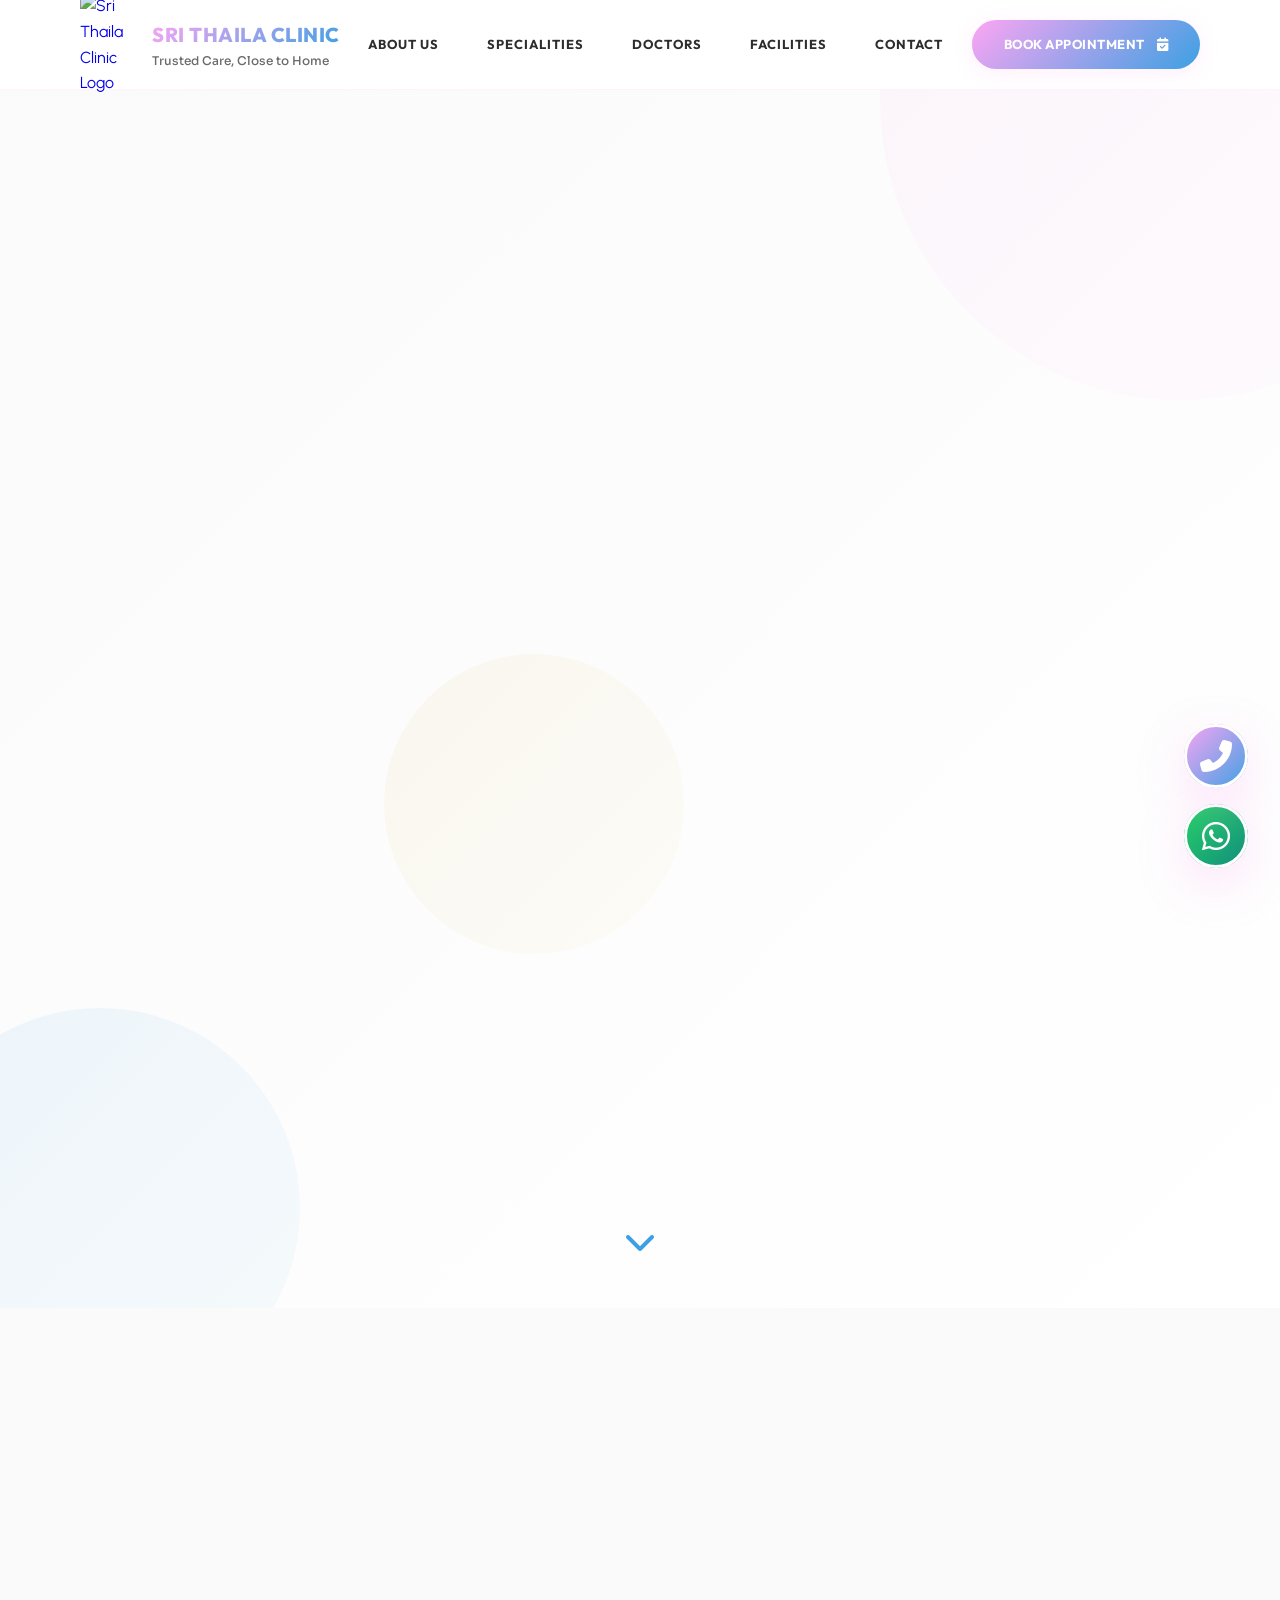
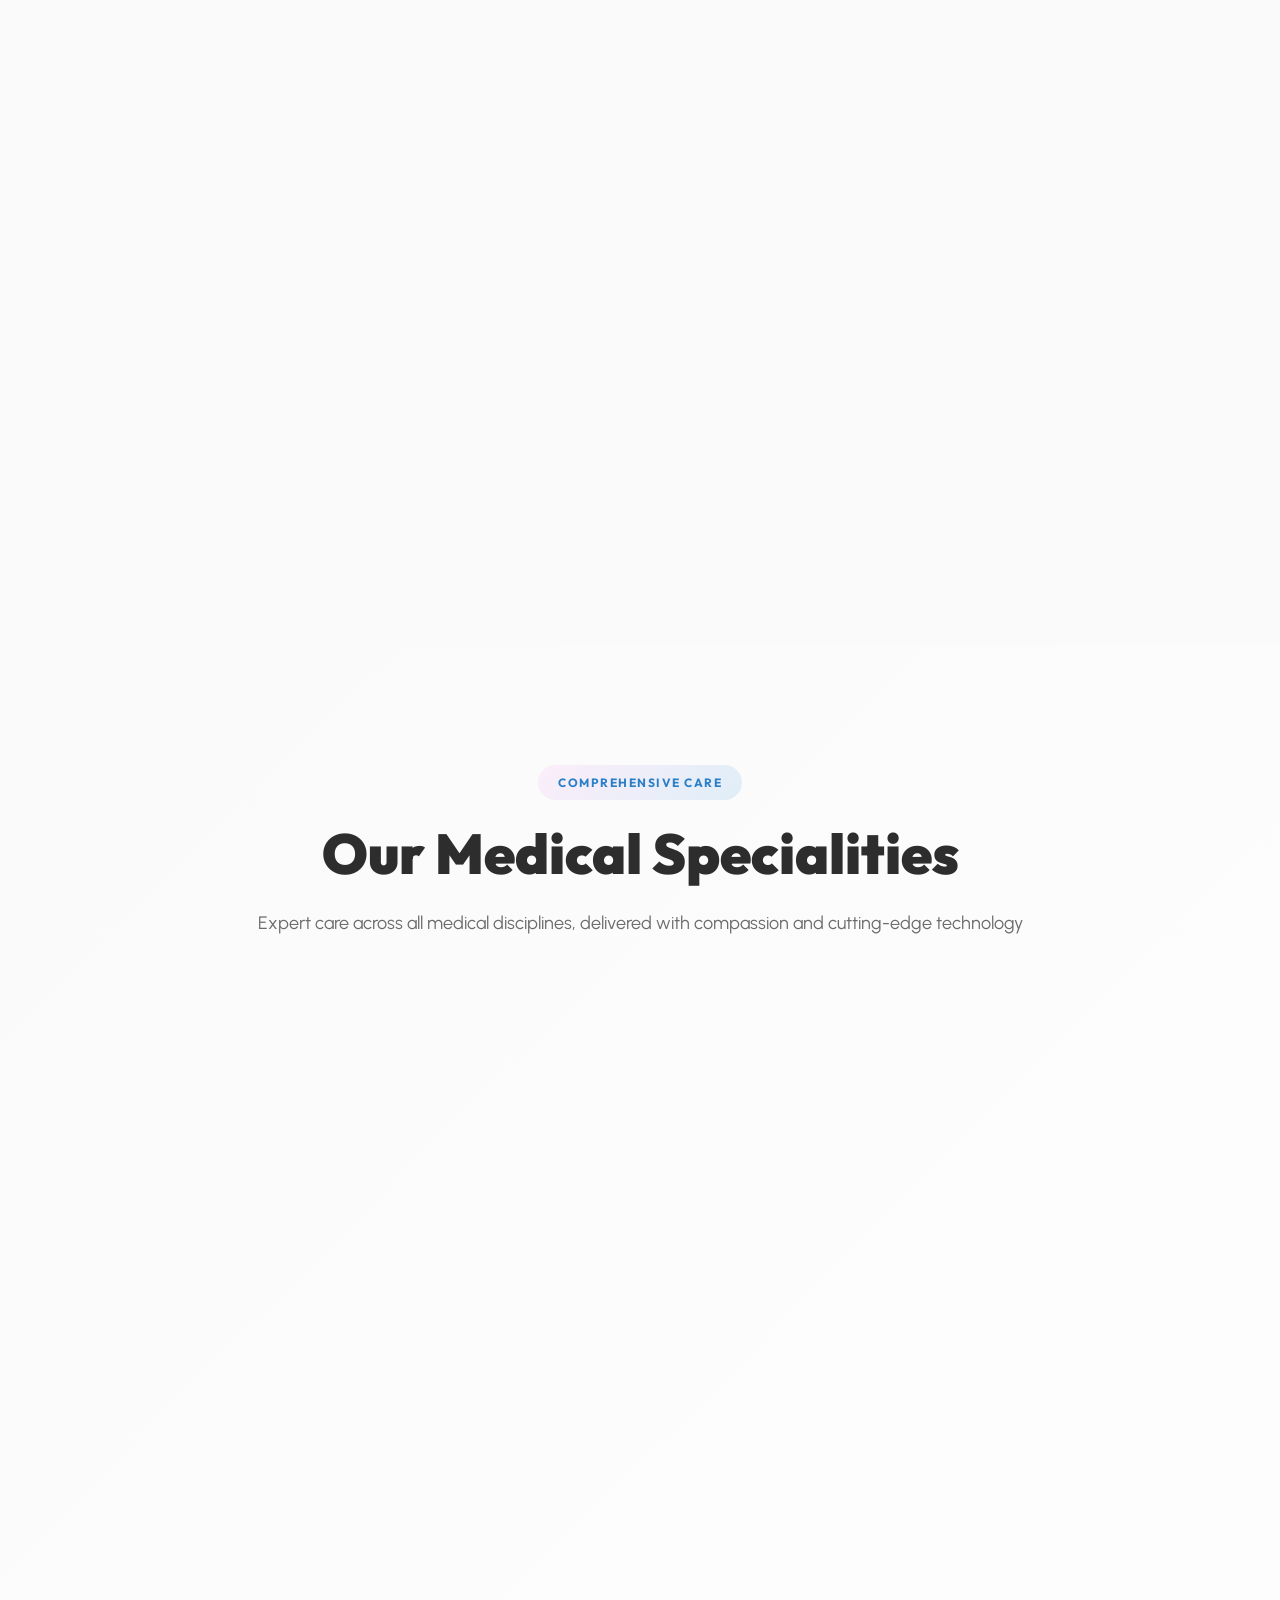
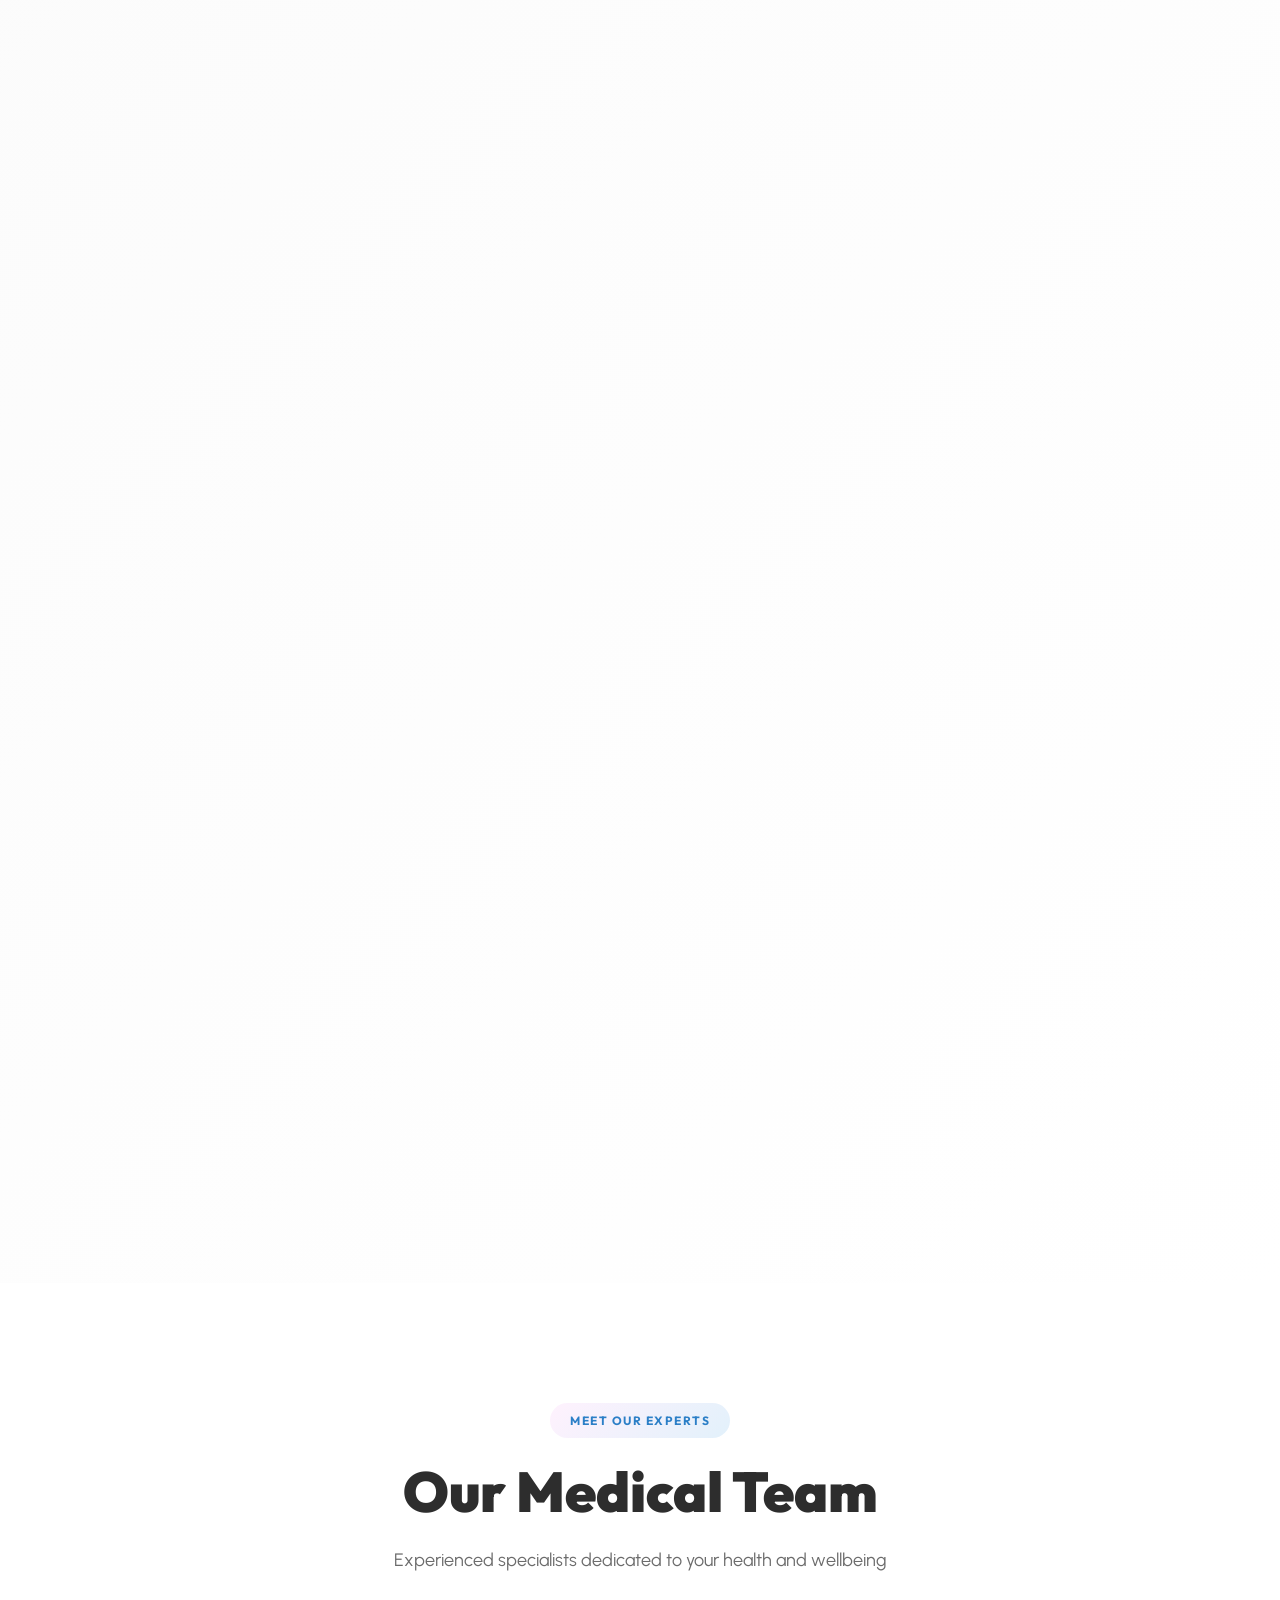
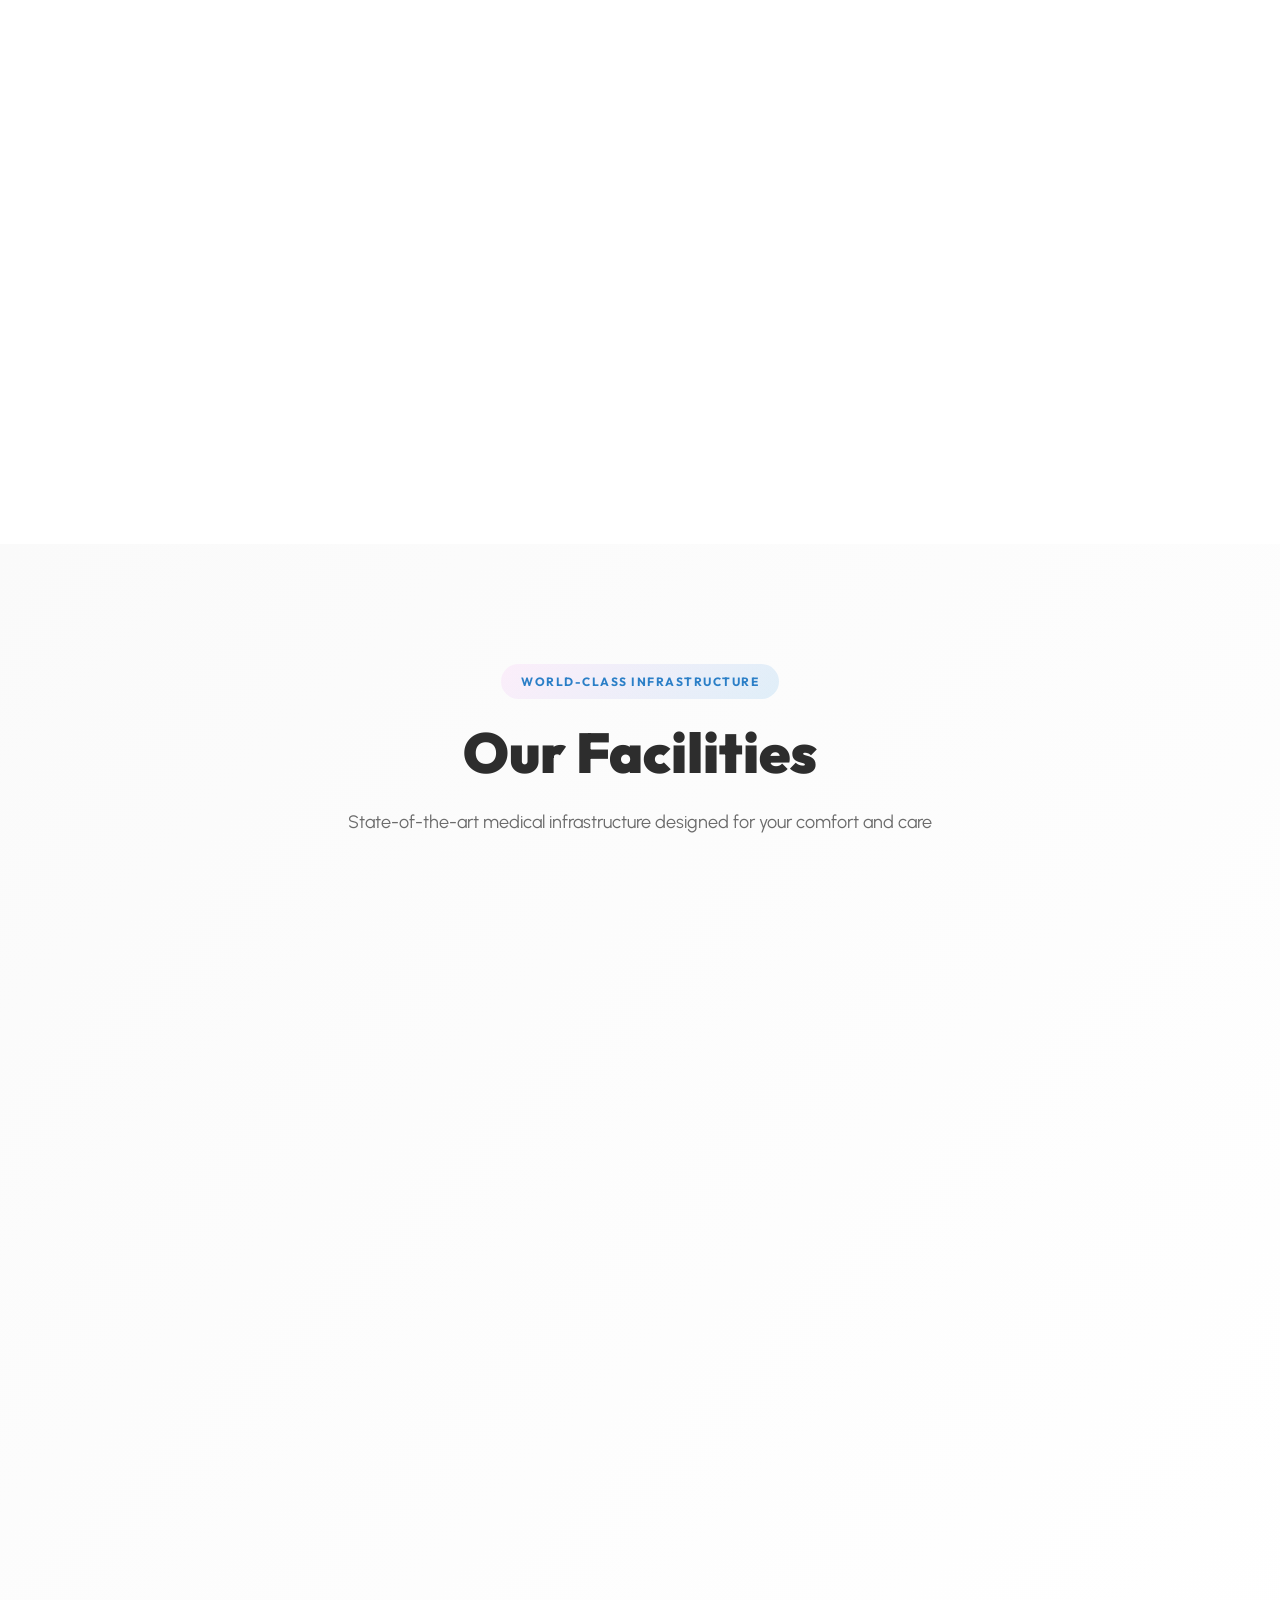
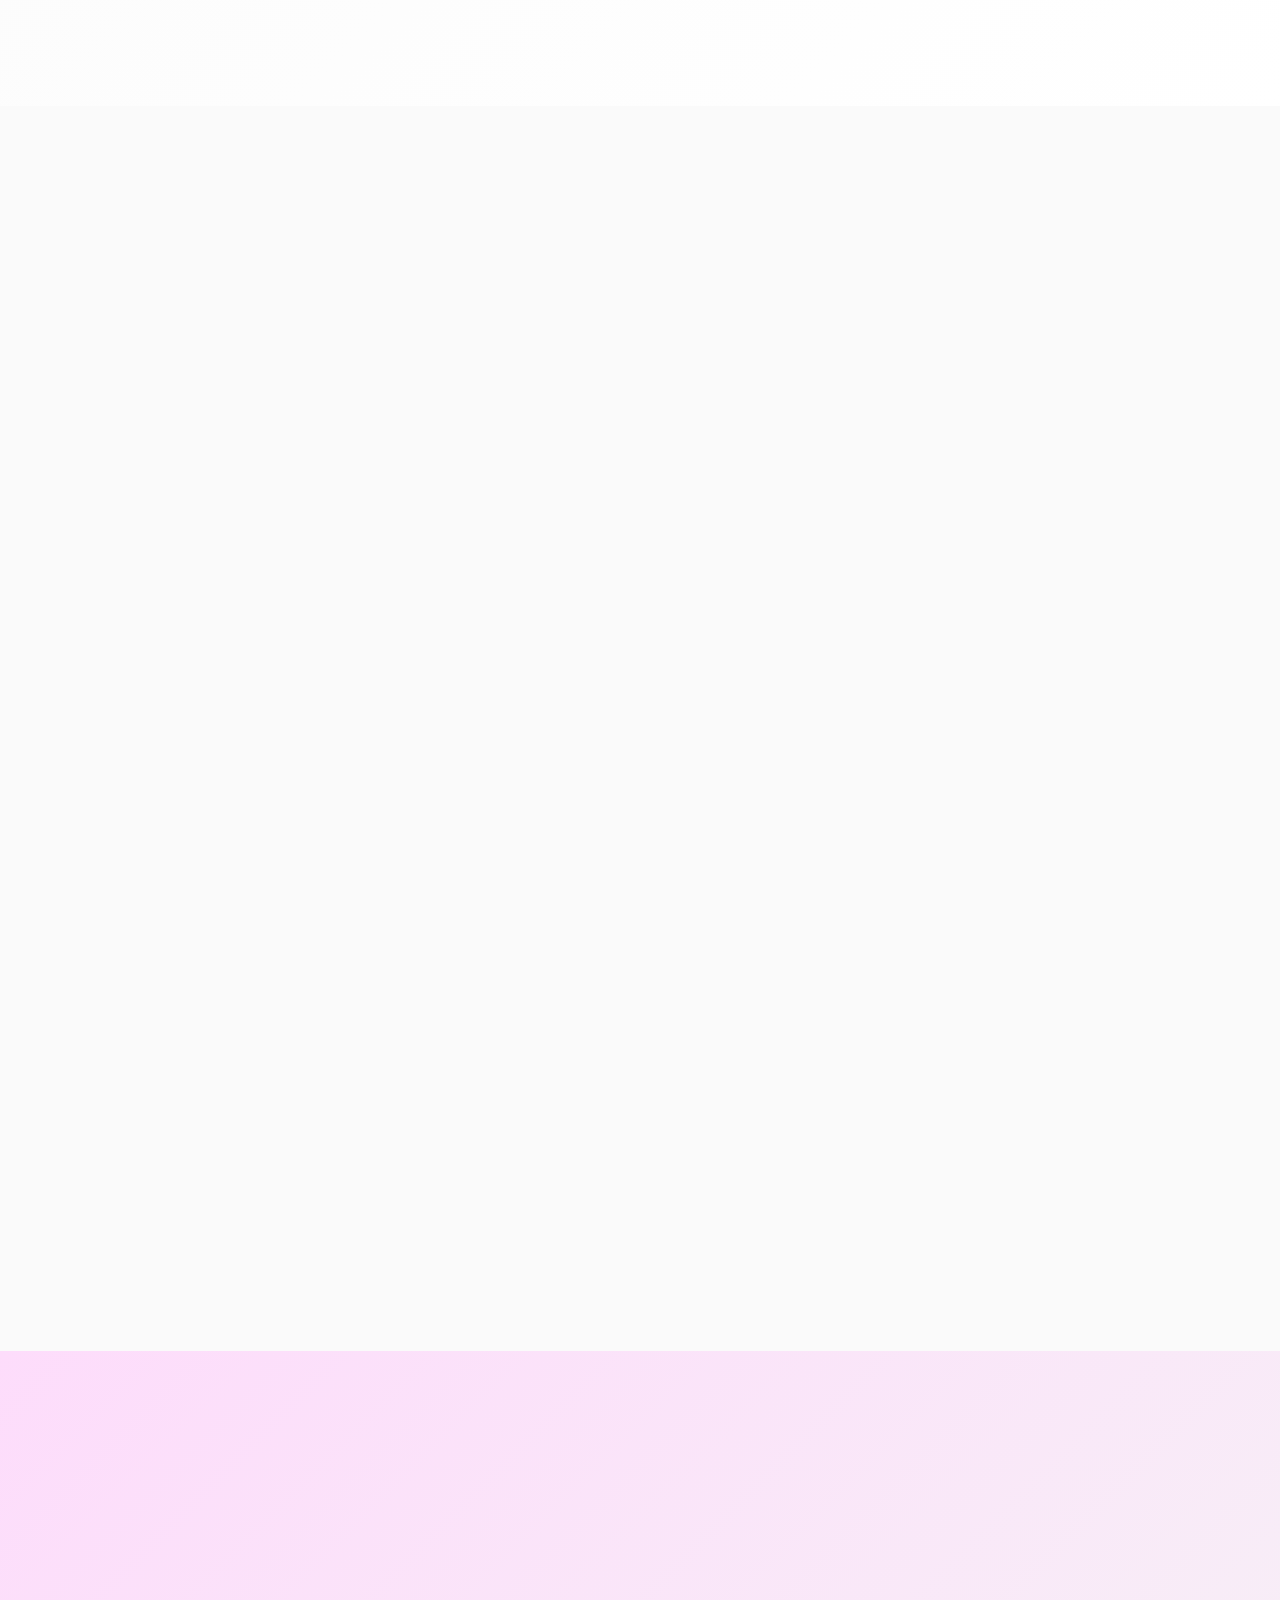
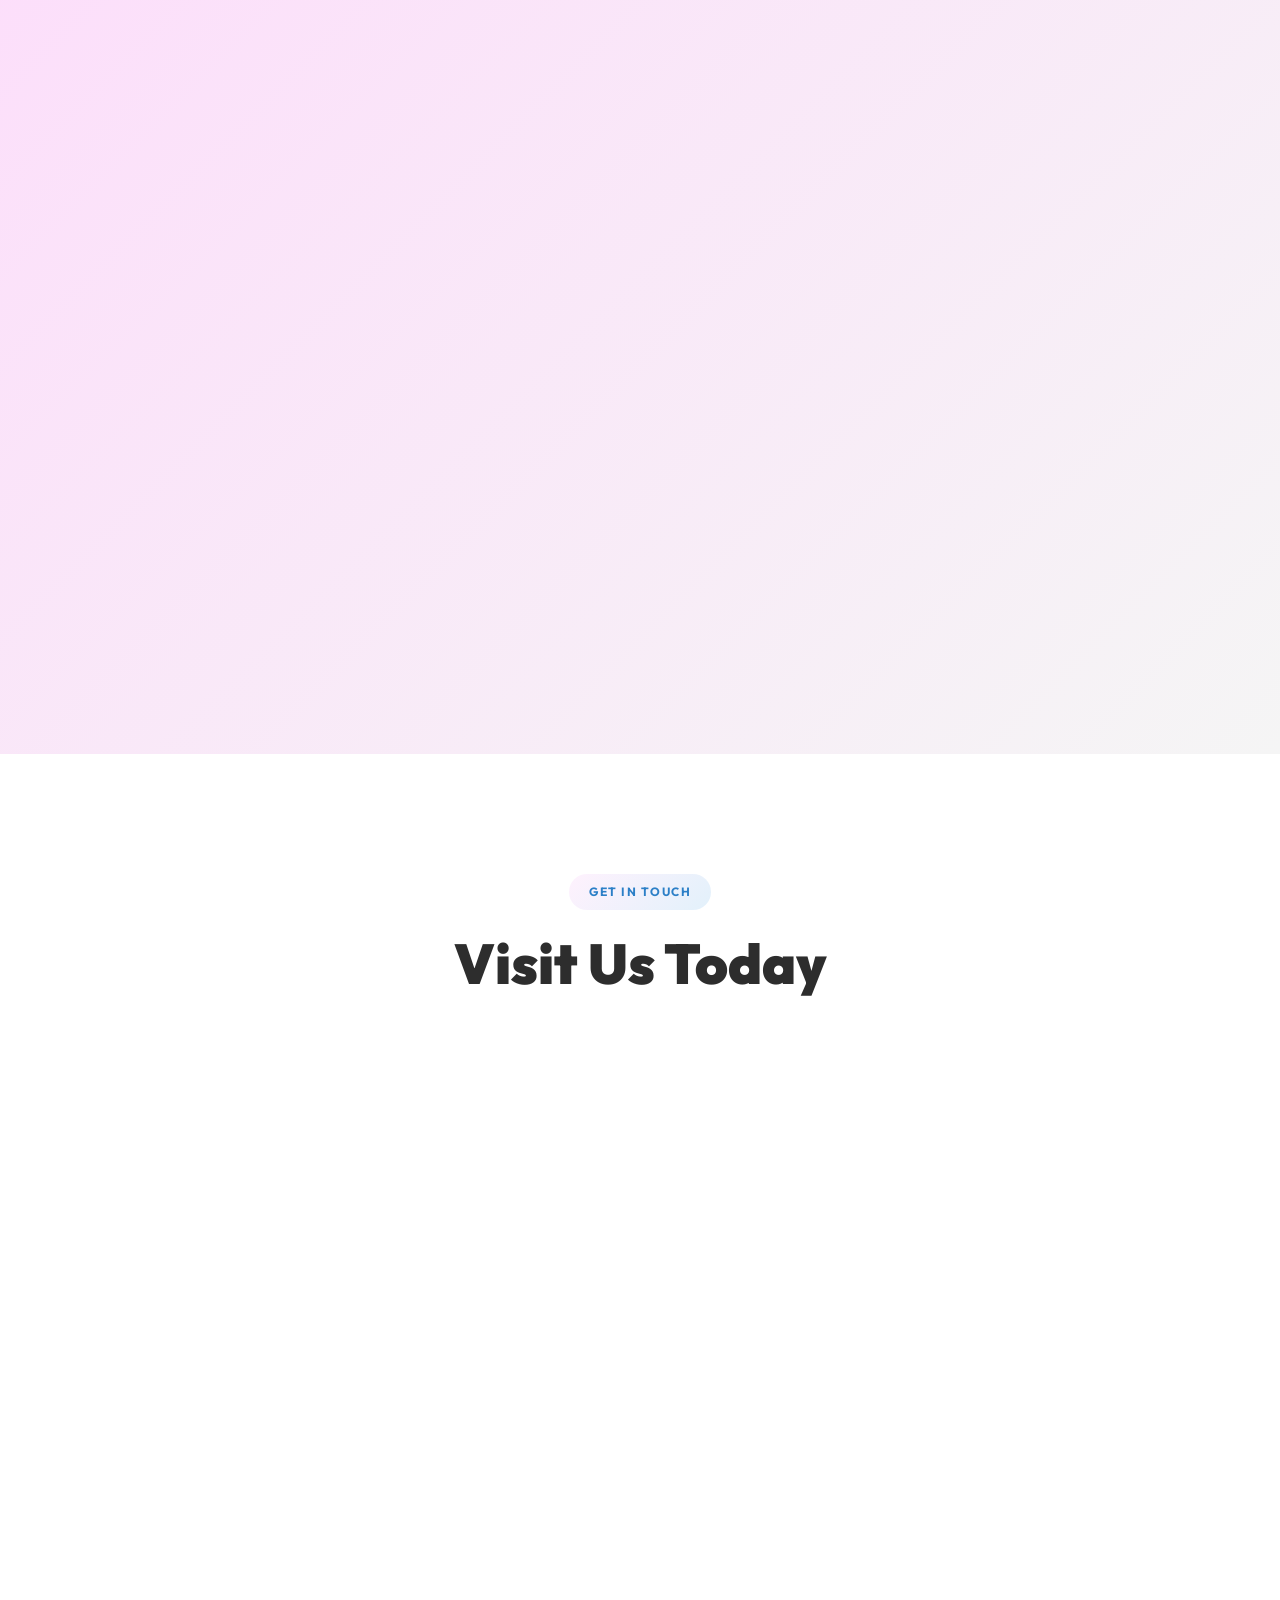
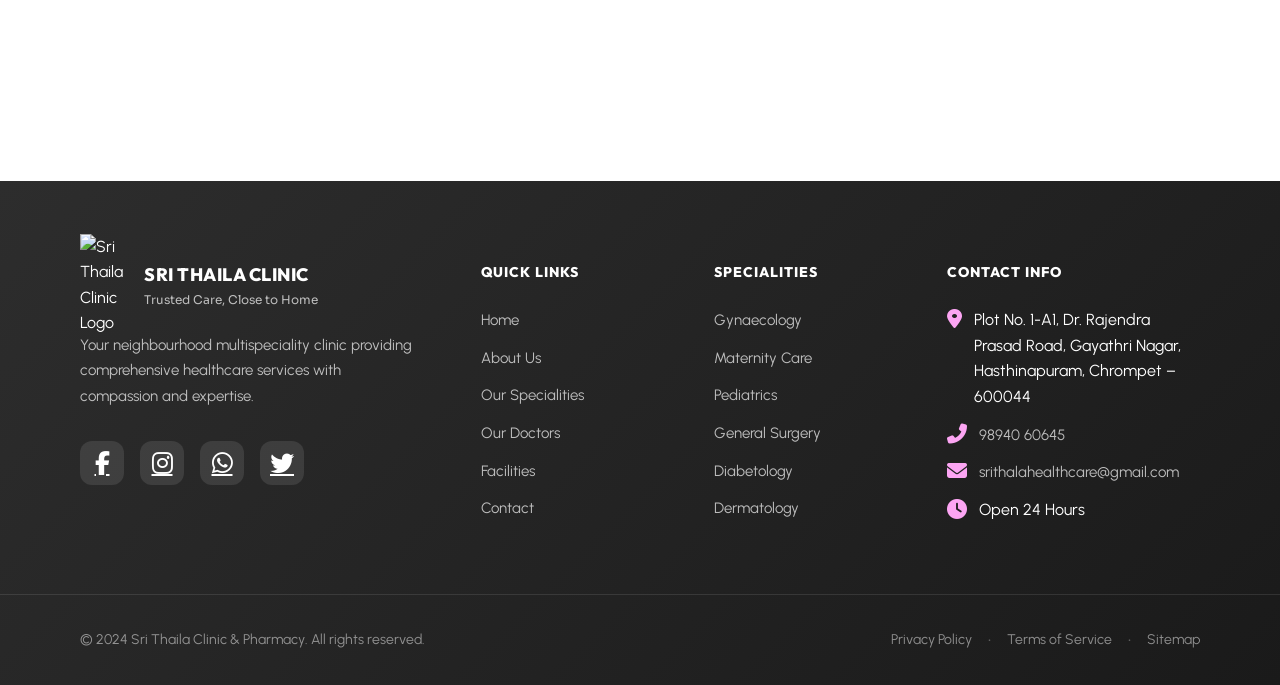
==== index.html @ 1c3a62e2 "add our services" ====
<!DOCTYPE html>
<html lang="en">
<head>
    <meta charset="UTF-8">
    <meta name="viewport" content="width=device-width, initial-scale=1.0">
    <title>Sri Thaila Clinic & Pharmacy - Trusted Care, Close to Home</title>
    
    <!-- Fonts -->
    <link rel="preconnect" href="https://fonts.googleapis.com">
    <link rel="preconnect" href="https://fonts.gstatic.com" crossorigin>
    <link href="https://fonts.googleapis.com/css2?family=Urbanist:wght@300;400;500;600;700;800;900&family=Poppins:wght@300;400;500;600;700;800&family=Sora:wght@300;400;500;600;700;800&family=Outfit:wght@300;400;500;600;700;800;900&display=swap" rel="stylesheet">
    
    <!-- Font Awesome for Professional Icons -->
    <link rel="stylesheet" href="https://cdnjs.cloudflare.com/ajax/libs/font-awesome/6.5.1/css/all.min.css">
    
    <!-- Lottie Player -->
    <script src="https://unpkg.com/@lottiefiles/lottie-player@latest/dist/lottie-player.js"></script>
    
    <link rel="stylesheet" href="styles.css">
</head>
<body>
    <!-- Animated Background Particles -->
    <div id="particles-container"></div>
    
    <!-- Floating Medical Elements -->
    <div class="floating-elements">
        <div class="float-element" style="top: 10%; left: 5%;">
            <i class="fas fa-heartbeat"></i>
        </div>
        <div class="float-element" style="top: 30%; right: 10%;">
            <i class="fas fa-user-nurse"></i>
        </div>
        <div class="float-element" style="top: 60%; left: 8%;">
            <i class="fas fa-hospital-user"></i>
        </div>
        <div class="float-element" style="bottom: 15%; right: 5%;">
            <i class="fas fa-ambulance"></i>
        </div>
    </div>

    <!-- Premium Header -->
    <header class="header" id="header">
        <div class="header-container">
            <a href="#home" style="text-decoration: none;">
                <div class="logo-container">
                    <div class="logo-circle">
                        <img src="assets/thaila logo.png" alt="Sri Thaila Clinic Logo" width="56">
                    </div>
                    <div class="logo-text">
                        <h1>SRI THAILA CLINIC</h1>
                        <p>Trusted Care, Close to Home</p>
                    </div>
                </div>
            </a>
            
            <nav class="nav" id="nav">
                <a href="#aboutus" class="nav-link">ABOUT US</a>
                <a href="#specialities" class="nav-link">SPECIALITIES</a>
                <a href="#doctors" class="nav-link">DOCTORS</a>
                <a href="#facilities" class="nav-link">FACILITIES</a>
                <a href="#contact" class="nav-link">CONTACT</a>
            </nav>
            
            <div class="header-actions">
                <a href="#appointment" class="btn-primary">
                    <span>BOOK APPOINTMENT</span>
                    <i class="fas fa-calendar-check"></i>
                </a>
            </div>
            
            <button class="hamburger" id="hamburger">
                <span></span>
                <span></span>
                <span></span>
            </button>
        </div>
    </header>

    <!-- Hero Section with 3D Elements -->
    <section class="hero" id="home">
        <div class="hero-bg-shapes">
            <div class="shape shape-1"></div>
            <div class="shape shape-2"></div>
            <div class="shape shape-3"></div>
        </div>
        
        <div class="hero-container">
            <div class="hero-content" data-scroll-animation>
                <div class="badge-24hr">
                    <i class="fas fa-clock"></i>
                    <span>OPEN 24 HOURS</span>
                </div>
                <h1 class="hero-main-title">
                    SRI THAILA CLINIC
                </h1>
                <h1 class="hero-title">
                    Your Neighbourhood<br>
                    <span class="gradient-text">Multispeciality Clinic</span>
                </h1>
                
                <p class="hero-subtitle">
                    Expert doctors, exclusive women's health services, 24-hour OPD, pharmacy, 
                    lab and scan facilities — all under one roof
                </p>
                
                <div class="hero-stats">
                    <div class="stat-item">
                        <h3>15+</h3>
                        <p>Specialities</p>
                    </div>
                    <div class="stat-divider"></div>
                    <div class="stat-item">
                        <h3>20+</h3>
                        <p>Expert Doctors</p>
                    </div>
                    <div class="stat-divider"></div>
                    <div class="stat-item">
                        <h3>10,000+</h3>
                        <p>Happy Patients</p>
                    </div>
                </div>
                
                <div class="hero-buttons">
                    <a href="#appointment" class="btn-hero-primary">
                        <span>SCHEDULE CONSULTATION</span>
                        <i class="fas fa-arrow-right"></i>
                    </a>
                    <a href="#specialities" class="btn-hero-secondary">
                        <span>EXPLORE SERVICES</span>
                        <i class="fas fa-arrow-circle-right"></i>
                    </a>
                </div>
                
                <div class="hero-badges">
                    <div class="badge-item">
                        <i class="fas fa-check-circle"></i>
                        <span>NABH Accredited</span>
                    </div>
                    <div class="badge-item">
                        <i class="fas fa-shield-alt"></i>
                        <span>ISO Certified</span>
                    </div>
                    <div class="badge-item">
                        <i class="fas fa-award"></i>
                        <span>Award Winning Care</span>
                    </div>
                </div>
            </div>
            
            <div class="hero-visual" data-scroll-animation>
                <div class="lottie-container">
                    <lottie-player 
                        src="assets/doctors.json"
                        background="transparent"
                        speed="1"
                        style="width: 100%; height: 100%;"
                        loop
                        autoplay>
                    </lottie-player>
                </div>
                
                <div class="floating-cards">
                    <div class="info-card card-1">
                        <i class="fas fa-hospital"></i>
                        <div>
                            <h4>Complete Care</h4>
                            <p>All services available</p>
                        </div>
                    </div>
                    <div class="info-card card-2">
                        <i class="fas fa-user-md"></i>
                        <div>
                            <h4>Expert Team</h4>
                            <p>Experienced specialists</p>
                        </div>
                    </div>
                    <div class="info-card card-3">
                        <i class="fas fa-ambulance"></i>
                        <div>
                            <h4>24/7 Available</h4>
                            <p>Round-the-clock care</p>
                        </div>
                    </div>
                </div>
            </div>
        </div>
        
        <div class="scroll-indicator">
            <i class="fas fa-chevron-down"></i>
        </div>
    </section>

    <!-- Vision & Mission Section -->
    <section class="aboutus" id="aboutus" data-scroll-animation>
        <div class="section-header center">
            <h1 class="section-title">ABOUT US</h1>
            <p class="aboutus-para">
                Our clinic was founded in 2020 by Gynecologist Dr. S. Shwetha with a clear mission—to offer specialised, high-quality healthcare in a setting that is simple, affordable, and patient-friendly.
            </p> 
            <p class="aboutus-para">
                We began with our first centre in Nanganallur and have now expanded to our second branch at Hasthinapuram, Chrompet, serving the community with dedication and trust.
            </p>
            <p class="aboutus-para">
                Over the years, the clinic has grown into a multispeciality centre bringing together experienced doctors, advanced diagnostics, and 24/7 clinical support. Guided by a commitment to ethical practice, transparent care, and accessible specialist services, we continue to grow as a trusted healthcare destination for the community.
            </p>
            <p class="aboutus-para">
                We are a multispeciality clinic dedicated to bridging the gap between patients and speciality doctors. With a team of trusted specialists, we make quality healthcare simple, affordable, and easily accessible for every family.
            </p>
        </div>
    </section>
    <section class="ourservices" id="ourservices" data-scroll-animation>
        <div class="whychooseuscont">
            <h1 class="section-header center">
                Why Choose Us?
            </h1>
            <p class="whychooseus-para">
                Skip the long waits and complexity of large hospital systems—experience fast specialist access, same-day reports, and clear, straightforward care.
            </p>
        </div>
        <div class="rightbox">
            <div>
                <h3 class="keyservices-heading">Key Services</h3>
                <ul class="mission-list" id="key-services-list">
                    <li>
                        <i class="fas fa-check-circle"></i>
                        <p>Your one-stop clinic for expert consultations</p>
                    </li>
                    <li>
                        <i class="fas fa-check-circle"></i>
                        <p>Lab testing, ECG, ultrasound, and round-the-clock OP & IP services</p>
                    </li>
                    <li>
                        <i class="fas fa-check-circle"></i>
                        <p>Convenient, reliable, and accessible</p>
                    </li>
                </ul>
            </div>
            <div>
                <h3 class="womencare-heading">Specialised women health care </h3>
                <p class="womencarepara">
                    Women’s Health Made Priority — Gynaecologist Dr. Shwetha providing expert, personalised care.
                </p>
            </div>
        </div>
    </section>
    <section class="vision-mission" data-scroll-animation>
        <div class="container">
            <div class="section-header center">
                <span class="section-label">OUR COMMITMENT</span>
                <h2 class="section-title">Guided by Purpose, Driven by Care</h2>
            </div>
            
            <div class="vm-grid">
                <div class="vm-card vision-card">
                    <div class="vm-icon">
                        <i class="fas fa-eye"></i>
                    </div>
                    <h3>OUR VISION</h3>
                    <p class="vm-main">
                        We envision a world where healthcare is more than just a service — it’s a caring experience. Accessible, affordable, and delivered with genuine compassion, ensuring every patient, every family, every day receives the attention and care they truly deserve.
                    </p>
                    <div class="vm-tagline">
                        <i class="fas fa-star"></i>
                        <p>Accessible. Affordable. Compassionate Care — Every Day.</p>
                    </div>
                </div>
                
                <div class="vm-card mission-card">
                    <div class="vm-icon">
                        <i class="fas fa-bullseye"></i>
                    </div>
                    <h3>OUR MISSION</h3>
                    <ul class="mission-list">
                        <li>
                            <i class="fas fa-check-circle"></i>
                            <p>Bring trusted specialists from every field under one roof</p>
                        </li>
                        <li>
                            <i class="fas fa-check-circle"></i>
                            <p>Offer advanced services at fair costs, with free care for those in need</p>
                        </li>
                        <li>
                            <i class="fas fa-check-circle"></i>
                            <p>Ensure every patient is cared for with empathy and respect</p>
                        </li>
                        <li>
                            <i class="fas fa-check-circle"></i>
                            <p>Bridge the gap between expert care and community reach</p>
                        </li>
                        <li>
                            <i class="fas fa-check-circle"></i>
                            <p>Empower patients with knowledge for confident health decisions</p>
                        </li>
                    </ul>
                </div>
            </div>
        </div>
    </section>

    <!-- Specialities Section -->
    <section class="specialities" id="specialities">
        <div class="container">
            <div class="section-header center">
                <span class="section-label">COMPREHENSIVE CARE</span>
                <h2 class="section-title">Our Medical Specialities</h2>
                <p class="section-description">Expert care across all medical disciplines, delivered with compassion and cutting-edge technology</p>
            </div>
            
            <div class="specialities-grid">
                <div class="specialty-card" data-scroll-animation>
                    <div class="specialty-icon">
                        <i class="fas fa-baby-carriage"></i>
                    </div>
                    <h3>Maternity & Obstetric Care</h3>
                    <p>Complete pregnancy care from conception to postpartum</p>
                    <div class="card-hover-line"></div>
                </div>
                
                <div class="specialty-card" data-scroll-animation>
                    <div class="specialty-icon">
                        <i class="fas fa-heart"></i>
                    </div>
                    <h3>Fertility & Reproductive Medicine</h3>
                    <p>Advanced fertility treatments and reproductive health services</p>
                    <div class="card-hover-line"></div>
                </div>
                
                <div class="specialty-card" data-scroll-animation>
                    <div class="specialty-icon">
                        <i class="fas fa-user-nurse"></i>
                    </div>
                    <h3>Gynaecology & Women's Health</h3>
                    <p>Comprehensive women's health and wellness services</p>
                    <div class="card-hover-line"></div>
                </div>
                
                <div class="specialty-card" data-scroll-animation>
                    <div class="specialty-icon">
                        <i class="fas fa-venus"></i>
                    </div>
                    <h3>Cosmetic Gynaecology</h3>
                    <p>Advanced aesthetic and reconstructive procedures</p>
                    <div class="card-hover-line"></div>
                </div>
                
                <div class="specialty-card" data-scroll-animation>
                    <div class="specialty-icon">
                        <i class="fas fa-procedures"></i>
                    </div>
                    <h3>General Surgery</h3>
                    <p>Expert surgical care with minimally invasive techniques</p>
                    <div class="card-hover-line"></div>
                </div>
                
                <div class="specialty-card" data-scroll-animation>
                    <div class="specialty-icon">
                        <i class="fas fa-stethoscope"></i>
                    </div>
                    <h3>General Medicine</h3>
                    <p>Comprehensive primary and preventive healthcare</p>
                    <div class="card-hover-line"></div>
                </div>
                
                <div class="specialty-card" data-scroll-animation>
                    <div class="specialty-icon">
                        <i class="fas fa-syringe"></i>
                    </div>
                    <h3>Diabetology Clinic</h3>
                    <p>Specialized diabetes management and prevention</p>
                    <div class="card-hover-line"></div>
                </div>
                
                <div class="specialty-card" data-scroll-animation>
                    <div class="specialty-icon">
                        <i class="fas fa-walking"></i>
                    </div>
                    <h3>Geriatric (Senior Care)</h3>
                    <p>Dedicated care for our senior community members</p>
                    <div class="card-hover-line"></div>
                </div>
                
                <div class="specialty-card" data-scroll-animation>
                    <div class="specialty-icon">
                        <!-- <i class="fas fa-stomach"></i> -->
                         <i class="fa-solid fa-fire-flame-simple"></i>
                    </div>
                    <h3>Surgical Gastroenterology</h3>
                    <p>Advanced digestive system surgical care</p>
                    <div class="card-hover-line"></div>
                </div>
                
                <div class="specialty-card" data-scroll-animation>
                    <div class="specialty-icon">
                        <i class="fas fa-hand-sparkles"></i>
                    </div>
                    <h3>Dermatology & Skin Care</h3>
                    <p>Complete skin, hair, and cosmetic treatments</p>
                    <div class="card-hover-line"></div>
                </div>
                
                <div class="specialty-card" data-scroll-animation>
                    <div class="specialty-icon">
                        <i class="fas fa-child"></i>
                    </div>
                    <h3>Pediatrics & Child Health</h3>
                    <p>Expert care for infants, children, and adolescents</p>
                    <div class="card-hover-line"></div>
                </div>
                
                <div class="specialty-card" data-scroll-animation>
                    <div class="specialty-icon">
                        <i class="fas fa-apple-alt"></i>
                    </div>
                    <h3>Nutrition & Diet Consultation</h3>
                    <p>Personalized nutrition plans and dietary guidance</p>
                    <div class="card-hover-line"></div>
                </div>
                
                <div class="specialty-card" data-scroll-animation>
                    <div class="specialty-icon">
                        <i class="fas fa-bone"></i>
                    </div>
                    <h3>Orthopedics & Bone Health</h3>
                    <p>Comprehensive musculoskeletal care and treatment</p>
                    <div class="card-hover-line"></div>
                </div>
                
                <div class="specialty-card" data-scroll-animation>
                    <div class="specialty-icon">
                        <i class="fas fa-x-ray"></i>
                    </div>
                    <h3>Radiology & Imaging Services</h3>
                    <p>State-of-the-art diagnostic imaging facilities</p>
                    <div class="card-hover-line"></div>
                </div>
            </div>
        </div>
    </section>

    <!-- Doctors Section -->
    <section class="doctors" id="doctors">
        <div class="container">
            <div class="section-header center">
                <span class="section-label">MEET OUR EXPERTS</span>
                <h2 class="section-title">Our Medical Team</h2>
                <p class="section-description">Experienced specialists dedicated to your health and wellbeing</p>
            </div>
            
            <div class="doctors-grid">
                <div class="doctor-card" data-scroll-animation>
                    <div class="doctor-image">
                        <img src="https://images.unsplash.com/photo-1559839734-2b71ea197ec2?w=400&h=500&fit=crop" alt="Dr. Priya Sharma">
                        <div class="doctor-overlay">
                            <div class="doctor-specialties">
                                <span>Gynaecology</span>
                                <span>Obstetrics</span>
                            </div>
                        </div>
                    </div>
                    <div class="doctor-info">
                        <h3>Dr. Priya Sharma</h3>
                        <p class="doctor-position">Senior Consultant</p>
                        <p class="doctor-expertise">MBBS, MD (OB-GYN), FRCOG</p>
                        <div class="doctor-stats">
                            <div class="stat">
                                <i class="fas fa-calendar-alt"></i>
                                <span>15+ Years</span>
                            </div>
                            <div class="stat">
                                <i class="fas fa-users"></i>
                                <span>5000+ Patients</span>
                            </div>
                        </div>
                    </div>
                </div>
                
                <div class="doctor-card" data-scroll-animation>
                    <div class="doctor-image">
                        <img src="https://images.unsplash.com/photo-1612349317150-e413f6a5b16d?w=400&h=500&fit=crop" alt="Dr. Rajesh Kumar">
                        <div class="doctor-overlay">
                            <div class="doctor-specialties">
                                <span>General Surgery</span>
                                <span>Laparoscopy</span>
                            </div>
                        </div>
                    </div>
                    <div class="doctor-info">
                        <h3>Dr. Rajesh Kumar</h3>
                        <p class="doctor-position">Lead Surgeon</p>
                        <p class="doctor-expertise">MBBS, MS (General Surgery)</p>
                        <div class="doctor-stats">
                            <div class="stat">
                                <i class="fas fa-calendar-alt"></i>
                                <span>12+ Years</span>
                            </div>
                            <div class="stat">
                                <i class="fas fa-users"></i>
                                <span>3000+ Surgeries</span>
                            </div>
                        </div>
                    </div>
                </div>
                
                <div class="doctor-card" data-scroll-animation>
                    <div class="doctor-image">
                        <img src="https://images.unsplash.com/photo-1594824476967-48c8b964273f?w=400&h=500&fit=crop" alt="Dr. Meera Reddy">
                        <div class="doctor-overlay">
                            <div class="doctor-specialties">
                                <span>Pediatrics</span>
                                <span>Neonatology</span>
                            </div>
                        </div>
                    </div>
                    <div class="doctor-info">
                        <h3>Dr. Meera Reddy</h3>
                        <p class="doctor-position">Pediatric Specialist</p>
                        <p class="doctor-expertise">MBBS, MD (Pediatrics), FIAP</p>
                        <div class="doctor-stats">
                            <div class="stat">
                                <i class="fas fa-calendar-alt"></i>
                                <span>10+ Years</span>
                            </div>
                            <div class="stat">
                                <i class="fas fa-users"></i>
                                <span>8000+ Children</span>
                            </div>
                        </div>
                    </div>
                </div>
                
                <div class="doctor-card" data-scroll-animation>
                    <div class="doctor-image">
                        <img src="https://images.unsplash.com/photo-1622253692010-333f2da6031d?w=400&h=500&fit=crop" alt="Dr. Arun Krishnan">
                        <div class="doctor-overlay">
                            <div class="doctor-specialties">
                                <span>Diabetology</span>
                                <span>Endocrinology</span>
                            </div>
                        </div>
                    </div>
                    <div class="doctor-info">
                        <h3>Dr. Arun Krishnan</h3>
                        <p class="doctor-position">Diabetologist</p>
                        <p class="doctor-expertise">MBBS, MD (Medicine), DM (Endo)</p>
                        <div class="doctor-stats">
                            <div class="stat">
                                <i class="fas fa-calendar-alt"></i>
                                <span>14+ Years</span>
                            </div>
                            <div class="stat">
                                <i class="fas fa-users"></i>
                                <span>6000+ Patients</span>
                            </div>
                        </div>
                    </div>
                </div>
                
                <div class="doctor-card" data-scroll-animation>
                    <div class="doctor-image">
                        <img src="https://images.unsplash.com/photo-1651008376811-b90baee60c1f?w=400&h=500&fit=crop" alt="Dr. Lakshmi Devi">
                        <div class="doctor-overlay">
                            <div class="doctor-specialties">
                                <span>Dermatology</span>
                                <span>Cosmetology</span>
                            </div>
                        </div>
                    </div>
                    <div class="doctor-info">
                        <h3>Dr. Lakshmi Devi</h3>
                        <p class="doctor-position">Dermatologist</p>
                        <p class="doctor-expertise">MBBS, MD (Dermatology), DDV</p>
                        <div class="doctor-stats">
                            <div class="stat">
                                <i class="fas fa-calendar-alt"></i>
                                <span>8+ Years</span>
                            </div>
                            <div class="stat">
                                <i class="fas fa-users"></i>
                                <span>4000+ Treatments</span>
                            </div>
                        </div>
                    </div>
                </div>
                
                <div class="doctor-card" data-scroll-animation>
                    <div class="doctor-image">
                        <img src="https://images.unsplash.com/photo-1537368910025-700350fe46c7?w=400&h=500&fit=crop" alt="Dr. Venkat Ramanan">
                        <div class="doctor-overlay">
                            <div class="doctor-specialties">
                                <span>Orthopedics</span>
                                <span>Sports Medicine</span>
                            </div>
                        </div>
                    </div>
                    <div class="doctor-info">
                        <h3>Dr. Venkat Ramanan</h3>
                        <p class="doctor-position">Orthopedic Surgeon</p>
                        <p class="doctor-expertise">MBBS, MS (Ortho), FRCS</p>
                        <div class="doctor-stats">
                            <div class="stat">
                                <i class="fas fa-calendar-alt"></i>
                                <span>11+ Years</span>
                            </div>
                            <div class="stat">
                                <i class="fas fa-users"></i>
                                <span>2500+ Surgeries</span>
                            </div>
                        </div>
                    </div>
                </div>
            </div>
        </div>
    </section>

    <!-- Facilities Section -->
    <section class="facilities" id="facilities">
        <div class="container">
            <div class="section-header center">
                <span class="section-label">WORLD-CLASS INFRASTRUCTURE</span>
                <h2 class="section-title">Our Facilities</h2>
                <p class="section-description">State-of-the-art medical infrastructure designed for your comfort and care</p>
            </div>
            
            <div class="facilities-grid">
                <div class="facility-card" data-scroll-animation>
                    <div class="facility-icon">
                        <i class="fas fa-clinic-medical"></i>
                    </div>
                    <h3>24-Hour OPD</h3>
                    <p>Round-the-clock outpatient services for all your medical needs</p>
                </div>
                
                <div class="facility-card" data-scroll-animation>
                    <div class="facility-icon">
                        <i class="fas fa-pills"></i>
                    </div>
                    <h3>In-House Pharmacy</h3>
                    <p>Complete pharmacy with all medicines available 24/7</p>
                </div>
                
                <div class="facility-card" data-scroll-animation>
                    <div class="facility-icon">
                        <i class="fas fa-vials"></i>
                    </div>
                    <h3>Diagnostic Lab</h3>
                    <p>Advanced laboratory with rapid and accurate test results</p>
                </div>
                
                <div class="facility-card" data-scroll-animation>
                    <div class="facility-icon">
                        <i class="fas fa-x-ray"></i>
                    </div>
                    <h3>Imaging & Scan</h3>
                    <p>Latest scanning technology including ultrasound and X-ray</p>
                </div>
                
                <div class="facility-card" data-scroll-animation>
                    <div class="facility-icon">
                        <i class="fas fa-hospital"></i>
                    </div>
                    <h3>Operation Theater</h3>
                    <p>Fully equipped OT with modern surgical instruments</p>
                </div>
                
                <div class="facility-card" data-scroll-animation>
                    <div class="facility-icon">
                        <i class="fas fa-notes-medical"></i>
                    </div>
                    <h3>Consultation Rooms</h3>
                    <p>Private, comfortable consultation spaces with specialists</p>
                </div>
            </div>
        </div>
    </section>

    <!-- Consultation Hours -->
    <section class="consultation-hours" data-scroll-animation>
        <div class="container">
            <div class="section-header center">
                <span class="section-label">DOCTOR AVAILABILITY</span>
                <h2 class="section-title">Consultation Hours</h2>
            </div>
            
            <div class="hours-grid">
                <div class="hour-card">
                    <div class="hour-icon">
                        <i class="fas fa-user-nurse"></i>
                    </div>
                    <h3>Gynaecologist</h3>
                    <p class="time">9:00 AM – 5:00 PM</p>
                    <p class="days">Monday to Saturday</p>
                </div>
                
                <div class="hour-card">
                    <div class="hour-icon">
                        <i class="fas fa-hand-sparkles"></i>
                    </div>
                    <h3>Dermatology</h3>
                    <p class="time">9:00 AM – 11:00 AM</p>
                    <p class="days">Sunday</p>
                </div>
                
                <div class="hour-card">
                    <div class="hour-icon">
                        <i class="fas fa-stethoscope"></i>
                    </div>
                    <h3>General Medicine & Diabetology</h3>
                    <p class="time">4:00 PM – 8:00 PM</p>
                    <p class="days">Thursday</p>
                </div>
                
                <div class="hour-card">
                    <div class="hour-icon">
                        <i class="fas fa-procedures"></i>
                    </div>
                    <h3>General Surgery</h3>
                    <p class="time">4:00 PM – 6:00 PM</p>
                    <p class="days">Monday, Wednesday, Friday</p>
                </div>
                
                <div class="hour-card">
                    <div class="hour-icon">
                        <i class="fa-solid fa-house-medical"></i>
                    </div>
                    <h3>Surgical Gastroenterology</h3>
                    <p class="time">4:00 PM – 6:00 PM</p>
                    <p class="days">Tuesday, Thursday, Saturday</p>
                </div>
                
                <div class="hour-card">
                    <div class="hour-icon">
                        <i class="fas fa-bone"></i>
                    </div>
                    <h3>Orthopedics</h3>
                    <p class="time">6:00 PM – 7:00 PM</p>
                    <p class="days">Tuesday, Saturday</p>
                </div>
                
                <div class="hour-card">
                    <div class="hour-icon">
                        <i class="fas fa-child"></i>
                    </div>
                    <h3>Pediatrics</h3>
                    <p class="time">7:00 PM – 9:00 PM</p>
                    <p class="days">Wednesday, Friday</p>
                </div>
            </div>
        </div>
    </section>

    <!-- Appointment Section -->
    <section class="appointment" id="appointment">
        <div class="container">
            <div class="appointment-wrapper">
                <div class="appointment-content" data-scroll-animation>
                    <span class="section-label">BOOK YOUR VISIT</span>
                    <h2 class="section-title">Schedule an Appointment</h2>
                    <p>Take the first step towards better health. Our team is ready to provide you with expert care.</p>
                    
                    <div class="appointment-features">
                        <div class="feature-item">
                            <i class="fas fa-check-circle"></i>
                            <span>Quick 15-minute response</span>
                        </div>
                        <div class="feature-item">
                            <i class="fas fa-check-circle"></i>
                            <span>Flexible scheduling options</span>
                        </div>
                        <div class="feature-item">
                            <i class="fas fa-check-circle"></i>
                            <span>Confirmation via SMS & WhatsApp</span>
                        </div>
                    </div>
                    
                    <div class="contact-methods">
                        <a href="tel:9894060645" class="contact-method">
                            <i class="fas fa-phone-alt"></i>
                            <div>
                                <h4>Call Us</h4>
                                <p>98940 60645</p>
                            </div>
                        </a>
                        <a href="https://wa.me/917176660645" class="contact-method" target="_blank">
                            <i class="fab fa-whatsapp"></i>
                            <div>
                                <h4>WhatsApp</h4>
                                <p>91766 60645</p>
                            </div>
                        </a>
                    </div>
                </div>
                
                <div class="appointment-form-container" data-scroll-animation>
                    <form class="appointment-form" id="appointmentForm">
                        <div class="form-group">
                            <label>Full Name *</label>
                            <div class="input-wrapper">
                                <i class="fas fa-user"></i>
                                <input type="text" name="name" placeholder="Enter your full name" required>
                            </div>
                        </div>
                        
                        <div class="form-row">
                            <div class="form-group">
                                <label>Phone Number *</label>
                                <div class="input-wrapper">
                                    <i class="fas fa-phone"></i>
                                    <input type="tel" name="phone" placeholder="10-digit mobile number" required pattern="[0-9]{10}">
                                </div>
                            </div>
                            
                            <div class="form-group">
                                <label>Email</label>
                                <div class="input-wrapper">
                                    <i class="fas fa-envelope"></i>
                                    <input type="email" name="email" placeholder="your.email@example.com">
                                </div>
                            </div>
                        </div>
                        
                        <div class="form-row">
                            <div class="form-group">
                                <label>Preferred Date *</label>
                                <div class="input-wrapper">
                                    <i class="fas fa-calendar-alt"></i>
                                    <input type="date" name="date" required>
                                </div>
                            </div>
                            
                            <div class="form-group">
                                <label>Preferred Time *</label>
                                <div class="input-wrapper">
                                    <i class="fas fa-clock"></i>
                                    <select name="time" required>
                                        <option value="">Select time</option>
                                        <option value="morning">Morning (9 AM - 12 PM)</option>
                                        <option value="afternoon">Afternoon (12 PM - 4 PM)</option>
                                        <option value="evening">Evening (4 PM - 8 PM)</option>
                                    </select>
                                </div>
                            </div>
                        </div>
                        
                        <div class="form-group">
                            <label>Department *</label>
                            <div class="input-wrapper">
                                <i class="fas fa-hospital-user"></i>
                                <select name="department" required>
                                    <option value="">Choose a speciality</option>
                                    <option value="gynaecology">Gynaecology & Women's Health</option>
                                    <option value="maternity">Maternity & Obstetric Care</option>
                                    <option value="fertility">Fertility & Reproductive Medicine</option>
                                    <option value="surgery">General Surgery</option>
                                    <option value="medicine">General Medicine</option>
                                    <option value="diabetology">Diabetology</option>
                                    <option value="pediatrics">Pediatrics</option>
                                    <option value="dermatology">Dermatology</option>
                                    <option value="orthopedics">Orthopedics</option>
                                    <option value="gastroenterology">Surgical Gastroenterology</option>
                                    <option value="nutrition">Nutrition & Diet</option>
                                    <option value="other">Other</option>
                                </select>
                            </div>
                        </div>
                        
                        <div class="form-group">
                            <label>Additional Notes</label>
                            <div class="input-wrapper">
                                <i class="fas fa-comment-medical"></i>
                                <textarea name="message" rows="3" placeholder="Tell us about your health concern or any specific requirements"></textarea>
                            </div>
                        </div>
                        
                        <button type="submit" class="btn-submit">
                            <span>CONFIRM APPOINTMENT</span>
                            <i class="fas fa-arrow-right"></i>
                        </button>
                        
                        <p class="form-note">
                            <i class="fas fa-shield-alt"></i>
                            Your information is secure and confidential
                        </p>
                    </form>
                </div>
            </div>
        </div>
    </section>

    <!-- Contact Section -->
    <section class="contact" id="contact">
        <div class="container">
            <div class="section-header center">
                <span class="section-label">GET IN TOUCH</span>
                <h2 class="section-title">Visit Us Today</h2>
            </div>
            
            <div class="contact-grid">
                <div class="contact-info" data-scroll-animation>
                    <div class="info-card">
                        <div class="info-icon">
                            <i class="fas fa-map-marker-alt"></i>
                        </div>
                        <div class="info-content">
                            <h3>OUR LOCATION</h3>
                            <p>Plot No. 1-A1, Dr. Rajendra Prasad Road,<br>
                            Gayathri Nagar, Hasthinapuram,<br>
                            Chrompet – 600044, Chennai</p>
                            <a href="https://maps.app.goo.gl/yctj22a67qqpYWMU7" target="_blank" class="link-button">
                                <span>Get Directions</span>
                                <i class="fas fa-arrow-right"></i>
                            </a>
                        </div>
                    </div>
                    
                    <div class="info-card">
                        <div class="info-icon">
                            <i class="fas fa-phone-alt"></i>
                        </div>
                        <div class="info-content">
                            <h3>PHONE NUMBERS</h3>
                            <p><strong>Primary:</strong> <a href="tel:9894060645">98940 60645</a></p>
                            <p><strong>Landline:</strong> <a href="tel:04422236645">044 – 2223 6645</a></p>
                            <p><strong>WhatsApp:</strong> <a href="https://wa.me/917176660645">91766 60645</a></p>
                        </div>
                    </div>
                    
                    <div class="info-card">
                        <div class="info-icon">
                            <i class="fas fa-envelope"></i>
                        </div>
                        <div class="info-content">
                            <h3>EMAIL ADDRESS</h3>
                            <p><a href="mailto:srithalahealthcare@gmail.com">srithalahealthcare@gmail.com</a></p>
                        </div>
                    </div>
                    
                    <div class="info-card">
                        <div class="info-icon">
                            <i class="fas fa-clock"></i>
                        </div>
                        <div class="info-content">
                            <h3>WORKING HOURS</h3>
                            <p class="hours-24">OPEN 24 HOURS</p>
                            <p class="hours-detail">Round-the-clock emergency and general services</p>
                        </div>
                    </div>
                </div>
                
                <div class="map-container" data-scroll-animation>
                    <iframe 
                        src="https://www.google.com/maps/embed?pb=!1m18!1m12!1m3!1d3888.1234567890123!2d80.1234567890123!3d12.9876543210987!2m3!1f0!2f0!3f0!3m2!1i1024!2i768!4f13.1!3m3!1m2!1s0x0%3A0x0!2zMTLCsDU5JzE1LjYiTiA4MMKwMDcnMjQuNCJF!5e0!3m2!1sen!2sin!4v1234567890123!5m2!1sen!2sin"
                        width="100%" 
                        height="100%" 
                        style="border:0; border-radius: 20px;" 
                        allowfullscreen="" 
                        loading="lazy" 
                        referrerpolicy="no-referrer-when-downgrade">
                    </iframe>
                    <a href="https://maps.app.goo.gl/yctj22a67qqpYWMU7" target="_blank" class="map-overlay">
                        <i class="fas fa-map-marked-alt"></i>
                        <span>Open in Google Maps</span>
                    </a>
                </div>
            </div>
        </div>
    </section>

    <!-- Footer -->
    <footer class="footer">
        <div class="footer-top">
            <div class="container">
                <div class="footer-grid">
                    <div class="footer-col">
                        <div class="footer-logo">
                            <div class="logo-circle">
                                <img src="assets/thaila logo name.png" alt="Sri Thaila Clinic Logo" width="56">
                            </div>
                            <div>
                                <h3>SRI THAILA CLINIC</h3>
                                <p>Trusted Care, Close to Home</p>
                            </div>
                        </div>
                        <p class="footer-text">Your neighbourhood multispeciality clinic providing comprehensive healthcare services with compassion and expertise.</p>
                        <div class="social-links">
                            <a href="#" aria-label="Facebook">
                                <i class="fab fa-facebook-f"></i>
                            </a>
                            <a href="#" aria-label="Instagram">
                                <i class="fab fa-instagram"></i>
                            </a>
                            <a href="https://wa.me/917176660645" target="_blank" aria-label="WhatsApp">
                                <i class="fab fa-whatsapp"></i>
                            </a>
                            <a href="#" aria-label="Twitter">
                                <i class="fab fa-twitter"></i>
                            </a>
                        </div>
                    </div>
                    
                    <div class="footer-col">
                        <h4>QUICK LINKS</h4>
                        <ul>
                            <li><a href="#home">Home</a></li>
                            <li><a href="#about">About Us</a></li>
                            <li><a href="#specialities">Our Specialities</a></li>
                            <li><a href="#doctors">Our Doctors</a></li>
                            <li><a href="#facilities">Facilities</a></li>
                            <li><a href="#contact">Contact</a></li>
                        </ul>
                    </div>
                    
                    <div class="footer-col">
                        <h4>SPECIALITIES</h4>
                        <ul>
                            <li><a href="#specialities">Gynaecology</a></li>
                            <li><a href="#specialities">Maternity Care</a></li>
                            <li><a href="#specialities">Pediatrics</a></li>
                            <li><a href="#specialities">General Surgery</a></li>
                            <li><a href="#specialities">Diabetology</a></li>
                            <li><a href="#specialities">Dermatology</a></li>
                        </ul>
                    </div>
                    
                    <div class="footer-col">
                        <h4>CONTACT INFO</h4>
                        <ul class="contact-list">
                            <li>
                                <i class="fas fa-map-marker-alt"></i>
                                <span>Plot No. 1-A1, Dr. Rajendra Prasad Road, Gayathri Nagar, Hasthinapuram, Chrompet – 600044</span>
                            </li>
                            <li>
                                <i class="fas fa-phone-alt"></i>
                                <span><a href="tel:9894060645">98940 60645</a></span>
                            </li>
                            <li>
                                <i class="fas fa-envelope"></i>
                                <span><a href="mailto:srithalahealthcare@gmail.com">srithalahealthcare@gmail.com</a></span>
                            </li>
                            <li>
                                <i class="fas fa-clock"></i>
                                <span>Open 24 Hours</span>
                            </li>
                        </ul>
                    </div>
                </div>
            </div>
        </div>
        
        <div class="footer-bottom">
            <div class="container">
                <p>&copy; 2024 Sri Thaila Clinic & Pharmacy. All rights reserved.</p>
                <div class="footer-links">
                    <a href="#">Privacy Policy</a>
                    <span>•</span>
                    <a href="#">Terms of Service</a>
                    <span>•</span>
                    <a href="#">Sitemap</a>
                </div>
            </div>
        </div>
    </footer>

    <!-- WhatsApp Floating Button -->
    <a href="https://wa.me/917176660645" class="whatsapp-float" target="_blank" aria-label="Contact via WhatsApp">
        <i class="fab fa-whatsapp"></i>
        <span class="pulse-ring"></span>
    </a>

    <!-- Call Floating Button -->
    <a href="tel:9894060645" class="call-float" aria-label="Call us">
        <i class="fas fa-phone-alt"></i>
        <span class="pulse-ring"></span>
    </a>

    <script src="script.js"></script>
</body>
</html>
---- styles.css ----
/* ==================== RESET & ROOT VARIABLES ==================== */
* {
    margin: 0;
    padding: 0;
    box-sizing: border-box;
}

:root {
    /* New Premium Color Palette - Based on Logo */
    --primary: #FCA5F3;
    --primary-dark: #E87FDF;
    --primary-light: #FDDCFB;
    --secondary: #D4B653;
    --secondary-dark: #B89A3D;
    --secondary-light: #F0E5A8;
    --accent: #3DA0E3;
    --accent-dark: #2B7FC7;
    --accent-light: #A3D5F5;
    
    /* Neutrals */
    --white: #FFFFFF;
    --bg-main: #FAFAFA;
    --bg-secondary: #F5F5F5;
    --bg-gradient: linear-gradient(135deg, #FAFAFA 0%, #FFFFFF 100%);
    
    /* Text Colors */
    --text-primary: #2D2D2D;
    --text-secondary: #6B6B6B;
    --text-light: #9E9E9E;
    
    /* Shadows */
    --shadow-sm: 0 2px 8px rgba(252, 165, 243, 0.12);
    --shadow-md: 0 4px 20px rgba(252, 165, 243, 0.18);
    --shadow-lg: 0 8px 32px rgba(252, 165, 243, 0.24);
    --shadow-xl: 0 16px 48px rgba(252, 165, 243, 0.30);
    
    /* Typography */
    --font-primary: 'Urbanist', sans-serif;
    --font-secondary: 'Poppins', sans-serif;
    --font-tertiary: 'Sora', sans-serif;
    --font-accent: 'Outfit', sans-serif;
}

html {
    scroll-behavior: smooth;
}

body {
    font-family: var(--font-primary);
    color: var(--text-primary);
    background: var(--bg-main);
    line-height: 1.6;
    overflow-x: hidden;
}

/* Custom Scrollbar */
::-webkit-scrollbar {
    width: 12px;
}

::-webkit-scrollbar-track {
    background: var(--bg-main);
}

::-webkit-scrollbar-thumb {
    background: linear-gradient(180deg, var(--primary), var(--accent));
    border-radius: 10px;
    border: 2px solid var(--bg-main);
}

/* ==================== ANIMATED BACKGROUND ==================== */
#particles-container {
    position: fixed;
    top: 0;
    left: 0;
    width: 100%;
    height: 100%;
    z-index: 0;
    pointer-events: none;
    background: 
        radial-gradient(circle at 20% 30%, rgba(252, 165, 243, 0.04) 0%, transparent 50%),
        radial-gradient(circle at 80% 70%, rgba(61, 160, 227, 0.04) 0%, transparent 50%),
        radial-gradient(circle at 50% 50%, rgba(212, 182, 83, 0.03) 0%, transparent 50%);
}

.floating-elements {
    position: fixed;
    top: 0;
    left: 0;
    width: 100%;
    height: 100%;
    z-index: 0;
    pointer-events: none;
    overflow: hidden;
}

.float-element {
    position: absolute;
    color: var(--primary);
    opacity: 0.15;
    animation: float 15s ease-in-out infinite;
}

@keyframes float {
    0%, 100% { transform: translateY(0) rotate(0deg); }
    25% { transform: translateY(-30px) rotate(5deg); }
    50% { transform: translateY(-60px) rotate(-5deg); }
    75% { transform: translateY(-30px) rotate(3deg); }
}

/* ==================== HEADER ==================== */
.header {
    position: fixed;
    top: 0;
    left: 0;
    width: 100%;
    height: 90px;
    background: rgba(255, 255, 255, 0.98);
    backdrop-filter: blur(20px);
    border-bottom: 1px solid rgba(252, 165, 243, 0.15);
    z-index: 1000;
    transition: all 0.4s cubic-bezier(0.4, 0, 0.2, 1);
}

.header.scrolled {
    height: 80px;
    box-shadow: var(--shadow-md);
}

.header-container {
    max-width: 1400px;
    margin: 0 auto;
    padding: 0 80px;
    height: 100%;
    display: flex;
    align-items: center;
    justify-content: space-between;
}

.logo-container {
    display: flex;
    align-items: center;
    gap: 16px;
    cursor: pointer;
}

.logo-circle {
    width: 56px;
    height: 56px;
    display: flex;
    align-items: center;
    justify-content: center;
}

.logo-text h1 {
    font-family: var(--font-accent);
    font-size: 20px;
    font-weight: 800;
    letter-spacing: 0.5px;
    background: linear-gradient(135deg, var(--primary) 0%, var(--accent) 100%);
    -webkit-background-clip: text;
    -webkit-text-fill-color: transparent;
}

.logo-text p {
    font-family: var(--font-tertiary);
    font-size: 12px;
    color: var(--text-secondary);
    font-weight: 500;
}

.nav {
    display: flex;
    gap: 48px;
}

.nav-link {
    font-family: var(--font-accent);
    font-size: 13px;
    font-weight: 700;
    letter-spacing: 1px;
    color: var(--text-primary);
    text-decoration: none;
    position: relative;
    transition: all 0.3s ease;
}

.nav-link::after {
    content: '';
    position: absolute;
    bottom: -8px;
    left: 50%;
    transform: translateX(-50%) scaleX(0);
    width: 100%;
    height: 3px;
    background: linear-gradient(90deg, var(--primary), var(--accent));
    border-radius: 2px;
    transition: transform 0.3s ease;
}

.nav-link:hover::after,
.nav-link.active::after {
    transform: translateX(-50%) scaleX(1);
}

.header-actions {
    display: flex;
    align-items: center;
    gap: 24px;
}

.phone-btn {
    display: flex;
    align-items: center;
    gap: 12px;
    padding: 12px 24px;
    background: var(--bg-secondary);
    border-radius: 50px;
    font-family: var(--font-secondary);
    font-weight: 600;
    color: var(--text-primary);
    text-decoration: none;
    transition: all 0.3s ease;
}

.phone-btn:hover {
    background: var(--primary-light);
    transform: translateY(-2px);
}

.btn-primary {
    display: flex;
    align-items: center;
    gap: 12px;
    padding: 14px 32px;
    background: linear-gradient(135deg, var(--primary) 0%, var(--accent) 100%);
    color: white;
    font-family: var(--font-accent);
    font-weight: 700;
    font-size: 13px;
    letter-spacing: 0.5px;
    border-radius: 50px;
    text-decoration: none;
    box-shadow: var(--shadow-md);
    transition: all 0.3s ease;
}

.btn-primary:hover {
    transform: translateY(-3px);
    box-shadow: var(--shadow-lg);
}

.hamburger {
    display: none;
    flex-direction: column;
    gap: 6px;
    cursor: pointer;
    z-index: 1001;
}

.hamburger span {
    width: 28px;
    height: 3px;
    background: var(--text-primary);
    border-radius: 2px;
    transition: all 0.3s ease;
}

/* ==================== HERO SECTION ==================== */
.hero {
    min-height: 100vh;
    display: flex;
    align-items: center;
    padding: 140px 80px 80px;
    position: relative;
    overflow: hidden;
    background: var(--bg-gradient);
}

.hero-bg-shapes {
    position: absolute;
    width: 100%;
    height: 100%;
    top: 0;
    left: 0;
    z-index: 1;
    overflow: hidden;
}

.shape {
    position: absolute;
    border-radius: 50%;
    opacity: 0.08;
    animation: shapeFloat 20s ease-in-out infinite;
}

.shape-1 {
    width: 600px;
    height: 600px;
    background: linear-gradient(135deg, var(--primary) 0%, var(--primary-light) 100%);
    top: -200px;
    right: -200px;
    animation-delay: 0s;
}

.shape-2 {
    width: 400px;
    height: 400px;
    background: linear-gradient(135deg, var(--accent) 0%, var(--accent-light) 100%);
    bottom: -100px;
    left: -100px;
    animation-delay: 5s;
}

.shape-3 {
    width: 300px;
    height: 300px;
    background: linear-gradient(135deg, var(--secondary) 0%, var(--secondary-light) 100%);
    top: 50%;
    left: 30%;
    animation-delay: 10s;
}

@keyframes shapeFloat {
    0%, 100% { transform: translate(0, 0) scale(1); }
    33% { transform: translate(50px, -50px) scale(1.1); }
    66% { transform: translate(-50px, 50px) scale(0.9); }
}

.hero-container {
    max-width: 1400px;
    margin: 0 auto;
    width: 100%;
    display: grid;
    grid-template-columns: 1fr 1fr;
    gap: 80px;
    align-items: center;
    position: relative;
    z-index: 2;
}

.hero-content {
    animation: fadeInUp 1s ease-out;
}

@keyframes fadeInUp {
    from {
        opacity: 0;
        transform: translateY(40px);
    }
    to {
        opacity: 1;
        transform: translateY(0);
    }
}

.badge-24hr {
    display: inline-flex;
    align-items: center;
    gap: 8px;
    padding: 10px 20px;
    background: linear-gradient(135deg, rgba(252, 165, 243, 0.15) 0%, rgba(61, 160, 227, 0.15) 100%);
    border: 2px solid var(--primary);
    border-radius: 50px;
    color: var(--accent-dark);
    font-family: var(--font-accent);
    font-weight: 700;
    font-size: 12px;
    letter-spacing: 0.5px;
    margin-bottom: 32px;
    animation: pulse 2s ease-in-out infinite;
}

@keyframes pulse {
    0%, 100% { transform: scale(1); }
    50% { transform: scale(1.05); }
}
.hero-main-title{
    font-size: 68px;
}
.hero-title {
    font-family: var(--font-accent);
    font-size: 62px;
    font-weight: 900;
    line-height: 1.1;
    margin-bottom: 24px;
    color: var(--text-primary);
}

.gradient-text {
    background: linear-gradient(135deg, var(--primary) 0%, var(--accent) 100%);
    -webkit-background-clip: text;
    -webkit-text-fill-color: transparent;
    display: inline-block;
}

.hero-subtitle {
    font-family: var(--font-primary);
    font-size: 20px;
    line-height: 1.7;
    color: var(--text-secondary);
    margin-bottom: 40px;
    max-width: 600px;
}

.hero-stats {
    display: flex;
    align-items: center;
    gap: 32px;
    margin-bottom: 48px;
    padding: 32px;
    background: rgba(255, 255, 255, 0.8);
    backdrop-filter: blur(10px);
    border-radius: 20px;
    box-shadow: var(--shadow-sm);
}

.stat-item {
    text-align: center;
}

.stat-item h3 {
    font-family: var(--font-accent);
    font-size: 48px;
    font-weight: 900;
    background: linear-gradient(135deg, var(--primary) 0%, var(--accent) 100%);
    -webkit-background-clip: text;
    -webkit-text-fill-color: transparent;
    margin-bottom: 8px;
}

.stat-item p {
    font-family: var(--font-tertiary);
    font-size: 14px;
    font-weight: 600;
    color: var(--text-secondary);
    text-transform: uppercase;
    letter-spacing: 0.5px;
}

.stat-divider {
    width: 2px;
    height: 60px;
    background: linear-gradient(180deg, transparent, var(--primary), transparent);
}

.hero-buttons {
    display: flex;
    gap: 20px;
    margin-bottom: 40px;
}

.btn-hero-primary,
.btn-hero-secondary {
    display: inline-flex;
    align-items: center;
    gap: 12px;
    padding: 18px 36px;
    font-family: var(--font-accent);
    font-weight: 700;
    font-size: 15px;
    letter-spacing: 0.5px;
    border-radius: 50px;
    text-decoration: none;
    transition: all 0.4s cubic-bezier(0.4, 0, 0.2, 1);
}

.btn-hero-primary {
    background: linear-gradient(135deg, var(--primary) 0%, var(--accent) 100%);
    color: white;
    box-shadow: var(--shadow-md);
}

.btn-hero-primary:hover {
    transform: translateY(-4px);
    box-shadow: var(--shadow-xl);
}

.btn-hero-secondary {
    background: white;
    color: var(--accent-dark);
    border: 2px solid var(--primary);
}

.btn-hero-secondary:hover {
    background: var(--primary-light);
    transform: translateY(-4px);
}

.hero-badges {
    display: flex;
    gap: 24px;
    flex-wrap: wrap;
}

.badge-item {
    display: flex;
    align-items: center;
    gap: 8px;
    font-family: var(--font-tertiary);
    font-size: 13px;
    font-weight: 600;
    color: var(--text-secondary);
}

.badge-item i {
    color: var(--accent);
    font-size: 20px;
}

.hero-visual {
    position: relative;
    animation: fadeInRight 1s ease-out;
}

@keyframes fadeInRight {
    from {
        opacity: 0;
        transform: translateX(40px);
    }
    to {
        opacity: 1;
        transform: translateX(0);
    }
}

.lottie-container {
    width: 100%;
    height: 600px;
    filter: drop-shadow(0 20px 40px rgba(252, 165, 243, 0.3));
}

.floating-cards {
    position: absolute;
    top: 0;
    left: 0;
    width: 100%;
    height: 100%;
}

.info-card {
    position: absolute;
    display: flex;
    align-items: center;
    gap: 16px;
    padding: 20px 24px;
    background: rgba(255, 255, 255, 0.95);
    backdrop-filter: blur(20px);
    border-radius: 16px;
    box-shadow: var(--shadow-lg);
    animation: floatCard 6s ease-in-out infinite;
}

.info-card i {
    font-size: 32px;
    color: var(--accent);
}

.info-card h4 {
    font-family: var(--font-secondary);
    font-size: 16px;
    font-weight: 700;
    color: var(--text-primary);
    margin-bottom: 4px;
}

.info-card p {
    font-size: 13px;
    color: var(--text-secondary);
}

.card-1 {
    top: 10%;
    right: 10%;
    animation-delay: 0s;
}

.card-2 {
    bottom: 40%;
    left: -5%;
    animation-delay: 2s;
}

.card-3 {
    bottom: 10%;
    right: 15%;
    animation-delay: 4s;
}

@keyframes floatCard {
    0%, 100% { transform: translateY(0); }
    50% { transform: translateY(-20px); }
}

.scroll-indicator {
    position: absolute;
    bottom: 40px;
    left: 50%;
    transform: translateX(-50%);
    color: var(--accent);
    font-size: 32px;
    animation: bounce 2s ease-in-out infinite;
}

@keyframes bounce {
    0%, 100% { transform: translateX(-50%) translateY(0); }
    50% { transform: translateX(-50%) translateY(-10px); }
}

/* ==================== COMMON SECTION STYLES ==================== */
section {
    padding: 120px 80px;
    position: relative;
    z-index: 2;
}

.container {
    max-width: 1400px;
    margin: 0 auto;
}

.section-header {
    margin-bottom: 64px;
}

.section-header.center {
    text-align: center;
}

.section-label {
    display: inline-block;
    padding: 8px 20px;
    background: linear-gradient(135deg, rgba(252, 165, 243, 0.15) 0%, rgba(61, 160, 227, 0.15) 100%);
    border-radius: 50px;
    font-family: var(--font-accent);
    font-size: 12px;
    font-weight: 700;
    letter-spacing: 1.5px;
    color: var(--accent-dark);
    margin-bottom: 20px;
}

.section-title {
    font-family: var(--font-accent);
    font-size: 56px;
    font-weight: 900;
    line-height: 1.2;
    color: var(--text-primary);
    margin-bottom: 20px;
}

.section-description {
    font-family: var(--font-primary);
    font-size: 18px;
    line-height: 1.7;
    color: var(--text-secondary);
    max-width: 800px;
    margin: 0 auto;
}

/* Scroll Animation */
[data-scroll-animation] {
    opacity: 0;
    transform: translateY(60px);
    transition: all 0.8s cubic-bezier(0.4, 0, 0.2, 1);
}

[data-scroll-animation].visible {
    opacity: 1;
    transform: translateY(0);
}

/* ==================== VISION & MISSION ==================== */
.vision-mission {
    background: white;
}

.vm-grid {
    display: grid;
    grid-template-columns: repeat(2, 1fr);
    gap: 48px;
}

.vm-card {
    padding: 48px;
    border-radius: 24px;
    background: var(--bg-gradient);
    border: 2px solid rgba(252, 165, 243, 0.2);
    transition: all 0.4s ease;
}

.vm-card:hover {
    transform: translateY(-8px);
    box-shadow: var(--shadow-xl);
    border-color: var(--primary);
}

.vm-icon {
    width: 80px;
    height: 80px;
    background: linear-gradient(135deg, var(--primary) 0%, var(--accent) 100%);
    border-radius: 20px;
    display: flex;
    align-items: center;
    justify-content: center;
    margin-bottom: 32px;
    font-size: 36px;
    color: white;
    box-shadow: var(--shadow-md);
}

.vm-card h3 {
    font-family: var(--font-accent);
    font-size: 28px;
    font-weight: 800;
    letter-spacing: 1px;
    color: var(--text-primary);
    margin-bottom: 24px;
}

.vm-main {
    font-family: var(--font-secondary);
    font-size: 18px;
    line-height: 1.7;
    color: var(--text-secondary);
    margin-bottom: 24px;
}

.vm-tagline {
    display: flex;
    align-items: center;
    gap: 12px;
    padding: 20px;
    background: rgba(255, 255, 255, 0.8);
    border-radius: 12px;
    border-left: 4px solid var(--accent);
}

.vm-tagline i {
    color: var(--accent);
    font-size: 24px;
}

.vm-tagline p {
    font-family: var(--font-tertiary);
    font-size: 15px;
    font-weight: 600;
    color: var(--text-primary);
}

.mission-list {
    list-style: none;
}

.mission-list li {
    display: flex;
    align-items: flex-start;
    gap: 16px;
    margin-bottom: 20px;
    padding: 16px;
    background: rgba(255, 255, 255, 0.6);
    border-radius: 12px;
    transition: all 0.3s ease;
}

.mission-list li:hover {
    background: rgba(255, 255, 255, 1);
    transform: translateX(8px);
}

.mission-list i {
    flex-shrink: 0;
    color: var(--accent);
    font-size: 24px;
    margin-top: 2px;
}

.mission-list p {
    font-family: var(--font-primary);
    font-size: 16px;
    line-height: 1.6;
    color: var(--text-secondary);
}
/* ==================== ABOUT US ======================== */
.aboutus-para{
    font-size:1.2rem;
    text-align: justify;
    padding-left: 10vw;
    padding-right: 10vw;
}
.ourservices{
    background-color: #ffffff;
    display:flex;
    flex-direction: row;
    align-items: center;
    justify-content: space-between;
    row-gap: 10rem;
}
.whychooseuscont{
    width: 50%;
}

.whychooseus-para{
    padding-left:10%;
    padding-right:10%;
    text-align: center;
    font-size: 20px;
}
.womencarepara{
    width: 90%;
    padding-left: 0px;
    padding-right: 0px;
}
/* ==================== SPECIALITIES ==================== */
.specialities {
    background: var(--bg-gradient);
}

.specialities-grid {
    display: grid;
    grid-template-columns: repeat(auto-fit, minmax(300px, 1fr));
    gap: 32px;
}

.specialty-card {
    padding: 40px;
    background: white;
    border-radius: 20px;
    text-align: center;
    position: relative;
    overflow: hidden;
    transition: all 0.4s cubic-bezier(0.4, 0, 0.2, 1);
    cursor: pointer;
}

.specialty-card::before {
    content: '';
    position: absolute;
    top: 0;
    left: 0;
    width: 100%;
    height: 100%;
    background: linear-gradient(135deg, var(--primary-light) 0%, transparent 100%);
    opacity: 0;
    transition: opacity 0.4s ease;
}

.specialty-card:hover {
    transform: translateY(-12px);
    box-shadow: var(--shadow-xl);
}

.specialty-card:hover::before {
    opacity: 1;
}

.specialty-icon {
    width: 100px;
    height: 100px;
    margin: 0 auto 24px;
    background: linear-gradient(135deg, var(--primary) 0%, var(--accent) 100%);
    border-radius: 24px;
    display: flex;
    align-items: center;
    justify-content: center;
    font-size: 48px;
    color: white;
    position: relative;
    z-index: 1;
    transition: all 0.4s ease;
    box-shadow: var(--shadow-md);
}

.specialty-card:hover .specialty-icon {
    transform: rotateY(360deg) scale(1.1);
    box-shadow: var(--shadow-lg);
}

.specialty-card h3 {
    font-family: var(--font-secondary);
    font-size: 22px;
    font-weight: 700;
    color: var(--text-primary);
    margin-bottom: 16px;
    position: relative;
    z-index: 1;
}

.specialty-card p {
    font-family: var(--font-primary);
    font-size: 15px;
    line-height: 1.6;
    color: var(--text-secondary);
    position: relative;
    z-index: 1;
}

.card-hover-line {
    position: absolute;
    bottom: 0;
    left: 50%;
    transform: translateX(-50%) scaleX(0);
    width: 80%;
    height: 4px;
    background: linear-gradient(90deg, var(--primary), var(--accent));
    border-radius: 2px 2px 0 0;
    transition: transform 0.4s ease;
}

.specialty-card:hover .card-hover-line {
    transform: translateX(-50%) scaleX(1);
}

/* ==================== DOCTORS ==================== */
.doctors {
    background: white;
}

.doctors-grid {
    display: grid;
    grid-template-columns: repeat(auto-fit, minmax(350px, 1fr));
    gap: 40px;
}

.doctor-card {
    background: var(--bg-gradient);
    border-radius: 24px;
    overflow: hidden;
    transition: all 0.4s ease;
    cursor: pointer;
    border: 2px solid transparent;
}

.doctor-card:hover {
    transform: translateY(-12px);
    box-shadow: var(--shadow-xl);
    border-color: var(--primary);
}

.doctor-image {
    position: relative;
    width: 100%;
    height: 400px;
    overflow: hidden;
}

.doctor-image img {
    width: 100%;
    height: 100%;
    object-fit: cover;
    transition: transform 0.5s ease;
}

.doctor-card:hover .doctor-image img {
    transform: scale(1.1);
}

.doctor-overlay {
    position: absolute;
    bottom: 0;
    left: 0;
    width: 100%;
    padding: 24px;
    background: linear-gradient(to top, rgba(0, 0, 0, 0.8), transparent);
    opacity: 0;
    transition: opacity 0.4s ease;
}

.doctor-card:hover .doctor-overlay {
    opacity: 1;
}

.doctor-specialties {
    display: flex;
    gap: 12px;
    flex-wrap: wrap;
}

.doctor-specialties span {
    padding: 8px 16px;
    background: rgba(255, 255, 255, 0.2);
    backdrop-filter: blur(10px);
    border-radius: 20px;
    font-family: var(--font-tertiary);
    font-size: 13px;
    font-weight: 600;
    color: white;
    border: 1px solid rgba(255, 255, 255, 0.3);
}

.doctor-info {
    padding: 32px;
}

.doctor-info h3 {
    font-family: var(--font-secondary);
    font-size: 26px;
    font-weight: 700;
    color: var(--text-primary);
    margin-bottom: 8px;
}

.doctor-position {
    font-family: var(--font-tertiary);
    font-size: 15px;
    font-weight: 600;
    color: var(--accent);
    margin-bottom: 8px;
}

.doctor-expertise {
    font-family: var(--font-primary);
    font-size: 14px;
    color: var(--text-secondary);
    margin-bottom: 20px;
}

.doctor-stats {
    display: flex;
    gap: 24px;
    padding-top: 20px;
    border-top: 2px solid rgba(252, 165, 243, 0.2);
}

.doctor-stats .stat {
    display: flex;
    align-items: center;
    gap: 8px;
    font-family: var(--font-tertiary);
    font-size: 13px;
    font-weight: 600;
    color: var(--text-secondary);
}

.doctor-stats i {
    color: var(--accent);
    font-size: 18px;
}

/* ==================== FACILITIES ==================== */
.facilities {
    background: var(--bg-gradient);
}

.facilities-grid {
    display: grid;
    grid-template-columns: repeat(auto-fit, minmax(300px, 1fr));
    gap: 32px;
}

.facility-card {
    padding: 48px 40px;
    background: white;
    border-radius: 20px;
    text-align: center;
    transition: all 0.4s ease;
    border: 2px solid transparent;
}

.facility-card:hover {
    transform: translateY(-8px);
    box-shadow: var(--shadow-lg);
    border-color: var(--primary);
}

.facility-icon {
    width: 100px;
    height: 100px;
    margin: 0 auto 24px;
    background: linear-gradient(135deg, var(--primary) 0%, var(--accent) 100%);
    border-radius: 50%;
    display: flex;
    align-items: center;
    justify-content: center;
    font-size: 48px;
    color: white;
    box-shadow: var(--shadow-md);
    transition: all 0.4s ease;
}

.facility-card:hover .facility-icon {
    transform: rotateY(360deg);
}

.facility-card h3 {
    font-family: var(--font-secondary);
    font-size: 24px;
    font-weight: 700;
    color: var(--text-primary);
    margin-bottom: 16px;
}

.facility-card p {
    font-family: var(--font-primary);
    font-size: 15px;
    line-height: 1.6;
    color: var(--text-secondary);
}

/* ==================== CONSULTATION HOURS ==================== */
.consultation-hours {
    background: white;
}

.hours-grid {
    display: grid;
    grid-template-columns: repeat(auto-fit, minmax(280px, 1fr));
    gap: 24px;
}

.hour-card {
    padding: 32px;
    background: var(--bg-gradient);
    border-radius: 16px;
    border-left: 4px solid var(--accent);
    transition: all 0.3s ease;
}

.hour-card:hover {
    transform: translateX(8px);
    box-shadow: var(--shadow-md);
}

.hour-icon {
    width: 60px;
    height: 60px;
    background: linear-gradient(135deg, var(--primary) 0%, var(--accent) 100%);
    border-radius: 12px;
    display: flex;
    align-items: center;
    justify-content: center;
    margin-bottom: 20px;
    font-size: 28px;
    color: white;
}

.hour-card h3 {
    font-family: var(--font-secondary);
    font-size: 18px;
    font-weight: 700;
    color: var(--text-primary);
    margin-bottom: 12px;
}

.hour-card .time {
    font-family: var(--font-accent);
    font-size: 20px;
    font-weight: 700;
    color: var(--accent);
    margin-bottom: 8px;
}

.hour-card .days {
    font-family: var(--font-primary);
    font-size: 14px;
    color: var(--text-secondary);
}

/* ==================== APPOINTMENT ==================== */
.appointment {
    background: linear-gradient(135deg, var(--primary-light) 0%, var(--bg-secondary) 100%);
}

.appointment-wrapper {
    display: grid;
    grid-template-columns: 1fr 1.2fr;
    gap: 64px;
    align-items: center;
}

.appointment-content {
    padding-right: 40px;
}

.appointment-features {
    margin: 32px 0;
}

.feature-item {
    display: flex;
    align-items: center;
    gap: 12px;
    margin-bottom: 16px;
    font-family: var(--font-primary);
    font-size: 16px;
    color: var(--text-secondary);
}

.feature-item i {
    color: var(--accent);
    font-size: 24px;
}

.contact-methods {
    display: grid;
    gap: 16px;
    margin-top: 32px;
}

.contact-method {
    display: flex;
    align-items: center;
    gap: 20px;
    padding: 24px;
    background: white;
    border-radius: 16px;
    text-decoration: none;
    transition: all 0.3s ease;
    border: 2px solid transparent;
}

.contact-method:hover {
    border-color: var(--primary);
    transform: translateX(8px);
    box-shadow: var(--shadow-md);
}

.contact-method i {
    font-size: 36px;
    color: var(--accent);
}

.contact-method h4 {
    font-family: var(--font-secondary);
    font-size: 16px;
    font-weight: 700;
    color: var(--text-primary);
    margin-bottom: 4px;
}

.contact-method p {
    font-family: var(--font-primary);
    font-size: 18px;
    font-weight: 600;
    color: var(--text-secondary);
}

.appointment-form-container {
    padding: 48px;
    background: white;
    border-radius: 24px;
    box-shadow: var(--shadow-lg);
}

.appointment-form .form-group {
    margin-bottom: 24px;
}

.appointment-form label {
    display: block;
    font-family: var(--font-secondary);
    font-size: 14px;
    font-weight: 600;
    color: var(--text-primary);
    margin-bottom: 8px;
}

.input-wrapper {
    position: relative;
    display: flex;
    align-items: center;
}

.input-wrapper i {
    position: absolute;
    left: 16px;
    font-size: 20px;
    color: var(--text-light);
}

.input-wrapper input,
.input-wrapper select,
.input-wrapper textarea {
    width: 100%;
    padding: 14px 16px 14px 48px;
    border: 2px solid rgba(252, 165, 243, 0.2);
    border-radius: 12px;
    font-family: var(--font-primary);
    font-size: 15px;
    color: var(--text-primary);
    background: var(--bg-main);
    transition: all 0.3s ease;
}

.input-wrapper input:focus,
.input-wrapper select:focus,
.input-wrapper textarea:focus {
    outline: none;
    border-color: var(--primary);
    background: white;
}

.input-wrapper textarea {
    resize: vertical;
    min-height: 100px;
}

.form-row {
    display: grid;
    grid-template-columns: 1fr 1fr;
    gap: 20px;
}

.btn-submit {
    width: 100%;
    display: flex;
    align-items: center;
    justify-content: center;
    gap: 12px;
    padding: 18px;
    background: linear-gradient(135deg, var(--primary) 0%, var(--accent) 100%);
    color: white;
    font-family: var(--font-accent);
    font-weight: 700;
    font-size: 15px;
    letter-spacing: 0.5px;
    border: none;
    border-radius: 12px;
    cursor: pointer;
    transition: all 0.3s ease;
    box-shadow: var(--shadow-md);
}

.btn-submit:hover {
    transform: translateY(-2px);
    box-shadow: var(--shadow-lg);
}

.form-note {
    display: flex;
    align-items: center;
    justify-content: center;
    gap: 8px;
    margin-top: 16px;
    font-family: var(--font-tertiary);
    font-size: 13px;
    color: var(--text-secondary);
}

.form-note i {
    color: var(--accent);
}

/* ==================== CONTACT ==================== */
.contact {
    background: white;
}

.contact-grid {
    display: grid;
    grid-template-columns: 1fr 1.5fr;
    gap: 64px;
}

.contact-info {
    display: flex;
    flex-direction: column;
    gap: 24px;
}

.info-card {
    padding: 32px;
    background: var(--bg-gradient);
    border-radius: 20px;
    border-left: 4px solid var(--accent);
    transition: all 0.3s ease;
}

.info-card:hover {
    transform: translateX(8px);
    box-shadow: var(--shadow-md);
}

.info-icon {
    width: 56px;
    height: 56px;
    background: linear-gradient(135deg, var(--primary) 0%, var(--accent) 100%);
    border-radius: 12px;
    display: flex;
    align-items: center;
    justify-content: center;
    margin-bottom: 20px;
    font-size: 24px;
    color: white;
}

.info-content h3 {
    font-family: var(--font-accent);
    font-size: 14px;
    font-weight: 800;
    letter-spacing: 1px;
    color: var(--text-primary);
    margin-bottom: 12px;
}

.info-content p {
    font-family: var(--font-primary);
    font-size: 15px;
    line-height: 1.7;
    color: var(--text-secondary);
    margin-bottom: 8px;
}

.info-content a {
    color: var(--accent);
    text-decoration: none;
    font-weight: 600;
    transition: all 0.3s ease;
}

.info-content a:hover {
    color: var(--primary);
}

.hours-24 {
    font-family: var(--font-accent);
    font-size: 20px;
    font-weight: 800;
    color: var(--accent) !important;
}

.link-button {
    display: inline-flex;
    align-items: center;
    gap: 8px;
    margin-top: 12px;
    padding: 10px 20px;
    background: linear-gradient(135deg, var(--primary) 0%, var(--accent) 100%);
    color: white;
    font-family: var(--font-tertiary);
    font-size: 13px;
    font-weight: 600;
    border-radius: 50px;
    text-decoration: none;
    transition: all 0.3s ease;
}

.link-button:hover {
    transform: translateX(4px);
    box-shadow: var(--shadow-md);
}

.map-container {
    position: relative;
    height: 600px;
    border-radius: 20px;
    overflow: hidden;
    box-shadow: var(--shadow-lg);
}

.map-overlay {
    position: absolute;
    bottom: 24px;
    left: 50%;
    transform: translateX(-50%);
    display: flex;
    align-items: center;
    gap: 12px;
    padding: 16px 32px;
    background: rgba(255, 255, 255, 0.95);
    backdrop-filter: blur(10px);
    border-radius: 50px;
    font-family: var(--font-secondary);
    font-weight: 700;
    color: var(--accent);
    text-decoration: none;
    box-shadow: var(--shadow-md);
    transition: all 0.3s ease;
}

.map-overlay:hover {
    transform: translateX(-50%) translateY(-4px);
    box-shadow: var(--shadow-lg);
}

/* ==================== FOOTER ==================== */
.footer {
    background: linear-gradient(135deg, #2D2D2D 0%, #1a1a1a 100%);
    color: white;
}

.footer-top {
    padding: 80px 80px 60px;
}

.footer-grid {
    display: grid;
    grid-template-columns: 2fr 1fr 1fr 1.5fr;
    gap: 64px;
}

.footer-logo {
    display: flex;
    align-items: center;
    gap: 16px;
    margin-bottom: 24px;
}

.footer-logo .logo-circle {
    width: 48px;
    height: 48px;
}

.footer-logo h3 {
    font-family: var(--font-accent);
    font-size: 18px;
    font-weight: 800;
    letter-spacing: 0.5px;
}

.footer-logo p {
    font-family: var(--font-tertiary);
    font-size: 12px;
    color: rgba(255, 255, 255, 0.7);
}

.footer-text {
    font-family: var(--font-primary);
    font-size: 15px;
    line-height: 1.7;
    color: rgba(255, 255, 255, 0.7);
    margin-bottom: 32px;
}

.social-links {
    display: flex;
    gap: 16px;
}

.social-links a {
    width: 44px;
    height: 44px;
    background: rgba(255, 255, 255, 0.1);
    border-radius: 12px;
    display: flex;
    align-items: center;
    justify-content: center;
    color: white;
    font-size: 24px;
    transition: all 0.3s ease;
}

.social-links a:hover {
    background: linear-gradient(135deg, var(--primary) 0%, var(--accent) 100%);
    transform: translateY(-4px);
}

.footer-col h4 {
    font-family: var(--font-accent);
    font-size: 14px;
    font-weight: 800;
    letter-spacing: 1px;
    margin-bottom: 24px;
}

.footer-col ul {
    list-style: none;
}

.footer-col ul li {
    margin-bottom: 12px;
}

.footer-col ul li a {
    font-family: var(--font-primary);
    font-size: 15px;
    color: rgba(255, 255, 255, 0.7);
    text-decoration: none;
    transition: all 0.3s ease;
}

.footer-col ul li a:hover {
    color: var(--primary);
    padding-left: 8px;
}

.contact-list li {
    display: flex;
    align-items: flex-start;
    gap: 12px;
    margin-bottom: 16px;
}

.contact-list i {
    flex-shrink: 0;
    color: var(--primary);
    font-size: 20px;
    margin-top: 2px;
}

.footer-bottom {
    padding: 32px 80px;
    border-top: 1px solid rgba(255, 255, 255, 0.1);
}

.footer-bottom .container {
    display: flex;
    align-items: center;
    justify-content: space-between;
}

.footer-bottom p {
    font-family: var(--font-primary);
    font-size: 14px;
    color: rgba(255, 255, 255, 0.5);
}

.footer-links {
    display: flex;
    align-items: center;
    gap: 16px;
}

.footer-links a {
    font-family: var(--font-primary);
    font-size: 14px;
    color: rgba(255, 255, 255, 0.5);
    text-decoration: none;
    transition: color 0.3s ease;
}

.footer-links a:hover {
    color: var(--primary);
}

.footer-links span {
    color: rgba(255, 255, 255, 0.3);
}

/* ==================== FLOATING BUTTONS ==================== */
.whatsapp-float,
.call-float {
    position: fixed;
    width: 64px;
    height: 64px;
    background: linear-gradient(135deg, #25D366 0%, #128C7E 100%);
    border-radius: 50%;
    display: flex;
    align-items: center;
    justify-content: center;
    color: white;
    font-size: 32px;
    box-shadow: var(--shadow-xl);
    z-index: 999;
    transition: all 0.3s ease;
    text-decoration: none;
}

.whatsapp-float {
    bottom: 32px;
    right: 32px;
}

.call-float {
    bottom: 112px;
    right: 32px;
    background: linear-gradient(135deg, var(--primary) 0%, var(--accent) 100%);
}

.whatsapp-float:hover,
.call-float:hover {
    transform: scale(1.1) translateY(-4px);
    box-shadow: 0 20px 60px rgba(0, 0, 0, 0.3);
}

.pulse-ring {
    position: absolute;
    width: 100%;
    height: 100%;
    border: 3px solid currentColor;
    border-radius: 50%;
    animation: pulseRing 2s ease-out infinite;
}

@keyframes pulseRing {
    0% {
        transform: scale(1);
        opacity: 1;
    }
    100% {
        transform: scale(1.5);
        opacity: 0;
    }
}

/* ==================== RESPONSIVE DESIGN ==================== */

/* Tablet */
@media (max-width: 1024px) {
    :root {
        --section-padding: 80px 0;
        --container-padding: 0 40px;
    }
    
    .header-container,
    section,
    .footer-top,
    .footer-bottom {
        padding-left: 40px;
        padding-right: 40px;
    }
    
    .hero {
        padding: 120px 40px 60px;
    }
    
    .hero-container {
        grid-template-columns: 1fr;
        gap: 60px;
    }
    .hero-main-title{
        font-size: 48px;
    }
    .hero-title {
        font-size: 42px;
    }
    .aboutus-para{
        font-size: 1.2rem;
        padding-left: 5vw;
        padding-right: 5vw;
    }
    .keyservices-heading{
        text-align: center;
    }
    
    .womencare-heading{
        text-align: center;
    }
    .womencarepara{
        text-align: center;
        padding-left: 0px;
        padding-right: 0px;
    }
    .section-title {
        font-size: 42px;
    }
    
    .vm-grid {
        grid-template-columns: 1fr;
    }
    
    .doctors-grid {
        grid-template-columns: repeat(auto-fit, minmax(300px, 1fr));
    }
    
    .appointment-wrapper {
        grid-template-columns: 1fr;
        gap: 48px;
    }
    
    .contact-grid {
        grid-template-columns: 1fr;
    }
    
    .footer-grid {
        grid-template-columns: 1fr 1fr;
        gap: 40px;
    }
}

/* Mobile */
@media (max-width: 768px) {
    .header {
        height: 70px;
    }
    
    .header-container {
        padding: 0 24px;
    }
    
    .nav {
        position: fixed;
        top: 70px;
        left: -100%;
        width: 100%;
        height: calc(100vh - 70px);
        background: rgba(255, 255, 255, 0.98);
        backdrop-filter: blur(20px);
        flex-direction: column;
        align-items: flex-start;
        padding: 40px 24px;
        gap: 24px;
        transition: left 0.4s ease;
        box-shadow: var(--shadow-lg);
    }
    
    .nav.active {
        left: 0;
    }
    
    .nav-link {
        font-size: 16px;
        width: 100%;
        padding: 16px 0;
        border-bottom: 1px solid rgba(252, 165, 243, 0.2);
    }
    
    .header-actions {
        display: none;
    }
    
    .hamburger {
        display: flex;
    }
    
    .hamburger.active span:nth-child(1) {
        transform: rotate(45deg) translate(8px, 8px);
    }
    
    .hamburger.active span:nth-child(2) {
        opacity: 0;
    }
    
    .hamburger.active span:nth-child(3) {
        transform: rotate(-45deg) translate(8px, -8px);
    }
    
    section {
        padding: 60px 24px;
    }
    
    .hero {
        padding: 100px 24px 40px;
        min-height: auto;
    }
    .hero-main-title{
        font-size: 36px;
    }
    .hero-title {
        font-size: 30px;
    }
    
    .hero-subtitle {
        font-size: 16px;
    }
    
    .hero-stats {
        flex-direction: column;
        gap: 24px;
        padding: 24px;
    }
    .aboutus-para{
        font-size: 1rem;
        padding-left: 0vw;
        padding-right: 0vw;
    }
    .ourservices{
        flex-direction: column;
        justify-content: center;
    }
    .whychooseuscont{
        width: 100%;
    }
    .whychooseus-para{
        width: 100%;
    }
    .rightbox{
        display: flex;
        align-items: center;
        justify-content: center;
        flex-direction: column;
    }
    .keyservices-heading{
        text-align: center;
    }
    .key-services-list{
        display: flex;
        align-items: center;
        justify-content: center;
        flex-direction: column;
    }
    .womencare-heading{
        text-align: center;
    }
    .womencarepara{
        text-align: center;
        padding-left: 20px;
        padding-right: 20px;
        width: 100%;
    }
    .stat-divider {
        width: 100%;
        height: 2px;
    }
    
    .hero-buttons {
        flex-direction: column;
    }
    
    .lottie-container {
        height: 400px;
    }
    
    .floating-cards {
        display: none;
    }
    
    .section-title {
        font-size: 32px;
    }
    
    .section-description {
        font-size: 16px;
    }
    
    .specialities-grid,
    .facilities-grid,
    .hours-grid {
        grid-template-columns: 1fr;
    }
    
    .doctors-grid {
        grid-template-columns: 1fr;
    }
    
    .form-row {
        grid-template-columns: 1fr;
    }
    
    .footer-top,
    .footer-bottom {
        padding: 60px 24px 40px;
    }
    
    .footer-grid {
        grid-template-columns: 1fr;
        gap: 40px;
    }
    
    .footer-bottom .container {
        flex-direction: column;
        gap: 20px;
        text-align: center;
    }
    
    .whatsapp-float,
    .call-float {
        width: 56px;
        height: 56px;
        font-size: 28px;
    }
    
    .whatsapp-float {
        bottom: 24px;
        right: 24px;
    }
    
    .call-float {
        bottom: 96px;
        right: 24px;
    }
}

@media (max-width: 480px) {
    .hero-title {
        font-size: 28px;
    }
    
    .section-title {
        font-size: 28px;
    }
    
    .stat-item h3 {
        font-size: 36px;
    }
}
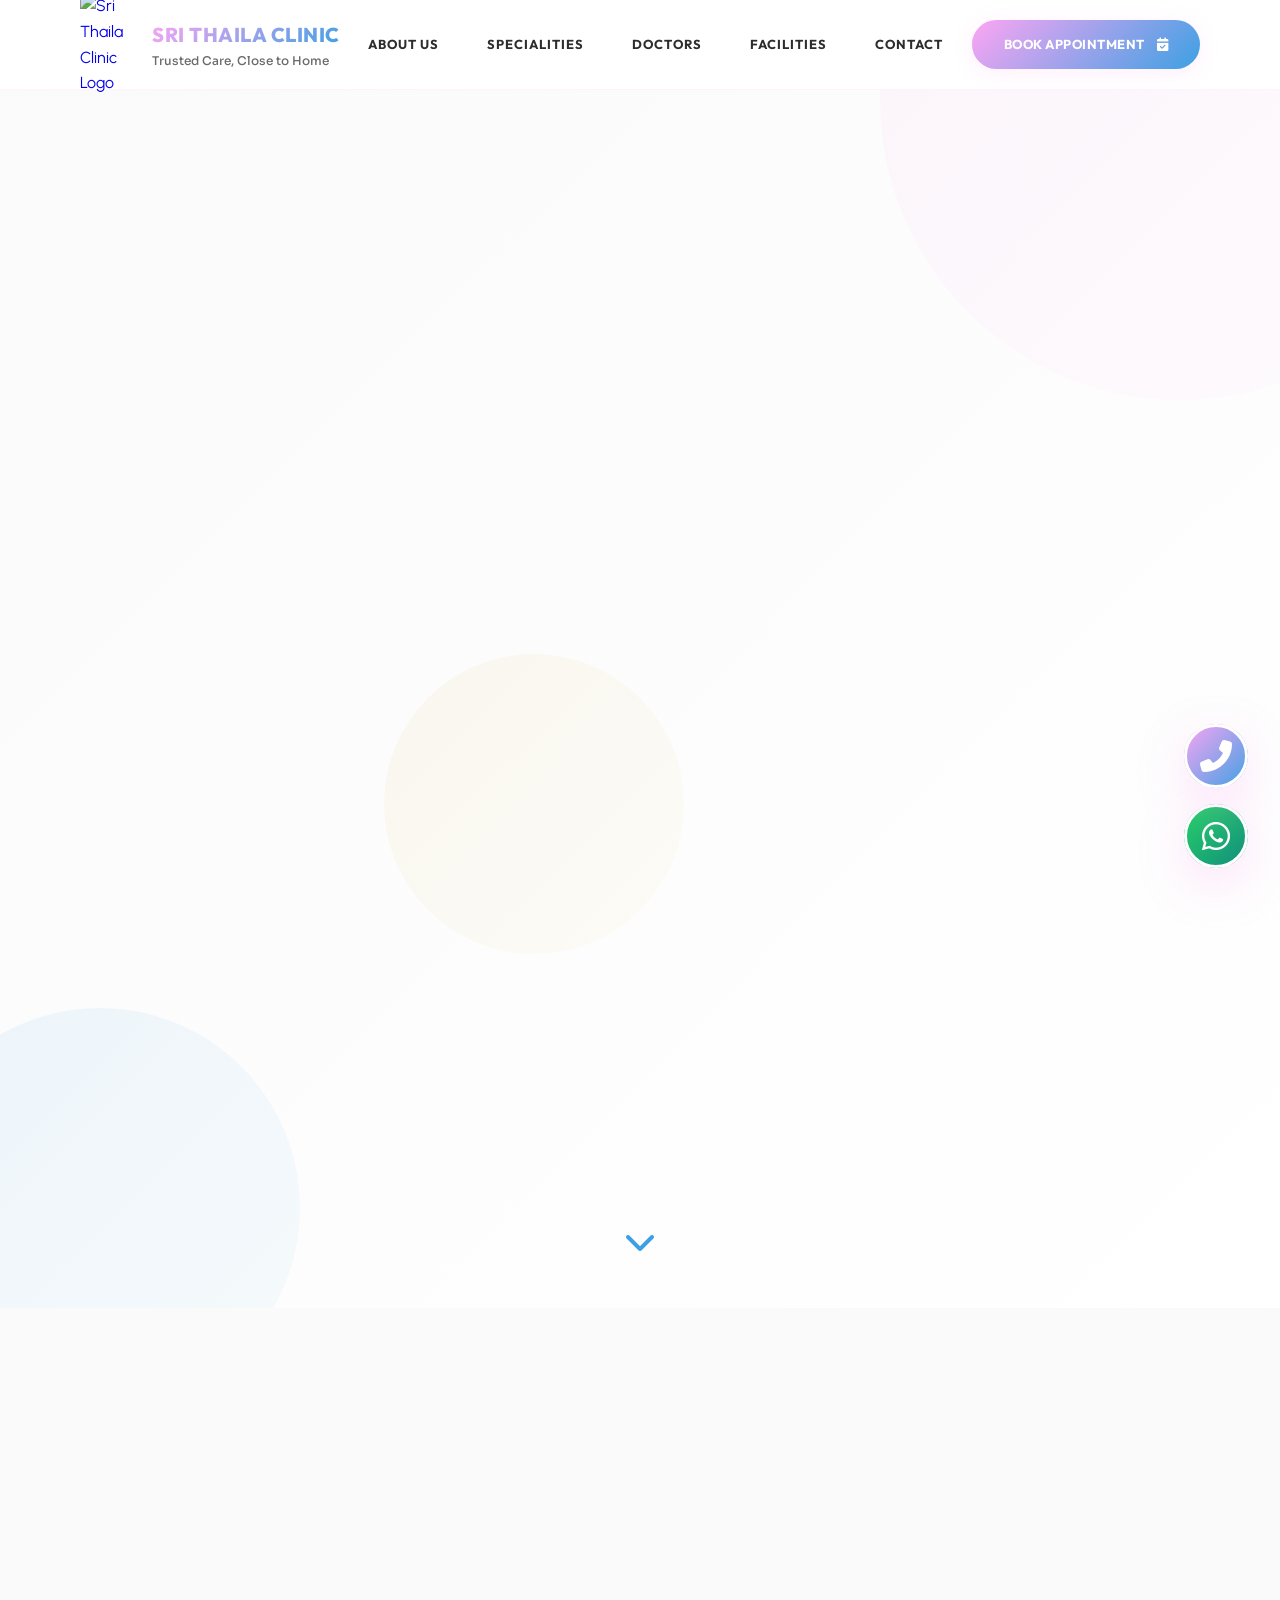
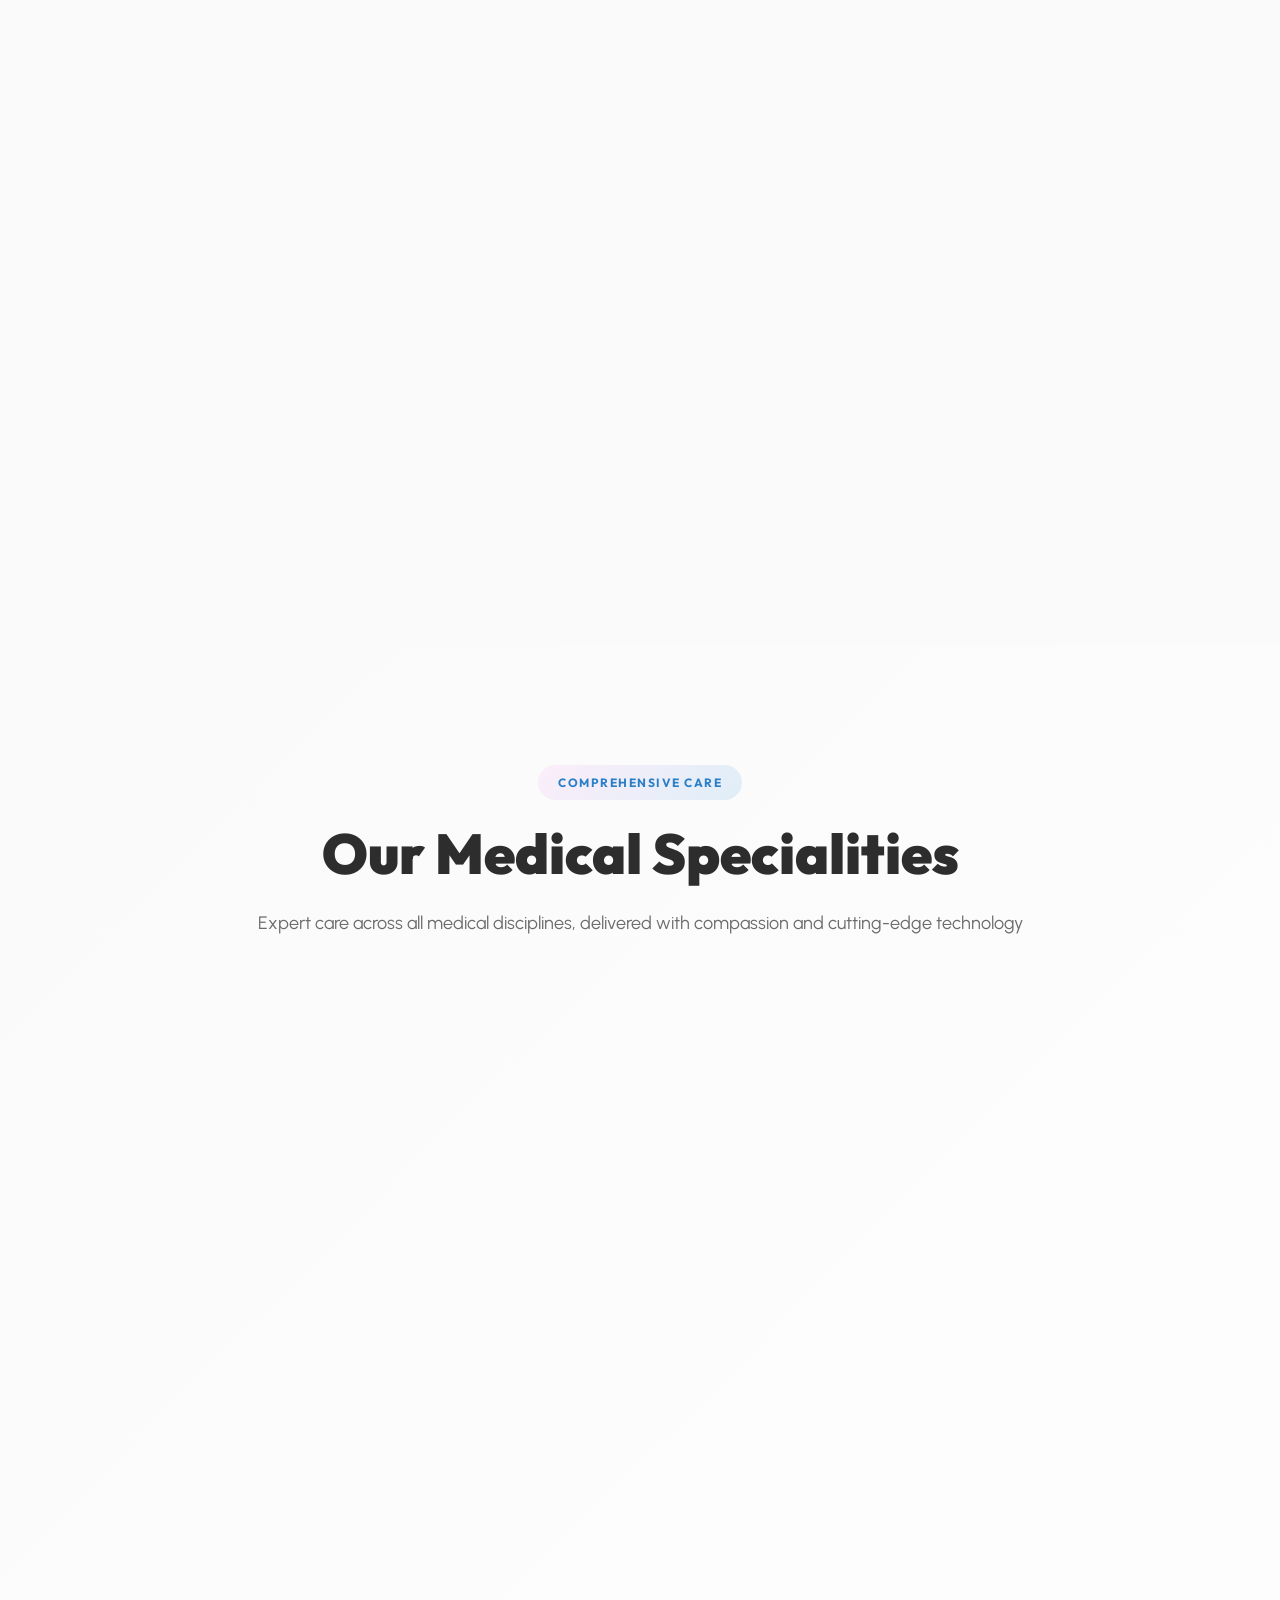
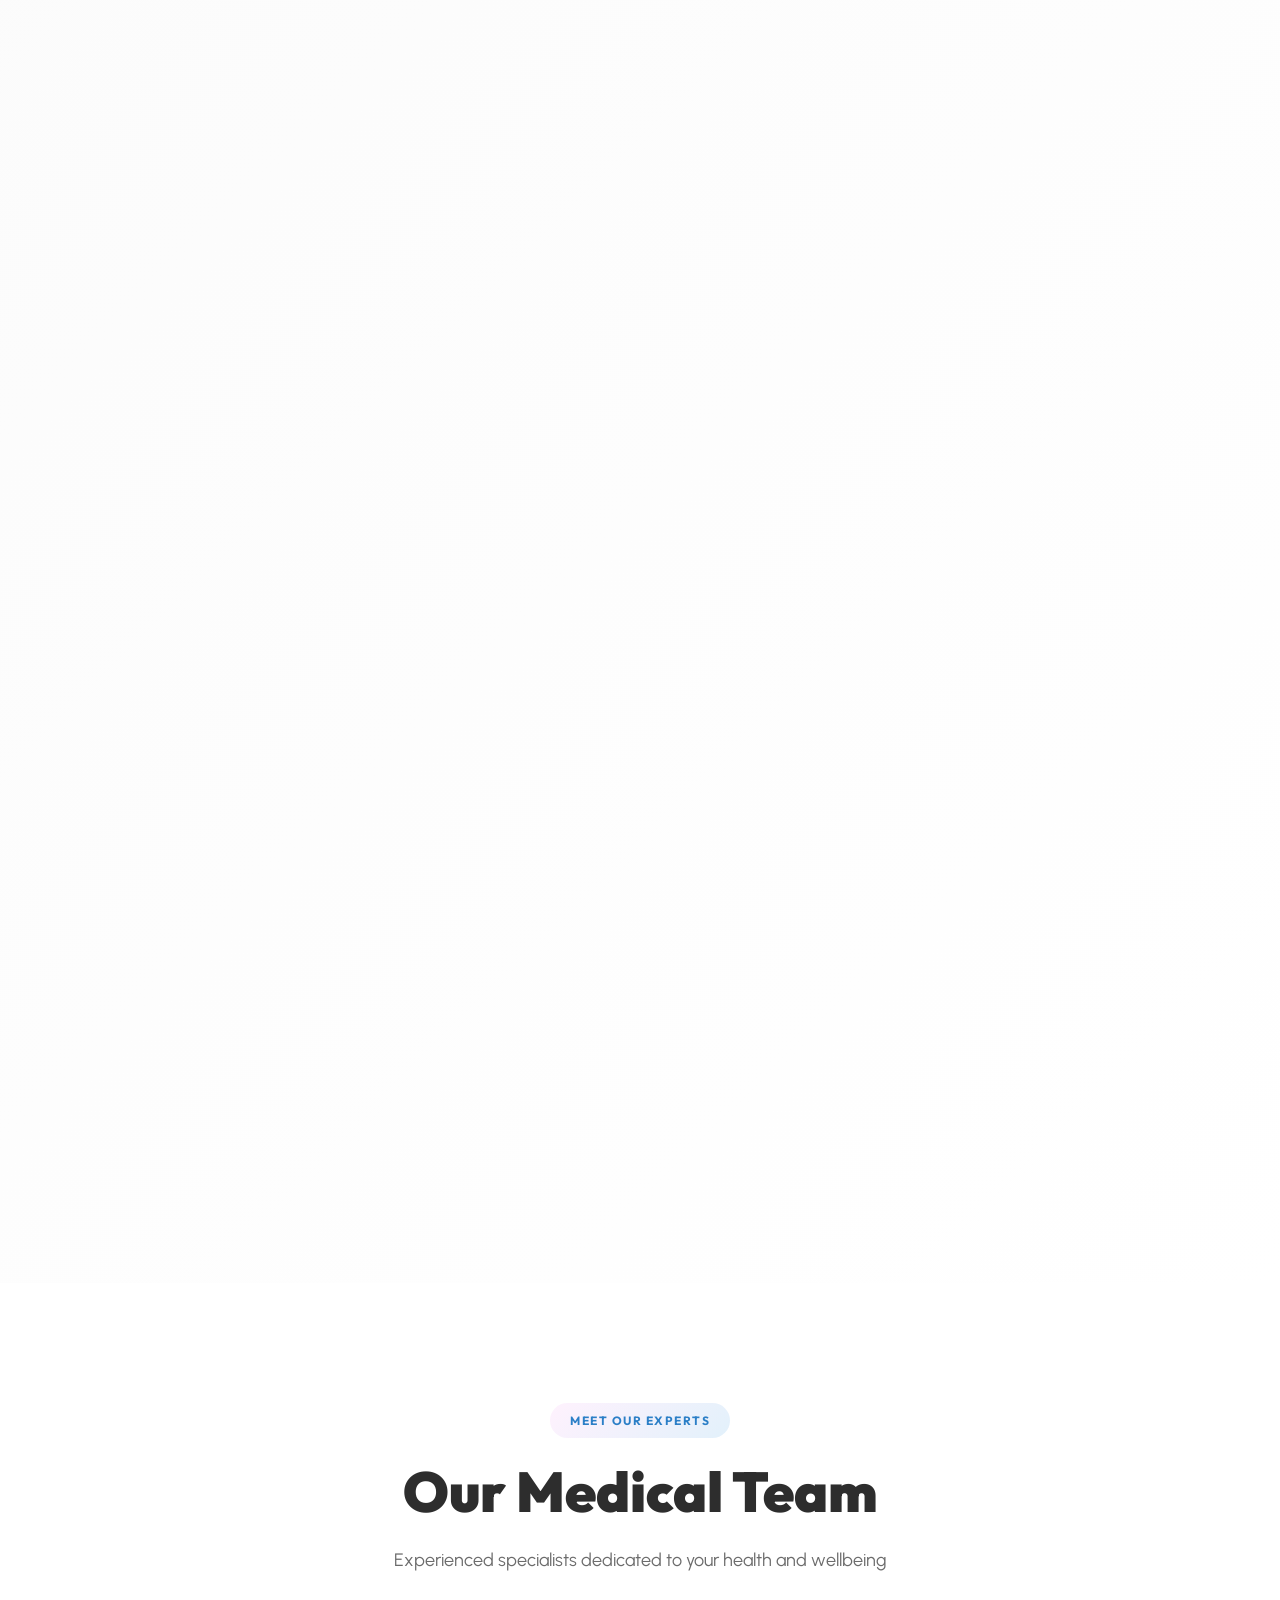
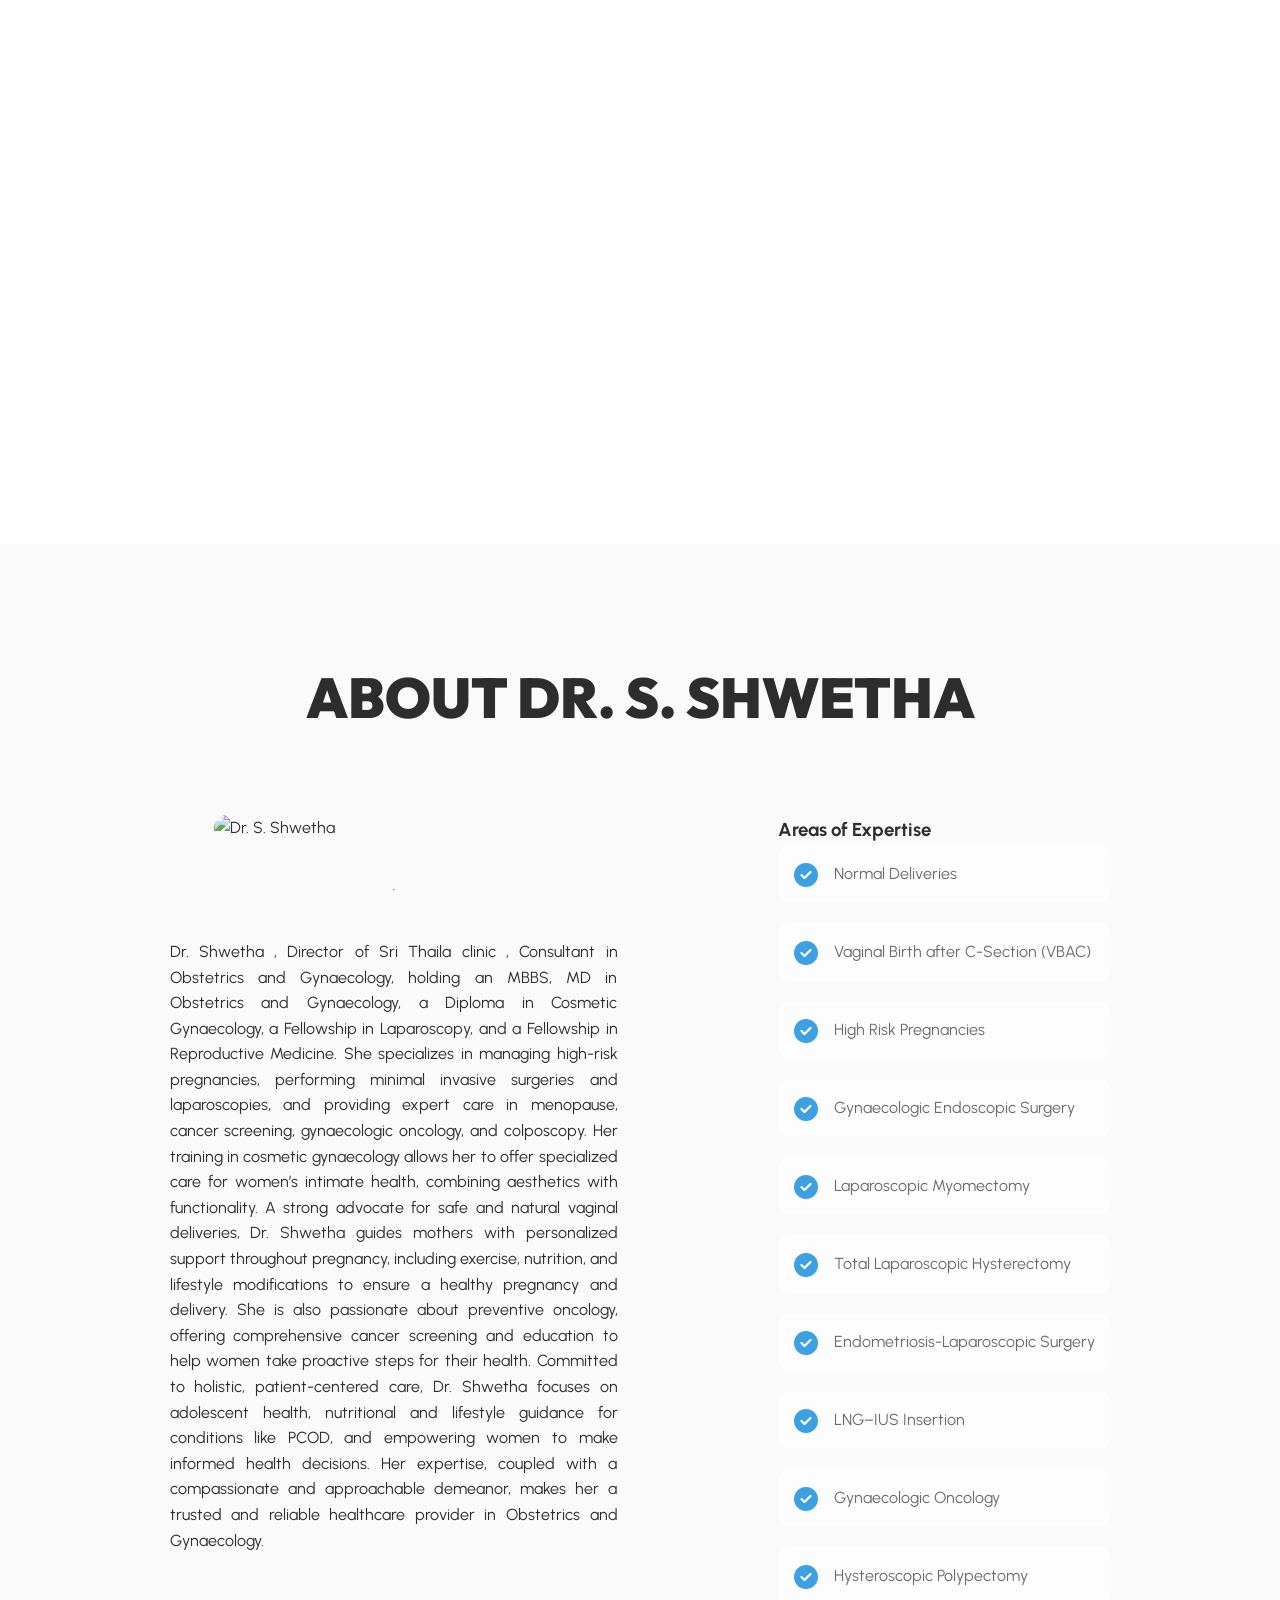
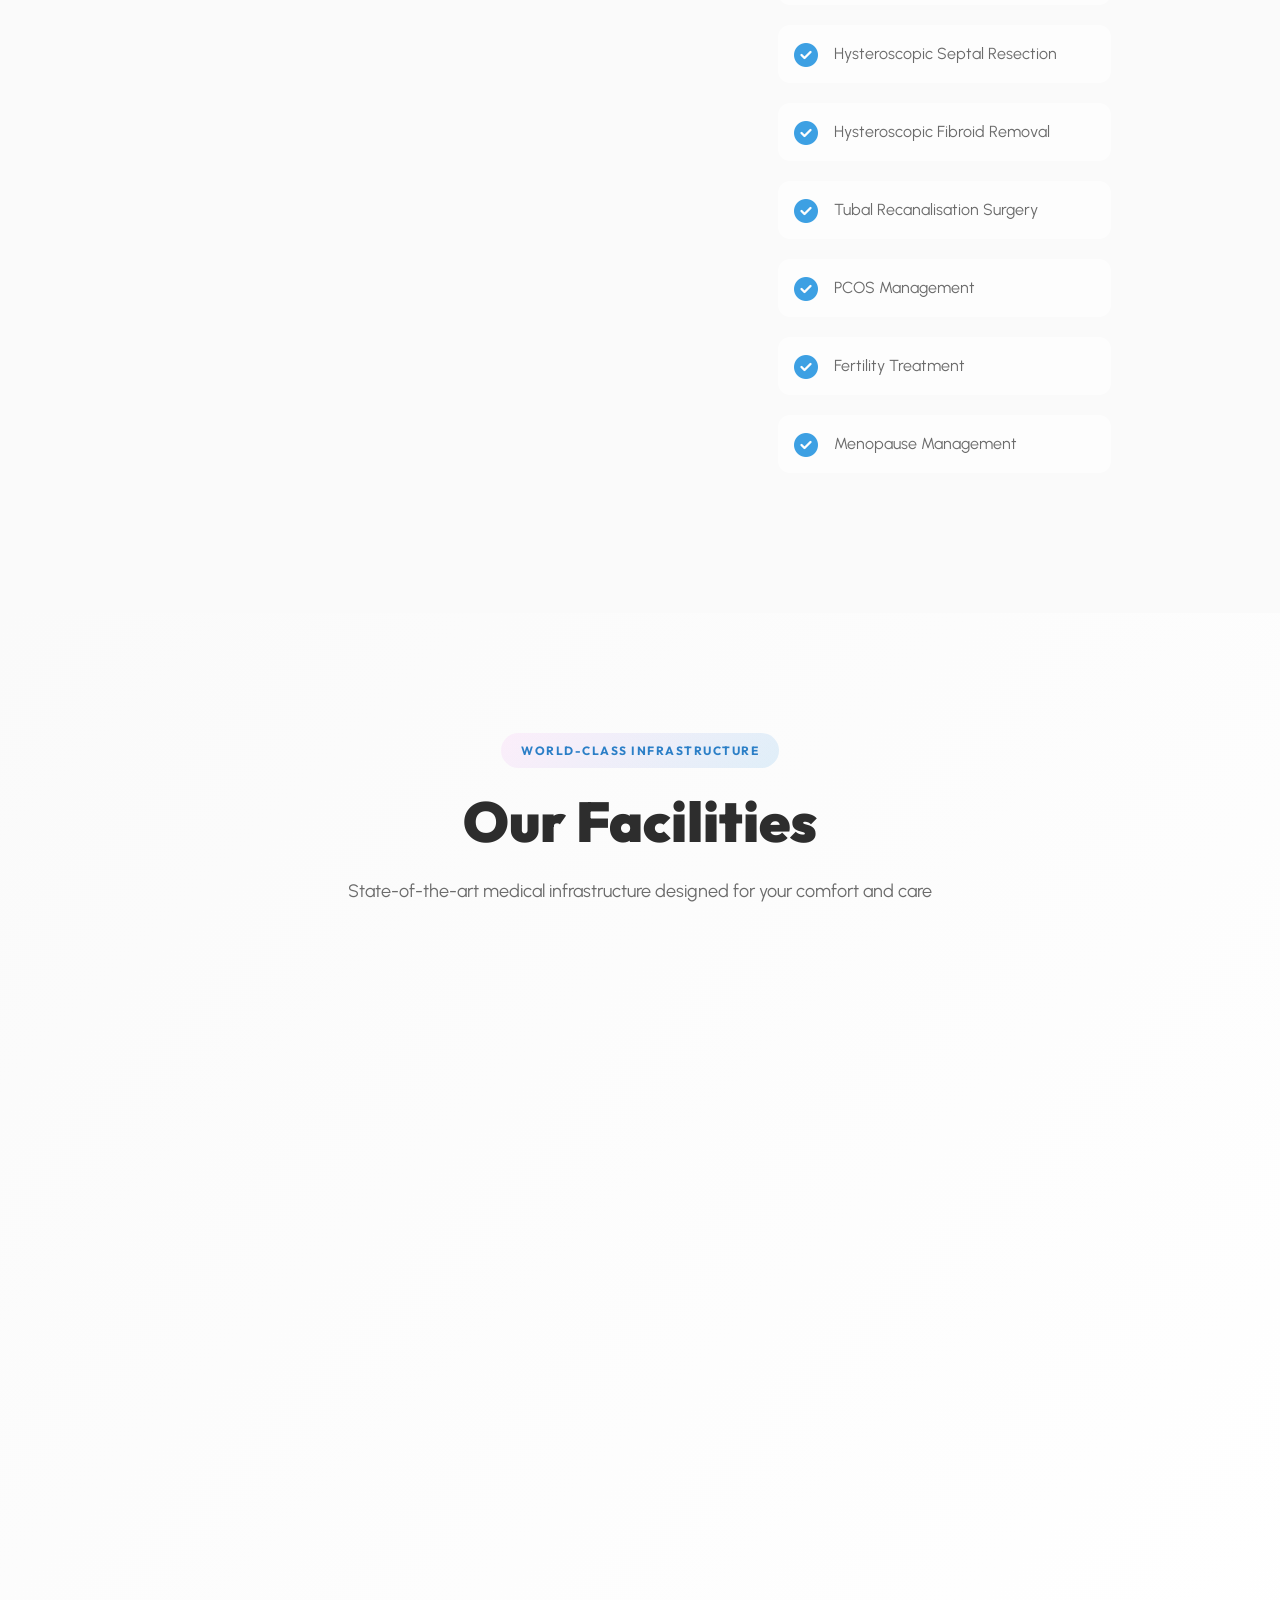
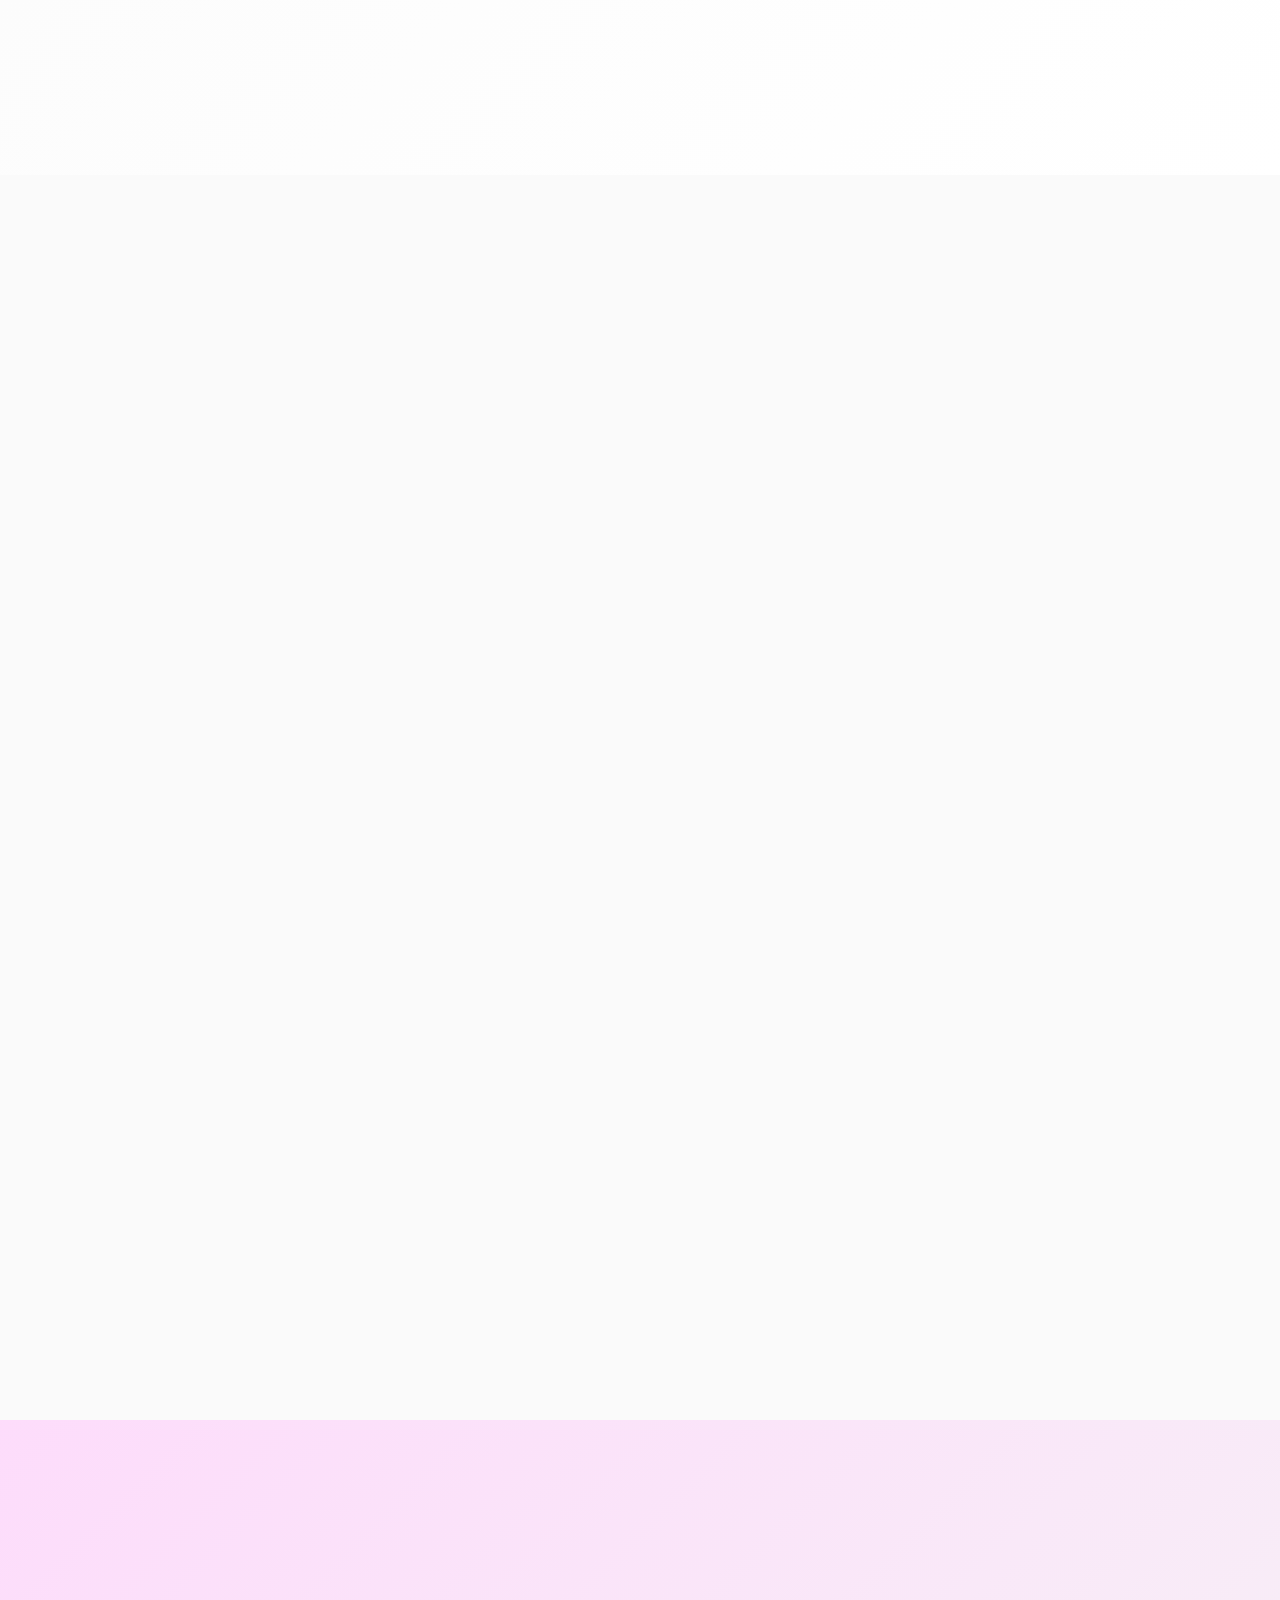
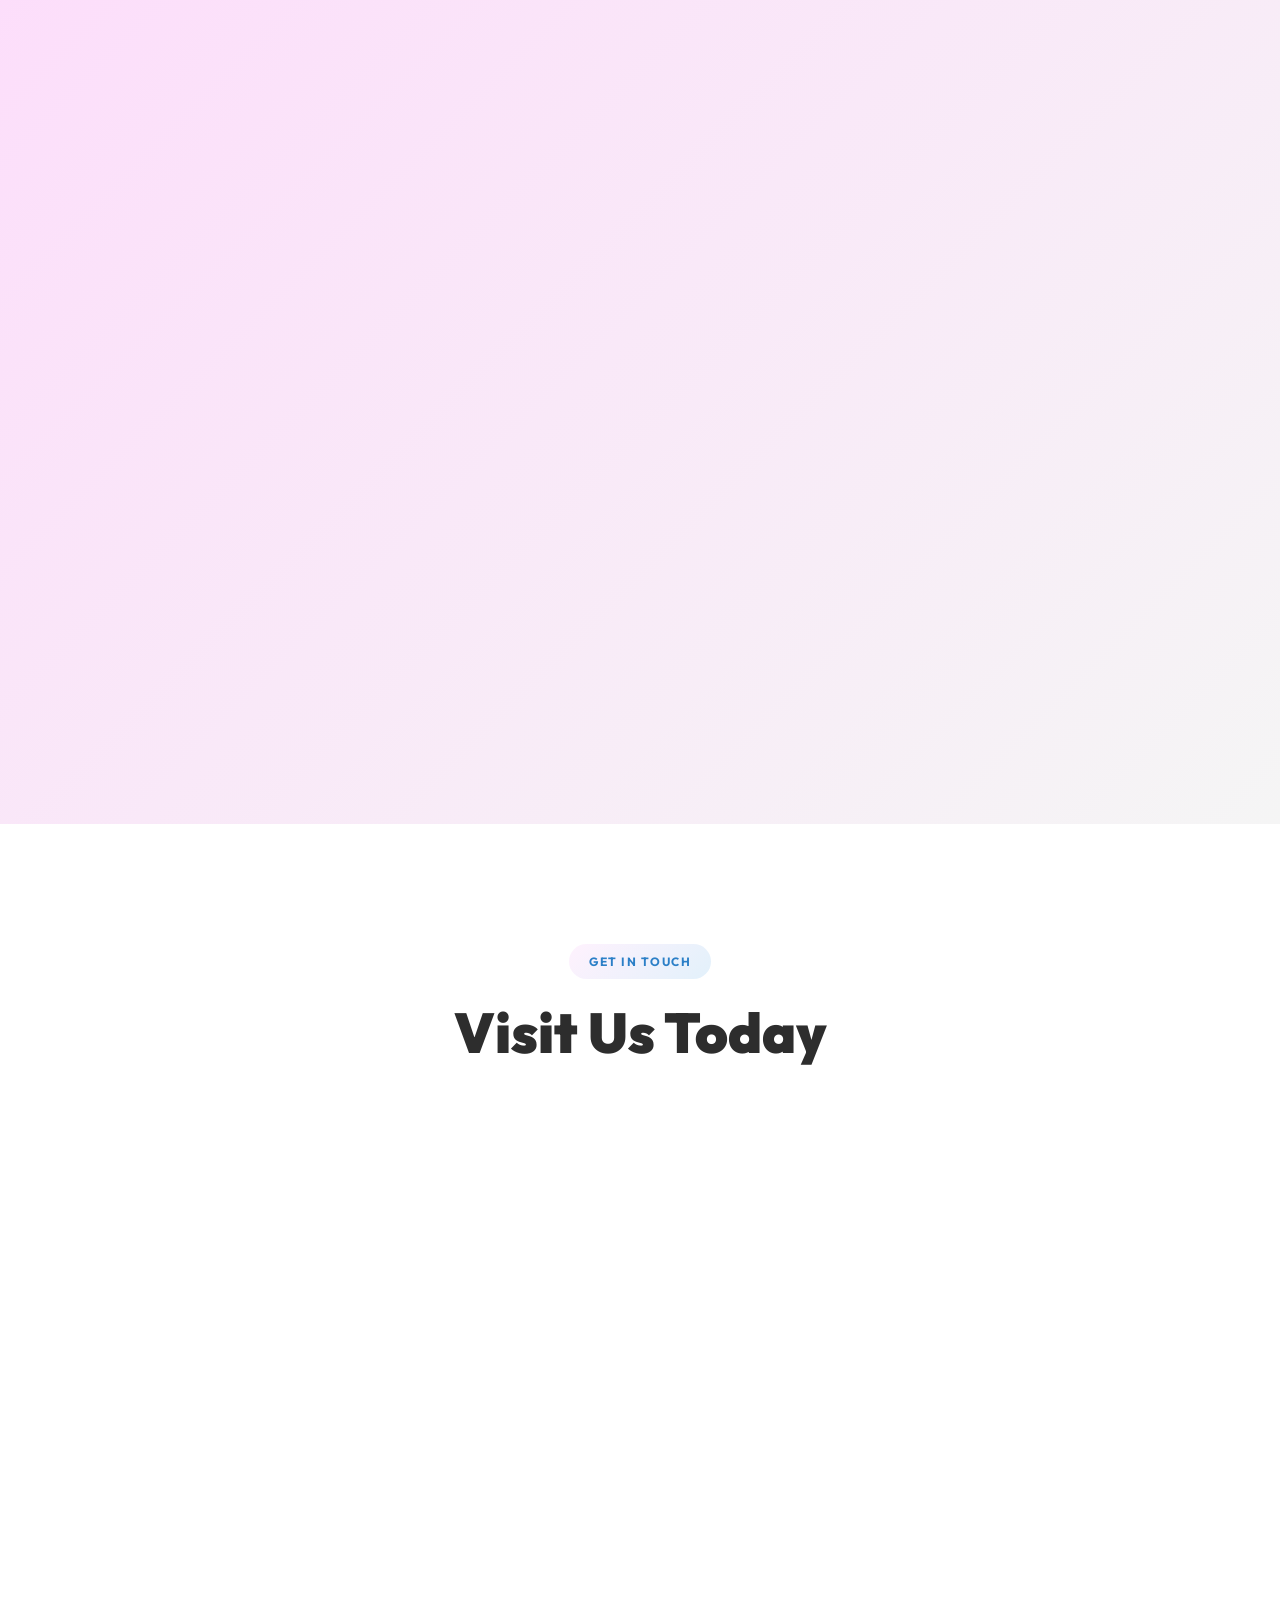
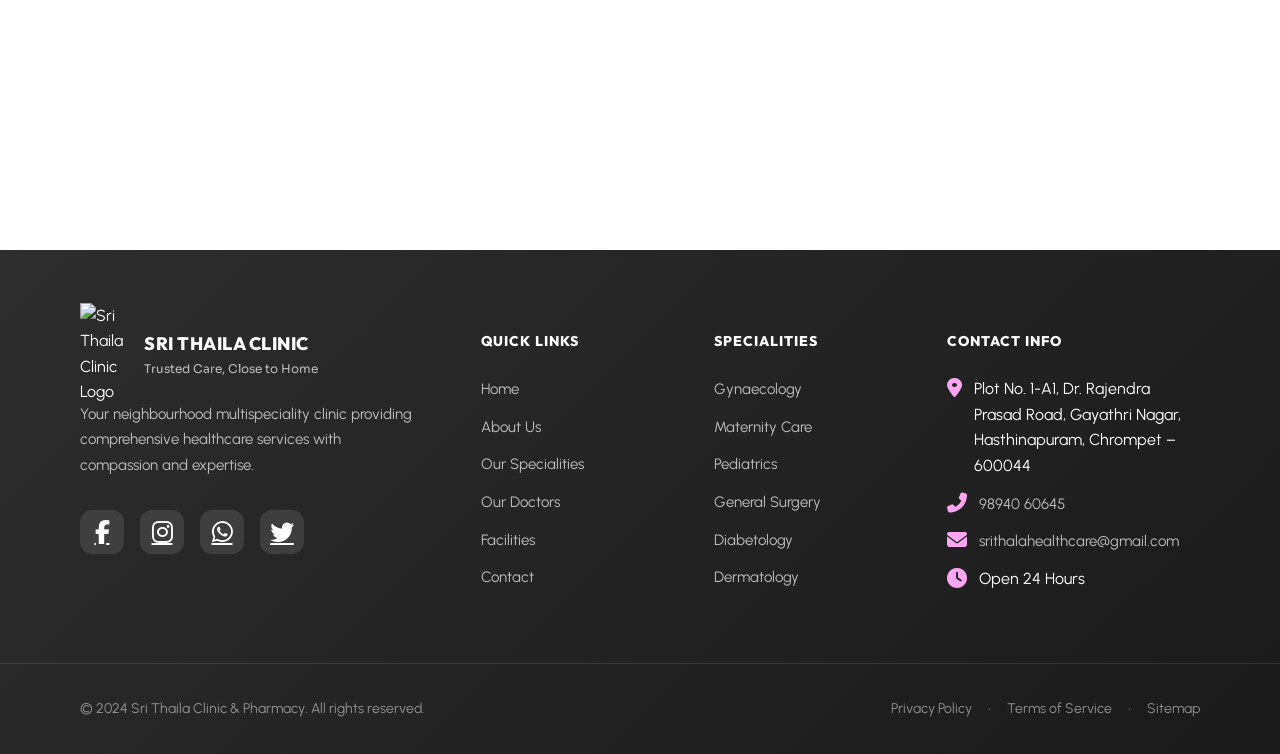
==== commit c74beb40: "Add Dr. S Shwetha info" ====
--- a/index.html
+++ b/index.html
@@ -1,27 +1,31 @@
 <!DOCTYPE html>
 <html lang="en">
+
 <head>
     <meta charset="UTF-8">
     <meta name="viewport" content="width=device-width, initial-scale=1.0">
     <title>Sri Thaila Clinic & Pharmacy - Trusted Care, Close to Home</title>
-    
+
     <!-- Fonts -->
     <link rel="preconnect" href="https://fonts.googleapis.com">
     <link rel="preconnect" href="https://fonts.gstatic.com" crossorigin>
-    <link href="https://fonts.googleapis.com/css2?family=Urbanist:wght@300;400;500;600;700;800;900&family=Poppins:wght@300;400;500;600;700;800&family=Sora:wght@300;400;500;600;700;800&family=Outfit:wght@300;400;500;600;700;800;900&display=swap" rel="stylesheet">
-    
+    <link
+        href="https://fonts.googleapis.com/css2?family=Urbanist:wght@300;400;500;600;700;800;900&family=Poppins:wght@300;400;500;600;700;800&family=Sora:wght@300;400;500;600;700;800&family=Outfit:wght@300;400;500;600;700;800;900&display=swap"
+        rel="stylesheet">
+
     <!-- Font Awesome for Professional Icons -->
     <link rel="stylesheet" href="https://cdnjs.cloudflare.com/ajax/libs/font-awesome/6.5.1/css/all.min.css">
-    
+
     <!-- Lottie Player -->
     <script src="https://unpkg.com/@lottiefiles/lottie-player@latest/dist/lottie-player.js"></script>
-    
+    <script src="doctorRouter.js"></script>
     <link rel="stylesheet" href="styles.css">
 </head>
+
 <body>
     <!-- Animated Background Particles -->
     <div id="particles-container"></div>
-    
+
     <!-- Floating Medical Elements -->
     <div class="floating-elements">
         <div class="float-element" style="top: 10%; left: 5%;">
@@ -52,7 +56,7 @@
                     </div>
                 </div>
             </a>
-            
+
             <nav class="nav" id="nav">
                 <a href="#aboutus" class="nav-link">ABOUT US</a>
                 <a href="#specialities" class="nav-link">SPECIALITIES</a>
@@ -60,14 +64,14 @@
                 <a href="#facilities" class="nav-link">FACILITIES</a>
                 <a href="#contact" class="nav-link">CONTACT</a>
             </nav>
-            
+
             <div class="header-actions">
                 <a href="#appointment" class="btn-primary">
                     <span>BOOK APPOINTMENT</span>
                     <i class="fas fa-calendar-check"></i>
                 </a>
             </div>
-            
+
             <button class="hamburger" id="hamburger">
                 <span></span>
                 <span></span>
@@ -83,7 +87,7 @@
             <div class="shape shape-2"></div>
             <div class="shape shape-3"></div>
         </div>
-        
+
         <div class="hero-container">
             <div class="hero-content" data-scroll-animation>
                 <div class="badge-24hr">
@@ -97,12 +101,12 @@
                     Your Neighbourhood<br>
                     <span class="gradient-text">Multispeciality Clinic</span>
                 </h1>
-                
+
                 <p class="hero-subtitle">
-                    Expert doctors, exclusive women's health services, 24-hour OPD, pharmacy, 
+                    Expert doctors, exclusive women's health services, 24-hour OPD, pharmacy,
                     lab and scan facilities — all under one roof
                 </p>
-                
+
                 <div class="hero-stats">
                     <div class="stat-item">
                         <h3>15+</h3>
@@ -119,7 +123,7 @@
                         <p>Happy Patients</p>
                     </div>
                 </div>
-                
+
                 <div class="hero-buttons">
                     <a href="#appointment" class="btn-hero-primary">
                         <span>SCHEDULE CONSULTATION</span>
@@ -130,7 +134,7 @@
                         <i class="fas fa-arrow-circle-right"></i>
                     </a>
                 </div>
-                
+
                 <div class="hero-badges">
                     <div class="badge-item">
                         <i class="fas fa-check-circle"></i>
@@ -146,19 +150,14 @@
                     </div>
                 </div>
             </div>
-            
+
             <div class="hero-visual" data-scroll-animation>
                 <div class="lottie-container">
-                    <lottie-player 
-                        src="assets/doctors.json"
-                        background="transparent"
-                        speed="1"
-                        style="width: 100%; height: 100%;"
-                        loop
-                        autoplay>
+                    <lottie-player src="assets/doctors.json" background="transparent" speed="1"
+                        style="width: 100%; height: 100%;" loop autoplay>
                     </lottie-player>
                 </div>
-                
+
                 <div class="floating-cards">
                     <div class="info-card card-1">
                         <i class="fas fa-hospital"></i>
@@ -184,7 +183,7 @@
                 </div>
             </div>
         </div>
-        
+
         <div class="scroll-indicator">
             <i class="fas fa-chevron-down"></i>
         </div>
@@ -195,16 +194,23 @@
         <div class="section-header center">
             <h1 class="section-title">ABOUT US</h1>
             <p class="aboutus-para">
-                Our clinic was founded in 2020 by Gynecologist Dr. S. Shwetha with a clear mission—to offer specialised, high-quality healthcare in a setting that is simple, affordable, and patient-friendly.
-            </p> 
-            <p class="aboutus-para">
-                We began with our first centre in Nanganallur and have now expanded to our second branch at Hasthinapuram, Chrompet, serving the community with dedication and trust.
+                Our clinic was founded in 2020 by Gynecologist Dr. S. Shwetha with a clear mission—to offer specialised,
+                high-quality healthcare in a setting that is simple, affordable, and patient-friendly.
             </p>
             <p class="aboutus-para">
-                Over the years, the clinic has grown into a multispeciality centre bringing together experienced doctors, advanced diagnostics, and 24/7 clinical support. Guided by a commitment to ethical practice, transparent care, and accessible specialist services, we continue to grow as a trusted healthcare destination for the community.
+                We began with our first centre in Nanganallur and have now expanded to our second branch at
+                Hasthinapuram, Chrompet, serving the community with dedication and trust.
             </p>
             <p class="aboutus-para">
-                We are a multispeciality clinic dedicated to bridging the gap between patients and speciality doctors. With a team of trusted specialists, we make quality healthcare simple, affordable, and easily accessible for every family.
+                Over the years, the clinic has grown into a multispeciality centre bringing together experienced
+                doctors, advanced diagnostics, and 24/7 clinical support. Guided by a commitment to ethical practice,
+                transparent care, and accessible specialist services, we continue to grow as a trusted healthcare
+                destination for the community.
+            </p>
+            <p class="aboutus-para">
+                We are a multispeciality clinic dedicated to bridging the gap between patients and speciality doctors.
+                With a team of trusted specialists, we make quality healthcare simple, affordable, and easily accessible
+                for every family.
             </p>
         </div>
     </section>
@@ -214,7 +220,8 @@
                 Why Choose Us?
             </h1>
             <p class="whychooseus-para">
-                Skip the long waits and complexity of large hospital systems—experience fast specialist access, same-day reports, and clear, straightforward care.
+                Skip the long waits and complexity of large hospital systems—experience fast specialist access, same-day
+                reports, and clear, straightforward care.
             </p>
         </div>
         <div class="rightbox">
@@ -249,7 +256,7 @@
                 <span class="section-label">OUR COMMITMENT</span>
                 <h2 class="section-title">Guided by Purpose, Driven by Care</h2>
             </div>
-            
+
             <div class="vm-grid">
                 <div class="vm-card vision-card">
                     <div class="vm-icon">
@@ -257,14 +264,16 @@
                     </div>
                     <h3>OUR VISION</h3>
                     <p class="vm-main">
-                        We envision a world where healthcare is more than just a service — it’s a caring experience. Accessible, affordable, and delivered with genuine compassion, ensuring every patient, every family, every day receives the attention and care they truly deserve.
+                        We envision a world where healthcare is more than just a service — it’s a caring experience.
+                        Accessible, affordable, and delivered with genuine compassion, ensuring every patient, every
+                        family, every day receives the attention and care they truly deserve.
                     </p>
                     <div class="vm-tagline">
                         <i class="fas fa-star"></i>
                         <p>Accessible. Affordable. Compassionate Care — Every Day.</p>
                     </div>
                 </div>
-                
+
                 <div class="vm-card mission-card">
                     <div class="vm-icon">
                         <i class="fas fa-bullseye"></i>
@@ -303,9 +312,10 @@
             <div class="section-header center">
                 <span class="section-label">COMPREHENSIVE CARE</span>
                 <h2 class="section-title">Our Medical Specialities</h2>
-                <p class="section-description">Expert care across all medical disciplines, delivered with compassion and cutting-edge technology</p>
-            </div>
-            
+                <p class="section-description">Expert care across all medical disciplines, delivered with compassion and
+                    cutting-edge technology</p>
+            </div>
+
             <div class="specialities-grid">
                 <div class="specialty-card" data-scroll-animation>
                     <div class="specialty-icon">
@@ -315,7 +325,7 @@
                     <p>Complete pregnancy care from conception to postpartum</p>
                     <div class="card-hover-line"></div>
                 </div>
-                
+
                 <div class="specialty-card" data-scroll-animation>
                     <div class="specialty-icon">
                         <i class="fas fa-heart"></i>
@@ -324,7 +334,7 @@
                     <p>Advanced fertility treatments and reproductive health services</p>
                     <div class="card-hover-line"></div>
                 </div>
-                
+
                 <div class="specialty-card" data-scroll-animation>
                     <div class="specialty-icon">
                         <i class="fas fa-user-nurse"></i>
@@ -333,7 +343,7 @@
                     <p>Comprehensive women's health and wellness services</p>
                     <div class="card-hover-line"></div>
                 </div>
-                
+
                 <div class="specialty-card" data-scroll-animation>
                     <div class="specialty-icon">
                         <i class="fas fa-venus"></i>
@@ -342,7 +352,7 @@
                     <p>Advanced aesthetic and reconstructive procedures</p>
                     <div class="card-hover-line"></div>
                 </div>
-                
+
                 <div class="specialty-card" data-scroll-animation>
                     <div class="specialty-icon">
                         <i class="fas fa-procedures"></i>
@@ -351,7 +361,7 @@
                     <p>Expert surgical care with minimally invasive techniques</p>
                     <div class="card-hover-line"></div>
                 </div>
-                
+
                 <div class="specialty-card" data-scroll-animation>
                     <div class="specialty-icon">
                         <i class="fas fa-stethoscope"></i>
@@ -360,7 +370,7 @@
                     <p>Comprehensive primary and preventive healthcare</p>
                     <div class="card-hover-line"></div>
                 </div>
-                
+
                 <div class="specialty-card" data-scroll-animation>
                     <div class="specialty-icon">
                         <i class="fas fa-syringe"></i>
@@ -369,7 +379,7 @@
                     <p>Specialized diabetes management and prevention</p>
                     <div class="card-hover-line"></div>
                 </div>
-                
+
                 <div class="specialty-card" data-scroll-animation>
                     <div class="specialty-icon">
                         <i class="fas fa-walking"></i>
@@ -378,17 +388,17 @@
                     <p>Dedicated care for our senior community members</p>
                     <div class="card-hover-line"></div>
                 </div>
-                
+
                 <div class="specialty-card" data-scroll-animation>
                     <div class="specialty-icon">
                         <!-- <i class="fas fa-stomach"></i> -->
-                         <i class="fa-solid fa-fire-flame-simple"></i>
+                        <i class="fa-solid fa-fire-flame-simple"></i>
                     </div>
                     <h3>Surgical Gastroenterology</h3>
                     <p>Advanced digestive system surgical care</p>
                     <div class="card-hover-line"></div>
                 </div>
-                
+
                 <div class="specialty-card" data-scroll-animation>
                     <div class="specialty-icon">
                         <i class="fas fa-hand-sparkles"></i>
@@ -397,7 +407,7 @@
                     <p>Complete skin, hair, and cosmetic treatments</p>
                     <div class="card-hover-line"></div>
                 </div>
-                
+
                 <div class="specialty-card" data-scroll-animation>
                     <div class="specialty-icon">
                         <i class="fas fa-child"></i>
@@ -406,7 +416,7 @@
                     <p>Expert care for infants, children, and adolescents</p>
                     <div class="card-hover-line"></div>
                 </div>
-                
+
                 <div class="specialty-card" data-scroll-animation>
                     <div class="specialty-icon">
                         <i class="fas fa-apple-alt"></i>
@@ -415,7 +425,7 @@
                     <p>Personalized nutrition plans and dietary guidance</p>
                     <div class="card-hover-line"></div>
                 </div>
-                
+
                 <div class="specialty-card" data-scroll-animation>
                     <div class="specialty-icon">
                         <i class="fas fa-bone"></i>
@@ -424,7 +434,7 @@
                     <p>Comprehensive musculoskeletal care and treatment</p>
                     <div class="card-hover-line"></div>
                 </div>
-                
+
                 <div class="specialty-card" data-scroll-animation>
                     <div class="specialty-icon">
                         <i class="fas fa-x-ray"></i>
@@ -445,11 +455,12 @@
                 <h2 class="section-title">Our Medical Team</h2>
                 <p class="section-description">Experienced specialists dedicated to your health and wellbeing</p>
             </div>
-            
+
             <div class="doctors-grid">
-                <div class="doctor-card" data-scroll-animation>
+                <div class="doctor-card" onclick="doctorCardClick(0)" data-scroll-animation>
                     <div class="doctor-image">
-                        <img src="https://images.unsplash.com/photo-1559839734-2b71ea197ec2?w=400&h=500&fit=crop" alt="Dr. Priya Sharma">
+                        <img src="https://images.unsplash.com/photo-1559839734-2b71ea197ec2?w=400&h=500&fit=crop"
+                            alt="Dr. Priya Sharma">
                         <div class="doctor-overlay">
                             <div class="doctor-specialties">
                                 <span>Gynaecology</span>
@@ -473,10 +484,11 @@
                         </div>
                     </div>
                 </div>
-                
-                <div class="doctor-card" data-scroll-animation>
+
+                <div class="doctor-card" onclick="doctorCardClick(1)" data-scroll-animation>
                     <div class="doctor-image">
-                        <img src="https://images.unsplash.com/photo-1612349317150-e413f6a5b16d?w=400&h=500&fit=crop" alt="Dr. Rajesh Kumar">
+                        <img src="https://images.unsplash.com/photo-1612349317150-e413f6a5b16d?w=400&h=500&fit=crop"
+                            alt="Dr. Rajesh Kumar">
                         <div class="doctor-overlay">
                             <div class="doctor-specialties">
                                 <span>General Surgery</span>
@@ -500,10 +512,11 @@
                         </div>
                     </div>
                 </div>
-                
-                <div class="doctor-card" data-scroll-animation>
+
+                <div class="doctor-card" onclick="doctorCardClick(2)" data-scroll-animation>
                     <div class="doctor-image">
-                        <img src="https://images.unsplash.com/photo-1594824476967-48c8b964273f?w=400&h=500&fit=crop" alt="Dr. Meera Reddy">
+                        <img src="https://images.unsplash.com/photo-1594824476967-48c8b964273f?w=400&h=500&fit=crop"
+                            alt="Dr. Meera Reddy">
                         <div class="doctor-overlay">
                             <div class="doctor-specialties">
                                 <span>Pediatrics</span>
@@ -527,10 +540,11 @@
                         </div>
                     </div>
                 </div>
-                
-                <div class="doctor-card" data-scroll-animation>
+
+                <div class="doctor-card" onclick="doctorCardClick(3)" data-scroll-animation>
                     <div class="doctor-image">
-                        <img src="https://images.unsplash.com/photo-1622253692010-333f2da6031d?w=400&h=500&fit=crop" alt="Dr. Arun Krishnan">
+                        <img src="https://images.unsplash.com/photo-1622253692010-333f2da6031d?w=400&h=500&fit=crop"
+                            alt="Dr. Arun Krishnan">
                         <div class="doctor-overlay">
                             <div class="doctor-specialties">
                                 <span>Diabetology</span>
@@ -554,10 +568,11 @@
                         </div>
                     </div>
                 </div>
-                
-                <div class="doctor-card" data-scroll-animation>
+
+                <div class="doctor-card" onclick="doctorCardClick(4)" data-scroll-animation>
                     <div class="doctor-image">
-                        <img src="https://images.unsplash.com/photo-1651008376811-b90baee60c1f?w=400&h=500&fit=crop" alt="Dr. Lakshmi Devi">
+                        <img src="https://images.unsplash.com/photo-1651008376811-b90baee60c1f?w=400&h=500&fit=crop"
+                            alt="Dr. Lakshmi Devi">
                         <div class="doctor-overlay">
                             <div class="doctor-specialties">
                                 <span>Dermatology</span>
@@ -581,10 +596,11 @@
                         </div>
                     </div>
                 </div>
-                
-                <div class="doctor-card" data-scroll-animation>
+
+                <div class="doctor-card" onclick="doctorCardClick(5)" data-scroll-animation>
                     <div class="doctor-image">
-                        <img src="https://images.unsplash.com/photo-1537368910025-700350fe46c7?w=400&h=500&fit=crop" alt="Dr. Venkat Ramanan">
+                        <img src="https://images.unsplash.com/photo-1537368910025-700350fe46c7?w=400&h=500&fit=crop"
+                            alt="Dr. Venkat Ramanan">
                         <div class="doctor-overlay">
                             <div class="doctor-specialties">
                                 <span>Orthopedics</span>
@@ -611,16 +627,121 @@
             </div>
         </div>
     </section>
-
+    <!-- About Dr. S. Shwetha-->
+    <section class="sshwetha" id="sshwetha">
+        <div class="section-header center">
+            <h2 class="section-title">ABOUT DR. S. SHWETHA</h2>
+        </div>
+        <div class="content">
+            <div class="left">
+                <div class="card-shwetha">
+                    <img src="https://images.unsplash.com/photo-1559839734-2b71ea197ec2?w=400&h=500&fit=crop"
+                        alt="Dr. S. Shwetha">
+                    <hr>
+                    <p>
+                        Dr. Shwetha , Director of Sri Thaila clinic , Consultant in Obstetrics and Gynaecology, holding
+                        an MBBS, MD in Obstetrics and Gynaecology, a Diploma in Cosmetic Gynaecology, a Fellowship in
+                        Laparoscopy, and a Fellowship in Reproductive Medicine. She specializes in managing high-risk
+                        pregnancies, performing minimal invasive surgeries and laparoscopies, and providing expert care
+                        in menopause, cancer screening, gynaecologic oncology, and colposcopy. Her training in cosmetic
+                        gynaecology allows her to offer specialized care for women’s intimate health, combining
+                        aesthetics with functionality.
+                        A strong advocate for safe and natural vaginal deliveries, Dr. Shwetha guides mothers with
+                        personalized support throughout pregnancy, including exercise, nutrition, and lifestyle
+                        modifications to ensure a healthy pregnancy and delivery. She is also passionate about
+                        preventive oncology, offering comprehensive cancer screening and education to help women take
+                        proactive steps for their health.
+                        Committed to holistic, patient-centered care, Dr. Shwetha focuses on adolescent health,
+                        nutritional and lifestyle guidance for conditions like PCOD, and empowering women to make
+                        informed health decisions. Her expertise, coupled with a compassionate and approachable
+                        demeanor, makes her a trusted and reliable healthcare provider in Obstetrics and Gynaecology.
+
+                    </p>
+                </div>
+            </div>
+            <div class="right">
+                <div>
+                    <h3 class="keyservices-heading">Areas of Expertise</h3>
+                    <ul class="mission-list" id="key-services-list">
+                        <li>
+                            <i class="fas fa-check-circle"></i>
+                            <p>Normal Deliveries</p>
+                        </li>
+                        <li>
+                            <i class="fas fa-check-circle"></i>
+                            <p>Vaginal Birth after C-Section (VBAC)</p>
+                        </li>
+                        <li>
+                            <i class="fas fa-check-circle"></i>
+                            <p>High Risk Pregnancies</p>
+                        </li>
+                        <li>
+                            <i class="fas fa-check-circle"></i>
+                            <p>Gynaecologic Endoscopic Surgery</p>
+                        </li>
+                        <li>
+                            <i class="fas fa-check-circle"></i>
+                            <p>Laparoscopic Myomectomy</p>
+                        </li>
+                        <li>
+                            <i class="fas fa-check-circle"></i>
+                            <p>Total Laparoscopic Hysterectomy</p>
+                        </li>
+                        <li>
+                            <i class="fas fa-check-circle"></i>
+                            <p>Endometriosis-Laparoscopic Surgery</p>
+                        </li>
+                        <li>
+                            <i class="fas fa-check-circle"></i>
+                            <p>LNG–IUS Insertion</p>
+                        </li>
+                        <li>
+                            <i class="fas fa-check-circle"></i>
+                            <p>Gynaecologic Oncology</p>
+                        </li>
+                        <li>
+                            <i class="fas fa-check-circle"></i>
+                            <p>Hysteroscopic Polypectomy</p>
+                        </li>
+                        <li>
+                            <i class="fas fa-check-circle"></i>
+                            <p>Hysteroscopic Septal Resection</p>
+                        </li>
+                        <li>
+                            <i class="fas fa-check-circle"></i>
+                            <p>Hysteroscopic Fibroid Removal</p>
+                        </li>
+                        <li>
+                            <i class="fas fa-check-circle"></i>
+                            <p>Tubal Recanalisation Surgery</p>
+                        </li>
+                        <li>
+                            <i class="fas fa-check-circle"></i>
+                            <p>PCOS Management</p>
+                        </li>
+                        <li>
+                            <i class="fas fa-check-circle"></i>
+                            <p>Fertility Treatment</p>
+                        </li>
+                        <li>
+                            <i class="fas fa-check-circle"></i>
+                            <p>Menopause Management</p>
+                        </li>
+                    </ul>
+                </div>
+            </div>
+        </div>
+    </section>
     <!-- Facilities Section -->
     <section class="facilities" id="facilities">
         <div class="container">
             <div class="section-header center">
                 <span class="section-label">WORLD-CLASS INFRASTRUCTURE</span>
                 <h2 class="section-title">Our Facilities</h2>
-                <p class="section-description">State-of-the-art medical infrastructure designed for your comfort and care</p>
-            </div>
-            
+                <p class="section-description">State-of-the-art medical infrastructure designed for your comfort and
+                    care</p>
+            </div>
+
             <div class="facilities-grid">
                 <div class="facility-card" data-scroll-animation>
                     <div class="facility-icon">
@@ -629,7 +750,7 @@
                     <h3>24-Hour OPD</h3>
                     <p>Round-the-clock outpatient services for all your medical needs</p>
                 </div>
-                
+
                 <div class="facility-card" data-scroll-animation>
                     <div class="facility-icon">
                         <i class="fas fa-pills"></i>
@@ -637,7 +758,7 @@
                     <h3>In-House Pharmacy</h3>
                     <p>Complete pharmacy with all medicines available 24/7</p>
                 </div>
-                
+
                 <div class="facility-card" data-scroll-animation>
                     <div class="facility-icon">
                         <i class="fas fa-vials"></i>
@@ -645,7 +766,7 @@
                     <h3>Diagnostic Lab</h3>
                     <p>Advanced laboratory with rapid and accurate test results</p>
                 </div>
-                
+
                 <div class="facility-card" data-scroll-animation>
                     <div class="facility-icon">
                         <i class="fas fa-x-ray"></i>
@@ -653,7 +774,7 @@
                     <h3>Imaging & Scan</h3>
                     <p>Latest scanning technology including ultrasound and X-ray</p>
                 </div>
-                
+
                 <div class="facility-card" data-scroll-animation>
                     <div class="facility-icon">
                         <i class="fas fa-hospital"></i>
@@ -661,7 +782,7 @@
                     <h3>Operation Theater</h3>
                     <p>Fully equipped OT with modern surgical instruments</p>
                 </div>
-                
+
                 <div class="facility-card" data-scroll-animation>
                     <div class="facility-icon">
                         <i class="fas fa-notes-medical"></i>
@@ -680,7 +801,7 @@
                 <span class="section-label">DOCTOR AVAILABILITY</span>
                 <h2 class="section-title">Consultation Hours</h2>
             </div>
-            
+
             <div class="hours-grid">
                 <div class="hour-card">
                     <div class="hour-icon">
@@ -690,7 +811,7 @@
                     <p class="time">9:00 AM – 5:00 PM</p>
                     <p class="days">Monday to Saturday</p>
                 </div>
-                
+
                 <div class="hour-card">
                     <div class="hour-icon">
                         <i class="fas fa-hand-sparkles"></i>
@@ -699,7 +820,7 @@
                     <p class="time">9:00 AM – 11:00 AM</p>
                     <p class="days">Sunday</p>
                 </div>
-                
+
                 <div class="hour-card">
                     <div class="hour-icon">
                         <i class="fas fa-stethoscope"></i>
@@ -708,7 +829,7 @@
                     <p class="time">4:00 PM – 8:00 PM</p>
                     <p class="days">Thursday</p>
                 </div>
-                
+
                 <div class="hour-card">
                     <div class="hour-icon">
                         <i class="fas fa-procedures"></i>
@@ -717,7 +838,7 @@
                     <p class="time">4:00 PM – 6:00 PM</p>
                     <p class="days">Monday, Wednesday, Friday</p>
                 </div>
-                
+
                 <div class="hour-card">
                     <div class="hour-icon">
                         <i class="fa-solid fa-house-medical"></i>
@@ -726,7 +847,7 @@
                     <p class="time">4:00 PM – 6:00 PM</p>
                     <p class="days">Tuesday, Thursday, Saturday</p>
                 </div>
-                
+
                 <div class="hour-card">
                     <div class="hour-icon">
                         <i class="fas fa-bone"></i>
@@ -735,7 +856,7 @@
                     <p class="time">6:00 PM – 7:00 PM</p>
                     <p class="days">Tuesday, Saturday</p>
                 </div>
-                
+
                 <div class="hour-card">
                     <div class="hour-icon">
                         <i class="fas fa-child"></i>
@@ -756,7 +877,7 @@
                     <span class="section-label">BOOK YOUR VISIT</span>
                     <h2 class="section-title">Schedule an Appointment</h2>
                     <p>Take the first step towards better health. Our team is ready to provide you with expert care.</p>
-                    
+
                     <div class="appointment-features">
                         <div class="feature-item">
                             <i class="fas fa-check-circle"></i>
@@ -771,7 +892,7 @@
                             <span>Confirmation via SMS & WhatsApp</span>
                         </div>
                     </div>
-                    
+
                     <div class="contact-methods">
                         <a href="tel:9894060645" class="contact-method">
                             <i class="fas fa-phone-alt"></i>
@@ -789,7 +910,7 @@
                         </a>
                     </div>
                 </div>
-                
+
                 <div class="appointment-form-container" data-scroll-animation>
                     <form class="appointment-form" id="appointmentForm">
                         <div class="form-group">
@@ -799,16 +920,17 @@
                                 <input type="text" name="name" placeholder="Enter your full name" required>
                             </div>
                         </div>
-                        
+
                         <div class="form-row">
                             <div class="form-group">
                                 <label>Phone Number *</label>
                                 <div class="input-wrapper">
                                     <i class="fas fa-phone"></i>
-                                    <input type="tel" name="phone" placeholder="10-digit mobile number" required pattern="[0-9]{10}">
+                                    <input type="tel" name="phone" placeholder="10-digit mobile number" required
+                                        pattern="[0-9]{10}">
                                 </div>
                             </div>
-                            
+
                             <div class="form-group">
                                 <label>Email</label>
                                 <div class="input-wrapper">
@@ -817,7 +939,7 @@
                                 </div>
                             </div>
                         </div>
-                        
+
                         <div class="form-row">
                             <div class="form-group">
                                 <label>Preferred Date *</label>
@@ -826,7 +948,7 @@
                                     <input type="date" name="date" required>
                                 </div>
                             </div>
-                            
+
                             <div class="form-group">
                                 <label>Preferred Time *</label>
                                 <div class="input-wrapper">
@@ -840,7 +962,7 @@
                                 </div>
                             </div>
                         </div>
-                        
+
                         <div class="form-group">
                             <label>Department *</label>
                             <div class="input-wrapper">
@@ -862,20 +984,21 @@
                                 </select>
                             </div>
                         </div>
-                        
+
                         <div class="form-group">
                             <label>Additional Notes</label>
                             <div class="input-wrapper">
                                 <i class="fas fa-comment-medical"></i>
-                                <textarea name="message" rows="3" placeholder="Tell us about your health concern or any specific requirements"></textarea>
-                            </div>
-                        </div>
-                        
+                                <textarea name="message" rows="3"
+                                    placeholder="Tell us about your health concern or any specific requirements"></textarea>
+                            </div>
+                        </div>
+
                         <button type="submit" class="btn-submit">
                             <span>CONFIRM APPOINTMENT</span>
                             <i class="fas fa-arrow-right"></i>
                         </button>
-                        
+
                         <p class="form-note">
                             <i class="fas fa-shield-alt"></i>
                             Your information is secure and confidential
@@ -893,7 +1016,7 @@
                 <span class="section-label">GET IN TOUCH</span>
                 <h2 class="section-title">Visit Us Today</h2>
             </div>
-            
+
             <div class="contact-grid">
                 <div class="contact-info" data-scroll-animation>
                     <div class="info-card">
@@ -903,15 +1026,15 @@
                         <div class="info-content">
                             <h3>OUR LOCATION</h3>
                             <p>Plot No. 1-A1, Dr. Rajendra Prasad Road,<br>
-                            Gayathri Nagar, Hasthinapuram,<br>
-                            Chrompet – 600044, Chennai</p>
+                                Gayathri Nagar, Hasthinapuram,<br>
+                                Chrompet – 600044, Chennai</p>
                             <a href="https://maps.app.goo.gl/yctj22a67qqpYWMU7" target="_blank" class="link-button">
                                 <span>Get Directions</span>
                                 <i class="fas fa-arrow-right"></i>
                             </a>
                         </div>
                     </div>
-                    
+
                     <div class="info-card">
                         <div class="info-icon">
                             <i class="fas fa-phone-alt"></i>
@@ -923,7 +1046,7 @@
                             <p><strong>WhatsApp:</strong> <a href="https://wa.me/917176660645">91766 60645</a></p>
                         </div>
                     </div>
-                    
+
                     <div class="info-card">
                         <div class="info-icon">
                             <i class="fas fa-envelope"></i>
@@ -933,7 +1056,7 @@
                             <p><a href="mailto:srithalahealthcare@gmail.com">srithalahealthcare@gmail.com</a></p>
                         </div>
                     </div>
-                    
+
                     <div class="info-card">
                         <div class="info-icon">
                             <i class="fas fa-clock"></i>
@@ -945,16 +1068,12 @@
                         </div>
                     </div>
                 </div>
-                
+
                 <div class="map-container" data-scroll-animation>
-                    <iframe 
+                    <iframe
                         src="https://www.google.com/maps/embed?pb=!1m18!1m12!1m3!1d3888.1234567890123!2d80.1234567890123!3d12.9876543210987!2m3!1f0!2f0!3f0!3m2!1i1024!2i768!4f13.1!3m3!1m2!1s0x0%3A0x0!2zMTLCsDU5JzE1LjYiTiA4MMKwMDcnMjQuNCJF!5e0!3m2!1sen!2sin!4v1234567890123!5m2!1sen!2sin"
-                        width="100%" 
-                        height="100%" 
-                        style="border:0; border-radius: 20px;" 
-                        allowfullscreen="" 
-                        loading="lazy" 
-                        referrerpolicy="no-referrer-when-downgrade">
+                        width="100%" height="100%" style="border:0; border-radius: 20px;" allowfullscreen=""
+                        loading="lazy" referrerpolicy="no-referrer-when-downgrade">
                     </iframe>
                     <a href="https://maps.app.goo.gl/yctj22a67qqpYWMU7" target="_blank" class="map-overlay">
                         <i class="fas fa-map-marked-alt"></i>
@@ -980,7 +1099,8 @@
                                 <p>Trusted Care, Close to Home</p>
                             </div>
                         </div>
-                        <p class="footer-text">Your neighbourhood multispeciality clinic providing comprehensive healthcare services with compassion and expertise.</p>
+                        <p class="footer-text">Your neighbourhood multispeciality clinic providing comprehensive
+                            healthcare services with compassion and expertise.</p>
                         <div class="social-links">
                             <a href="#" aria-label="Facebook">
                                 <i class="fab fa-facebook-f"></i>
@@ -996,7 +1116,7 @@
                             </a>
                         </div>
                     </div>
-                    
+
                     <div class="footer-col">
                         <h4>QUICK LINKS</h4>
                         <ul>
@@ -1008,7 +1128,7 @@
                             <li><a href="#contact">Contact</a></li>
                         </ul>
                     </div>
-                    
+
                     <div class="footer-col">
                         <h4>SPECIALITIES</h4>
                         <ul>
@@ -1020,13 +1140,14 @@
                             <li><a href="#specialities">Dermatology</a></li>
                         </ul>
                     </div>
-                    
+
                     <div class="footer-col">
                         <h4>CONTACT INFO</h4>
                         <ul class="contact-list">
                             <li>
                                 <i class="fas fa-map-marker-alt"></i>
-                                <span>Plot No. 1-A1, Dr. Rajendra Prasad Road, Gayathri Nagar, Hasthinapuram, Chrompet – 600044</span>
+                                <span>Plot No. 1-A1, Dr. Rajendra Prasad Road, Gayathri Nagar, Hasthinapuram, Chrompet –
+                                    600044</span>
                             </li>
                             <li>
                                 <i class="fas fa-phone-alt"></i>
@@ -1034,7 +1155,8 @@
                             </li>
                             <li>
                                 <i class="fas fa-envelope"></i>
-                                <span><a href="mailto:srithalahealthcare@gmail.com">srithalahealthcare@gmail.com</a></span>
+                                <span><a
+                                        href="mailto:srithalahealthcare@gmail.com">srithalahealthcare@gmail.com</a></span>
                             </li>
                             <li>
                                 <i class="fas fa-clock"></i>
@@ -1045,7 +1167,7 @@
                 </div>
             </div>
         </div>
-        
+
         <div class="footer-bottom">
             <div class="container">
                 <p>&copy; 2024 Sri Thaila Clinic & Pharmacy. All rights reserved.</p>
@@ -1072,6 +1194,8 @@
         <span class="pulse-ring"></span>
     </a>
 
+    <script src="doctorRouter.js"></script>
     <script src="script.js"></script>
 </body>
+
 </html>
--- a/styles.css
+++ b/styles.css
@@ -1036,11 +1036,65 @@
     color: var(--accent);
     font-size: 18px;
 }
-
+/* ==================== ABOUT DR. S. SHWETHA ========== */
+.sshwetha{
+    display:flex;
+    align-items: center;
+    justify-content: center;
+    flex-direction: column;
+}
+.sshwetha .content{
+    display: flex;
+    align-items: start;
+    justify-content: center;
+    flex-direction: row;
+    width:100%;
+    gap: 10rem;
+}
+.sshwetha .content .left{
+    display: flex;
+    align-items: center;
+    justify-content: center;
+    flex-direction: column;
+    width:40%;
+}
+.sshwetha .content .left .card-shwetha{
+    display: flex;
+    align-items: center;
+    justify-content: center;
+    flex-direction: column;
+    width: 100%;
+    gap:3rem;
+}
+.sshwetha .content .left .card-shwetha p{
+    text-align: justify;
+}
+.sshwetha .content .left .card-shwetha img{
+    width:80%;
+    border:0 solid transparent;
+    border-radius: 1rem;
+}
 /* ==================== FACILITIES ==================== */
 .facilities {
     background: var(--bg-gradient);
 }
+
+/* Profile page styles (moved from doctorProfile.html) */
+.profile-container{max-width:1100px;margin:48px auto;padding:24px;background:var(--bg-gradient);border-radius:12px;box-shadow:var(--shadow-md);} 
+.profile-grid{display:flex;gap:24px;flex-wrap:wrap}
+.profile-photo{flex:0 0 360px;max-width:360px;border-radius:12px;overflow:hidden;background:#eee}
+.profile-photo img{width:100%;height:100%;object-fit:cover;display:block}
+.profile-main{flex:1 1 1px;padding:8px}
+.profile-main h1{margin:0 0 4px 0;font-size:28px}
+.profile-main .meta{color:var(--accent);font-weight:700;margin-bottom:8px}
+.profile-main .academics{color:var(--text-secondary);margin-bottom:12px}
+.profile-stats{display:flex;gap:16px;margin-bottom:12px}
+.profile-about{line-height:1.7;color:var(--text-primary);margin-bottom:12px}
+.profile-areas{display:flex;gap:8px;flex-wrap:wrap;list-style:none;padding:0;margin:0}
+.profile-areas li{background:rgba(61,160,227,0.12);padding:8px 12px;border-radius:999px;color:var(--accent);font-weight:600}
+.actions{margin-top:18px}
+.btn{display:inline-block;background:linear-gradient(90deg,var(--primary),var(--accent));color:white;padding:10px 16px;border-radius:8px;text-decoration:none}
+.muted{color:var(--text-secondary)}
 
 .facilities-grid {
     display: grid;
@@ -1912,7 +1966,12 @@
     .doctors-grid {
         grid-template-columns: 1fr;
     }
-    
+    .sshwetha .content{
+        flex-direction: column;
+    }
+    .sshwetha .content .left{
+        width: 100%;
+    }
     .form-row {
         grid-template-columns: 1fr;
     }
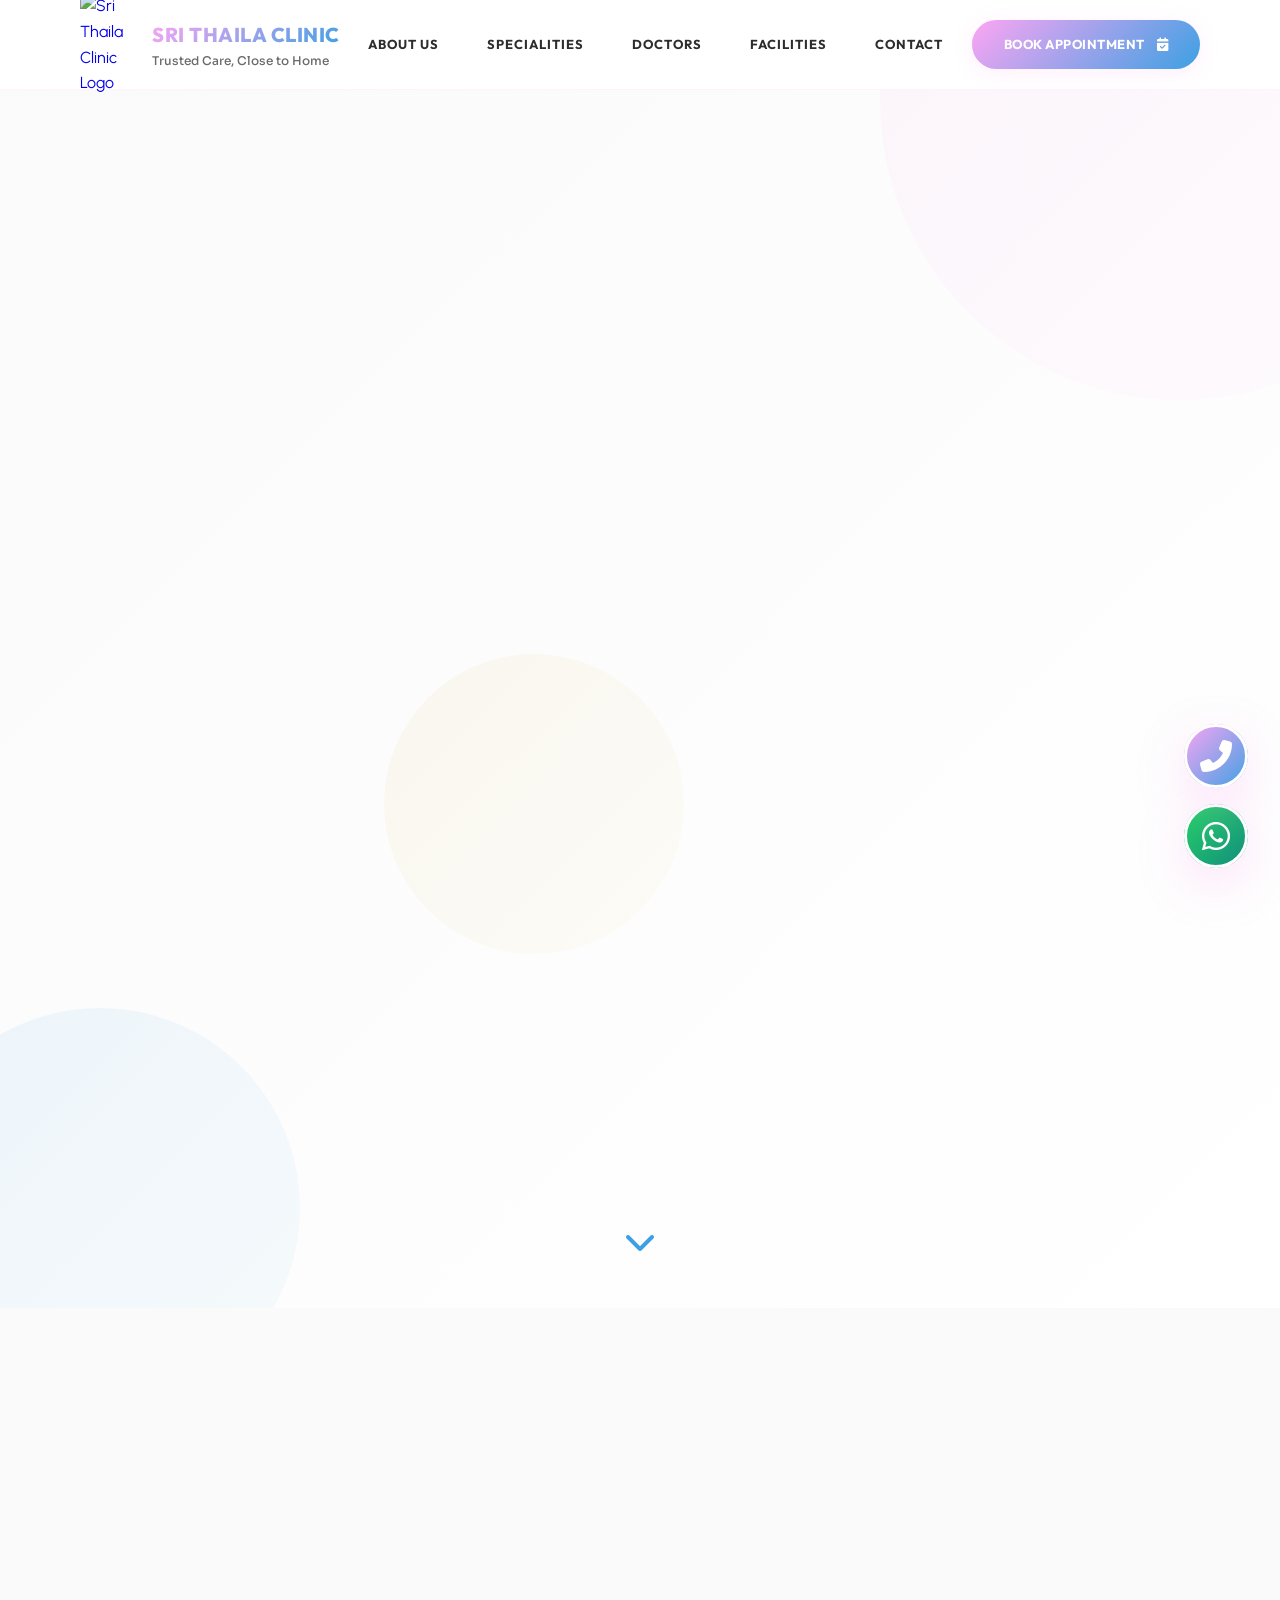
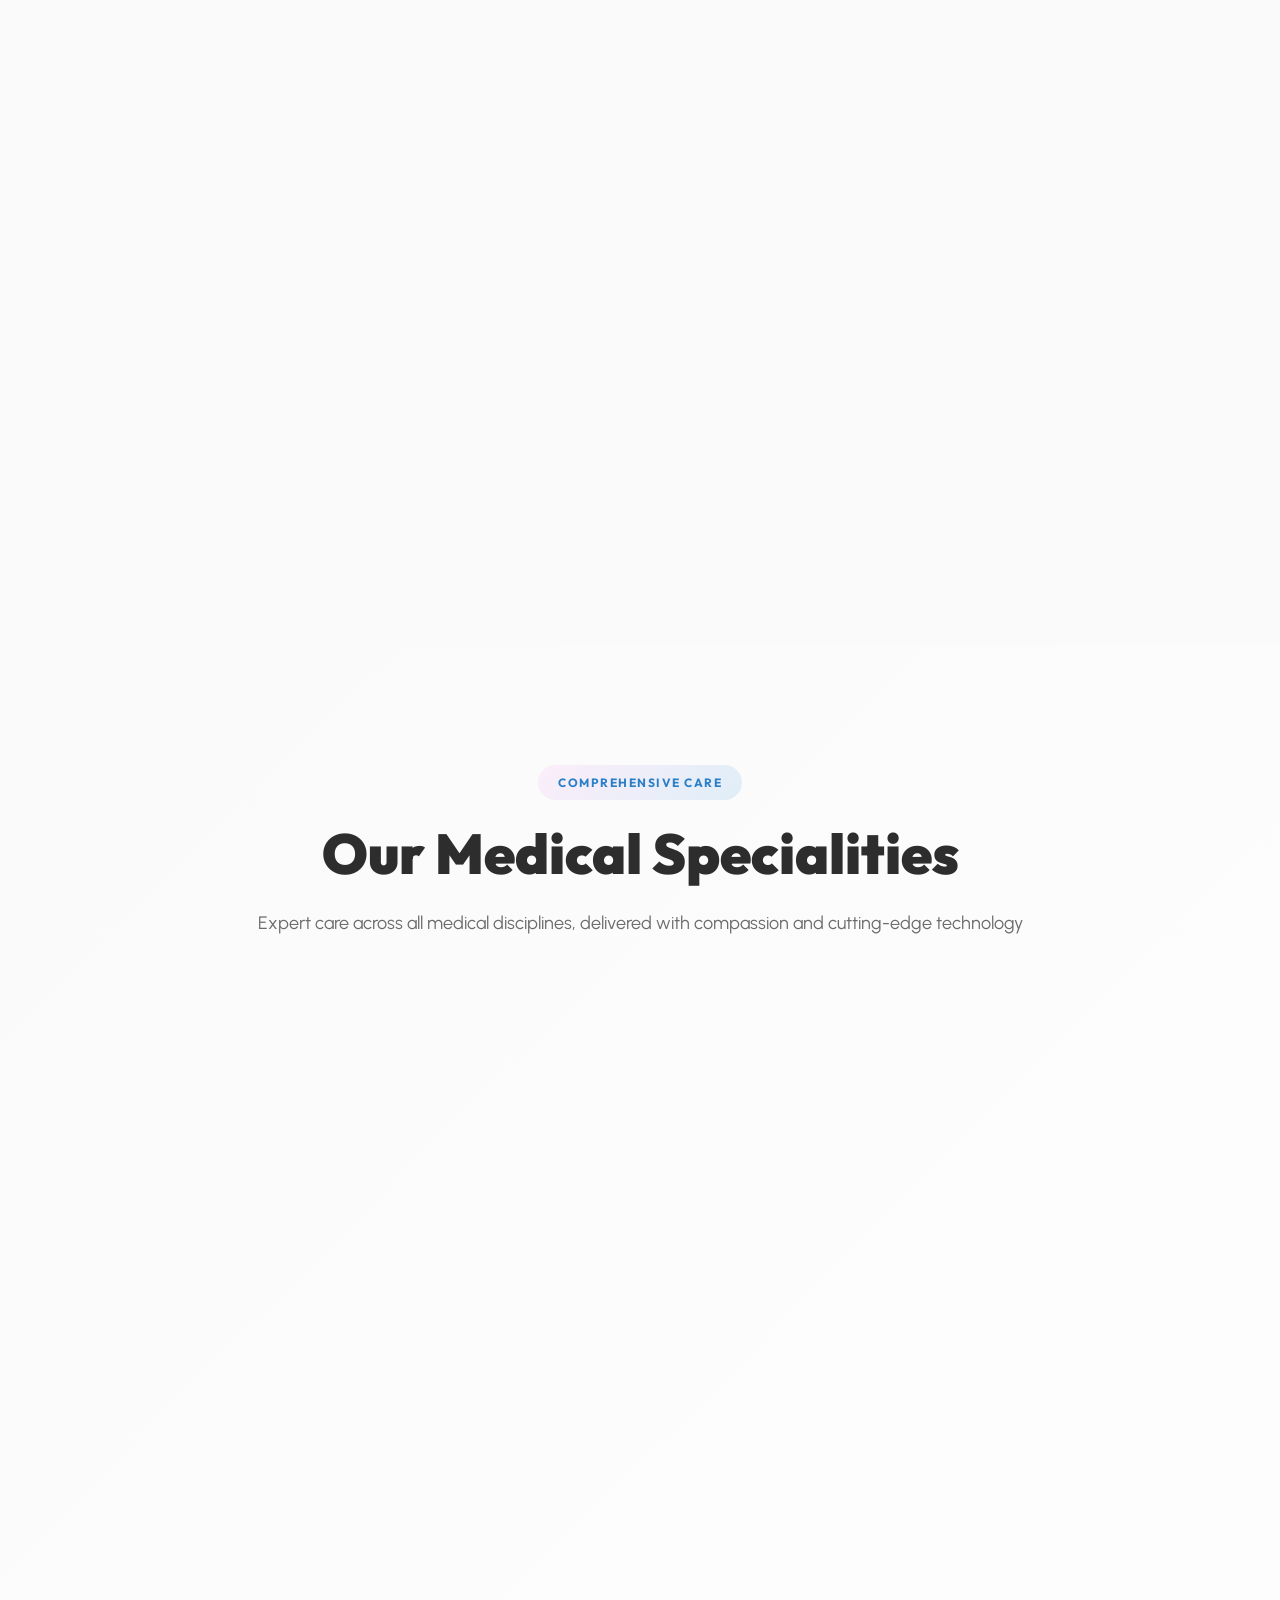
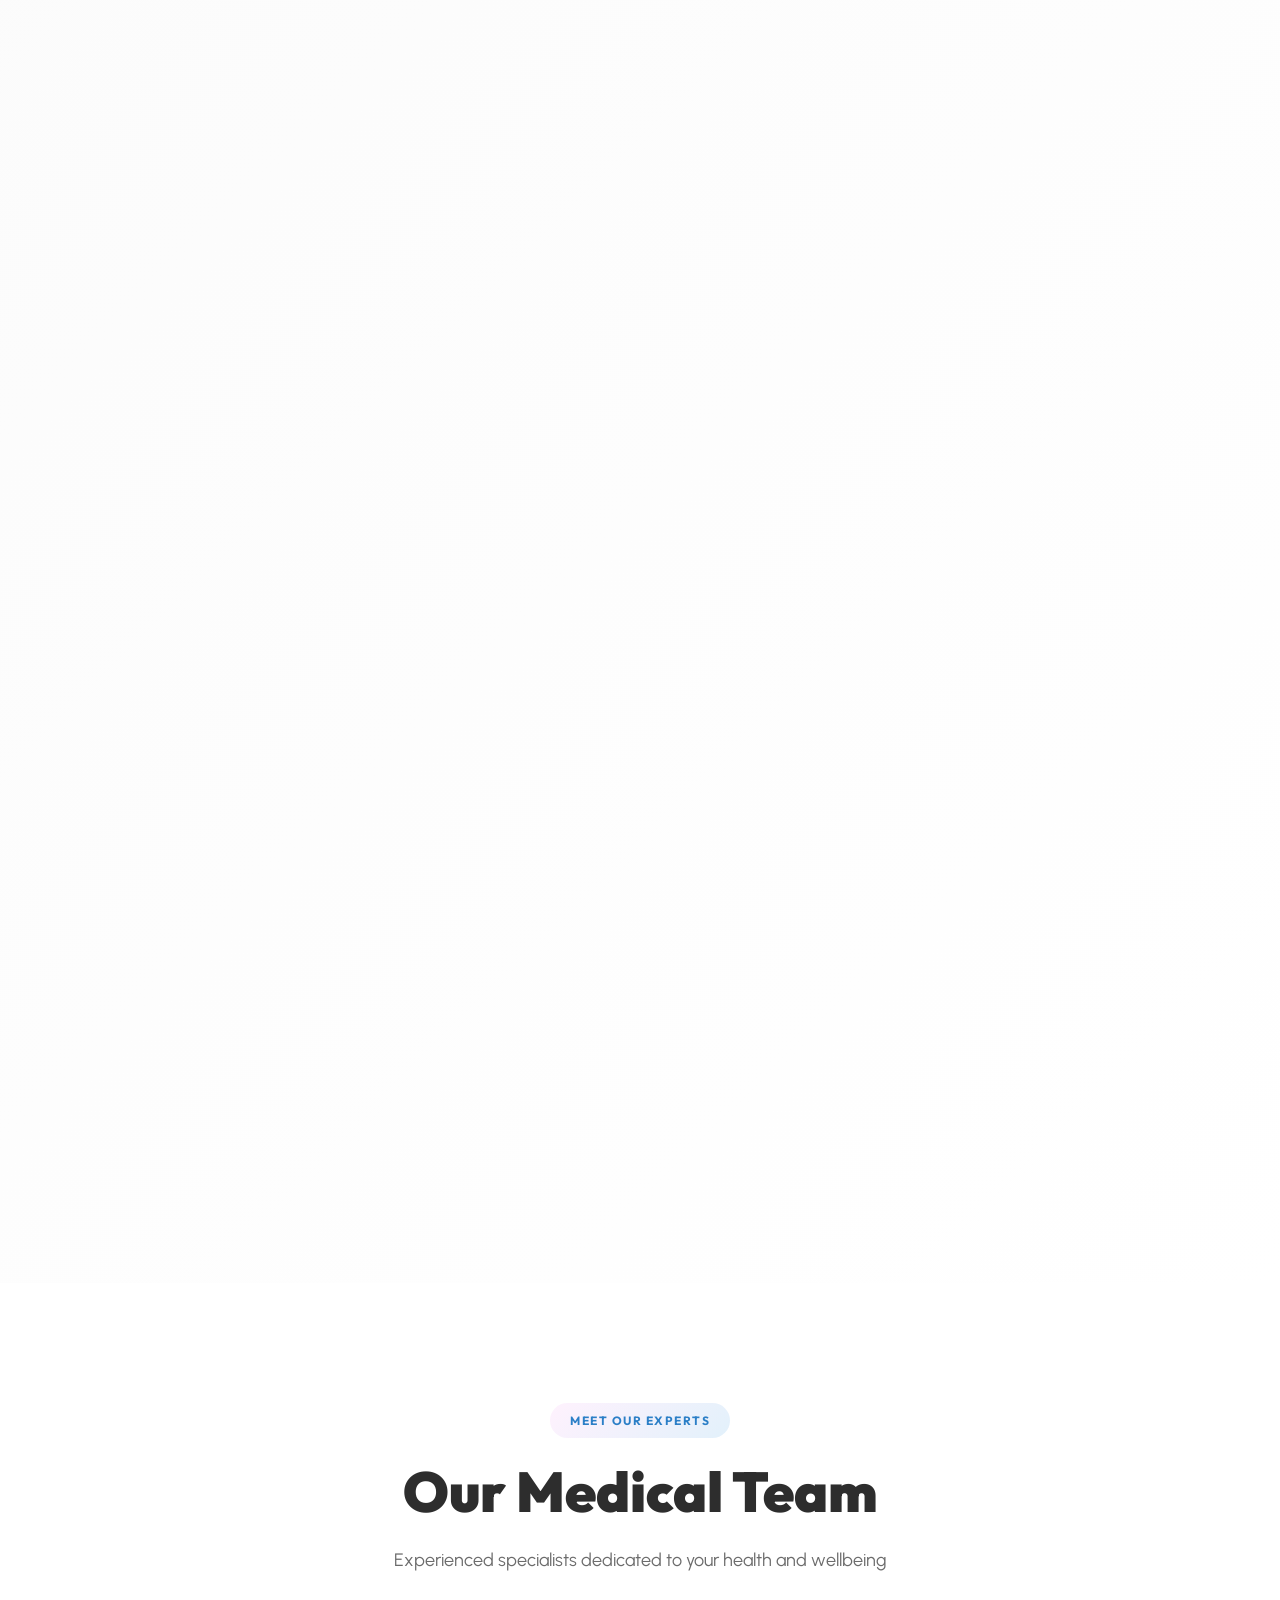
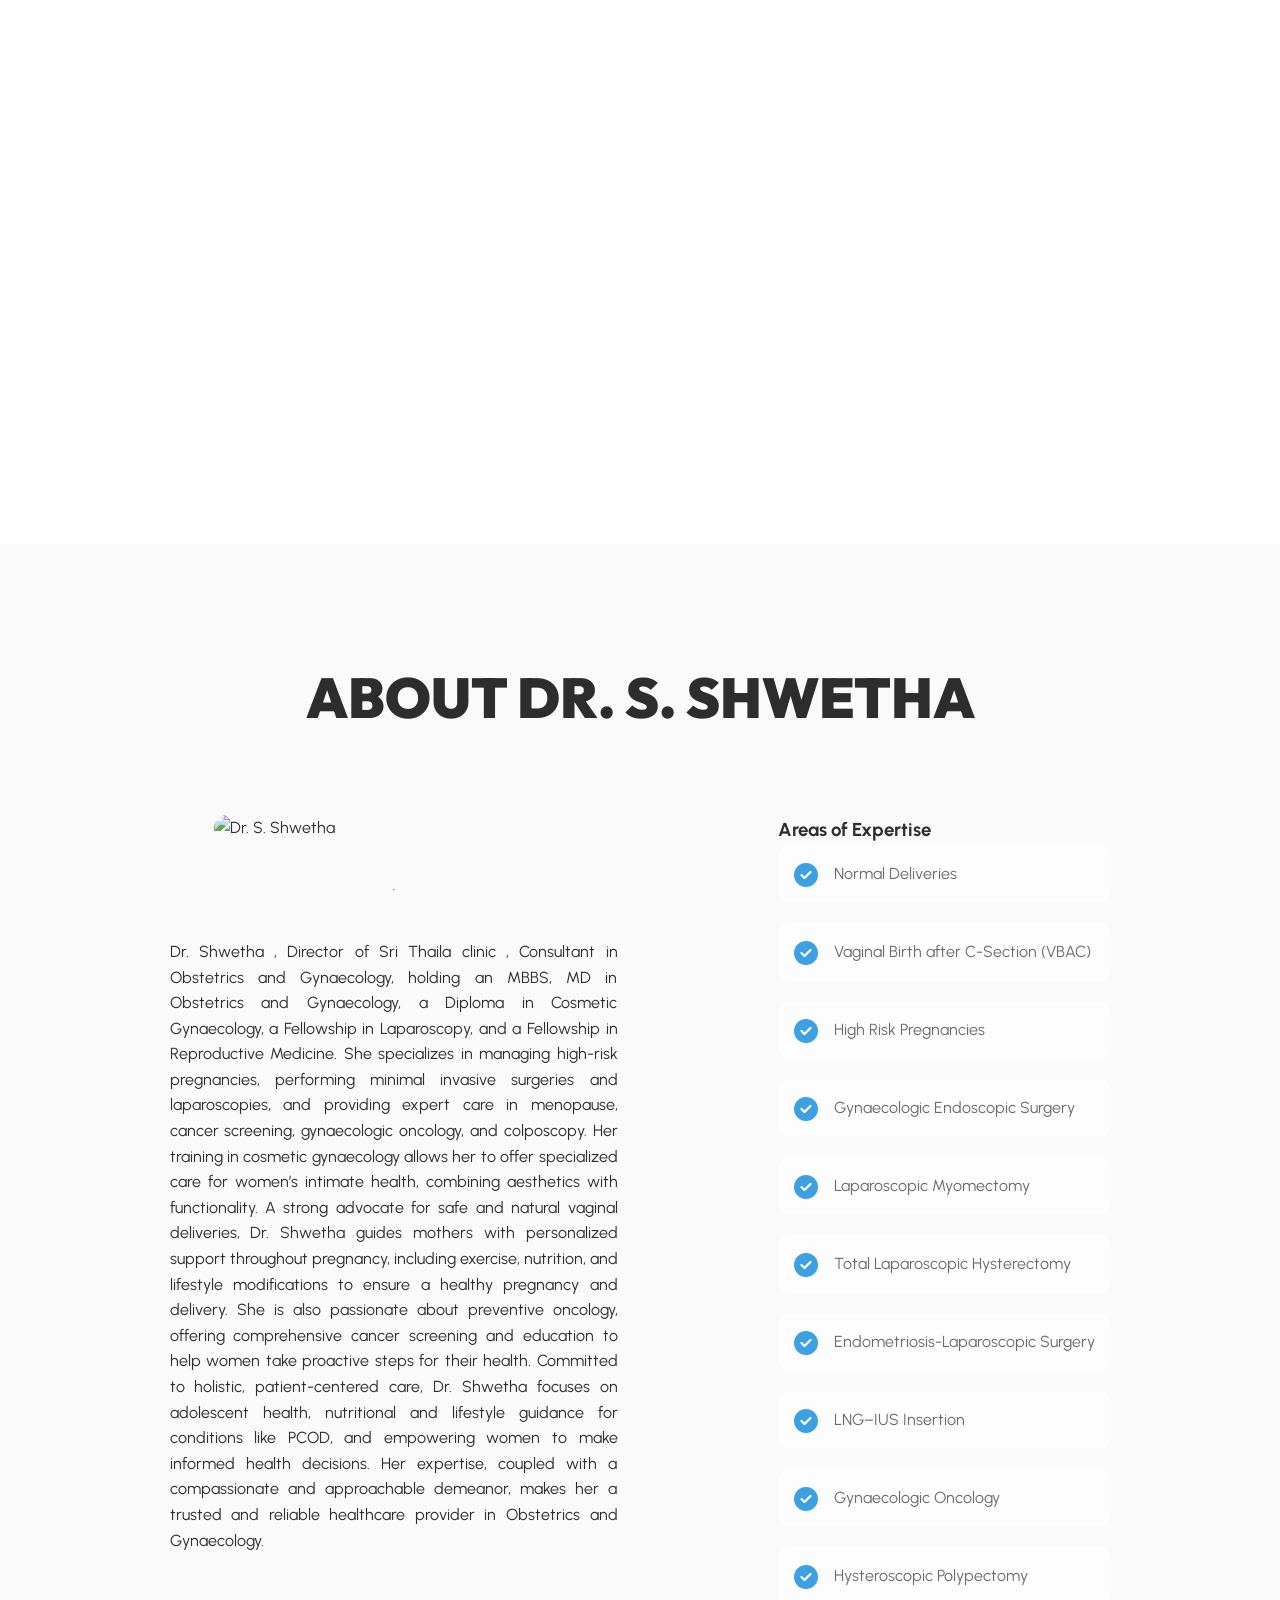
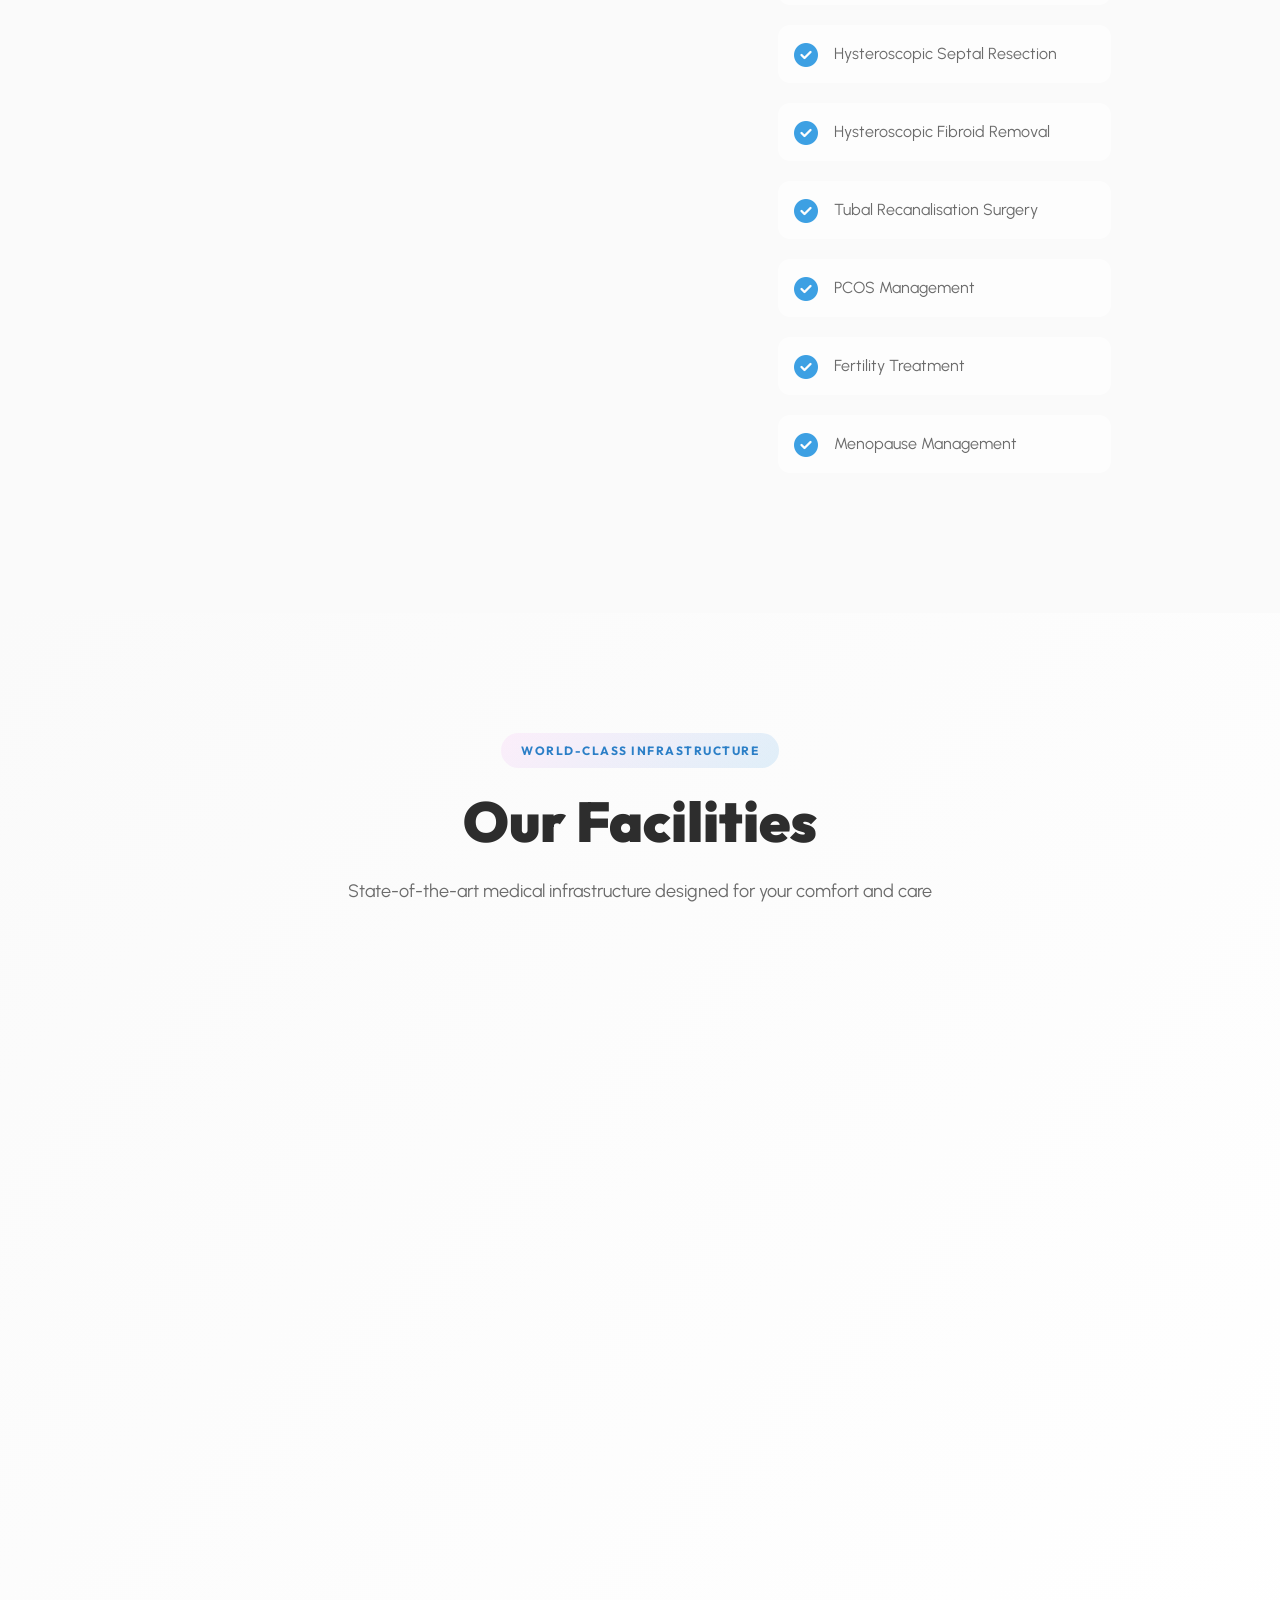
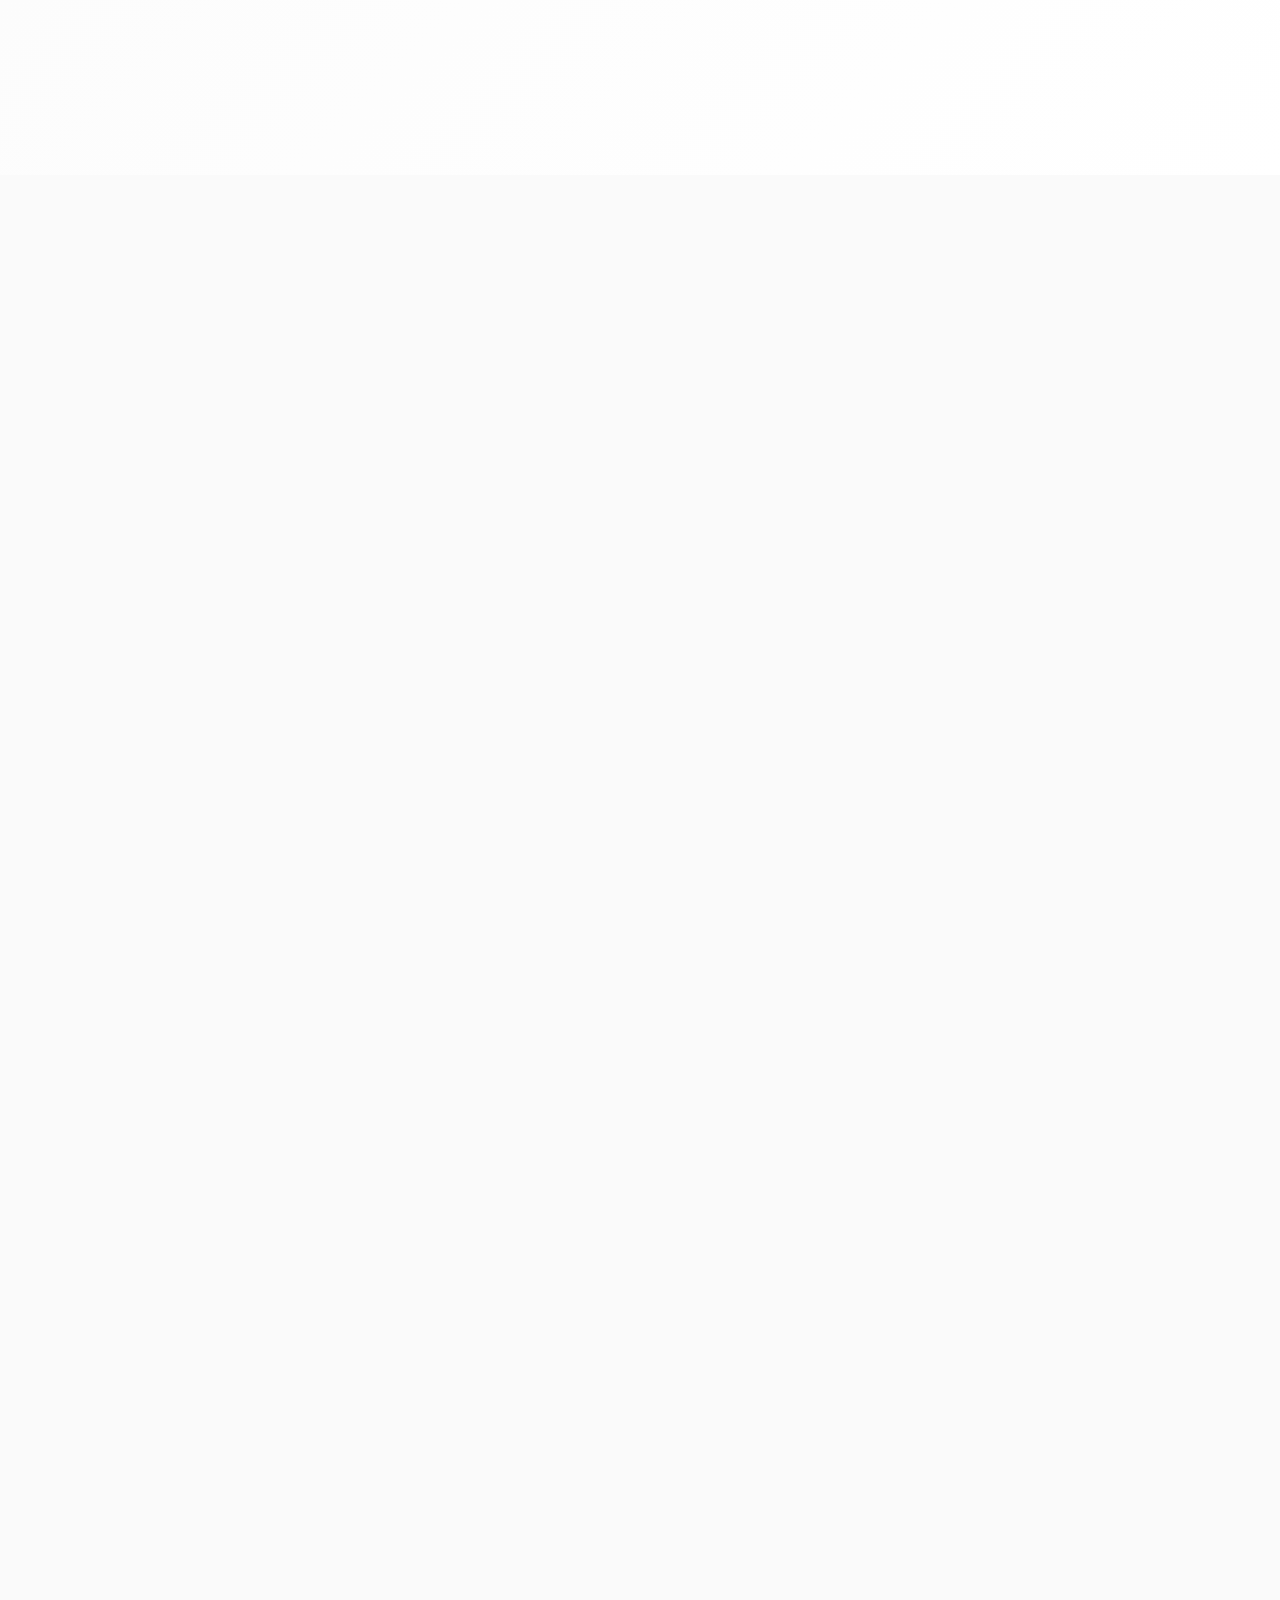
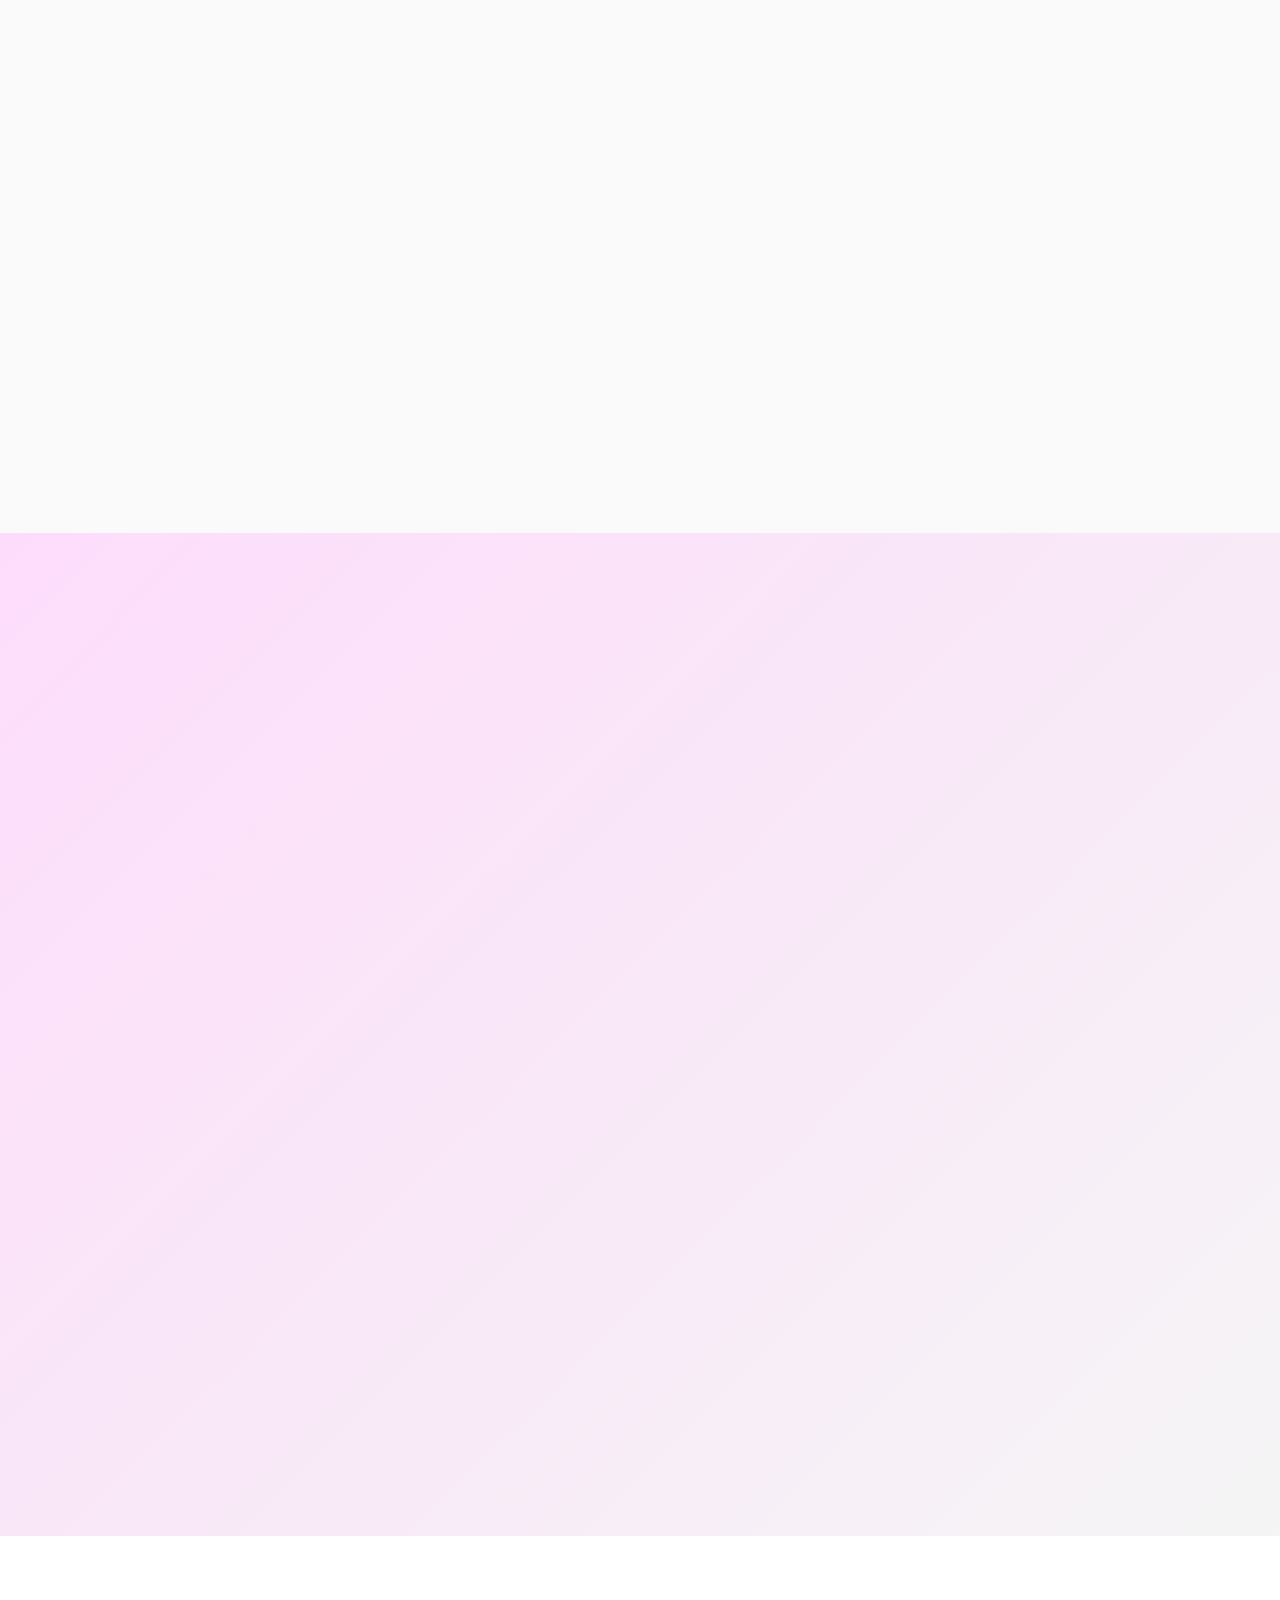
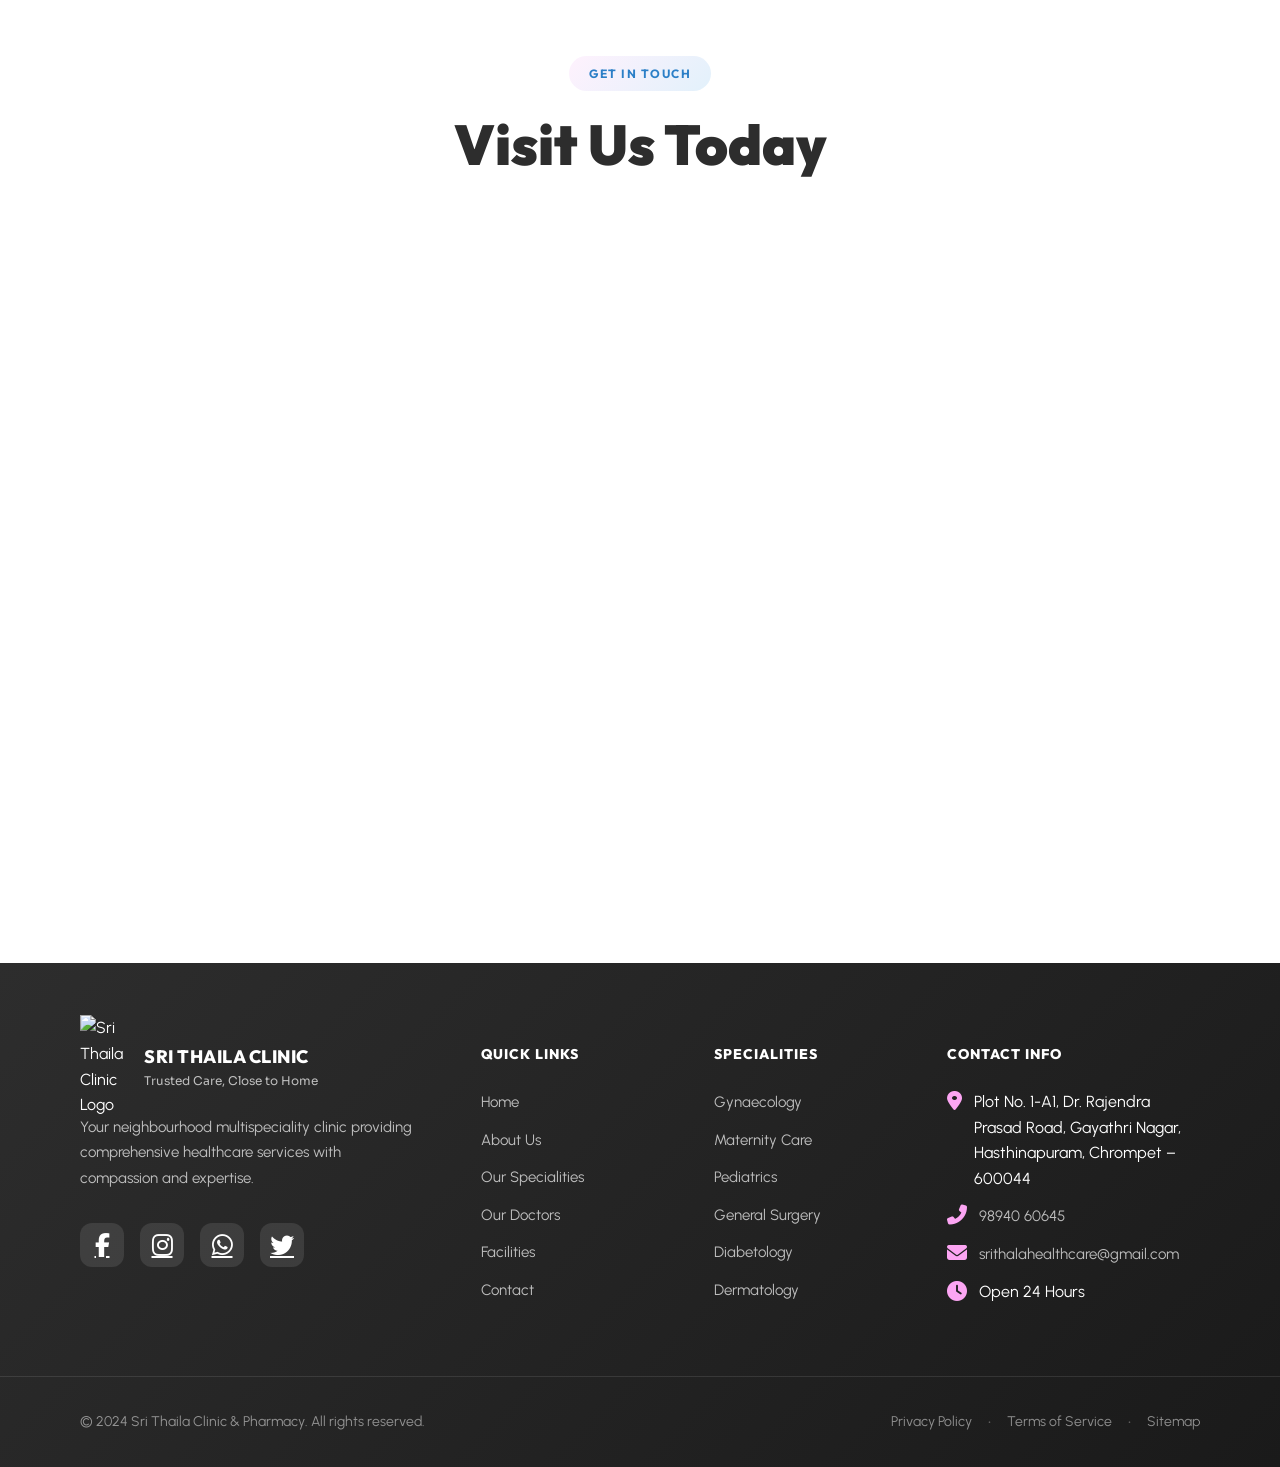
==== commit 765146f5: "slider design done" ====
--- a/index.html
+++ b/index.html
@@ -794,6 +794,34 @@
         </div>
     </section>
 
+    <!-- Testimonials Section with Slider -->
+    <section class="testimonials" id="testimonials" data-scroll-animation>
+        <div class="container">
+            <div class="section-header center">
+                <span class="section-label">PATIENT REVIEWS</span>
+                <h2 class="section-title">What Our Patients Say</h2>
+                <p class="section-description">Real feedback from satisfied patients who trust us with their health</p>
+            </div>
+
+            <div class="testimonial-slider-container">
+                <div class="testimonial-wrapper">
+                    <!-- Slides will be inserted by testimonialSlider.js -->
+                </div>
+
+                <!-- Navigation Buttons -->
+                <button class="testimonial-nav testimonial-prev" aria-label="Previous testimonial">
+                    <i class="fas fa-chevron-left"></i>
+                </button>
+                <button class="testimonial-nav testimonial-next" aria-label="Next testimonial">
+                    <i class="fas fa-chevron-right"></i>
+                </button>
+
+                <!-- Dots/Pagination -->
+                <div class="testimonial-dots"></div>
+            </div>
+        </div>
+    </section>
+
     <!-- Consultation Hours -->
     <section class="consultation-hours" data-scroll-animation>
         <div class="container">
@@ -1194,6 +1222,8 @@
         <span class="pulse-ring"></span>
     </a>
 
+    <script src="testimonialDb.js"></script>
+    <script src="testimonialSlider.js"></script>
     <script src="doctorRouter.js"></script>
     <script src="script.js"></script>
 </body>
--- a/styles.css
+++ b/styles.css
@@ -2010,6 +2010,255 @@
     }
 }
 
+/* ==================== TESTIMONIALS SLIDER ==================== */
+.testimonials {
+    background: linear-gradient(135deg, var(--bg-main) 0%, var(--bg-secondary) 100%);
+    padding: 80px 0;
+    overflow: hidden;
+}
+
+.testimonial-slider-container {
+    position: relative;
+    max-width: 900px;
+    margin: 0 auto;
+    padding: 0 40px;
+}
+
+.testimonial-wrapper {
+    display: flex;
+    transition: transform 0.6s cubic-bezier(0.4, 0, 0.2, 1);
+    will-change: transform;
+}
+
+.testimonial-slide {
+    flex: 0 0 100%;
+    display: flex;
+    padding: 40px;
+    background: white;
+    border-radius: 16px;
+    box-shadow: var(--shadow-md);
+    border-left: 6px solid var(--primary);
+    min-height: 240px;
+    flex-direction: column;
+    justify-content: space-between;
+}
+
+.testimonial-header {
+    margin-bottom: 16px;
+}
+
+.testimonial-title {
+    font-family: var(--font-secondary);
+    font-size: 18px;
+    font-weight: 700;
+    color: var(--text-primary);
+    margin: 0 0 8px 0;
+}
+
+.testimonial-stars {
+    display: flex;
+    gap: 4px;
+    margin-bottom: 12px;
+}
+
+.testimonial-stars i {
+    color: var(--secondary);
+    font-size: 14px;
+}
+
+.testimonial-text {
+    font-family: var(--font-primary);
+    font-size: 15px;
+    line-height: 1.7;
+    color: var(--text-secondary);
+    margin-bottom: 16px;
+}
+
+.testimonial-footer {
+    display: flex;
+    align-items: center;
+    gap: 12px;
+}
+
+.testimonial-avatar {
+    width: 48px;
+    height: 48px;
+    border-radius: 50%;
+    background: linear-gradient(135deg, var(--primary), var(--accent));
+    display: flex;
+    align-items: center;
+    justify-content: center;
+    color: white;
+    font-weight: 700;
+    font-size: 18px;
+}
+
+.testimonial-author {
+    display: flex;
+    flex-direction: column;
+}
+
+.testimonial-author-name {
+    font-family: var(--font-secondary);
+    font-weight: 700;
+    color: var(--text-primary);
+    font-size: 14px;
+}
+
+.testimonial-author-role {
+    font-family: var(--font-primary);
+    font-size: 12px;
+    color: var(--text-light);
+}
+
+/* Navigation Buttons */
+.testimonial-nav {
+    position: absolute;
+    top: 50%;
+    transform: translateY(-50%);
+    width: 48px;
+    height: 48px;
+    background: linear-gradient(135deg, var(--primary), var(--accent));
+    border: none;
+    border-radius: 50%;
+    color: white;
+    font-size: 18px;
+    cursor: pointer;
+    display: flex;
+    align-items: center;
+    justify-content: center;
+    transition: all 0.3s ease;
+    box-shadow: var(--shadow-md);
+    z-index: 5;
+}
+
+.testimonial-nav:hover {
+    transform: translateY(-50%) scale(1.1);
+    box-shadow: var(--shadow-lg);
+}
+
+.testimonial-nav:active {
+    transform: translateY(-50%) scale(0.95);
+}
+
+.testimonial-prev {
+    left: -60px;
+}
+
+.testimonial-next {
+    right: -60px;
+}
+
+/* Pagination Dots */
+.testimonial-dots {
+    display: flex;
+    justify-content: center;
+    gap: 10px;
+    margin-top: 32px;
+}
+
+.testimonial-dot {
+    width: 10px;
+    height: 10px;
+    background: rgba(212, 182, 83, 0.4);
+    border-radius: 50%;
+    border: none;
+    cursor: pointer;
+    transition: all 0.3s ease;
+}
+
+.testimonial-dot:hover {
+    background: rgba(212, 182, 83, 0.6);
+}
+
+.testimonial-dot.active {
+    background: var(--secondary);
+    width: 28px;
+    border-radius: 6px;
+    box-shadow: 0 4px 12px rgba(212, 182, 83, 0.4);
+}
+
+/* Responsive */
+@media (max-width: 1024px) {
+    .testimonial-prev {
+        left: 10px;
+    }
+    
+    .testimonial-next {
+        right: 10px;
+    }
+}
+
+@media (max-width: 768px) {
+    .testimonials {
+        padding: 60px 0;
+    }
+    
+    .testimonial-slider-container {
+        padding: 0 20px;
+    }
+    
+    .testimonial-slide {
+        padding: 24px;
+        min-height: auto;
+    }
+    
+    .testimonial-text {
+        font-size: 14px;
+    }
+    
+    .testimonial-nav {
+        width: 40px;
+        height: 40px;
+        font-size: 16px;
+    }
+}
+
+@media (max-width: 480px) {
+    .testimonials {
+        padding: 48px 0;
+    }
+    
+    .testimonial-slider-container {
+        padding: 0 12px;
+    }
+    
+    .testimonial-slide {
+        padding: 20px;
+    }
+    
+    .testimonial-title {
+        font-size: 16px;
+    }
+    
+    .testimonial-text {
+        font-size: 13px;
+    }
+    
+    .testimonial-prev,
+    .testimonial-next {
+        left: auto;
+        right: auto;
+        width: 36px;
+        height: 36px;
+        font-size: 14px;
+    }
+    
+    .testimonial-prev {
+        bottom: -50px;
+        left: 20px;
+        top: auto;
+        transform: none;
+    }
+    
+    .testimonial-next {
+        bottom: -50px;
+        right: 20px;
+        top: auto;
+        transform: none;
+    }
+}
+
 @media (max-width: 480px) {
     .hero-title {
         font-size: 28px;
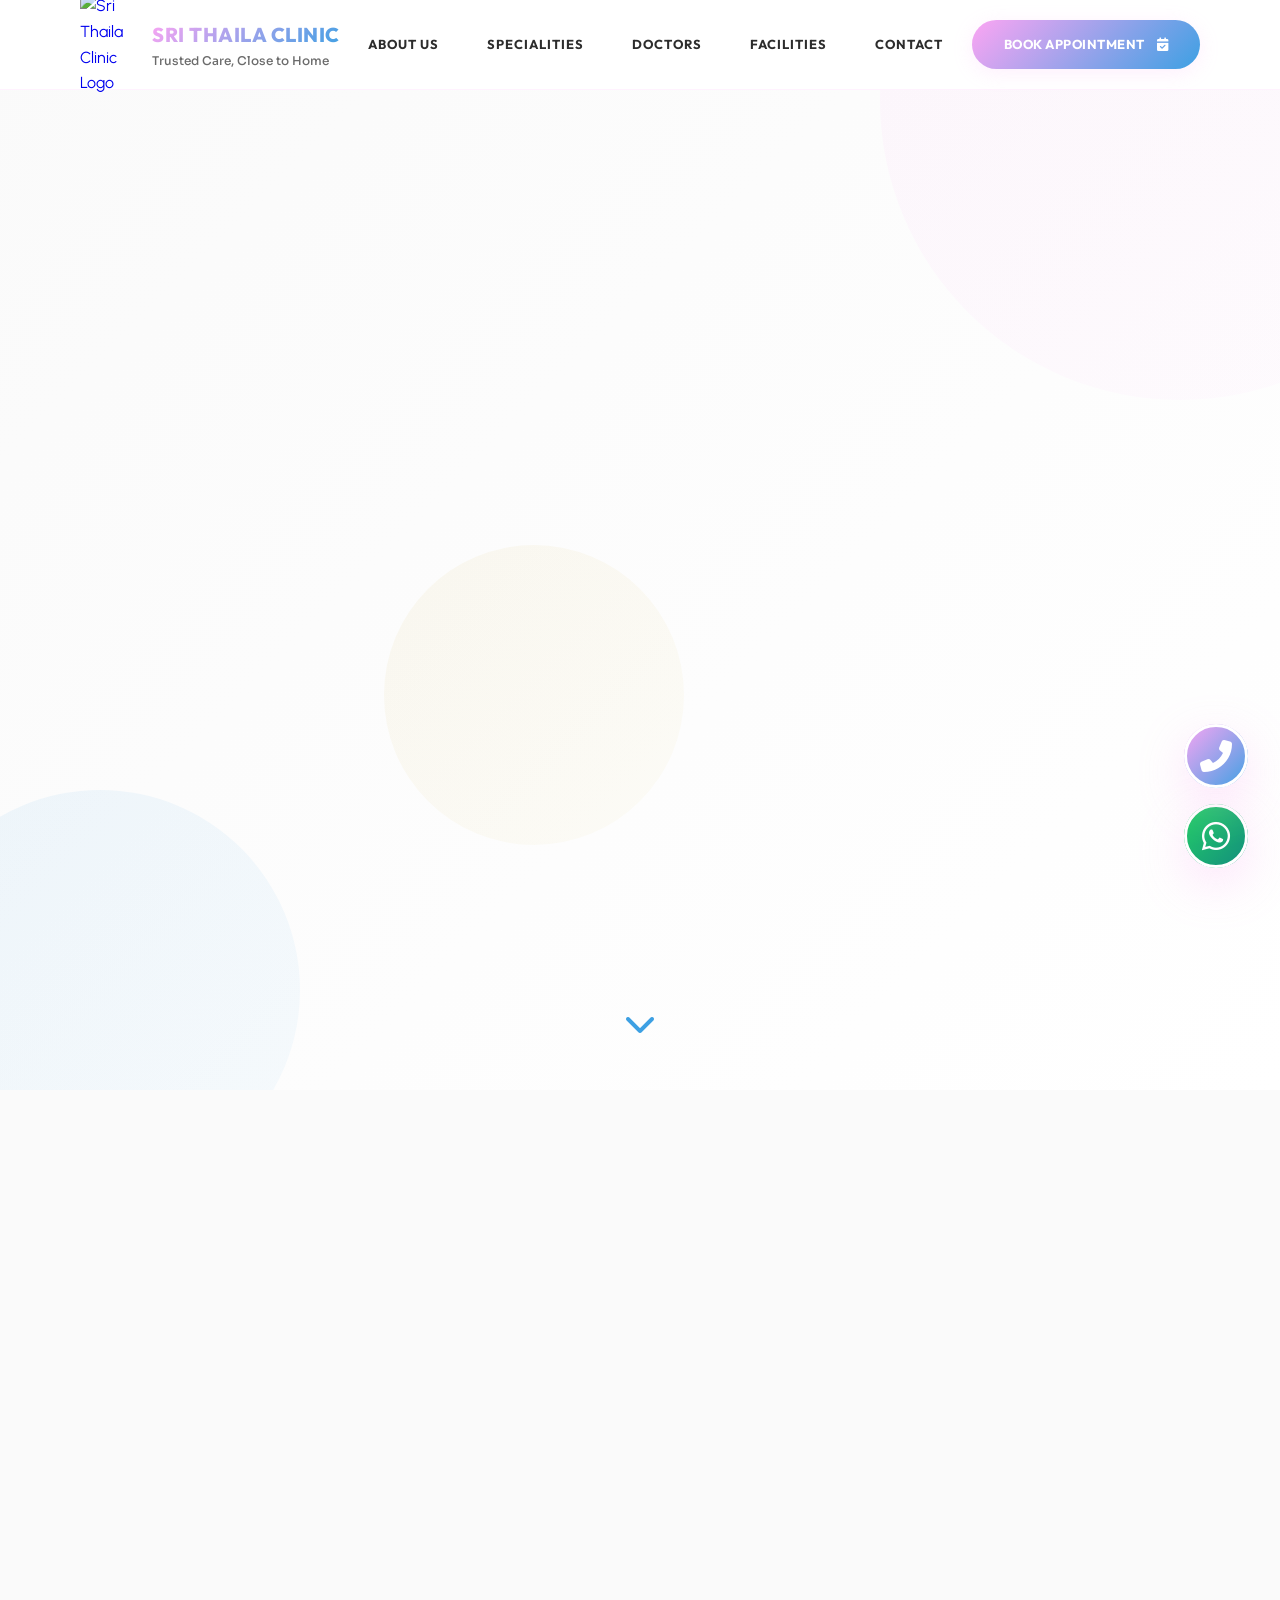
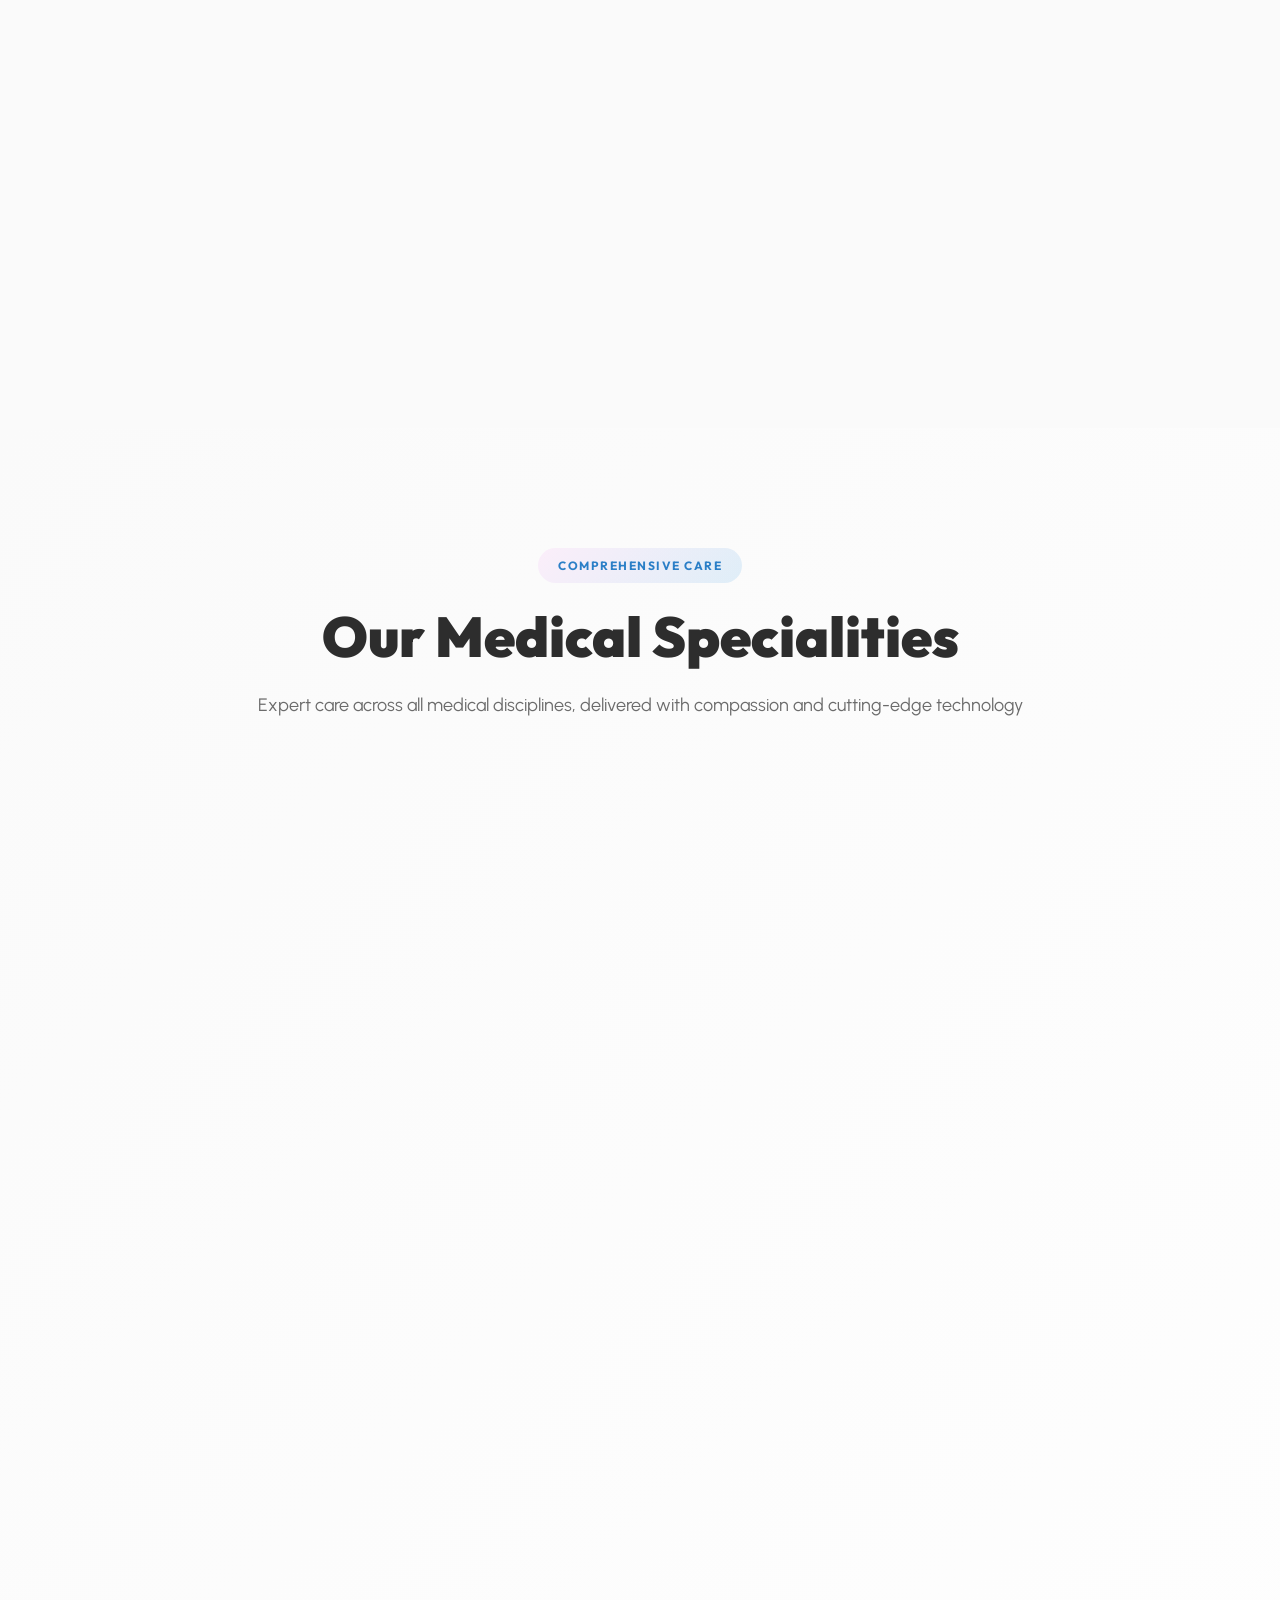
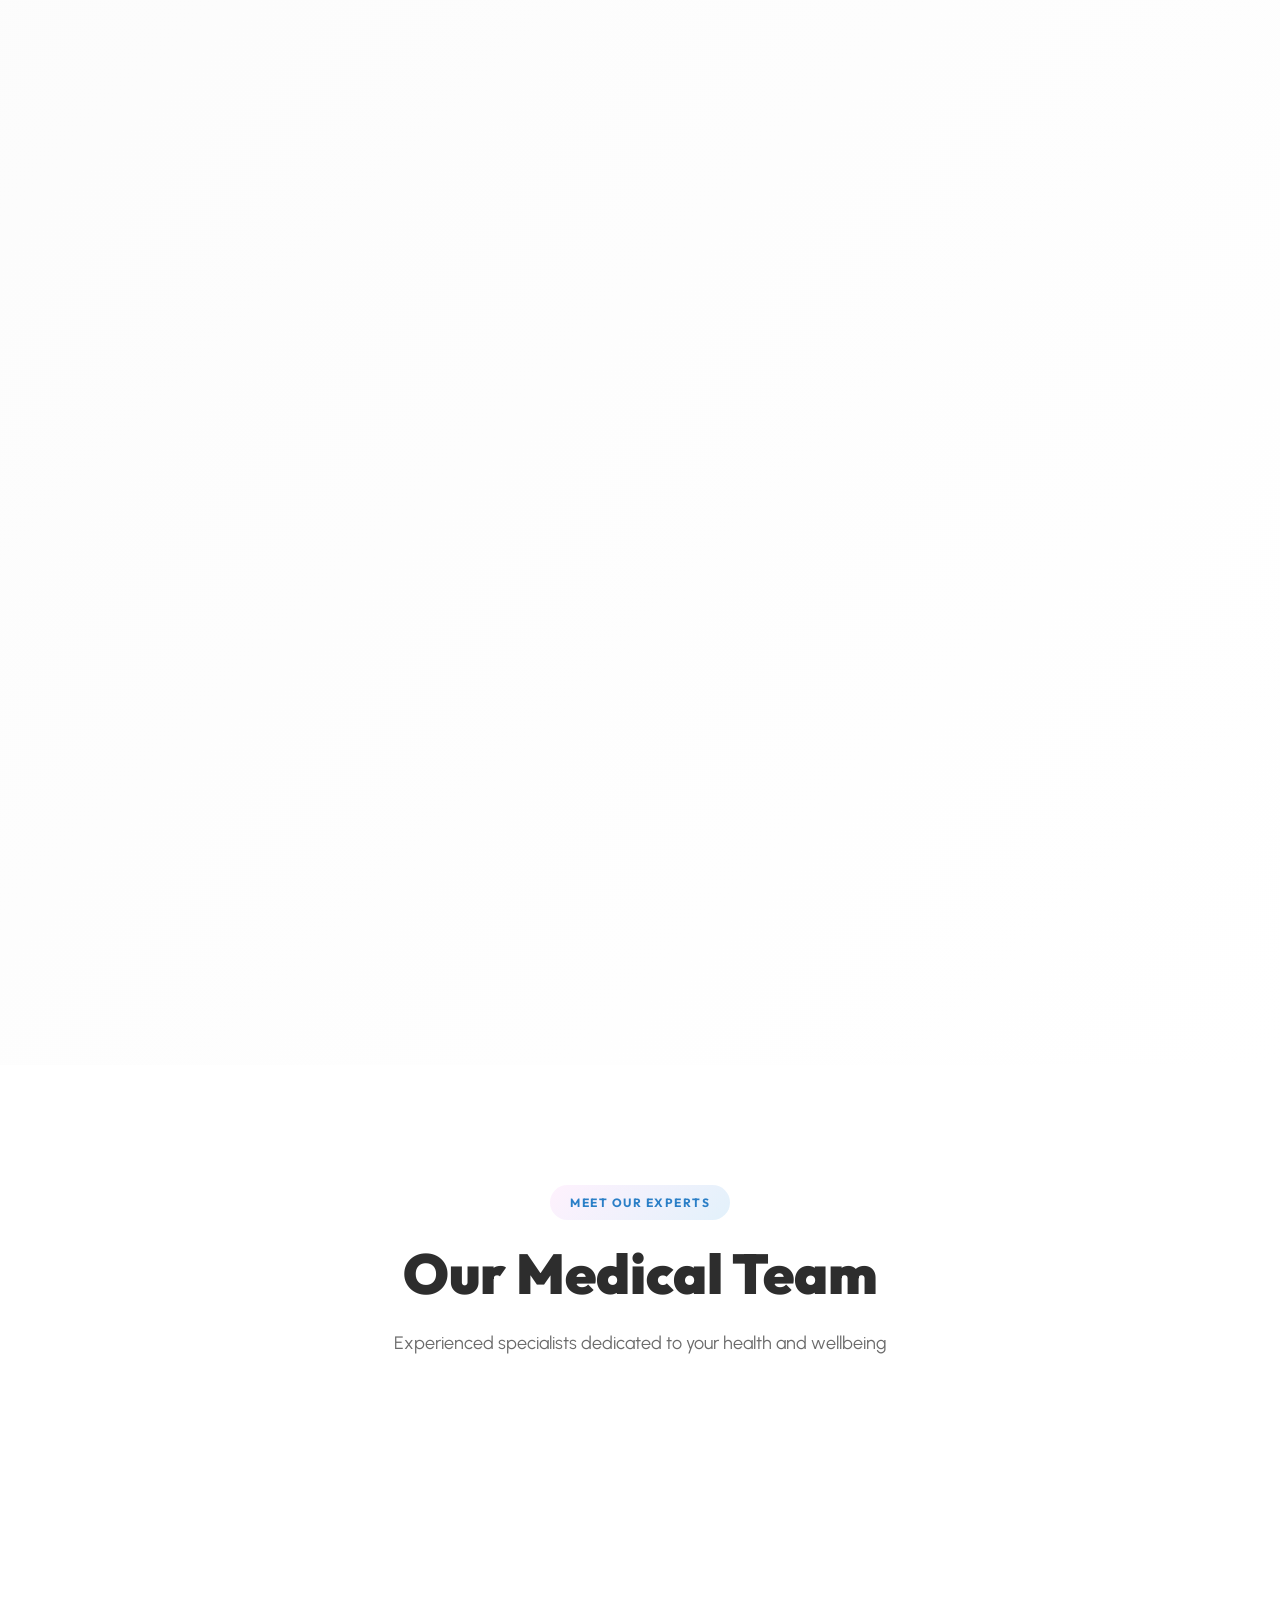
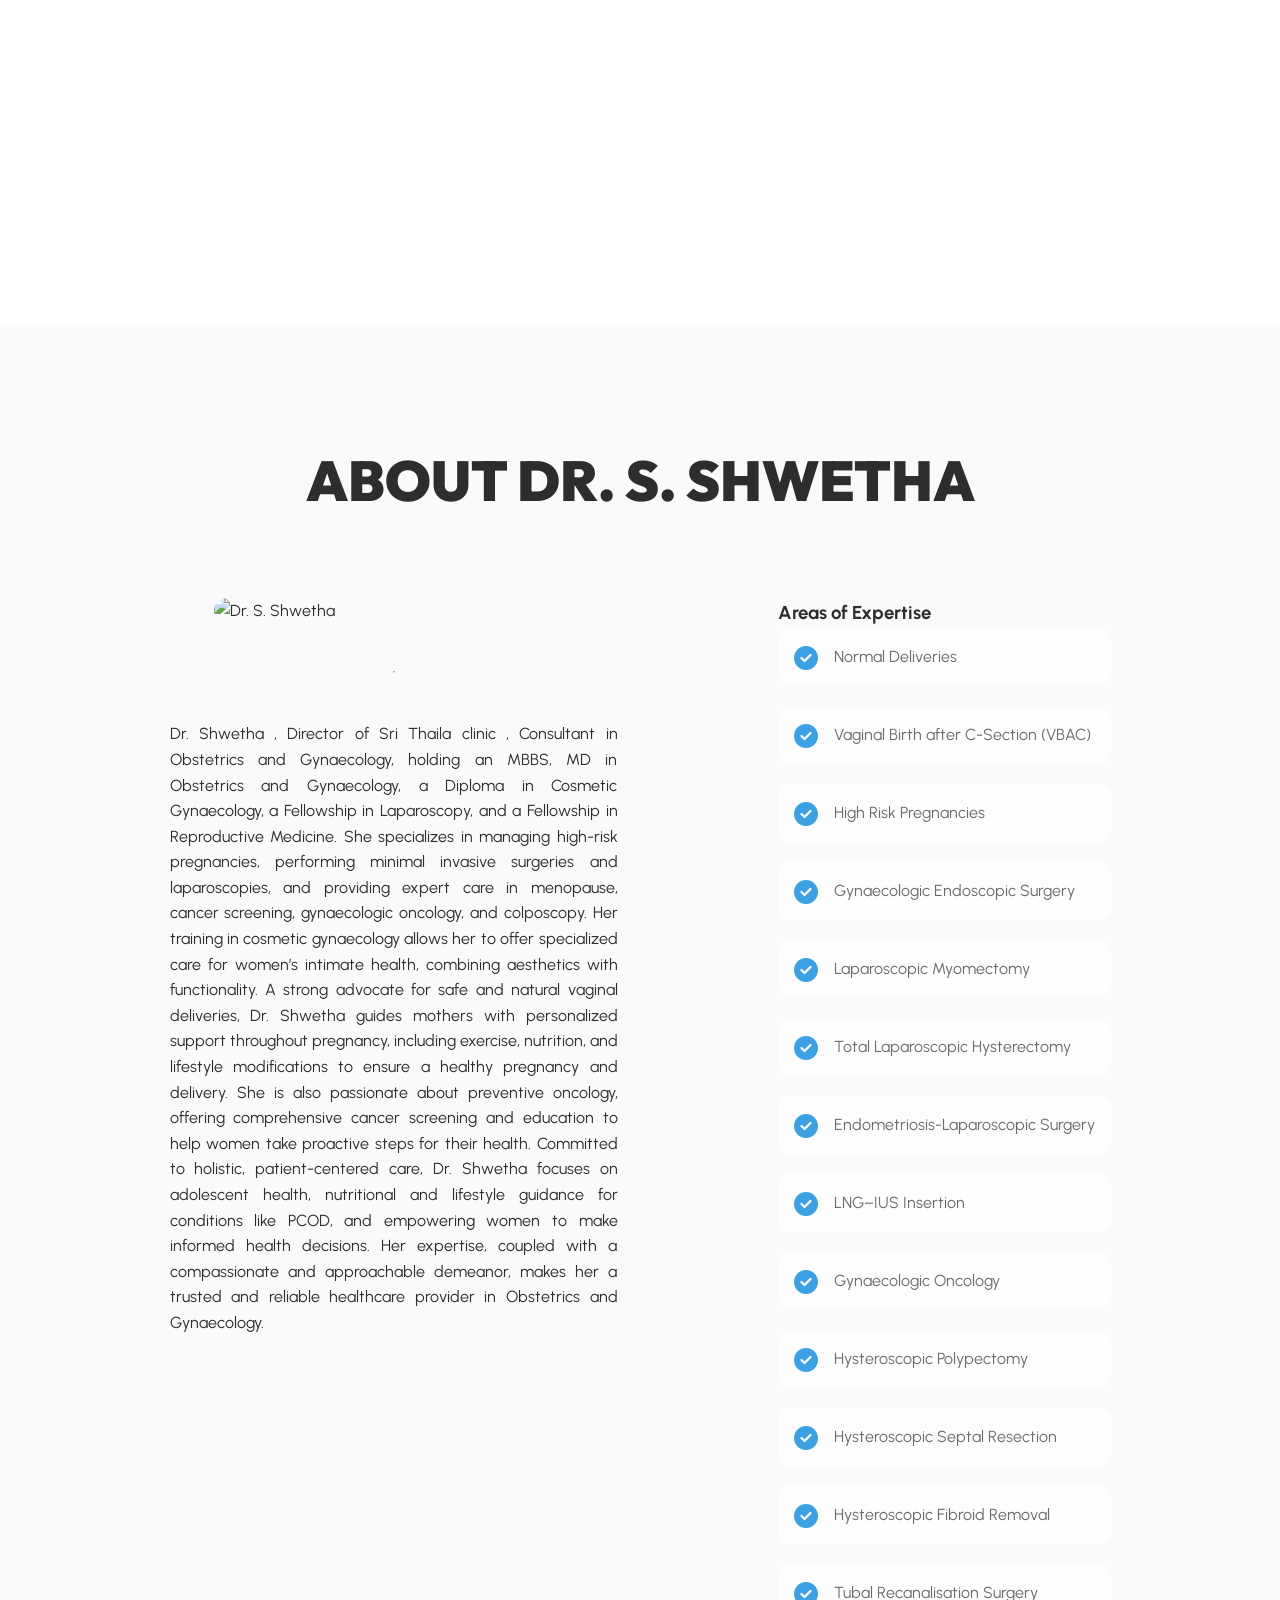
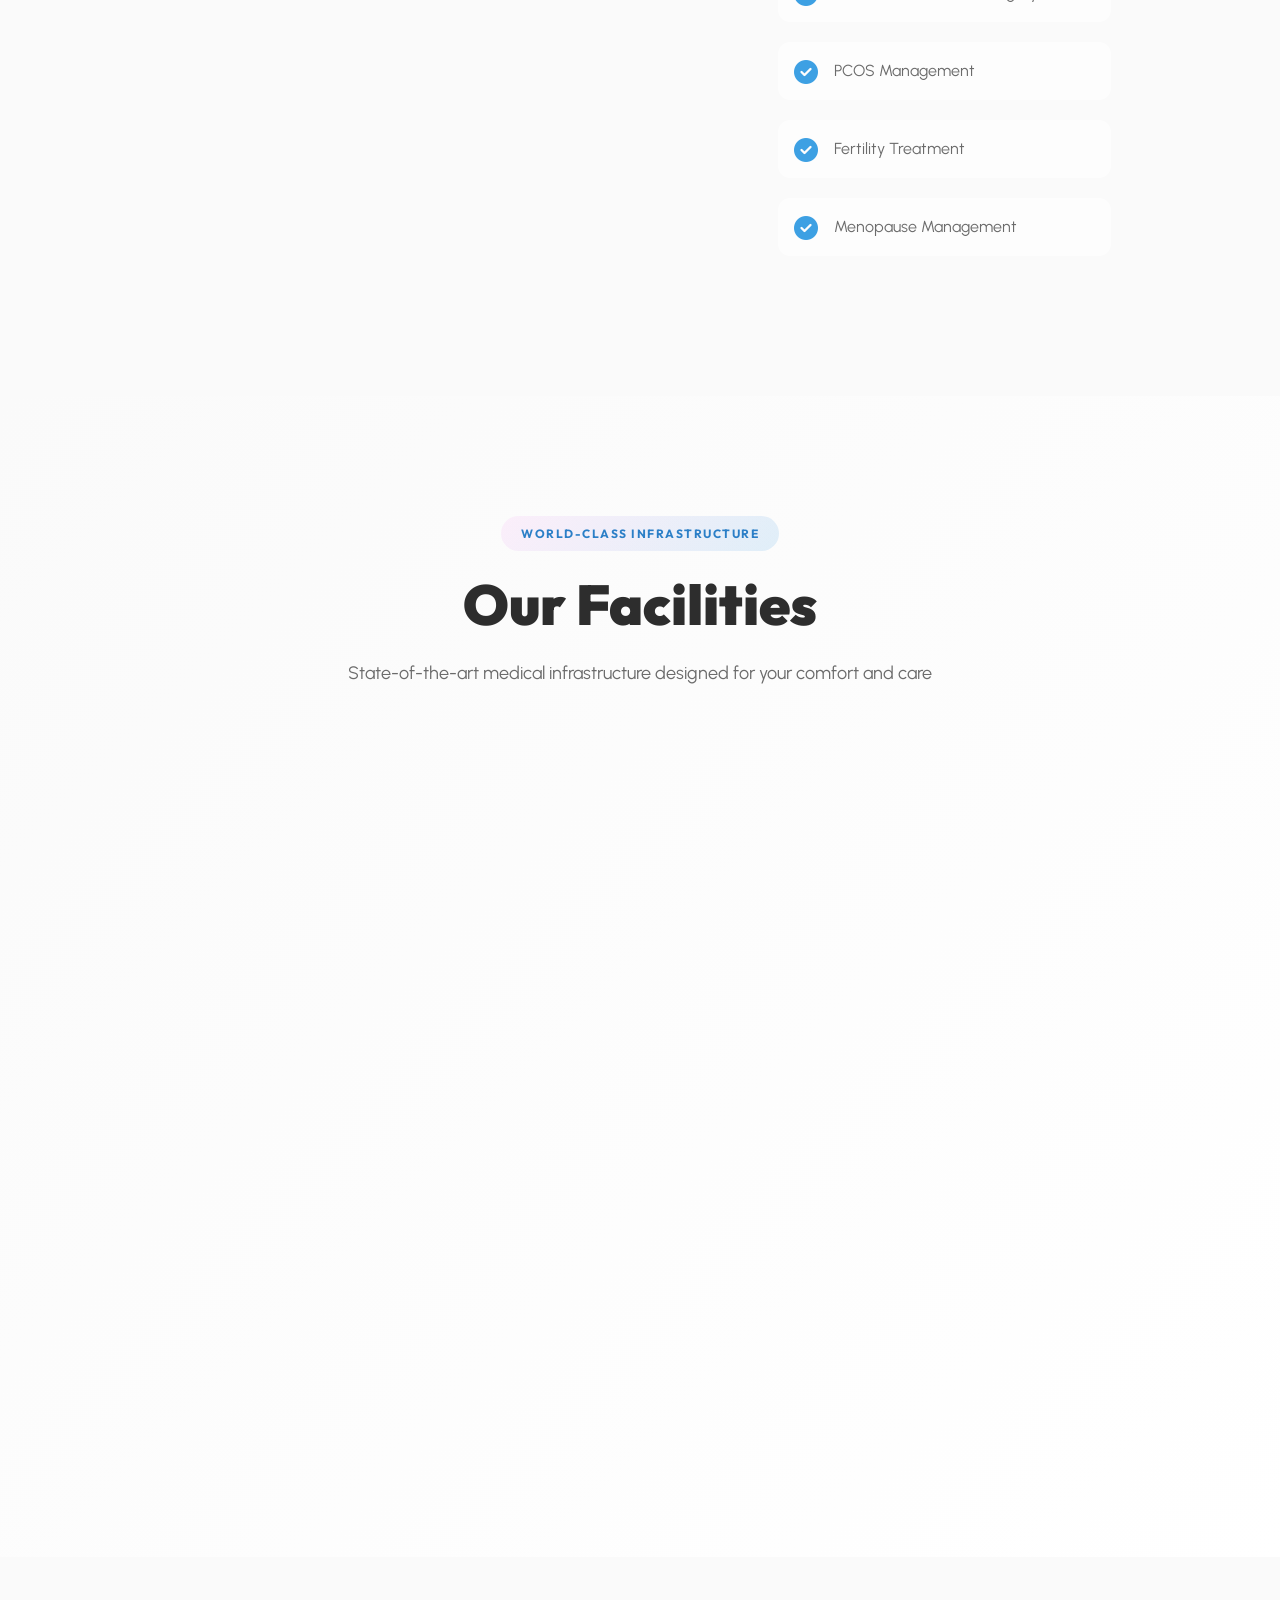
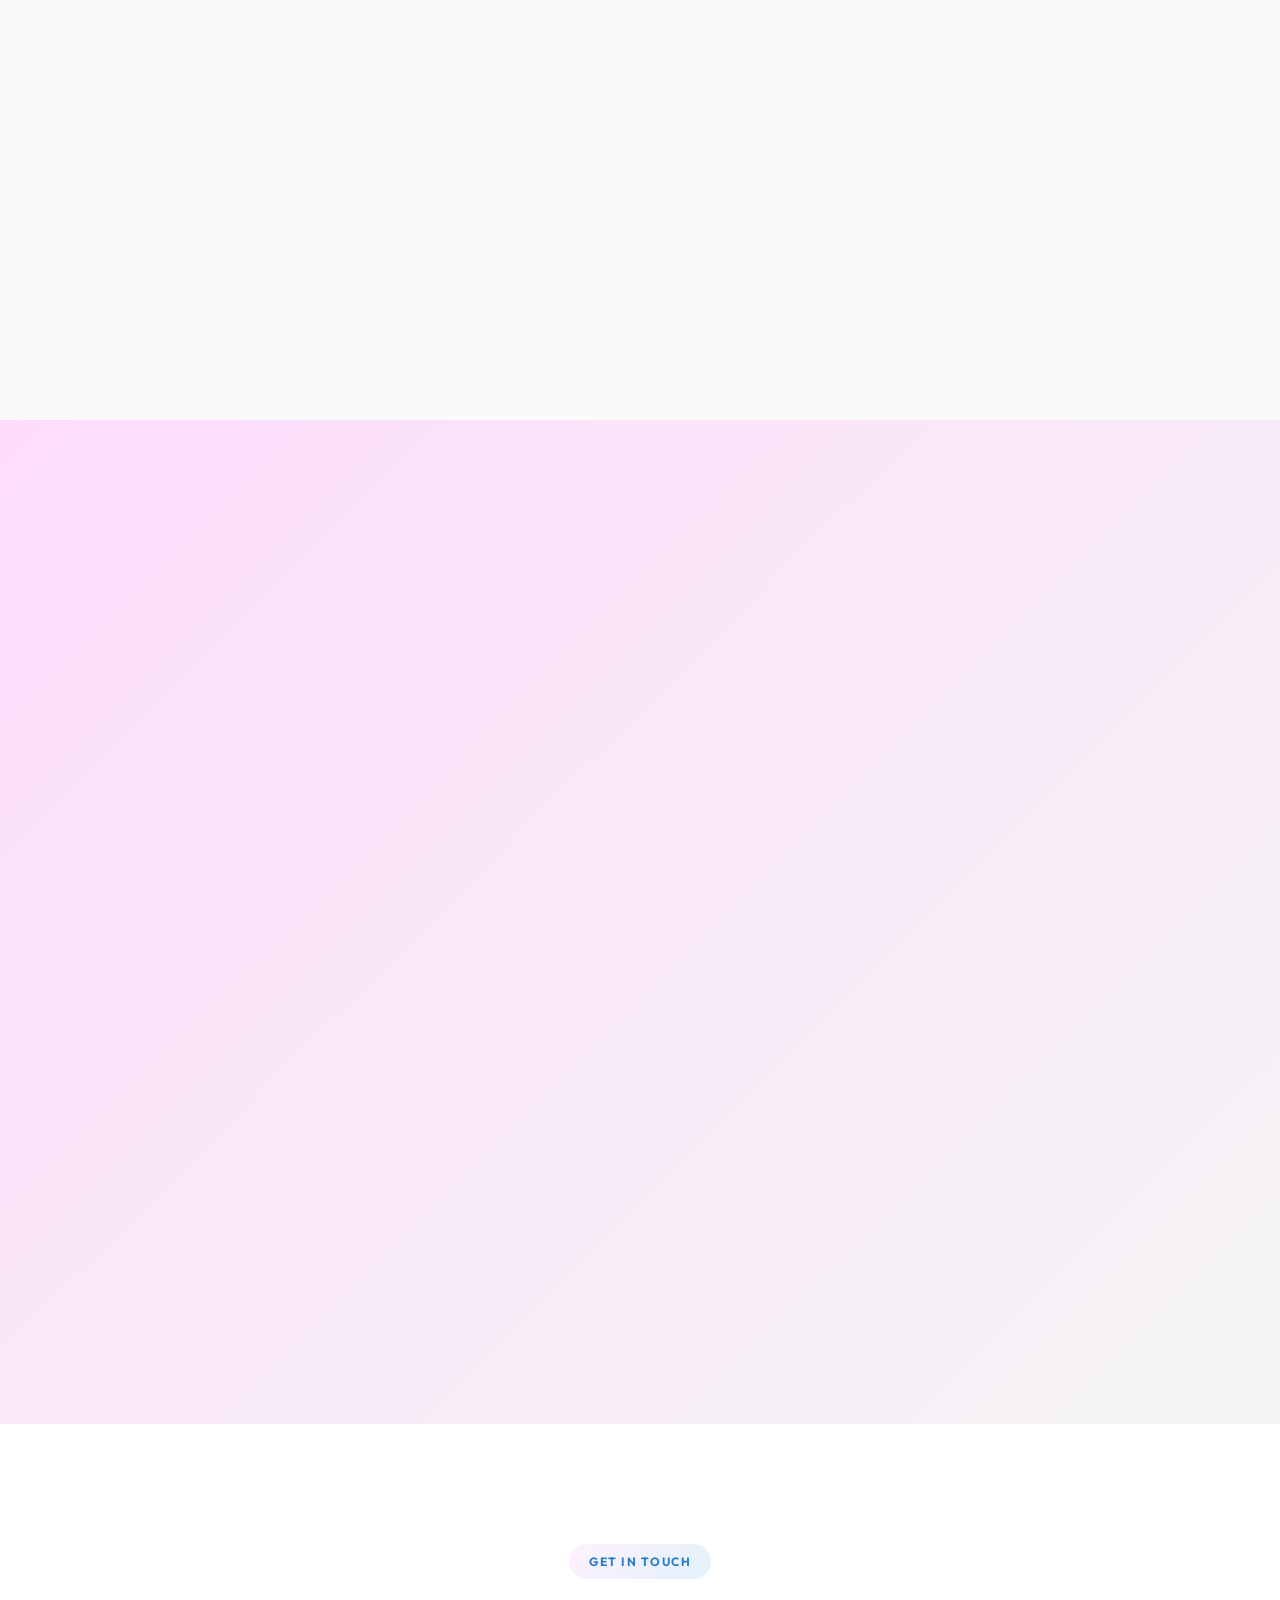
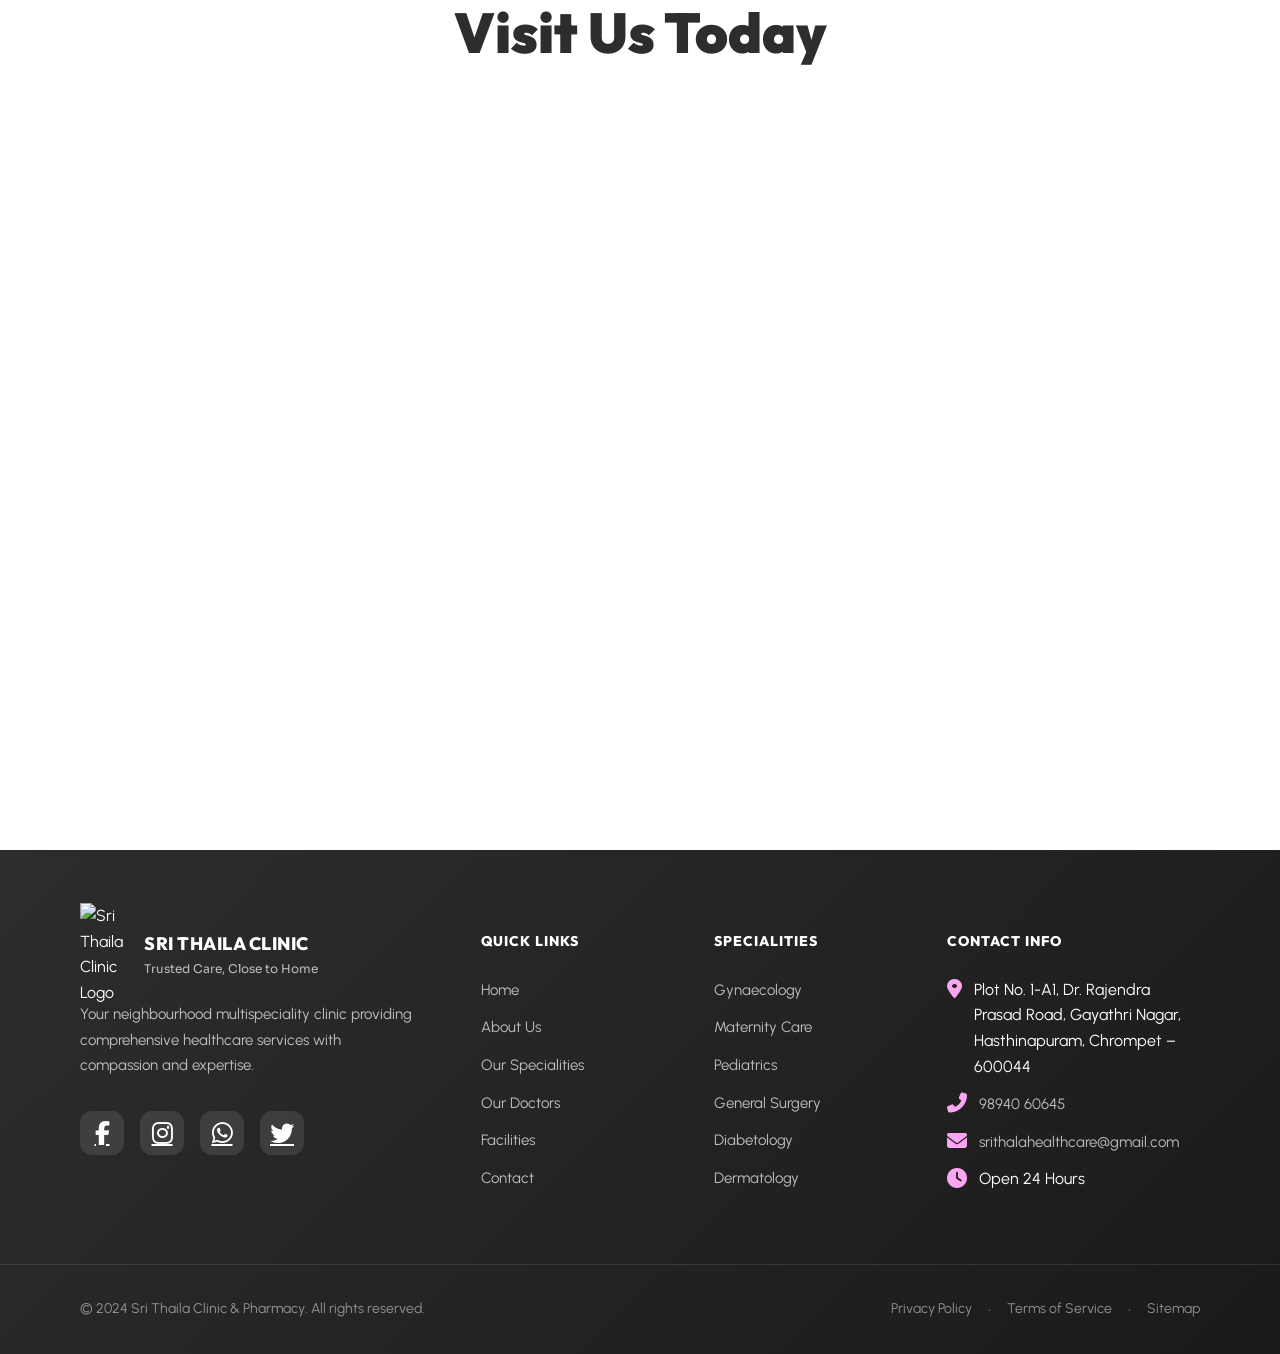
==== commit 3e997437: "Comment out the hero main title in index.html Comment out the main title for the clinic." ====
--- a/index.html
+++ b/index.html
@@ -94,9 +94,9 @@
                     <i class="fas fa-clock"></i>
                     <span>OPEN 24 HOURS</span>
                 </div>
-                <h1 class="hero-main-title">
+                <!-- <h1 class="hero-main-title">
                     SRI THAILA CLINIC
-                </h1>
+                </h1> -->
                 <h1 class="hero-title">
                     Your Neighbourhood<br>
                     <span class="gradient-text">Multispeciality Clinic</span>
@@ -1228,4 +1228,4 @@
     <script src="script.js"></script>
 </body>
 
-</html>+</html>
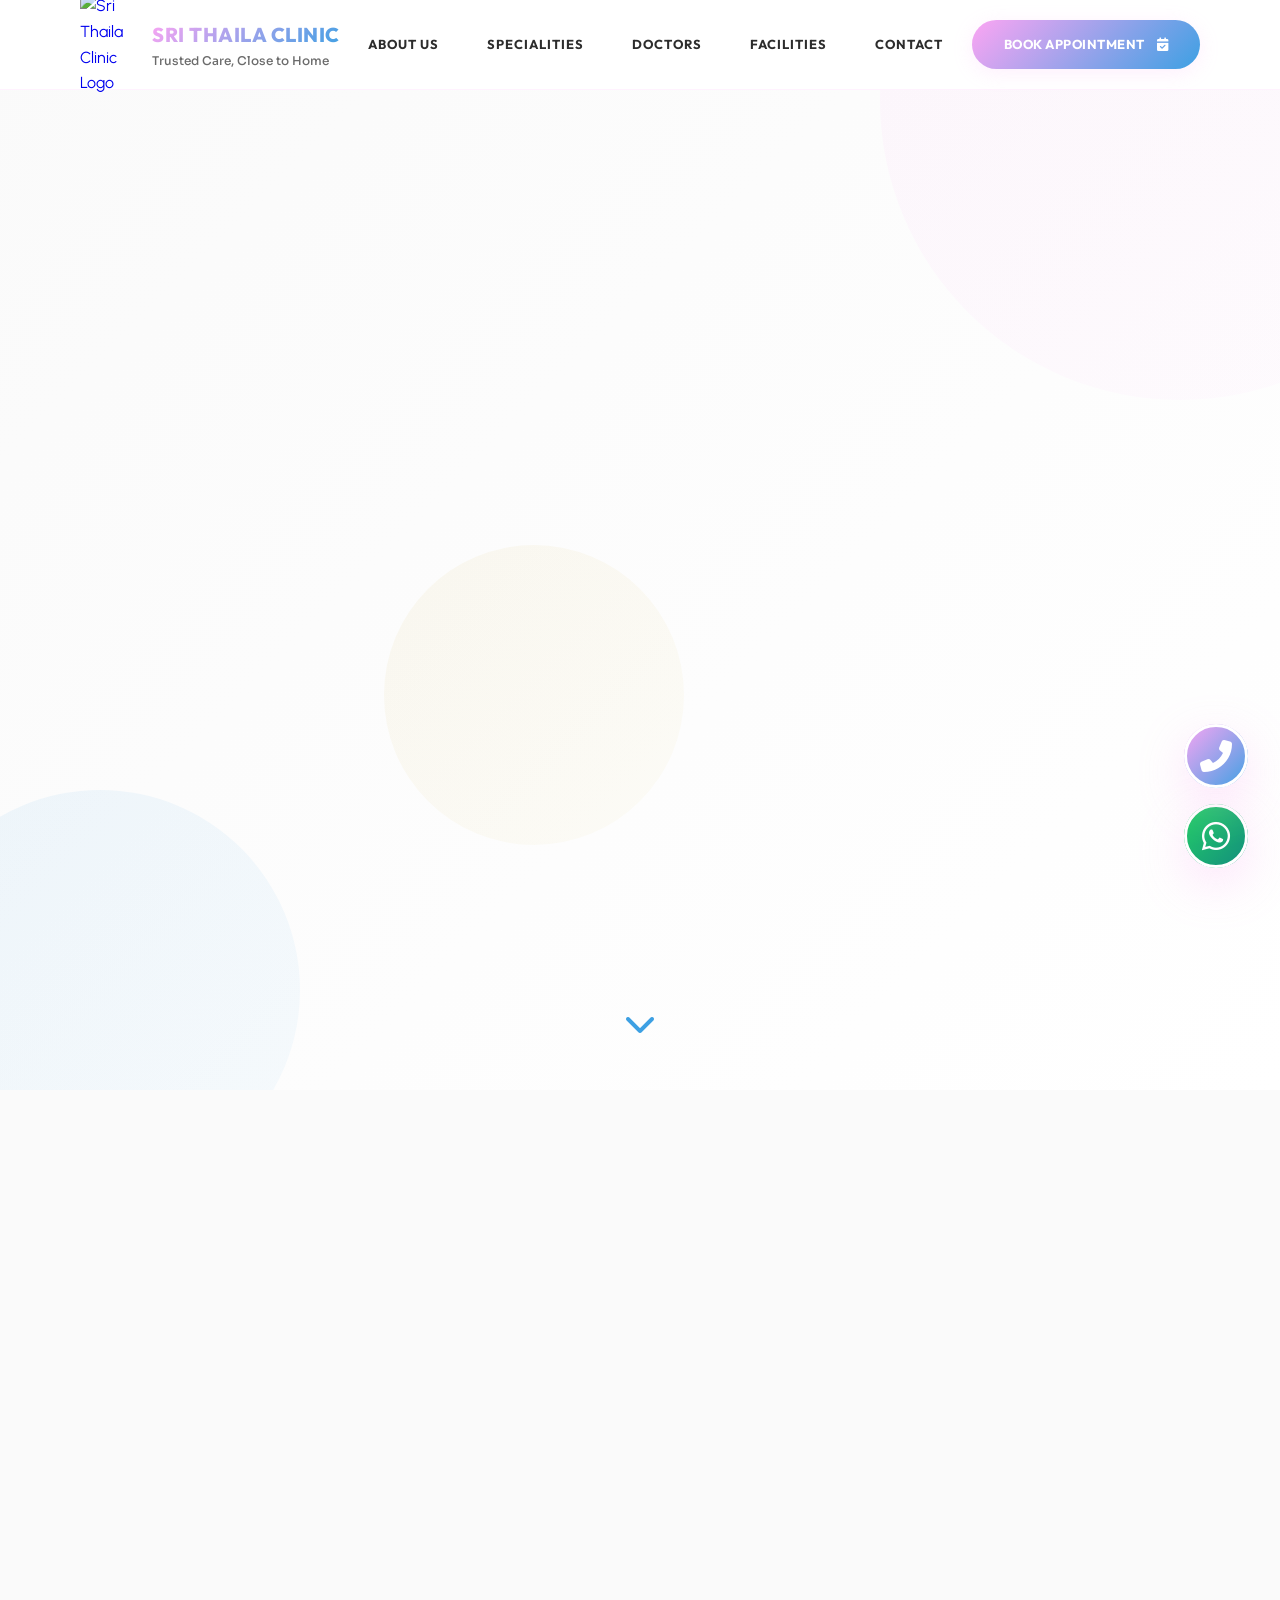
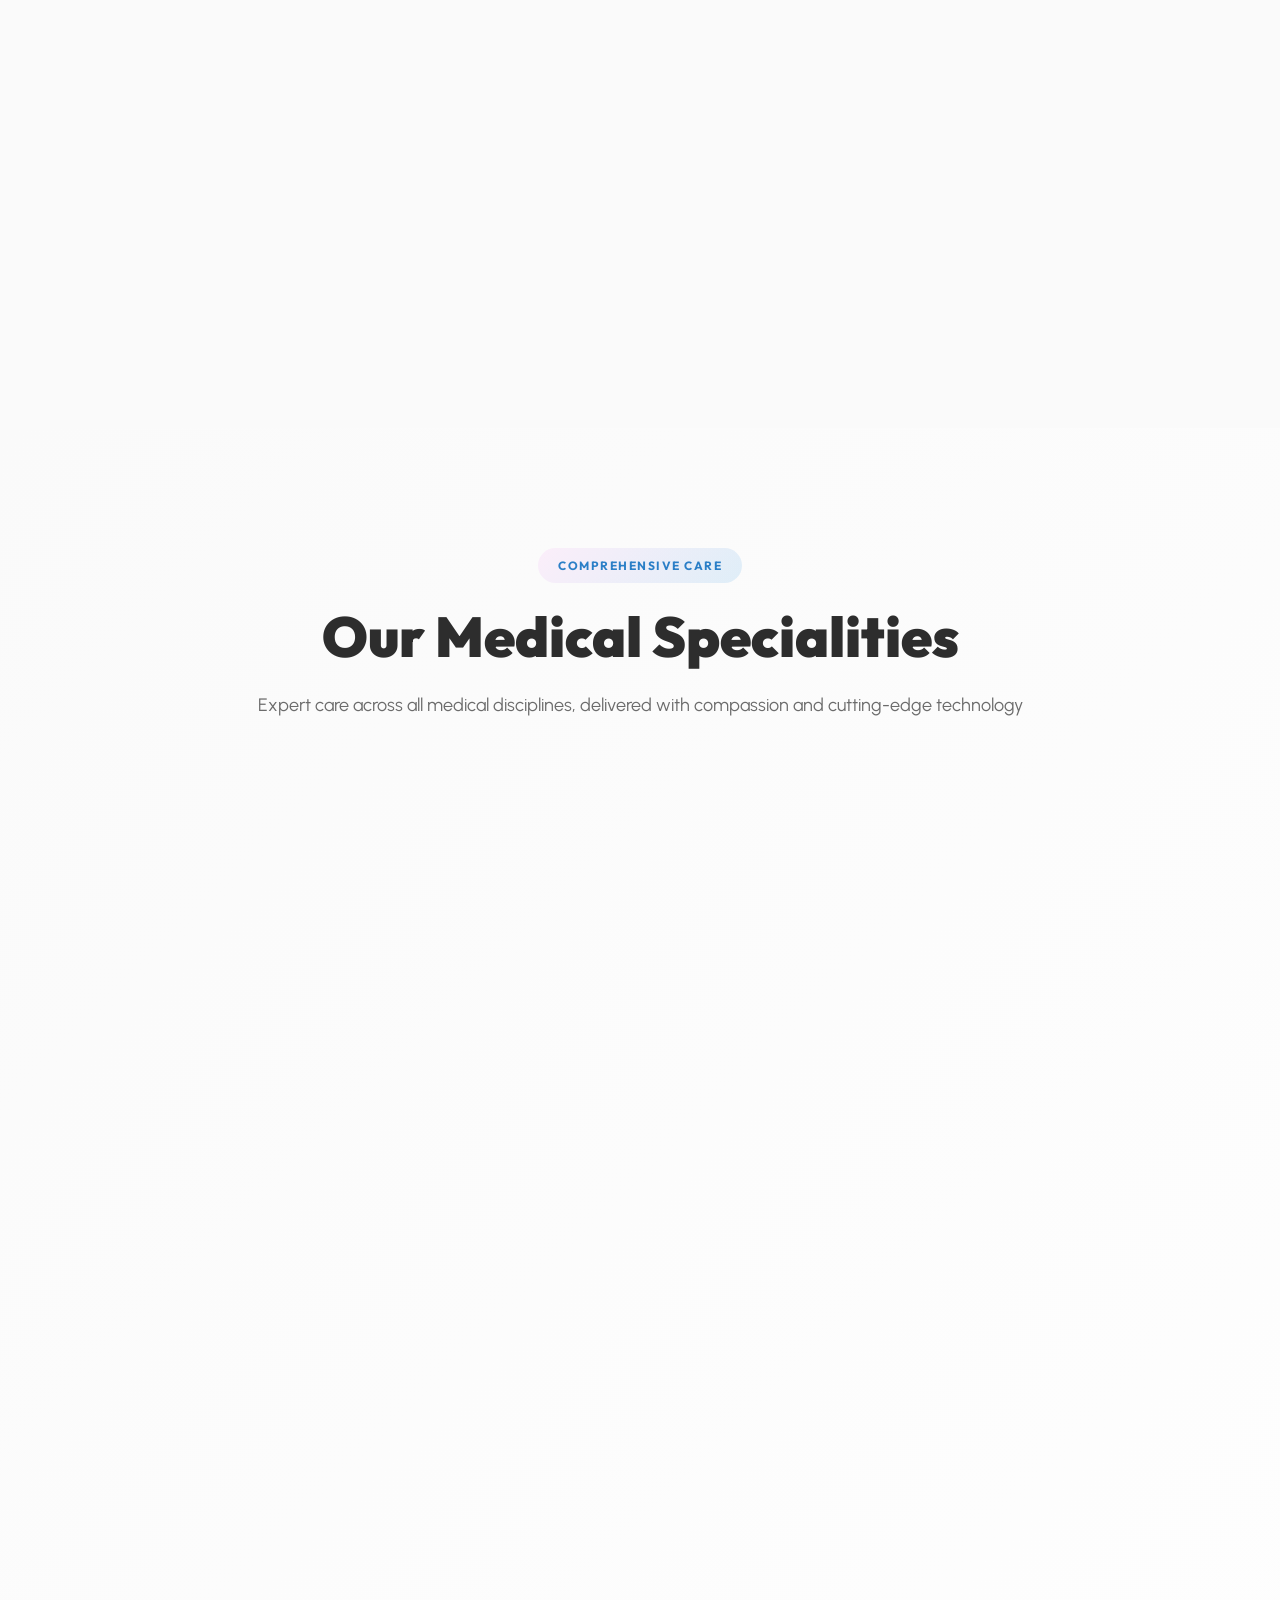
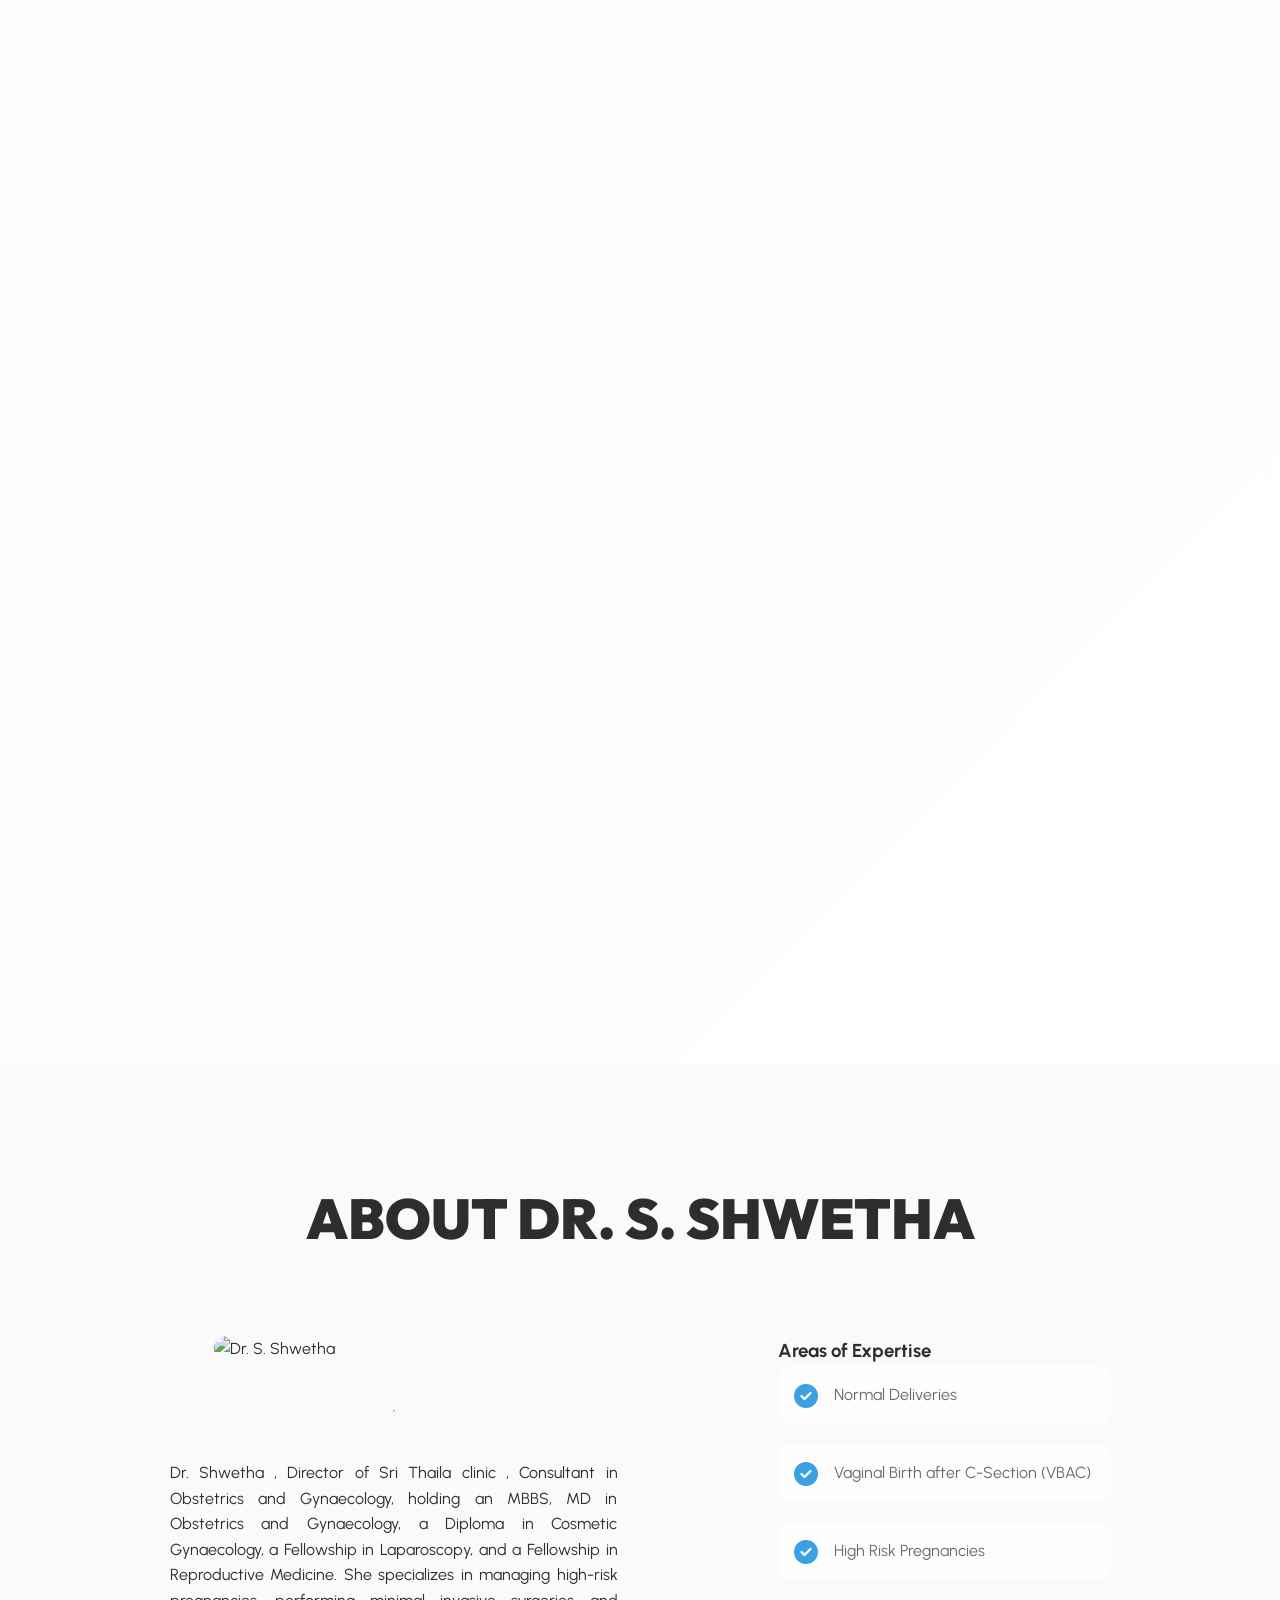
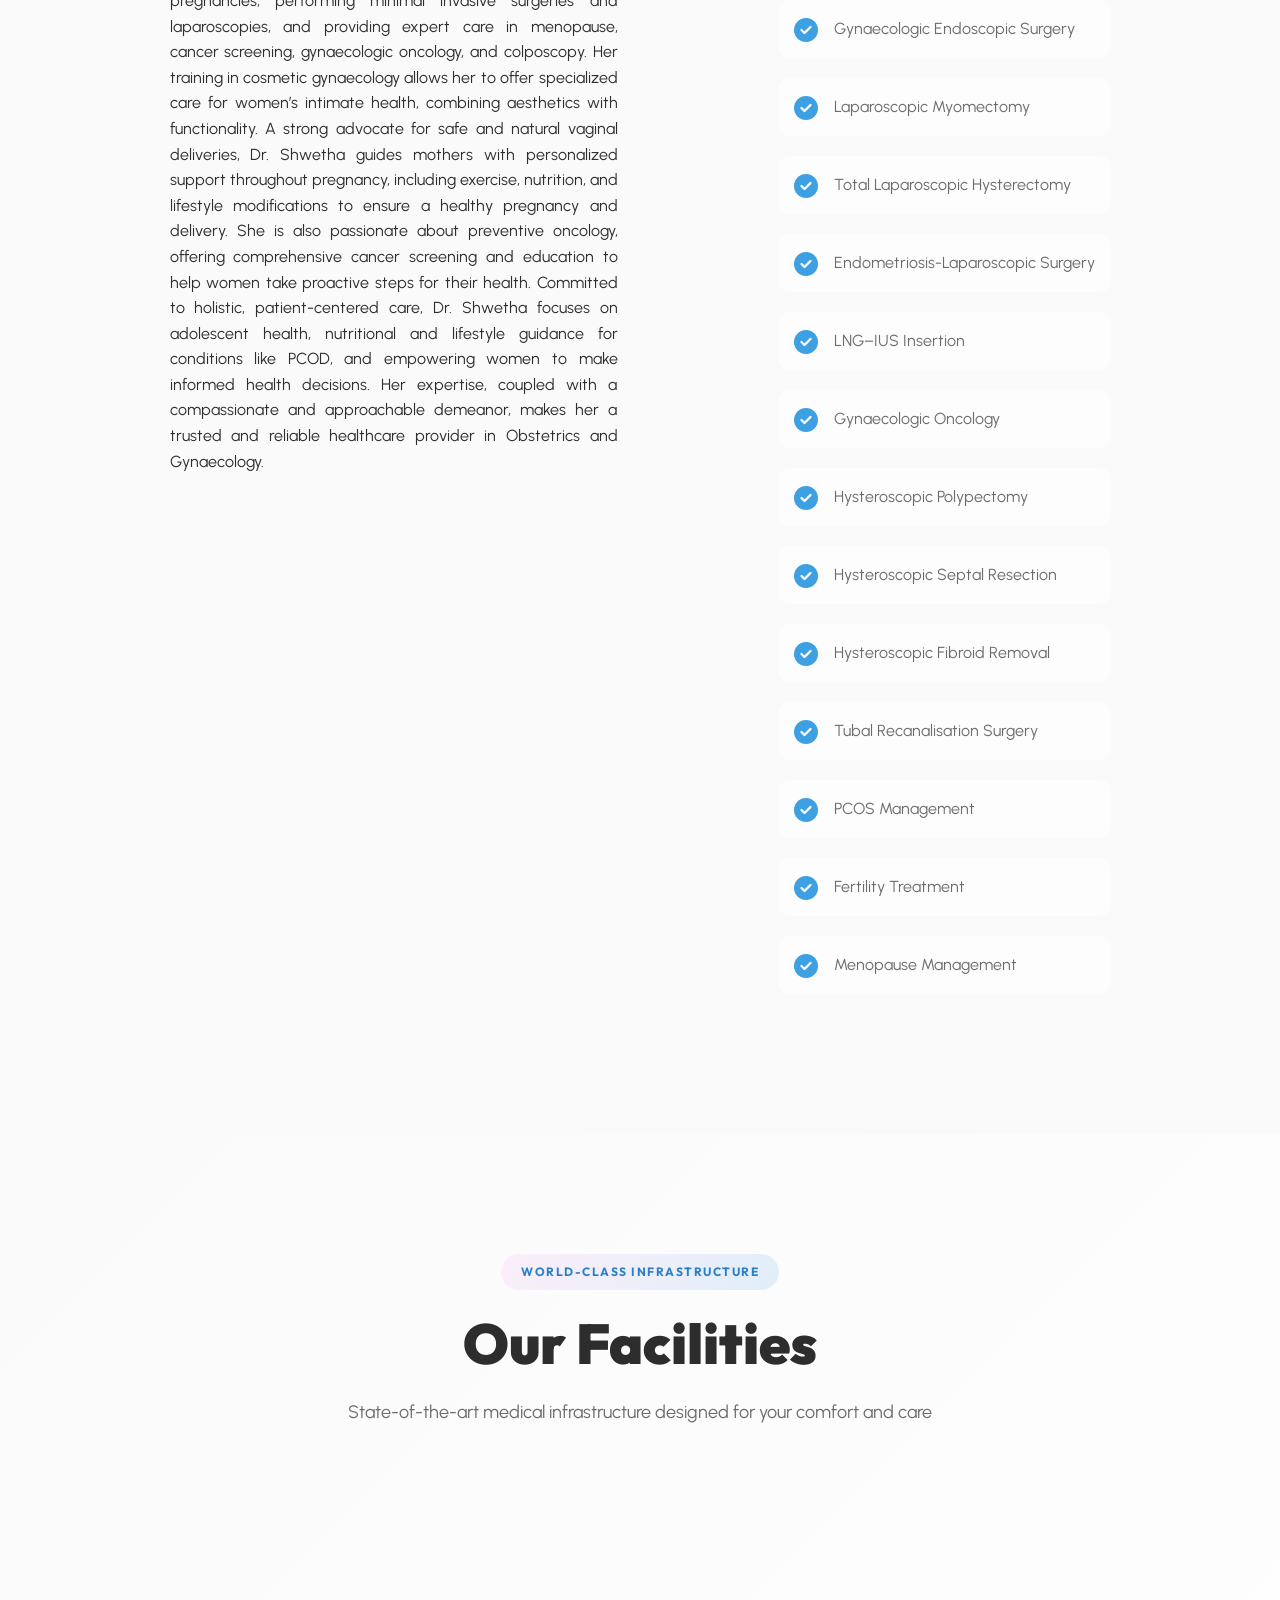
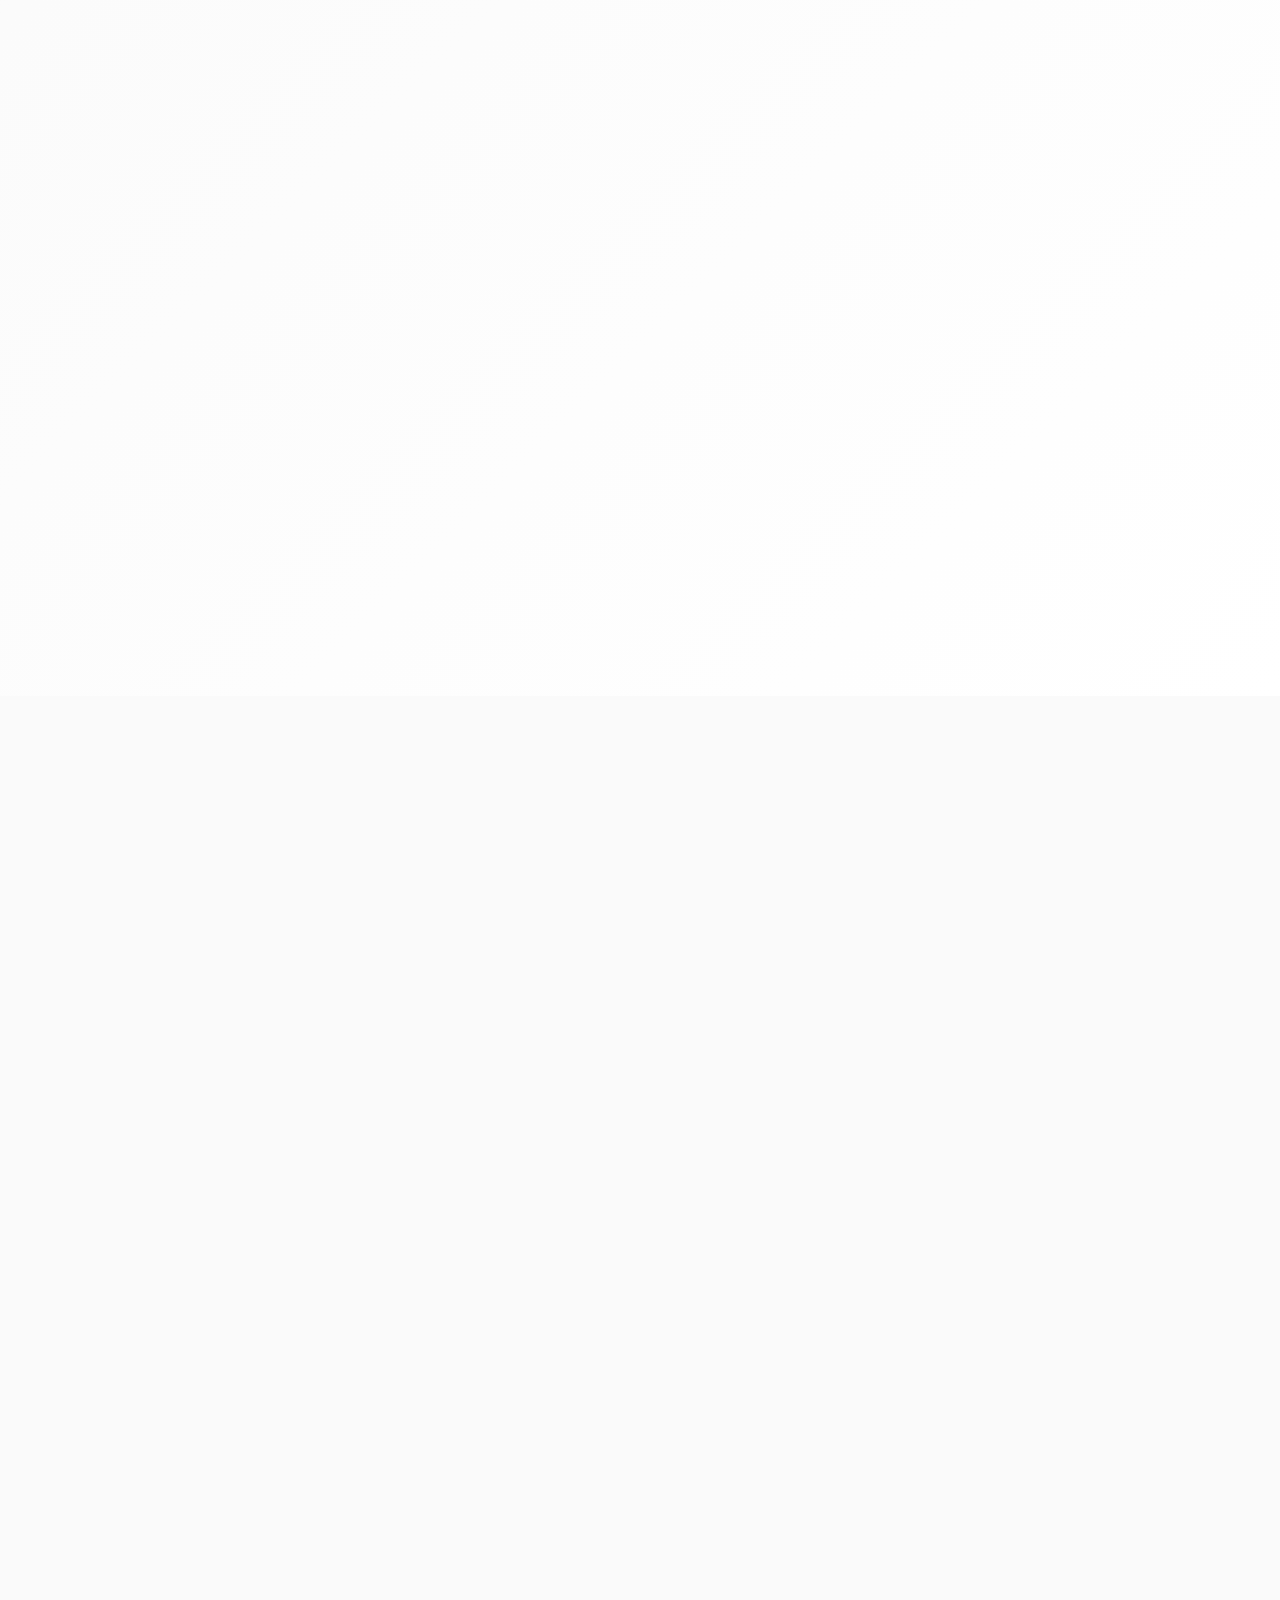
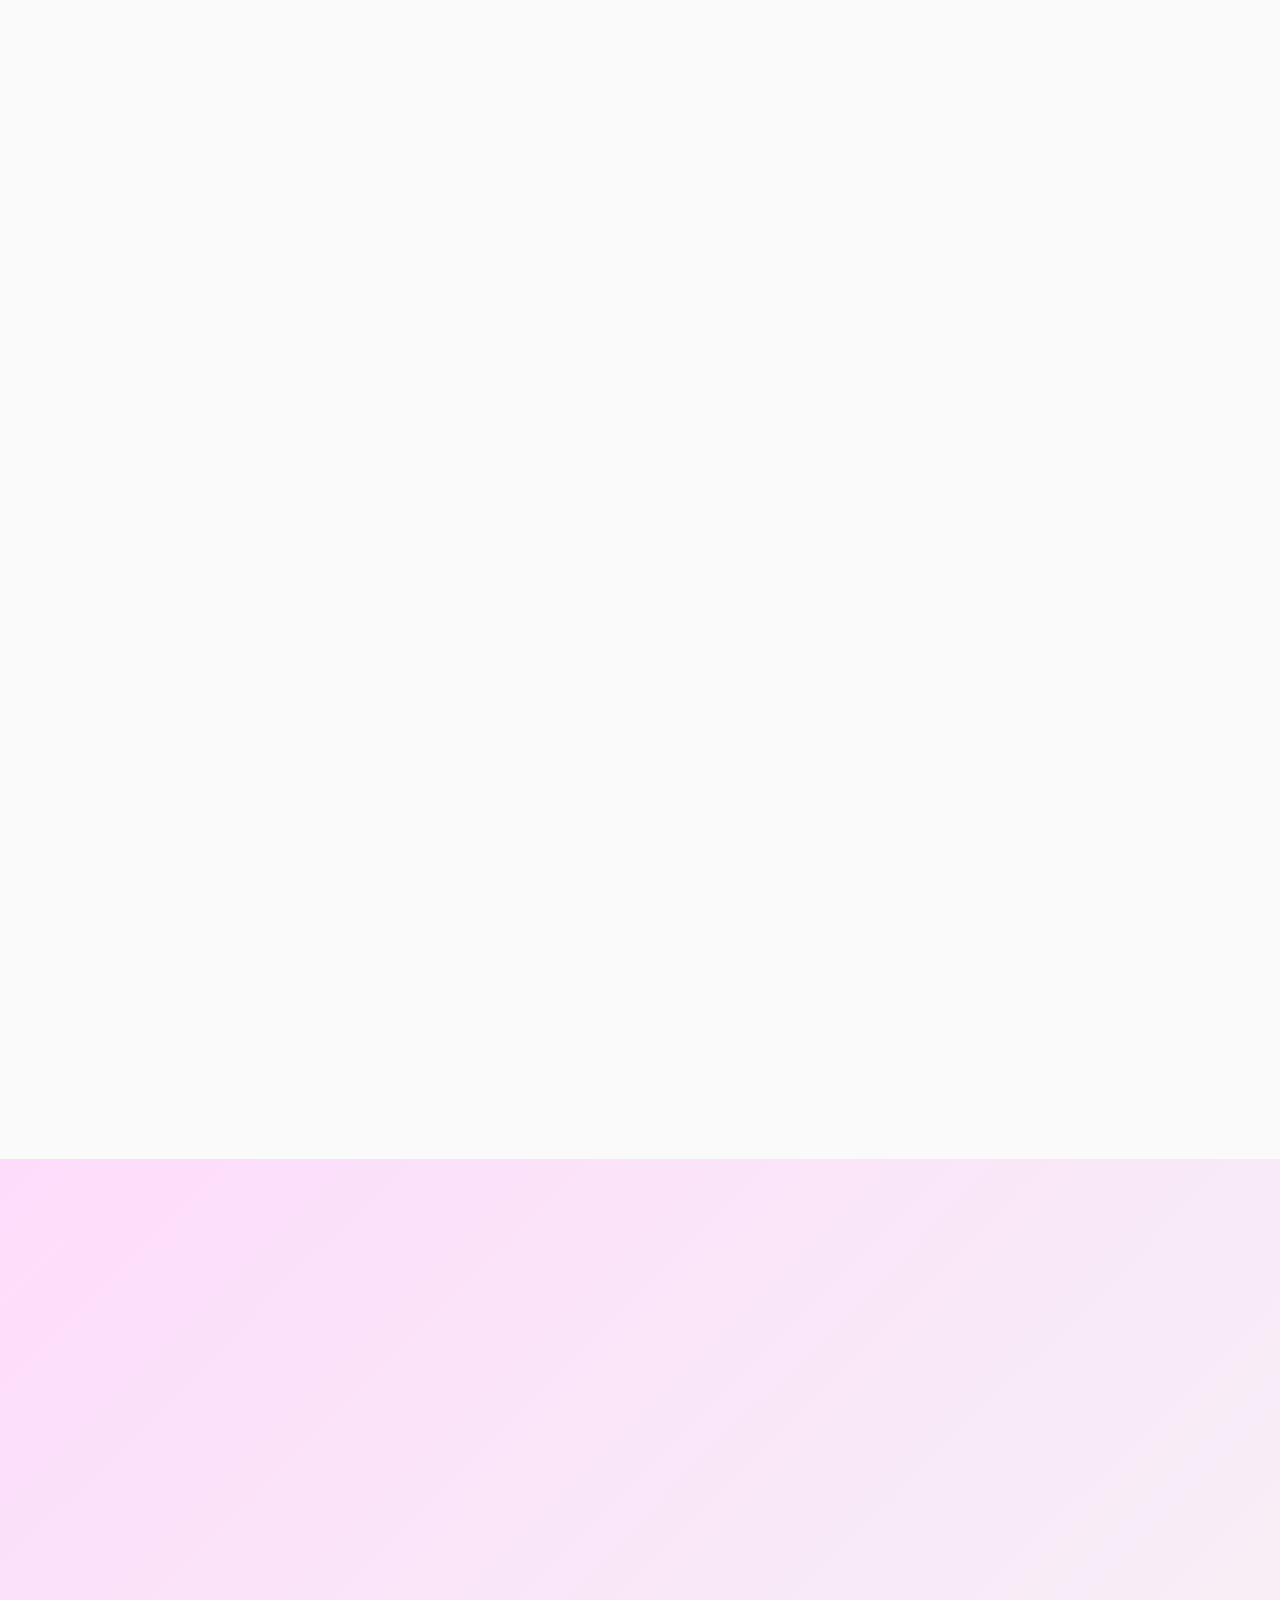
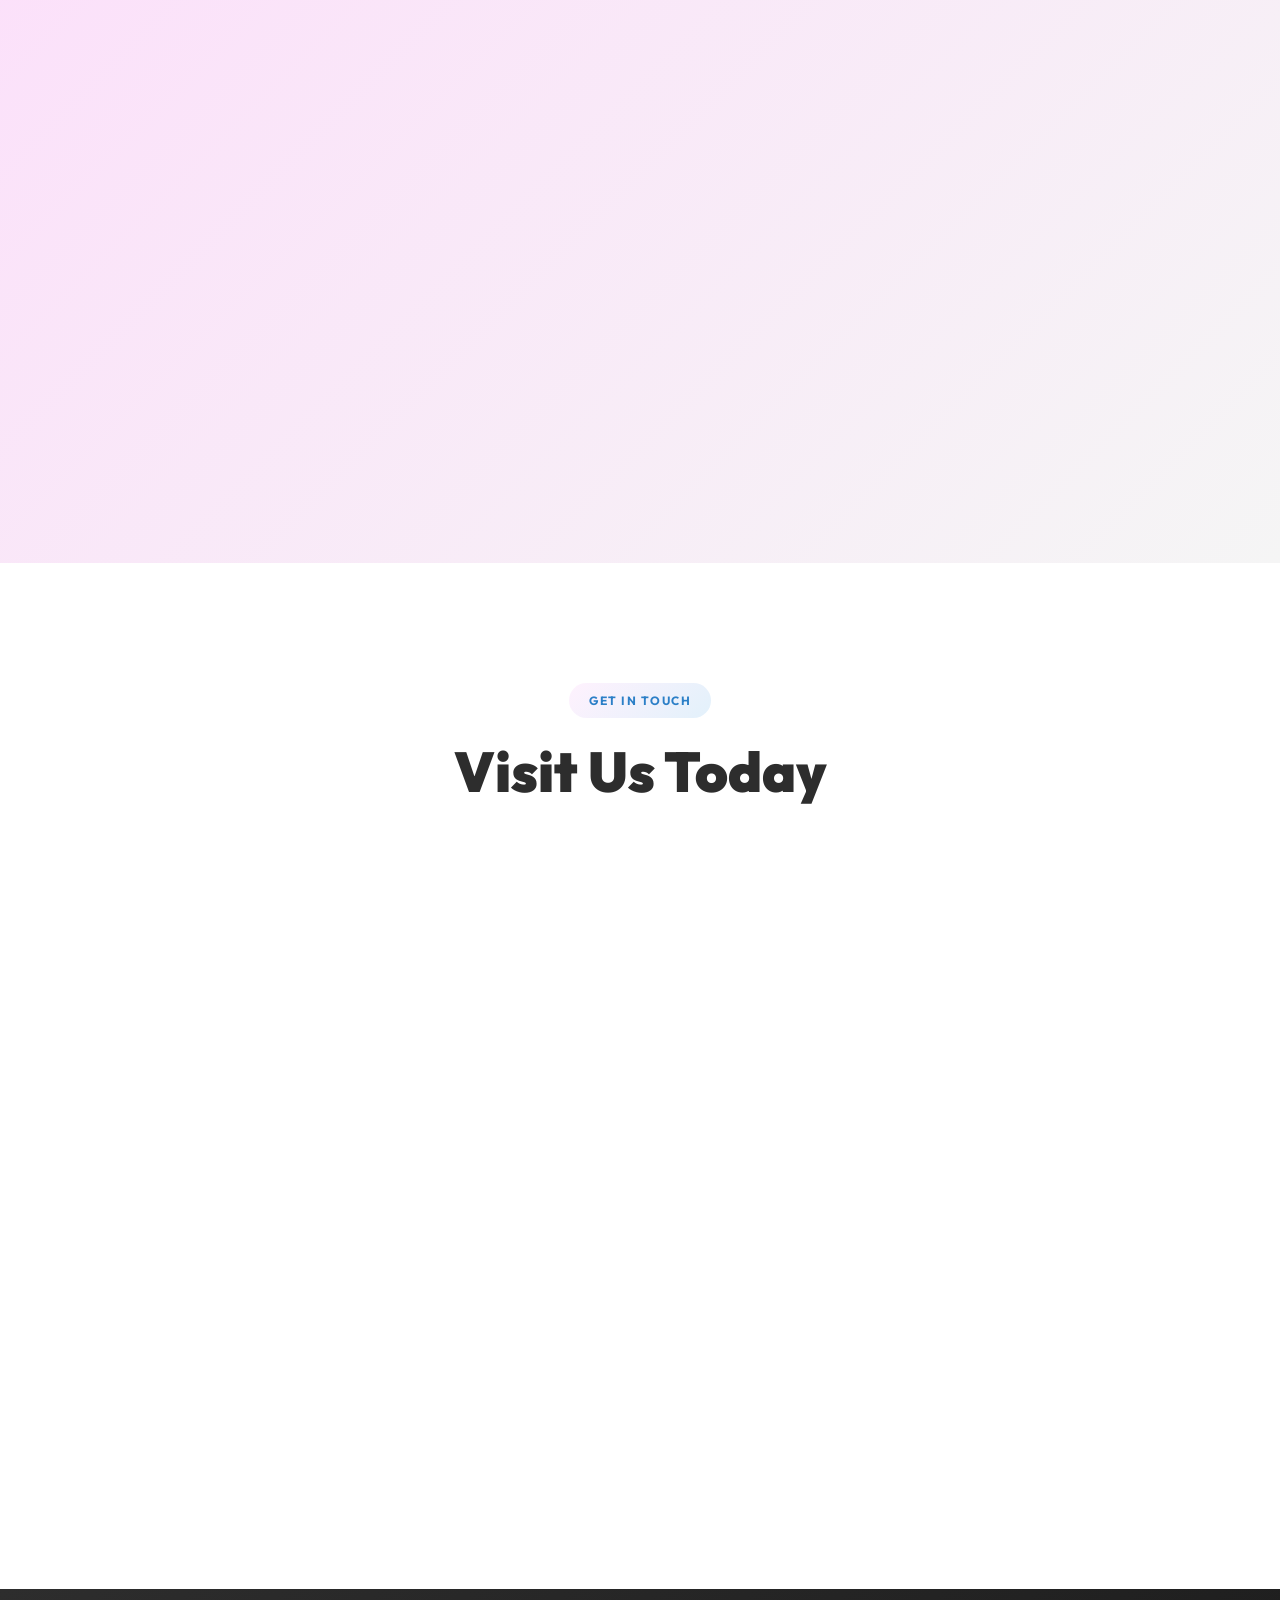
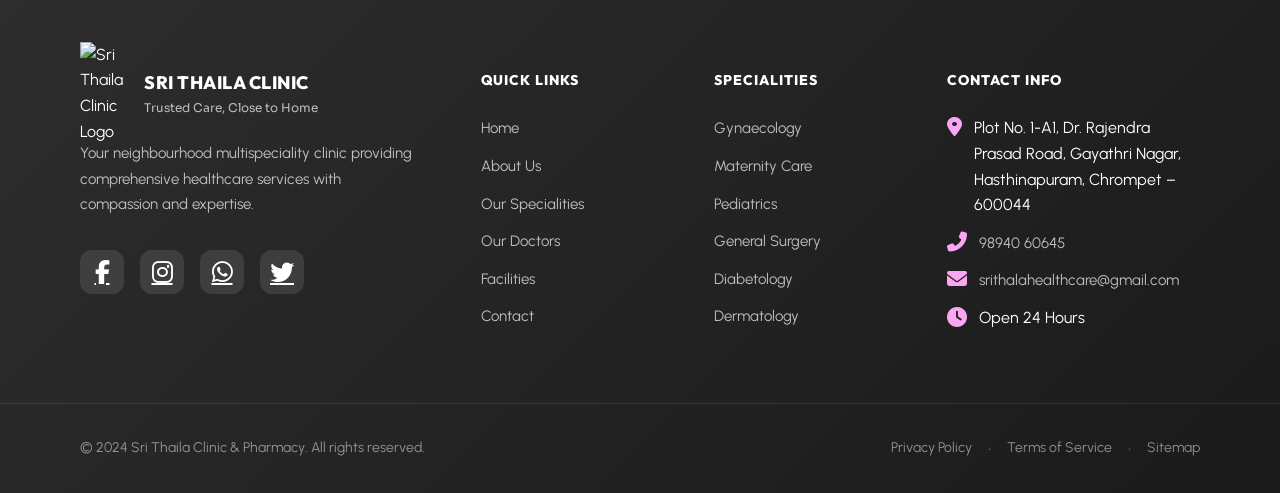
==== commit f8c417aa: "Comment out Doctors section in index.html Comment out the Doctors section in index.html" ====
--- a/index.html
+++ b/index.html
@@ -448,7 +448,7 @@
     </section>
 
     <!-- Doctors Section -->
-    <section class="doctors" id="doctors">
+    <!-- <section class="doctors" id="doctors">
         <div class="container">
             <div class="section-header center">
                 <span class="section-label">MEET OUR EXPERTS</span>
@@ -626,7 +626,7 @@
                 </div>
             </div>
         </div>
-    </section>
+    </section> -->
     <!-- About Dr. S. Shwetha-->
     <section class="sshwetha" id="sshwetha">
         <div class="section-header center">
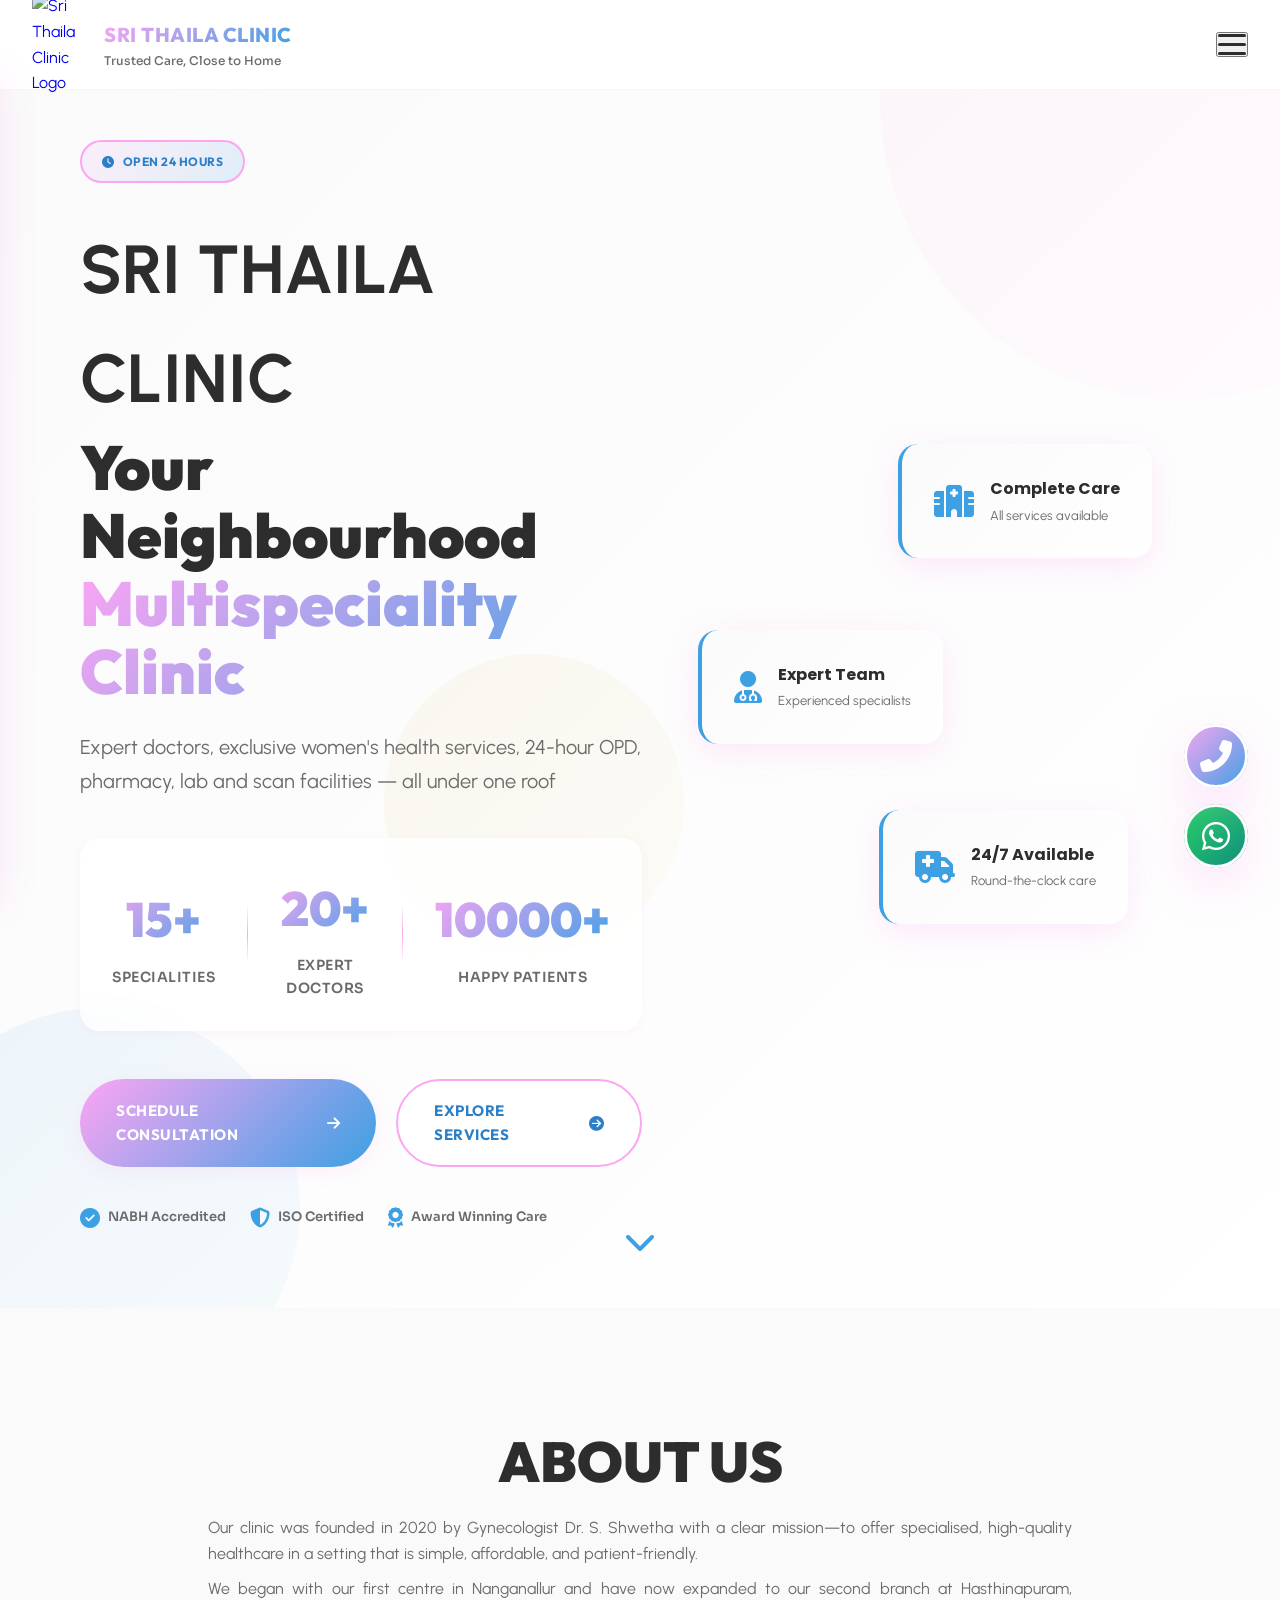
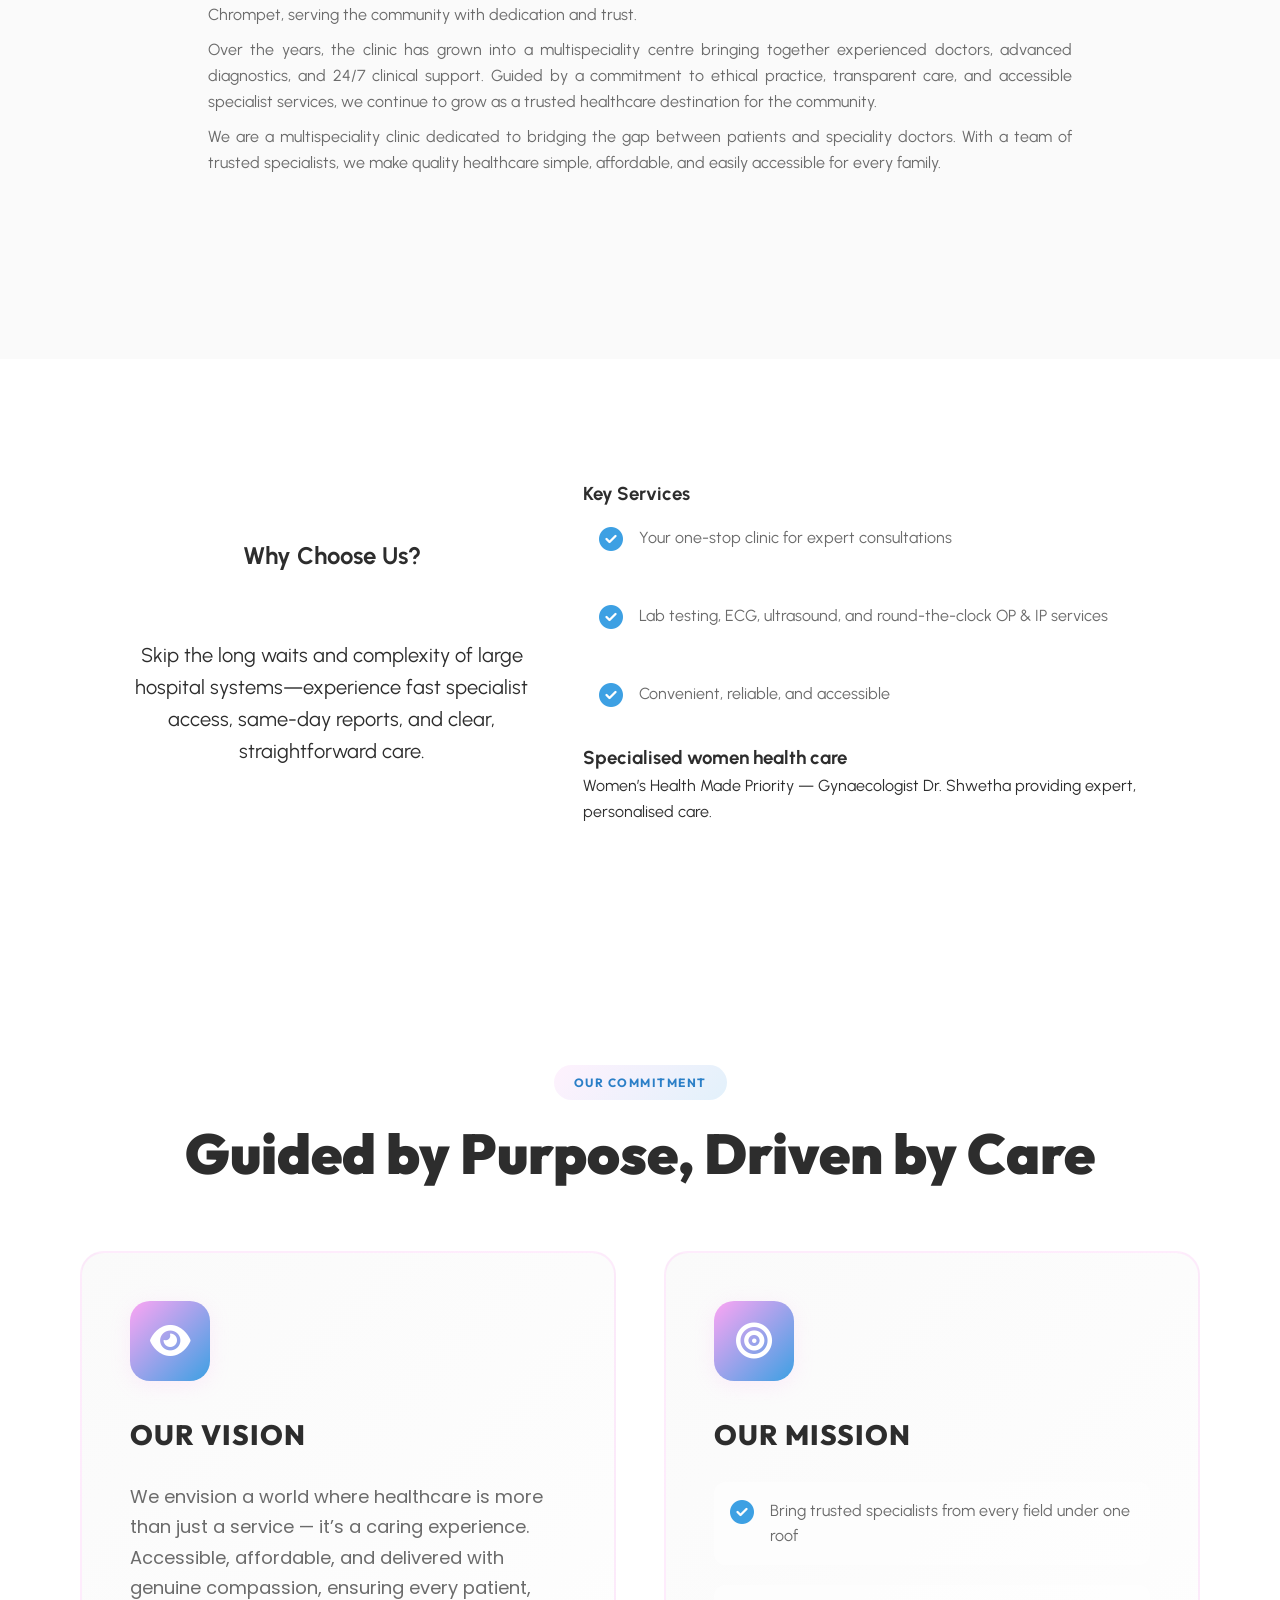
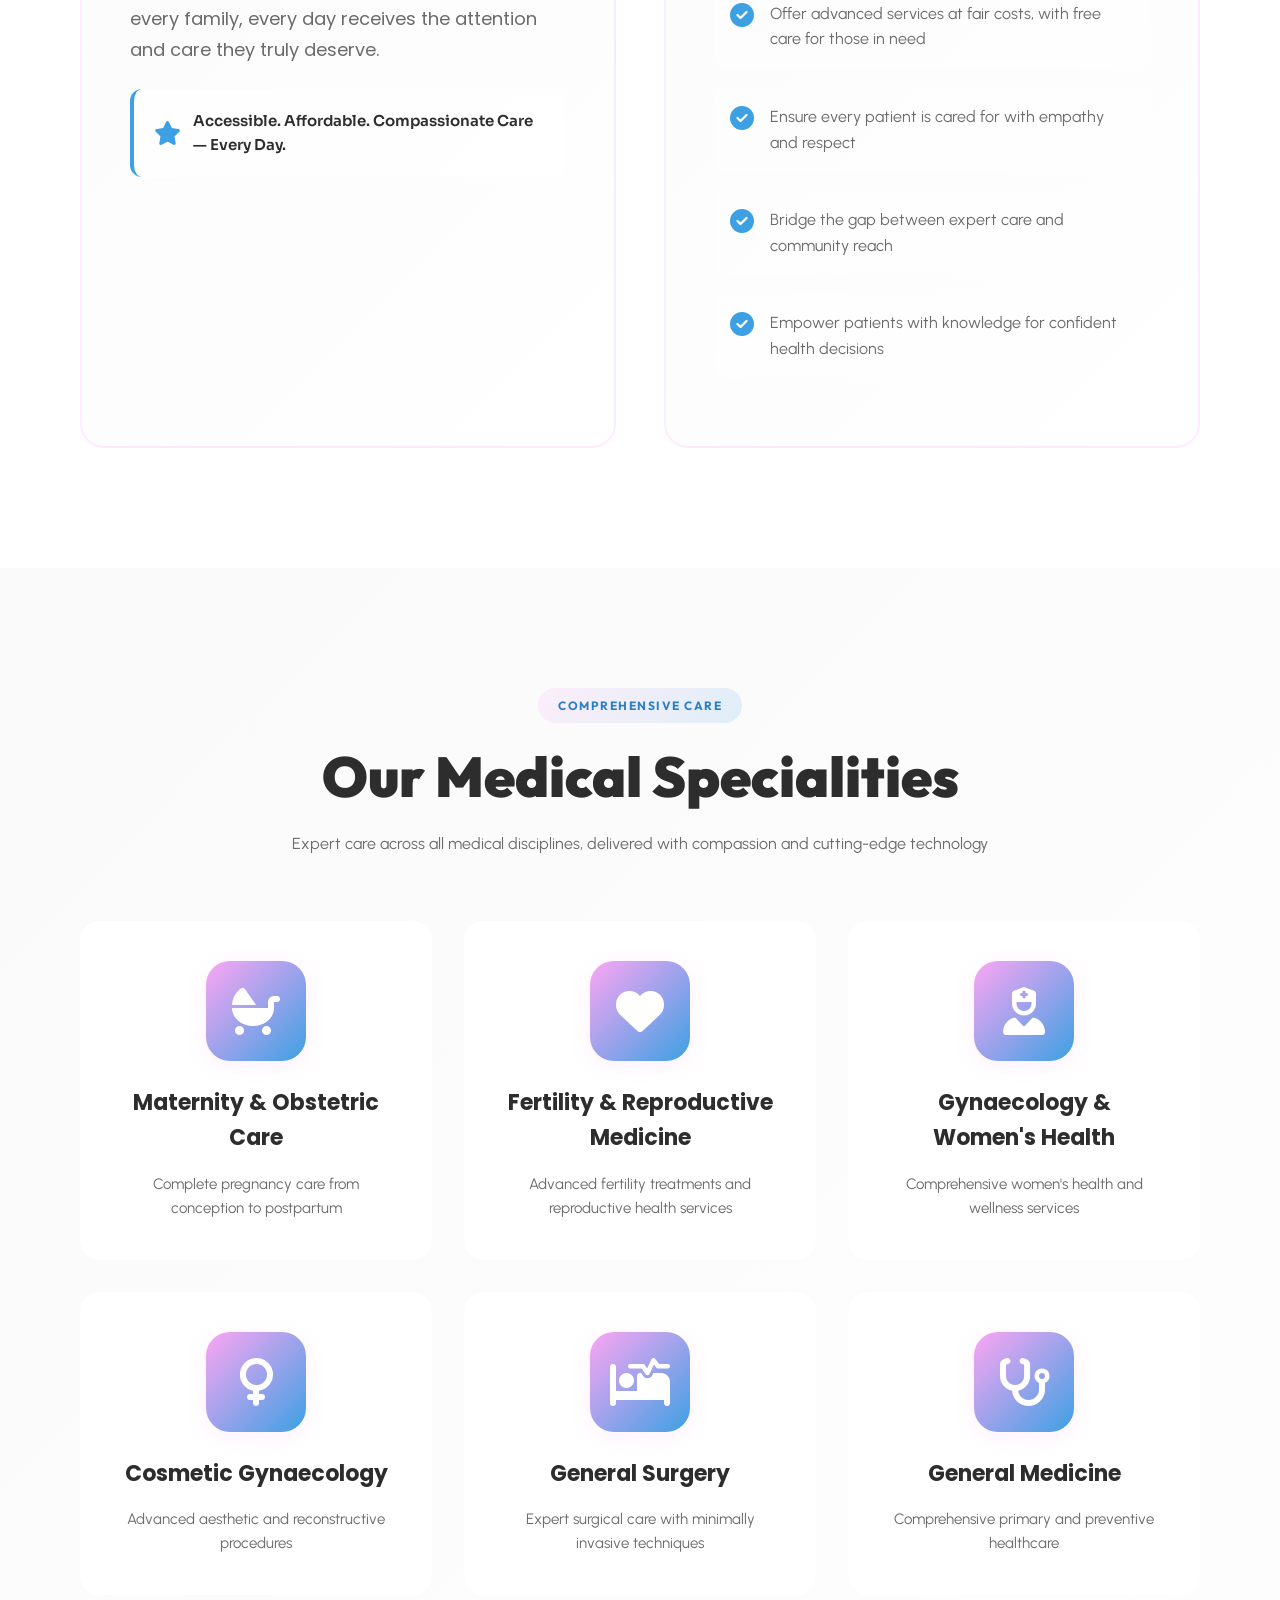
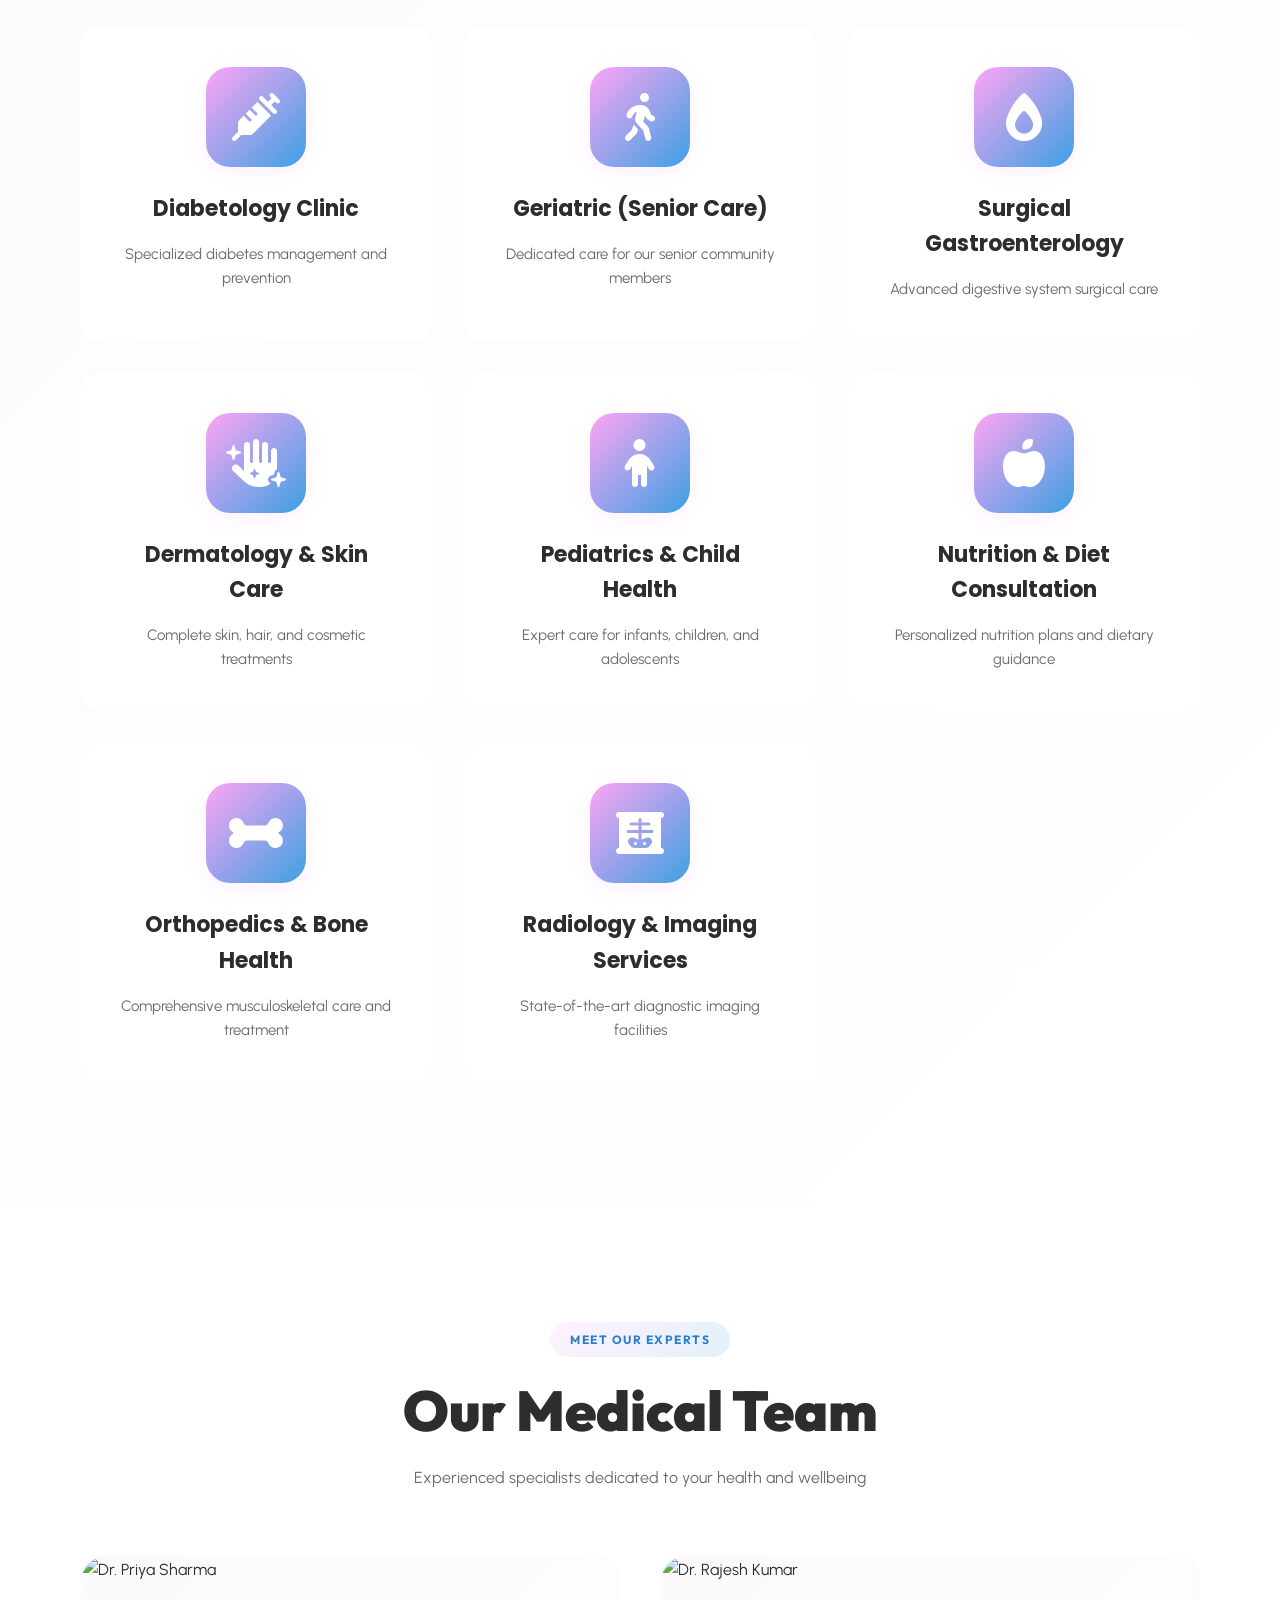
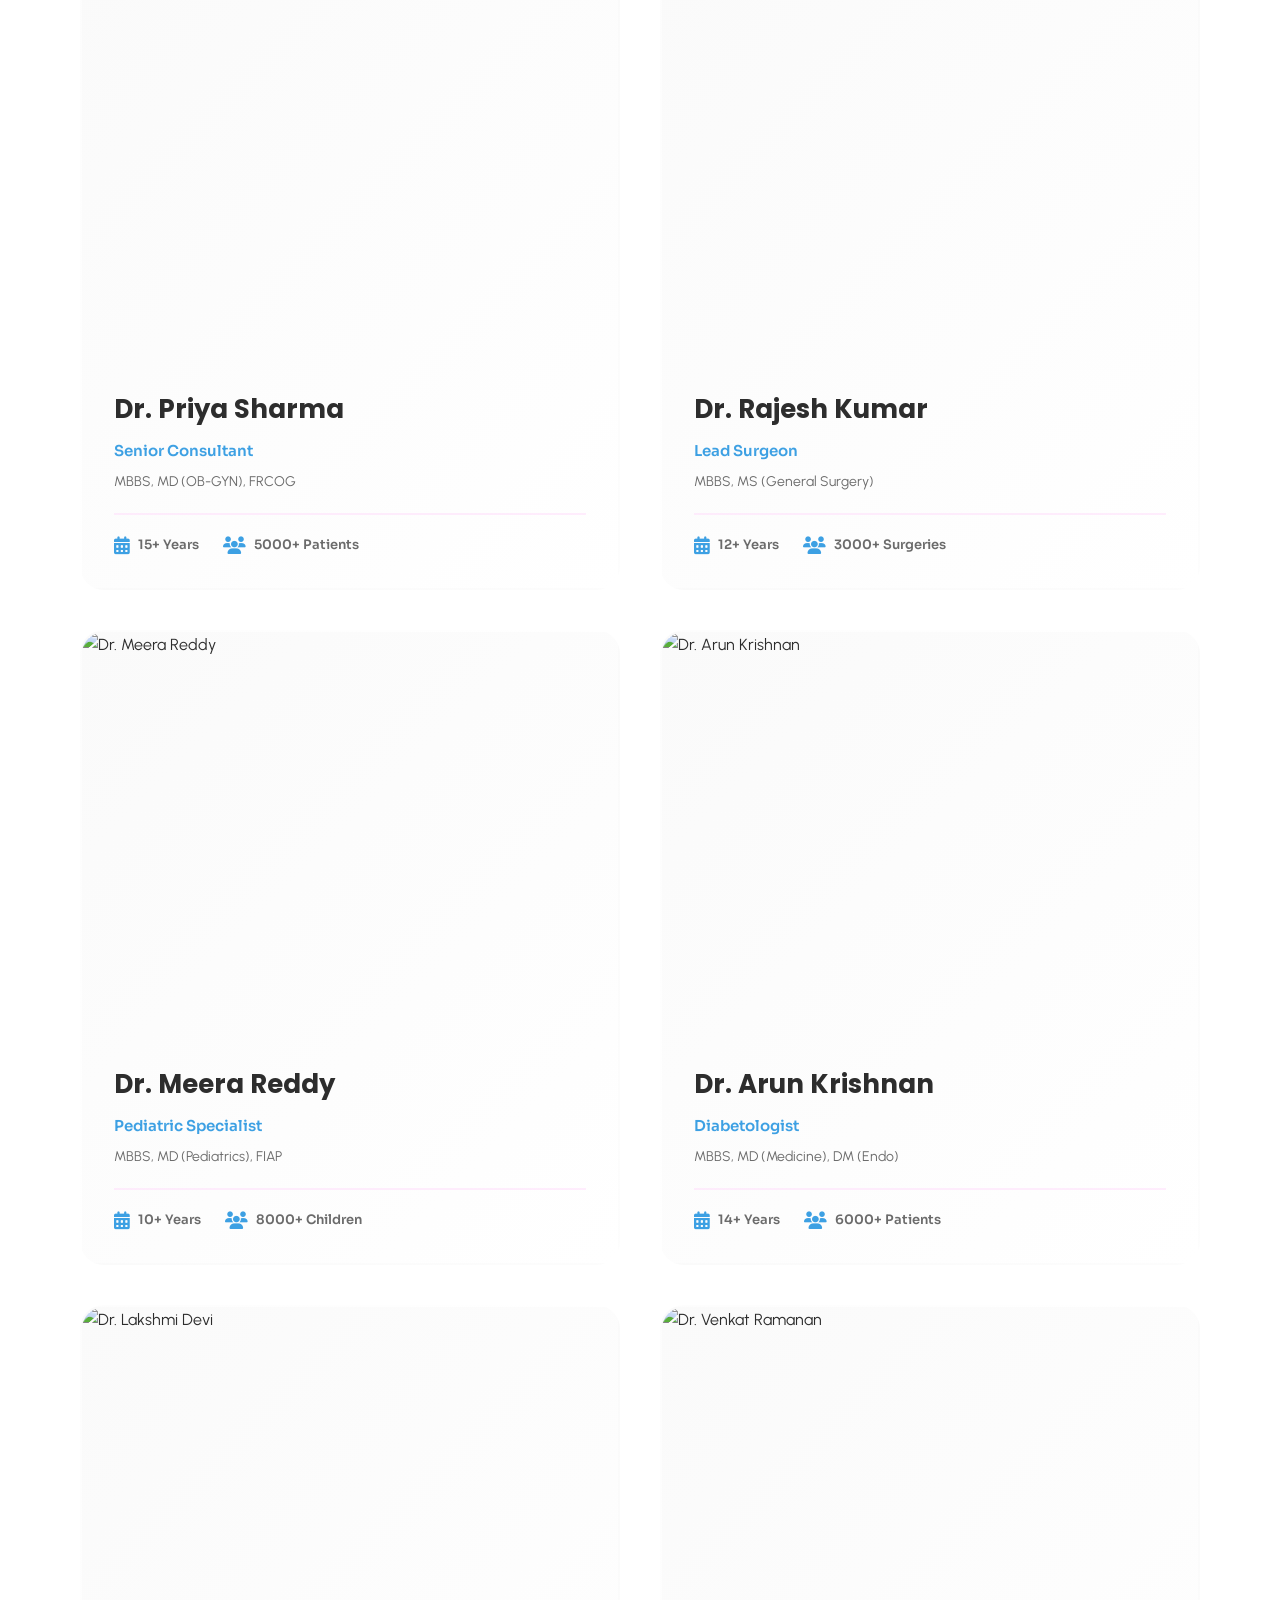
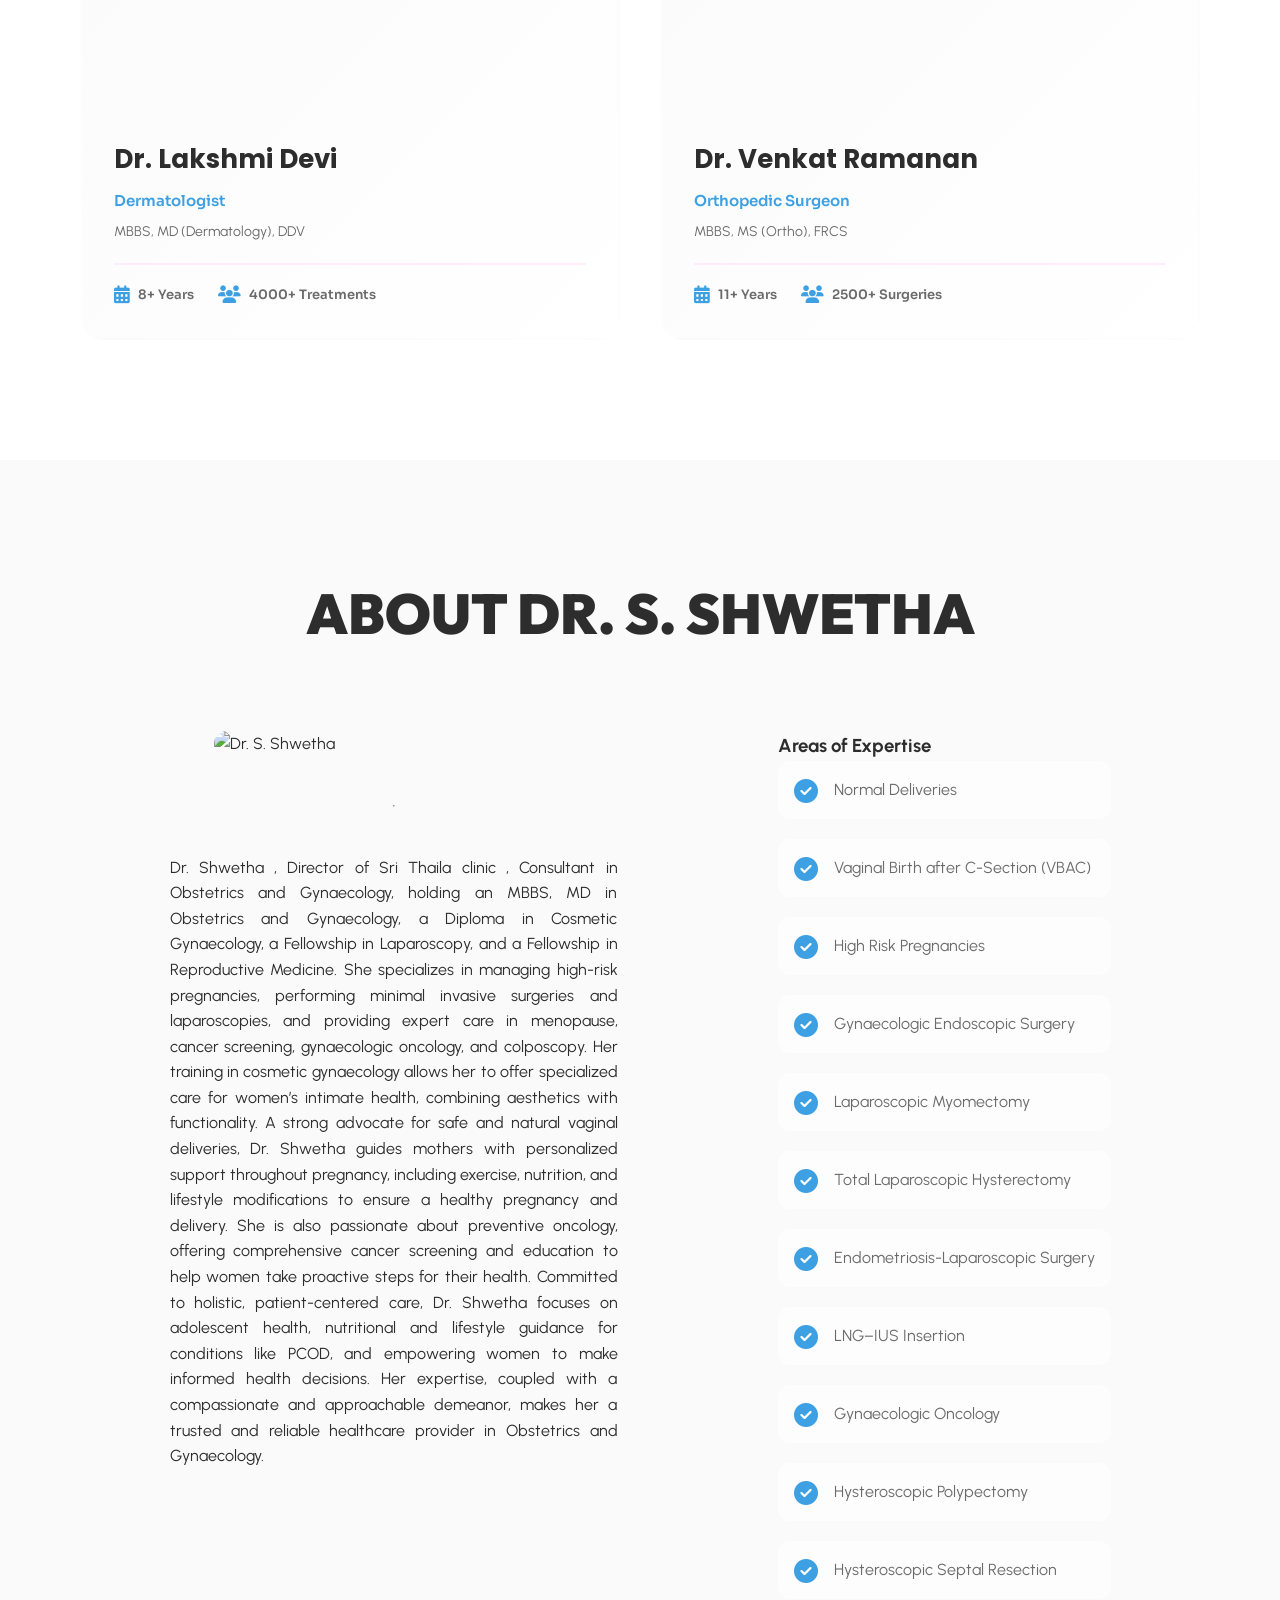
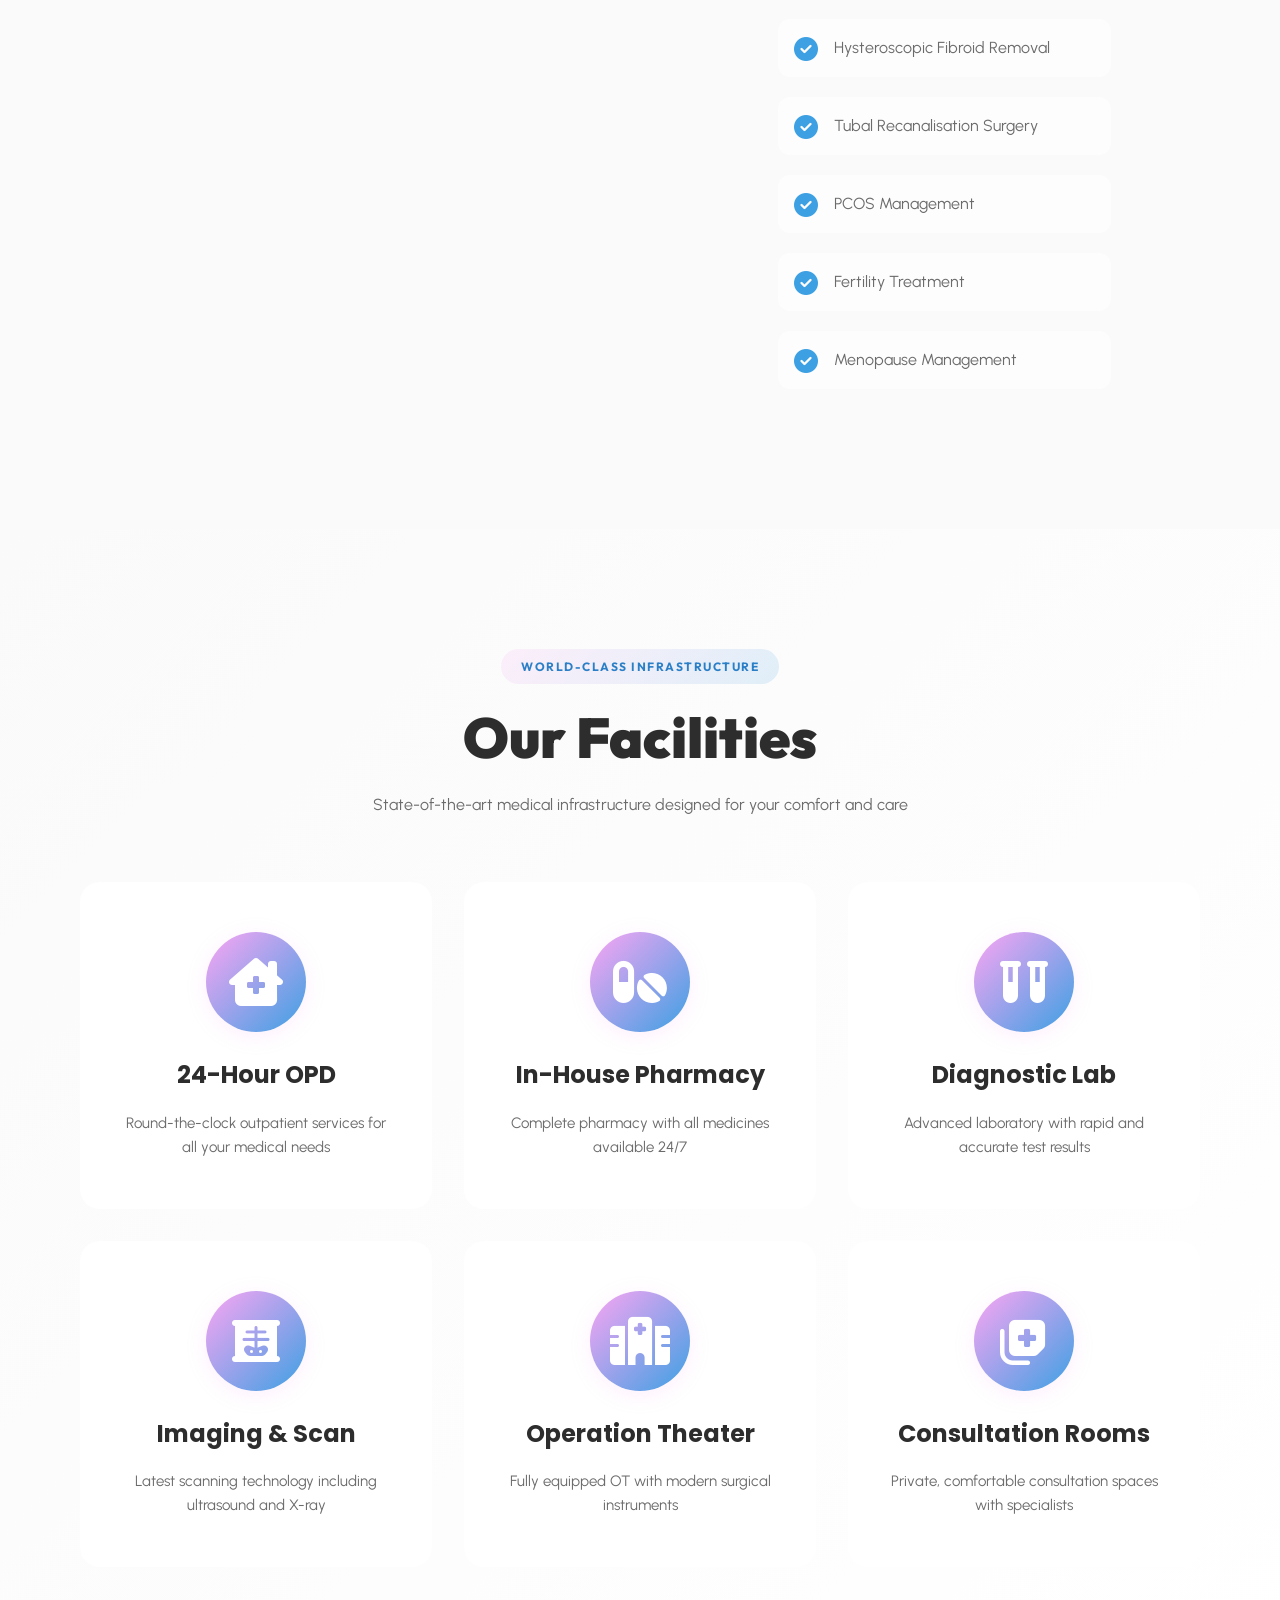
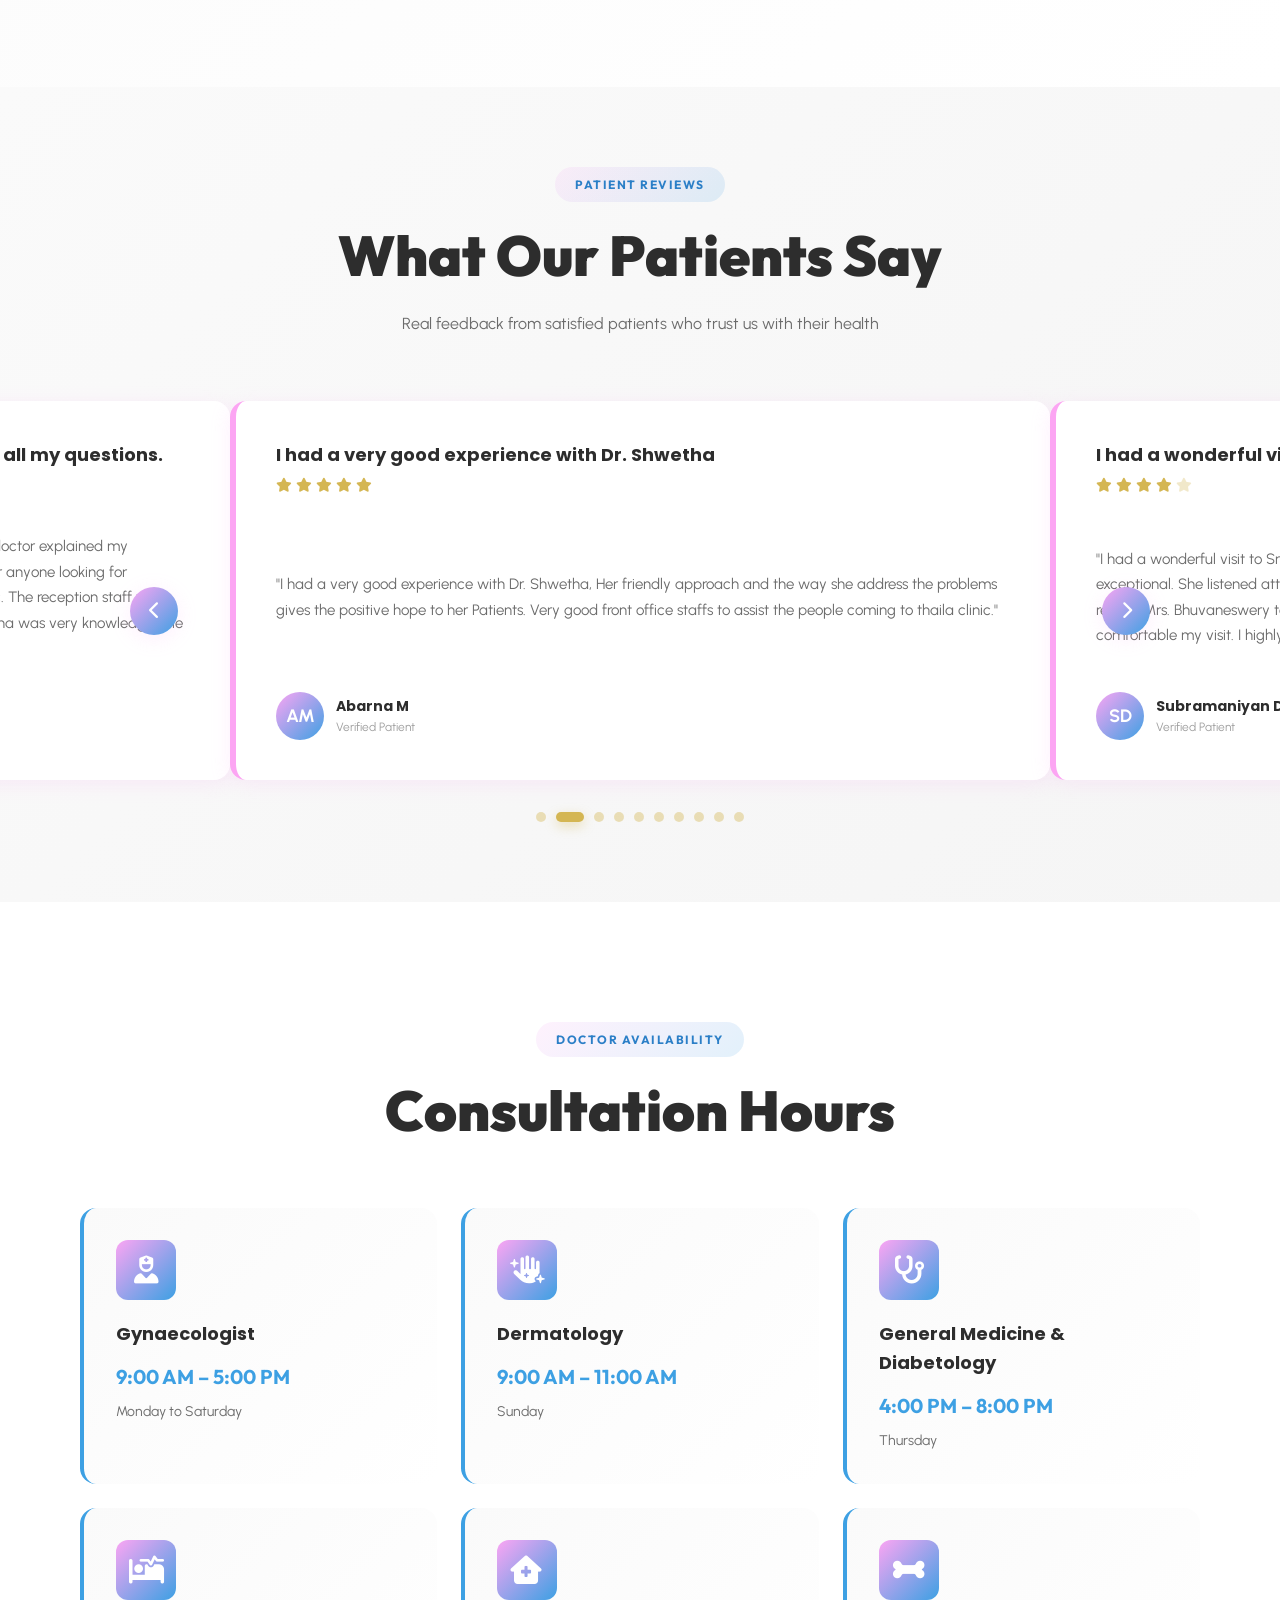
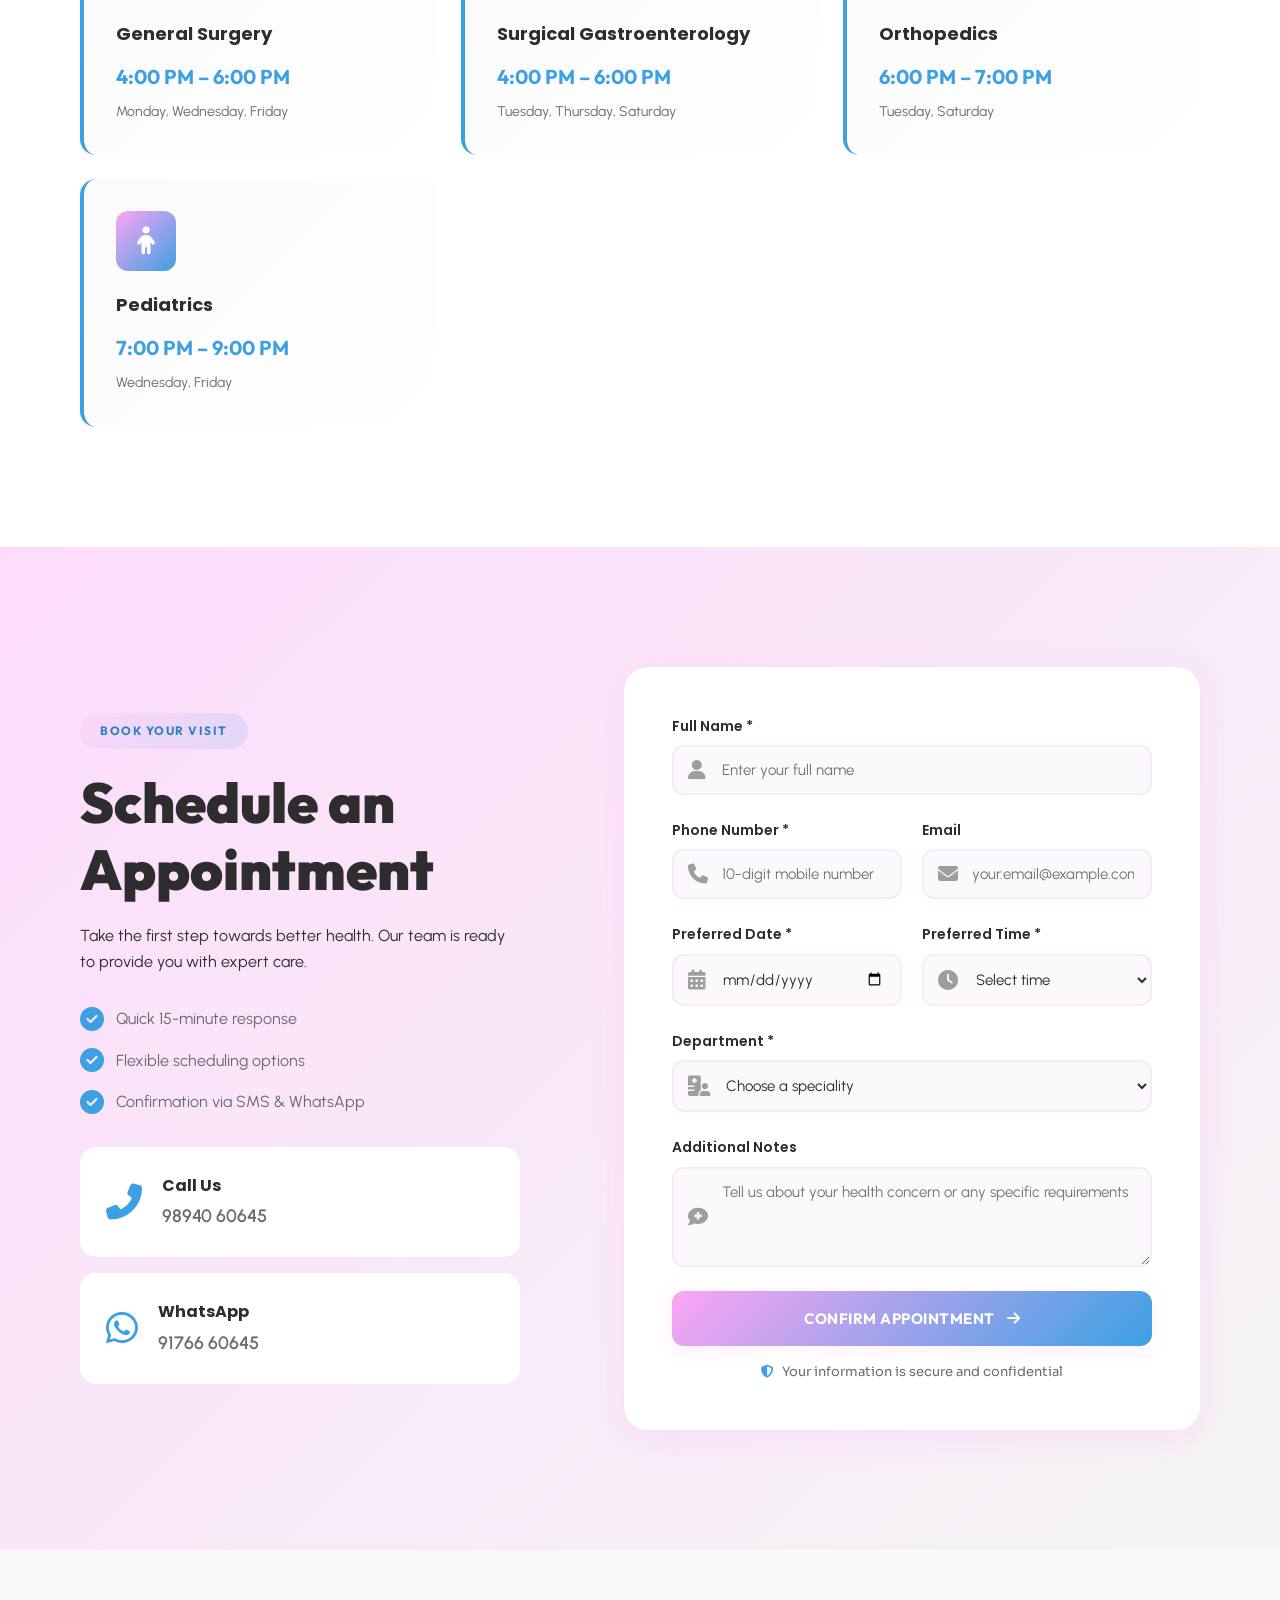
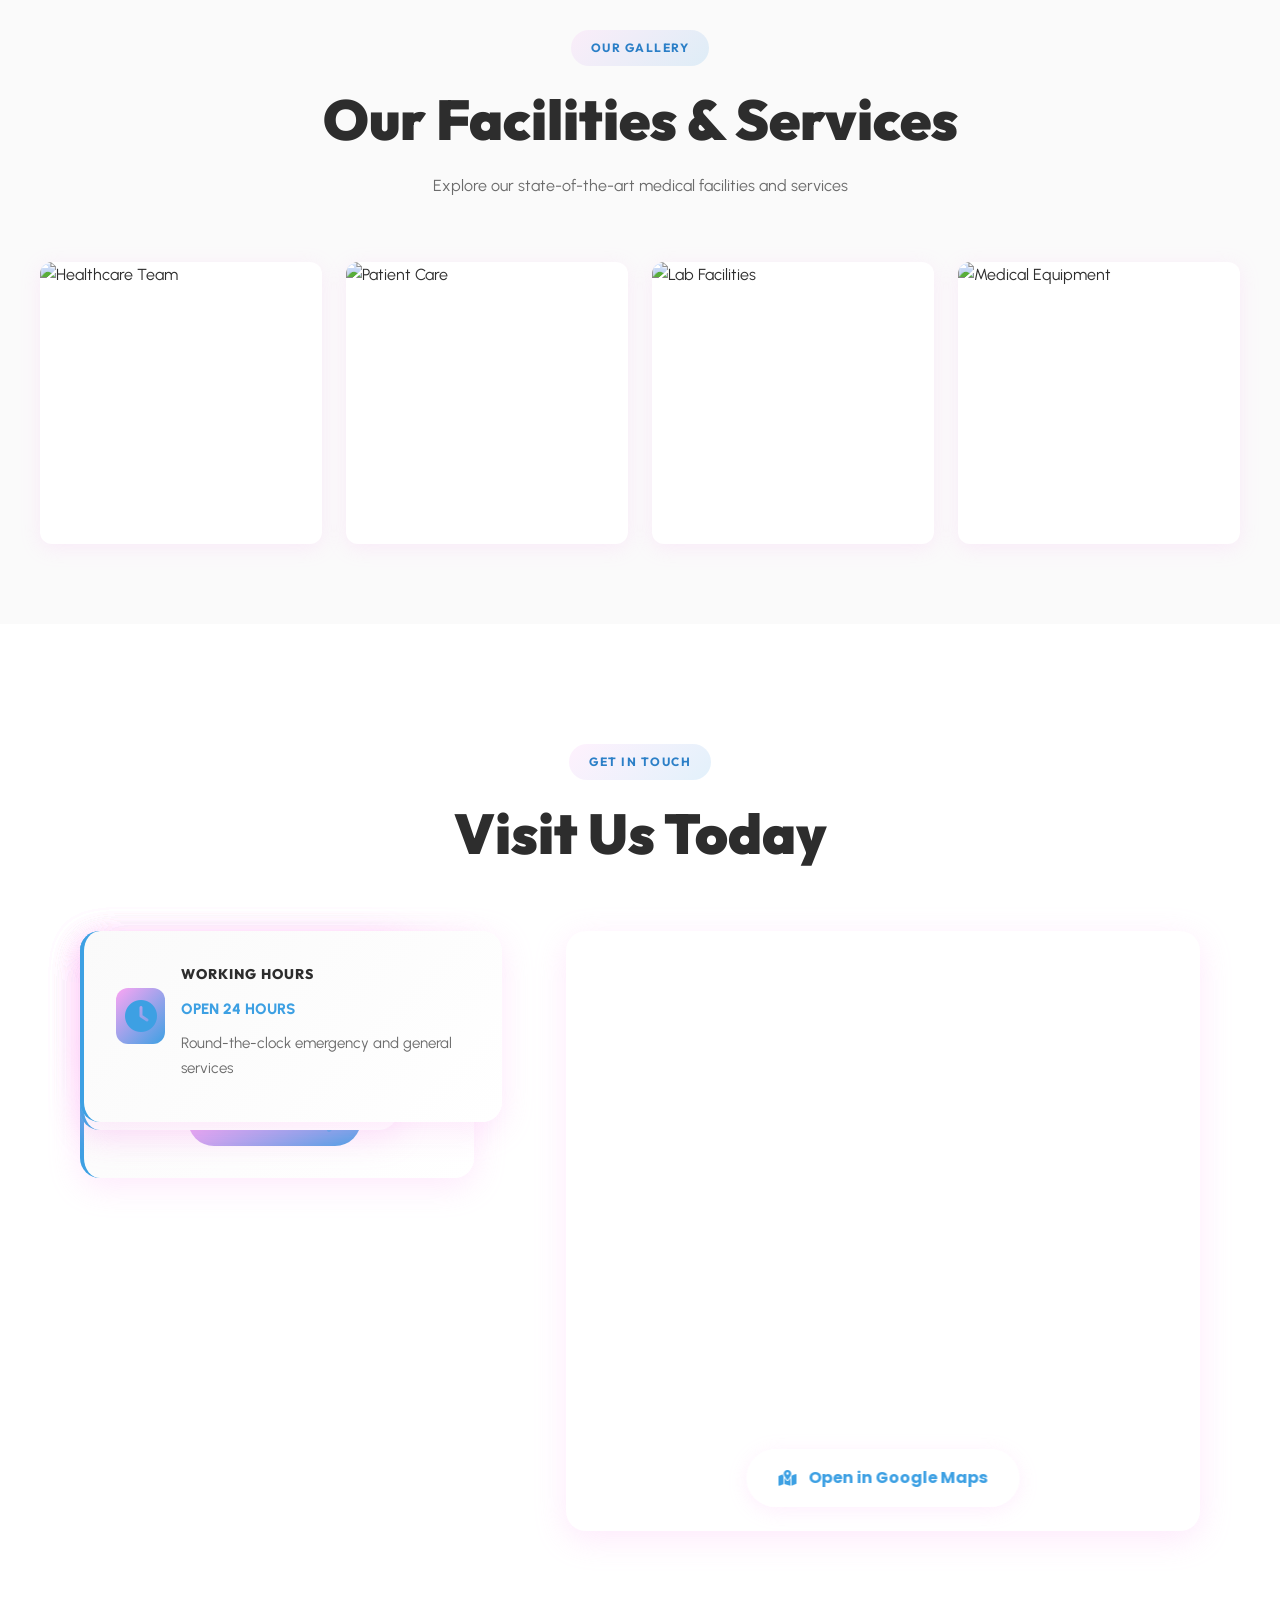
==== commit 3fc94ba7: "some new additions" ====
--- a/index.html
+++ b/index.html
@@ -60,8 +60,11 @@
             <nav class="nav" id="nav">
                 <a href="#aboutus" class="nav-link">ABOUT US</a>
                 <a href="#specialities" class="nav-link">SPECIALITIES</a>
+                <a href="#ourservices" class="nav-link">SERVICES</a>
+                <a href="#testimonials" class="nav-link">TESTIMONIALS</a>
                 <a href="#doctors" class="nav-link">DOCTORS</a>
                 <a href="#facilities" class="nav-link">FACILITIES</a>
+                <a href="#gallery" class="nav-link">GALLERY</a>
                 <a href="#contact" class="nav-link">CONTACT</a>
             </nav>
 
@@ -94,9 +97,9 @@
                     <i class="fas fa-clock"></i>
                     <span>OPEN 24 HOURS</span>
                 </div>
-                <!-- <h1 class="hero-main-title">
+                <h1 class="hero-main-title">
                     SRI THAILA CLINIC
-                </h1> -->
+                </h1>
                 <h1 class="hero-title">
                     Your Neighbourhood<br>
                     <span class="gradient-text">Multispeciality Clinic</span>
@@ -448,7 +451,7 @@
     </section>
 
     <!-- Doctors Section -->
-    <!-- <section class="doctors" id="doctors">
+    <section class="doctors" id="doctors">
         <div class="container">
             <div class="section-header center">
                 <span class="section-label">MEET OUR EXPERTS</span>
@@ -626,7 +629,7 @@
                 </div>
             </div>
         </div>
-    </section> -->
+    </section>
     <!-- About Dr. S. Shwetha-->
     <section class="sshwetha" id="sshwetha">
         <div class="section-header center">
@@ -1037,6 +1040,21 @@
         </div>
     </section>
 
+    <!-- Gallery Section -->
+    <section class="gallery" id="gallery">
+        <div class="container">
+            <div class="section-header center">
+                <span class="section-label">OUR GALLERY</span>
+                <h2 class="section-title">Our Facilities & Services</h2>
+                <p>Explore our state-of-the-art medical facilities and services</p>
+            </div>
+            
+            <div class="gallery-grid" id="galleryContainer">
+                <!-- Gallery items will be rendered here by JavaScript -->
+            </div>
+        </div>
+    </section>
+
     <!-- Contact Section -->
     <section class="contact" id="contact">
         <div class="container">
@@ -1225,7 +1243,8 @@
     <script src="testimonialDb.js"></script>
     <script src="testimonialSlider.js"></script>
     <script src="doctorRouter.js"></script>
+    <script src="gallery.js"></script>
     <script src="script.js"></script>
 </body>
 
-</html>
+</html>
--- a/styles.css
+++ b/styles.css
@@ -128,11 +128,12 @@
 }
 
 .header-container {
-    max-width: 1400px;
     margin: 0 auto;
-    padding: 0 80px;
+    padding:2rem;
     height: 100%;
     display: flex;
+    flex-direction: row;
+    gap:1.4rem;
     align-items: center;
     justify-content: space-between;
 }
@@ -1811,17 +1812,8 @@
         gap: 40px;
     }
 }
-
-/* Mobile */
-@media (max-width: 768px) {
-    .header {
-        height: 70px;
-    }
-    
-    .header-container {
-        padding: 0 24px;
-    }
-    
+/*Nav for mobile*/
+@media screen and (max-width:1340px) {
     .nav {
         position: fixed;
         top: 70px;
@@ -1838,6 +1830,36 @@
         box-shadow: var(--shadow-lg);
     }
     
+    .hamburger {
+        display: flex;
+    }
+    
+    .hamburger.active span:nth-child(1) {
+        transform: rotate(45deg) translate(8px, 8px);
+    }
+    
+    .hamburger.active span:nth-child(2) {
+        opacity: 0;
+    }
+    
+    .hamburger.active span:nth-child(3) {
+        transform: rotate(-45deg) translate(8px, -8px);
+    }
+    
+    .header-actions {
+        display: none;
+    }
+}
+/* Mobile */
+@media (max-width: 768px) {
+    .header {
+        height: 70px;
+    }
+    
+    .header-container {
+        padding: 0 24px;
+    }
+    
     .nav.active {
         left: 0;
     }
@@ -1849,25 +1871,6 @@
         border-bottom: 1px solid rgba(252, 165, 243, 0.2);
     }
     
-    .header-actions {
-        display: none;
-    }
-    
-    .hamburger {
-        display: flex;
-    }
-    
-    .hamburger.active span:nth-child(1) {
-        transform: rotate(45deg) translate(8px, 8px);
-    }
-    
-    .hamburger.active span:nth-child(2) {
-        opacity: 0;
-    }
-    
-    .hamburger.active span:nth-child(3) {
-        transform: rotate(-45deg) translate(8px, -8px);
-    }
     
     section {
         padding: 60px 24px;
@@ -2271,4 +2274,125 @@
     .stat-item h3 {
         font-size: 36px;
     }
+}
+
+/* ==================== GALLERY SECTION ==================== */
+.gallery {
+    padding: 80px 20px;
+    background: var(--bg-main);
+}
+
+.gallery .container {
+    max-width: 1200px;
+    margin: 0 auto;
+}
+
+.section-header.center p {
+    margin-top: 10px;
+    color: var(--text-secondary);
+    font-size: 16px;
+}
+
+.gallery-grid {
+    display: flex;
+    flex-wrap: wrap;
+    gap: 24px;
+    margin-top: 50px;
+    justify-content: center;
+}
+
+.gallery-item {
+    width: calc(25% - 18px);
+    aspect-ratio: 1 / 1;
+    border-radius: 12px;
+    overflow: hidden;
+    cursor: pointer;
+    transition: all 0.3s ease;
+    box-shadow: var(--shadow-md);
+    position: relative;
+    background: var(--white);
+}
+
+.gallery-item:hover {
+    transform: translateY(-8px);
+    box-shadow: var(--shadow-lg);
+}
+
+.gallery-item img {
+    width: 100%;
+    height: 100%;
+    object-fit: cover;
+    transition: transform 0.3s ease;
+}
+
+.gallery-item:hover img {
+    transform: scale(1.05);
+}
+
+.gallery-item-overlay {
+    position: absolute;
+    top: 0;
+    left: 0;
+    width: 100%;
+    height: 100%;
+    background: rgba(252, 165, 243, 0.9);
+    display: flex;
+    align-items: center;
+    justify-content: center;
+    opacity: 0;
+    transition: opacity 0.3s ease;
+    z-index: 2;
+}
+
+.gallery-item:hover .gallery-item-overlay {
+    opacity: 1;
+}
+
+.gallery-item-title {
+    color: var(--white);
+    font-size: 16px;
+    font-weight: 600;
+    text-align: center;
+    padding: 20px;
+    text-transform: uppercase;
+    letter-spacing: 1px;
+}
+
+/* Responsive Gallery Grid */
+@media (max-width: 1024px) {
+    .gallery-item {
+        width: calc(33.333% - 16px);
+    }
+}
+
+@media (max-width: 768px) {
+    .gallery {
+        padding: 60px 20px;
+    }
+    
+    .gallery-item {
+        width: calc(50% - 12px);
+    }
+    
+    .gallery-grid {
+        gap: 20px;
+    }
+}
+
+@media (max-width: 480px) {
+    .gallery {
+        padding: 40px 15px;
+    }
+    
+    .gallery-item {
+        width: 100%;
+    }
+    
+    .gallery-grid {
+        gap: 16px;
+    }
+    
+    .gallery-item-title {
+        font-size: 14px;
+    }
 }
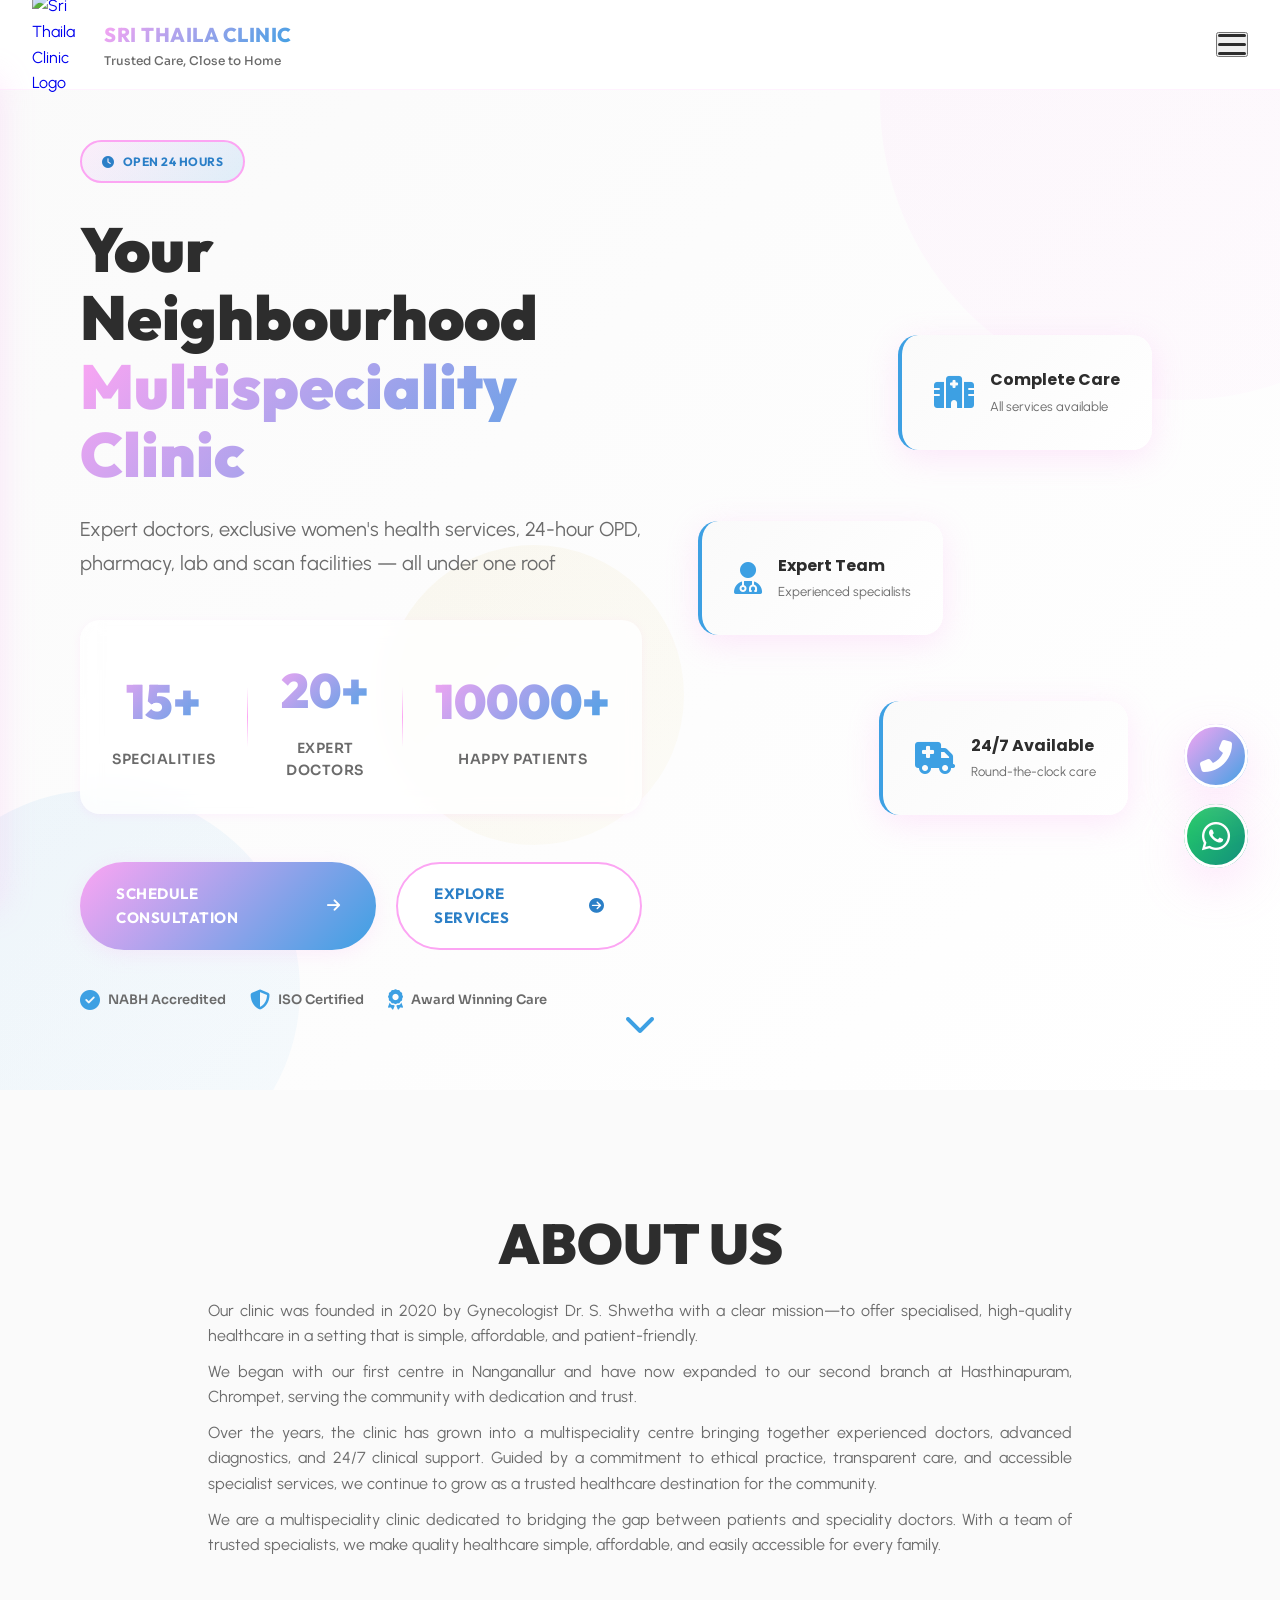
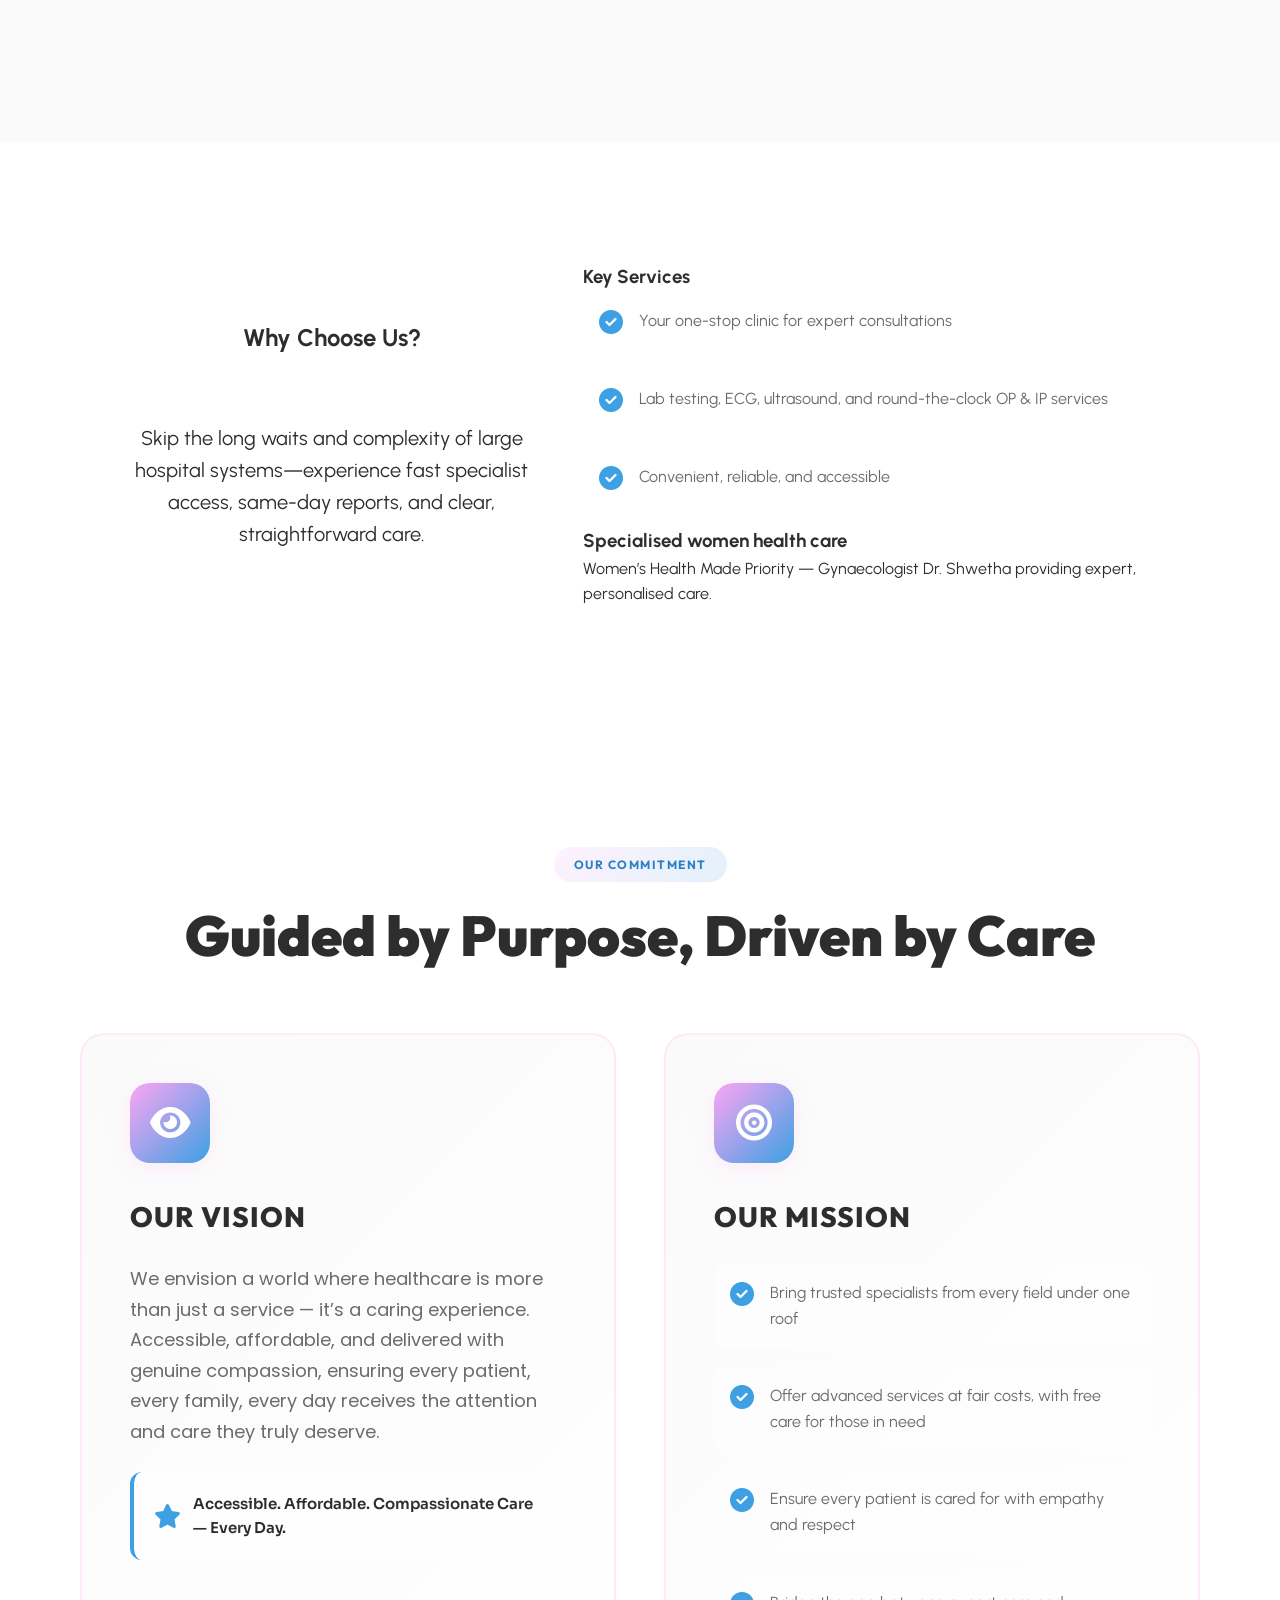
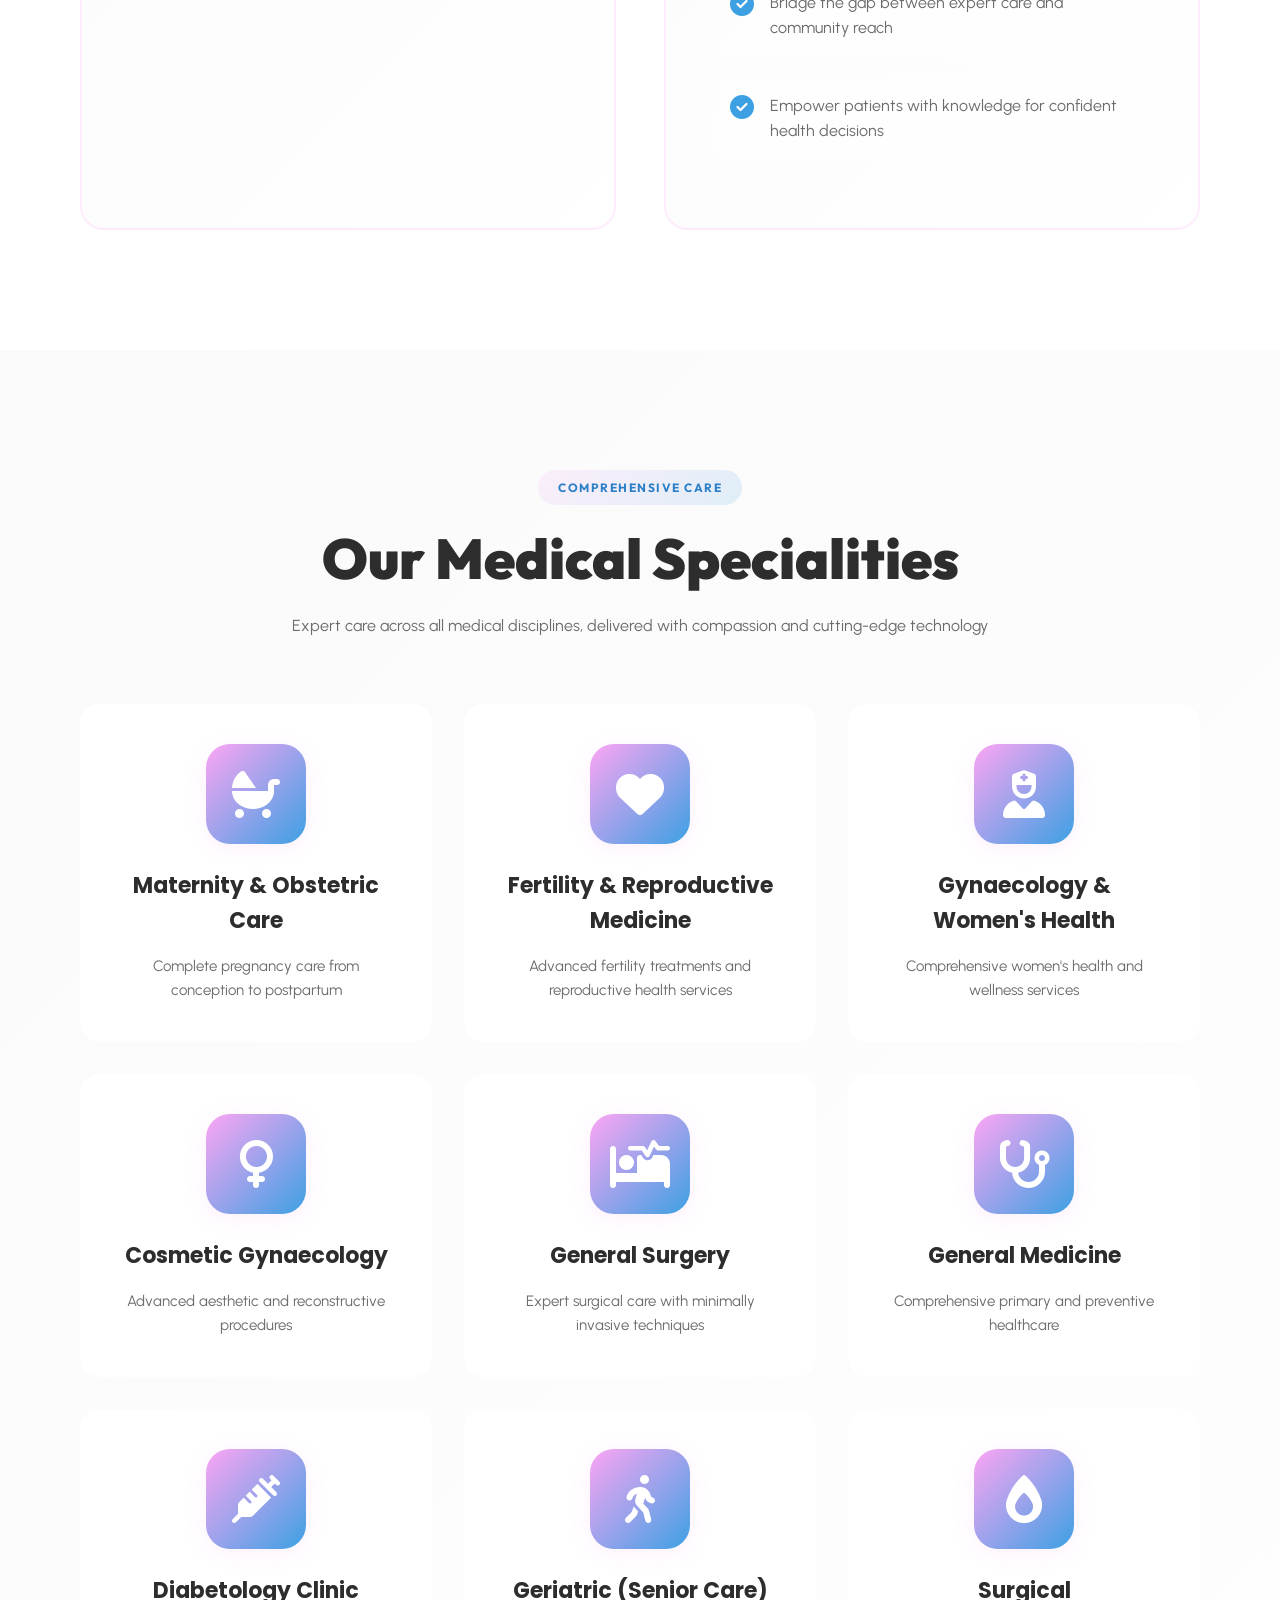
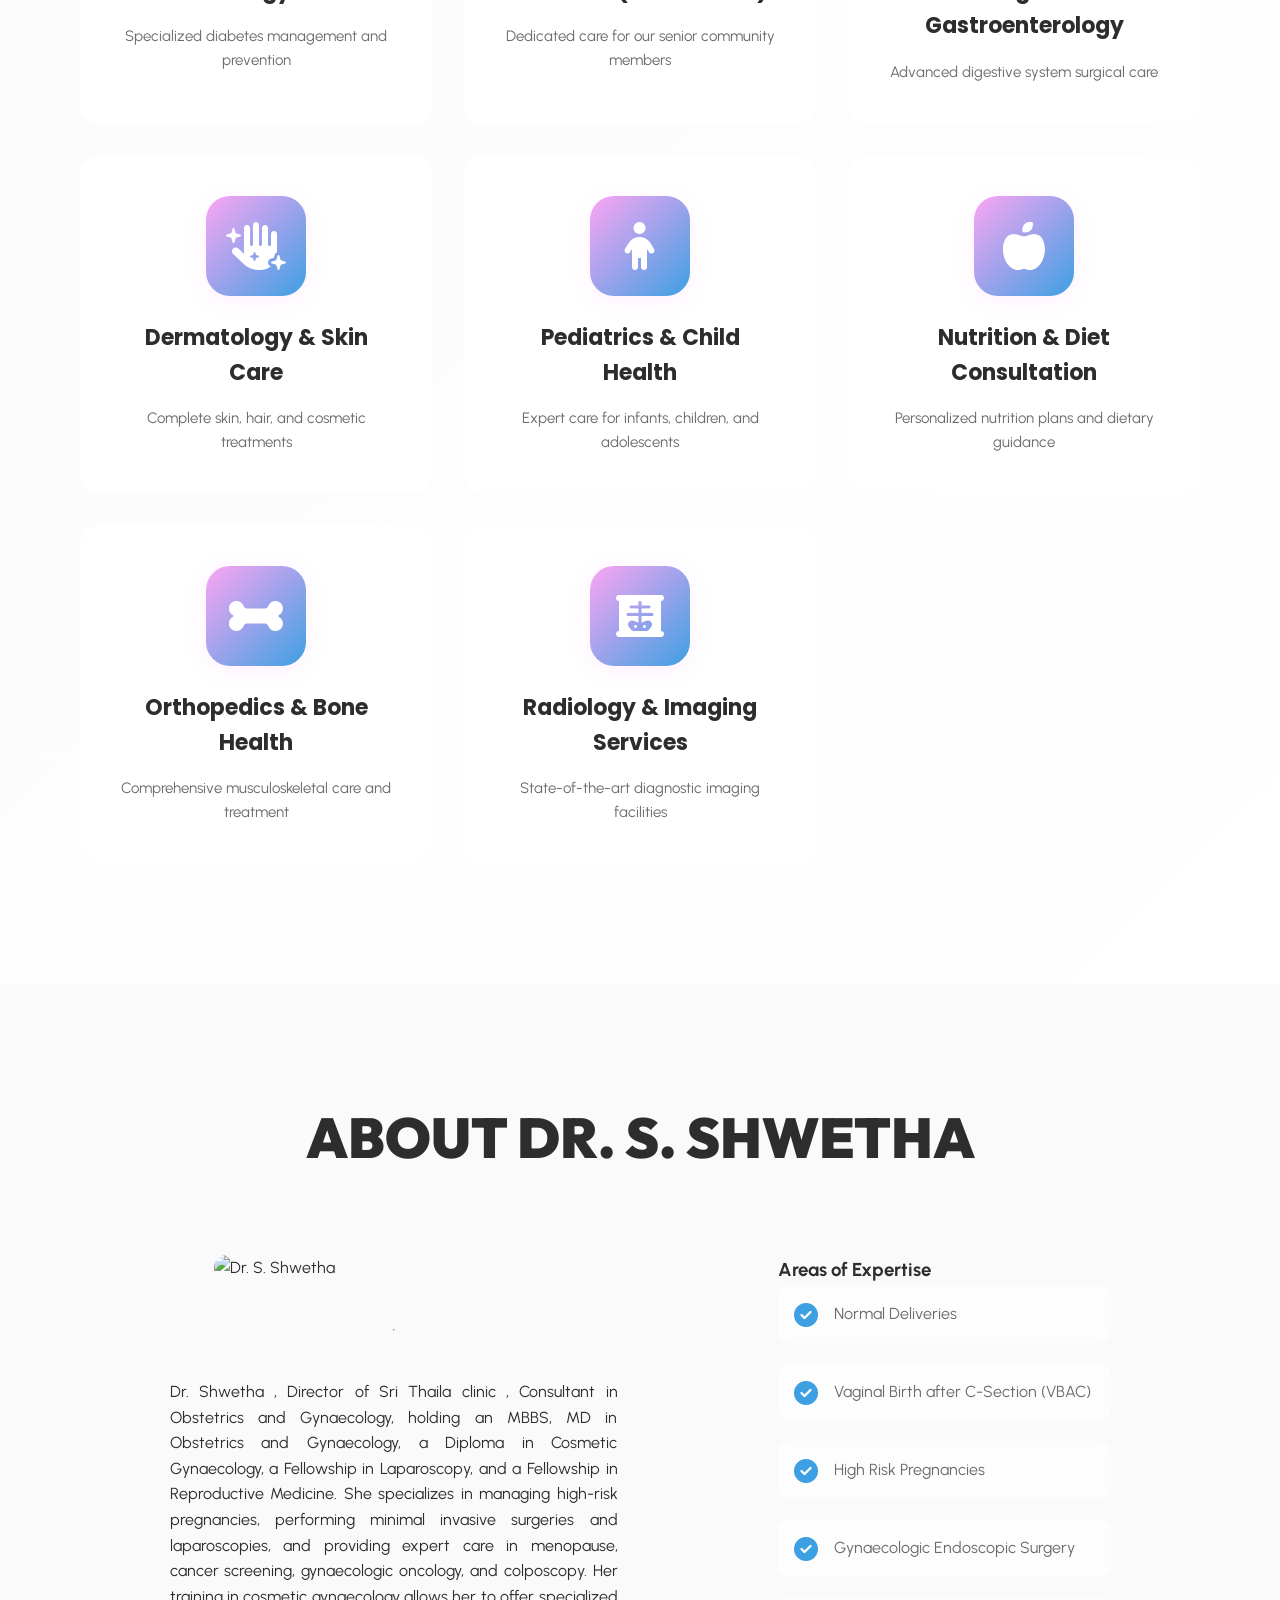
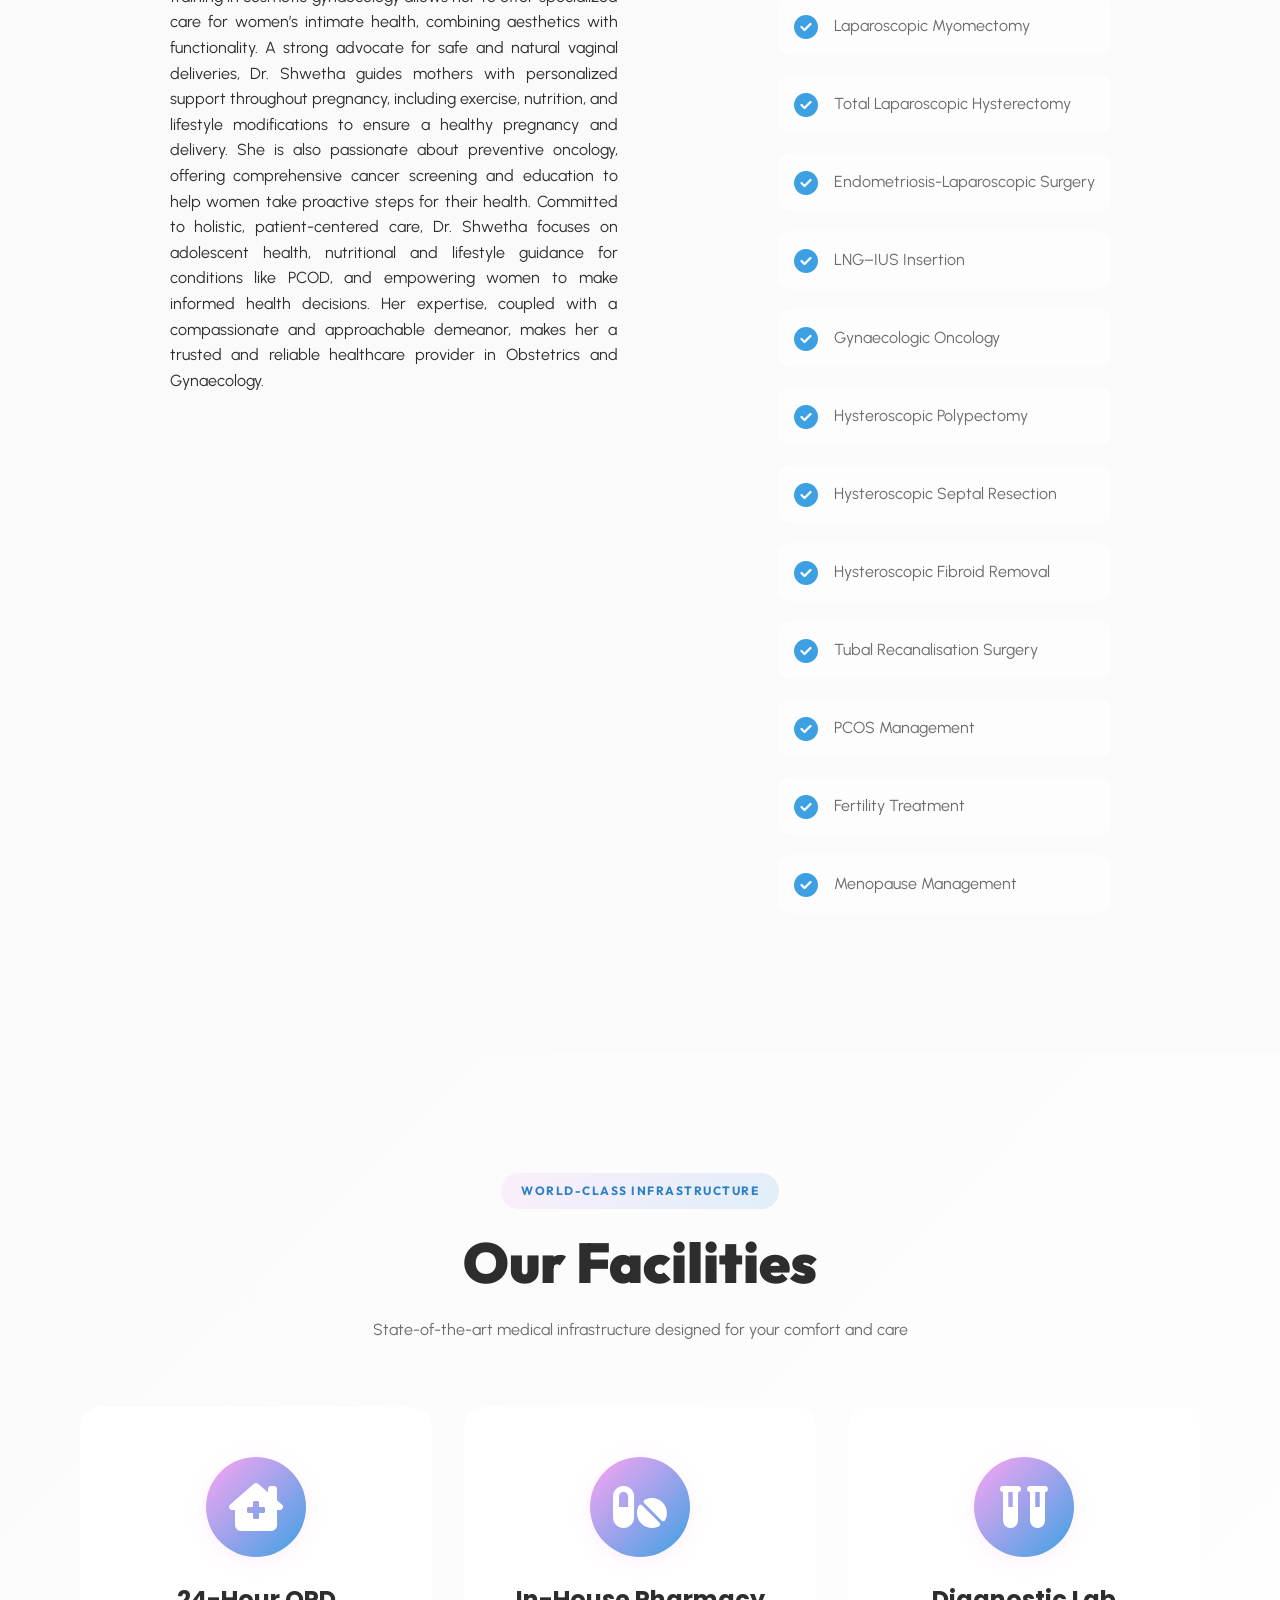
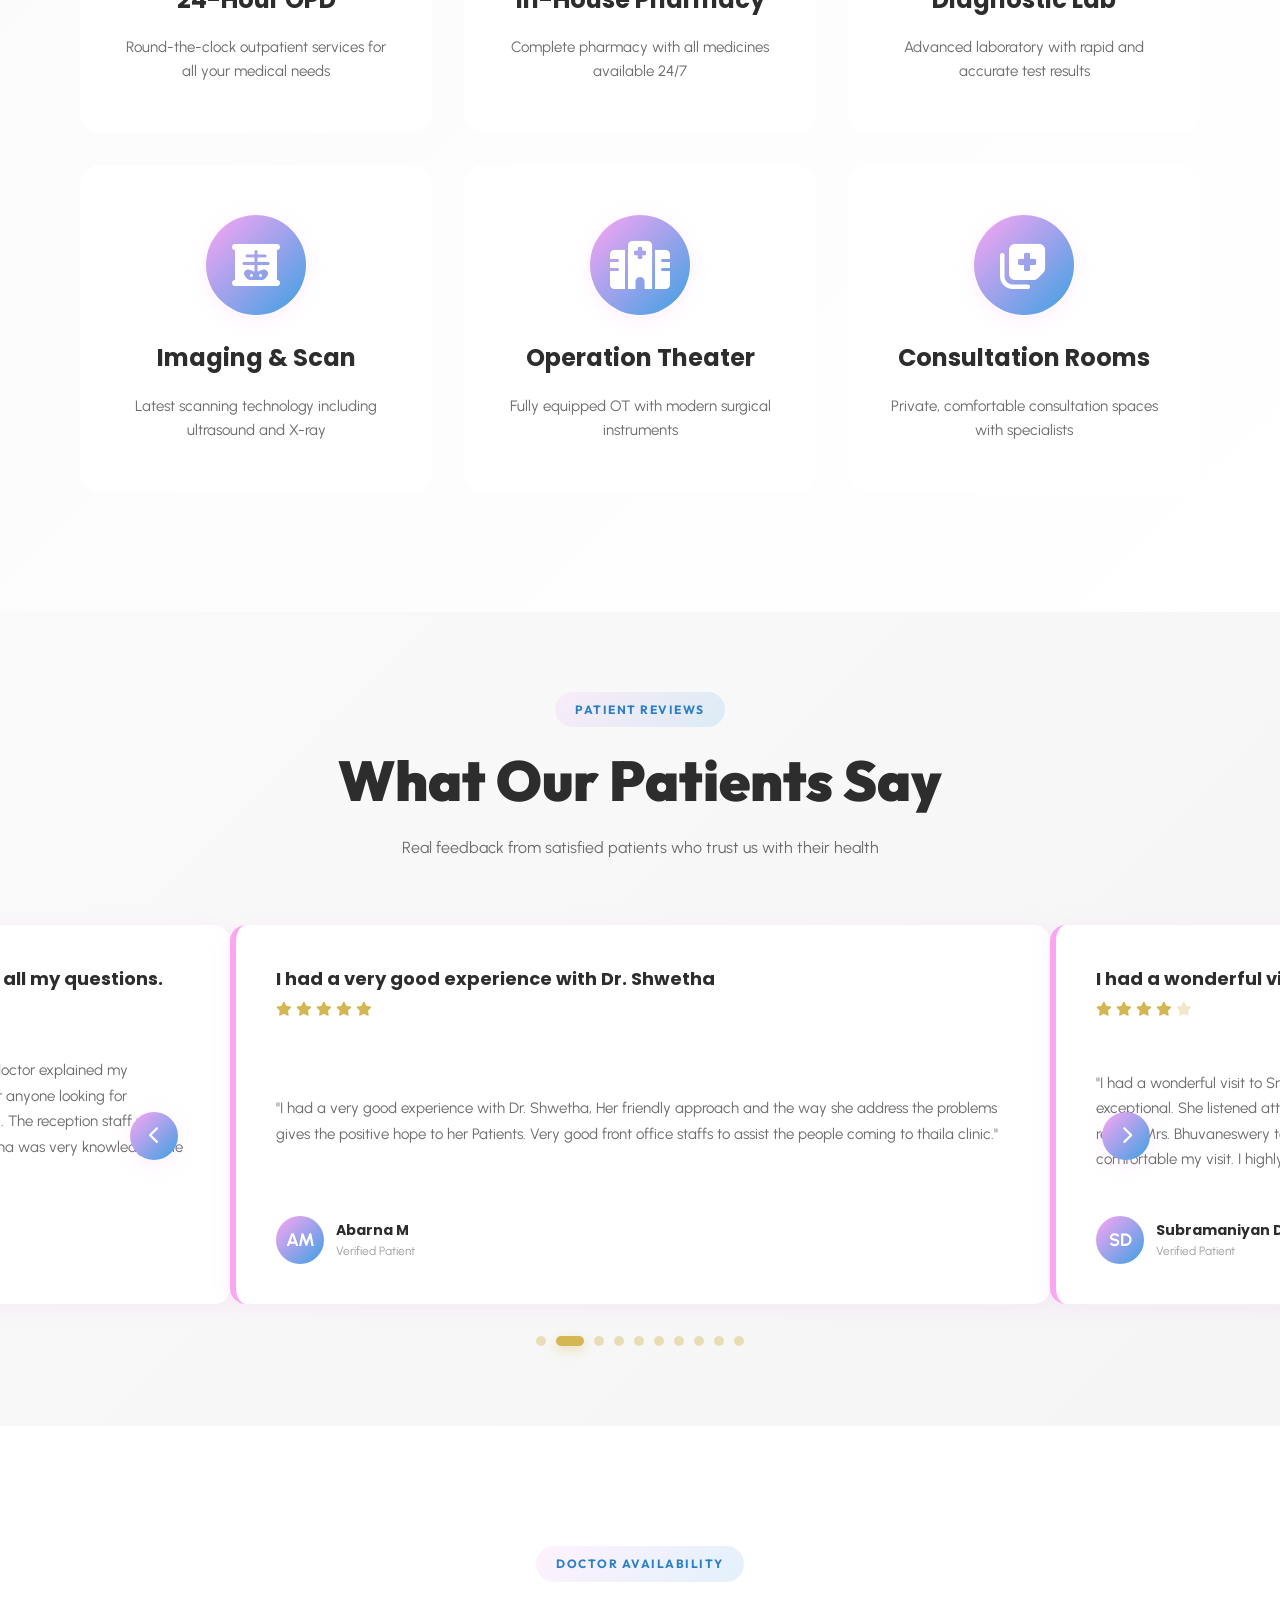
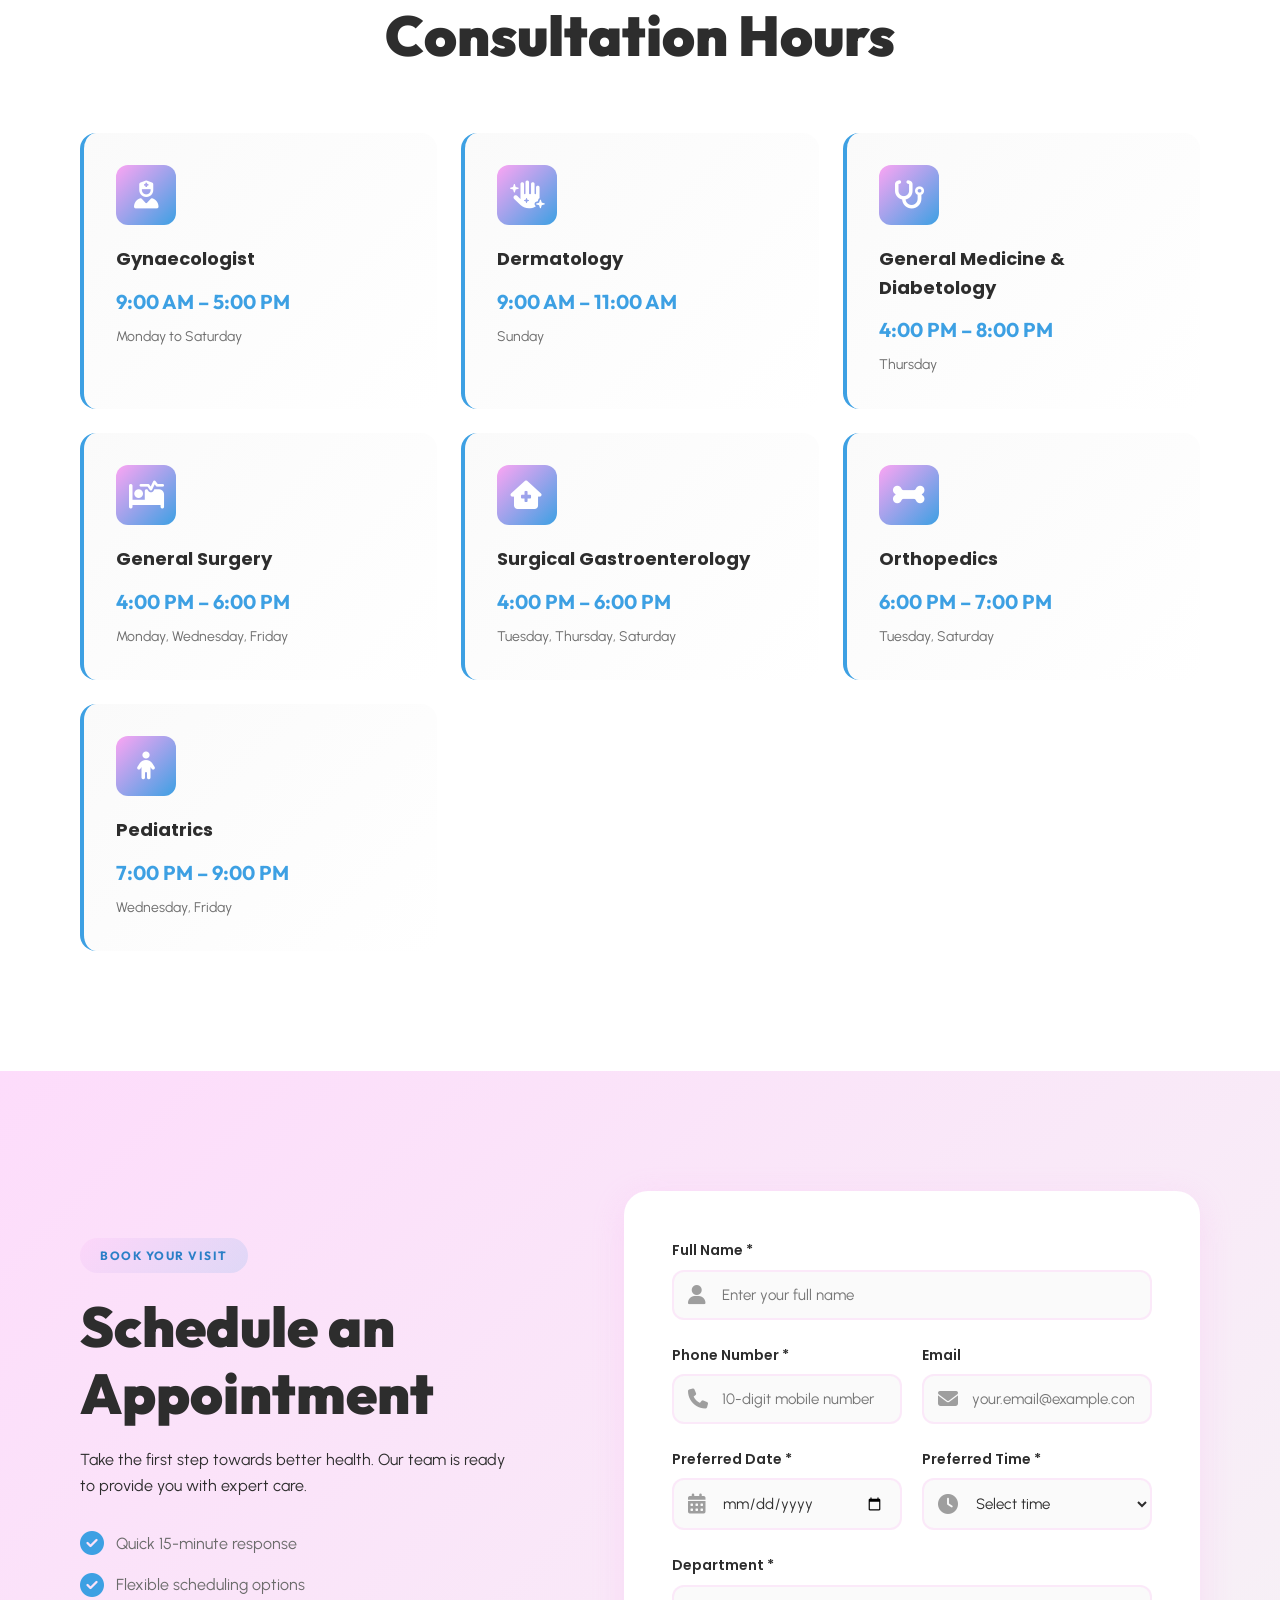
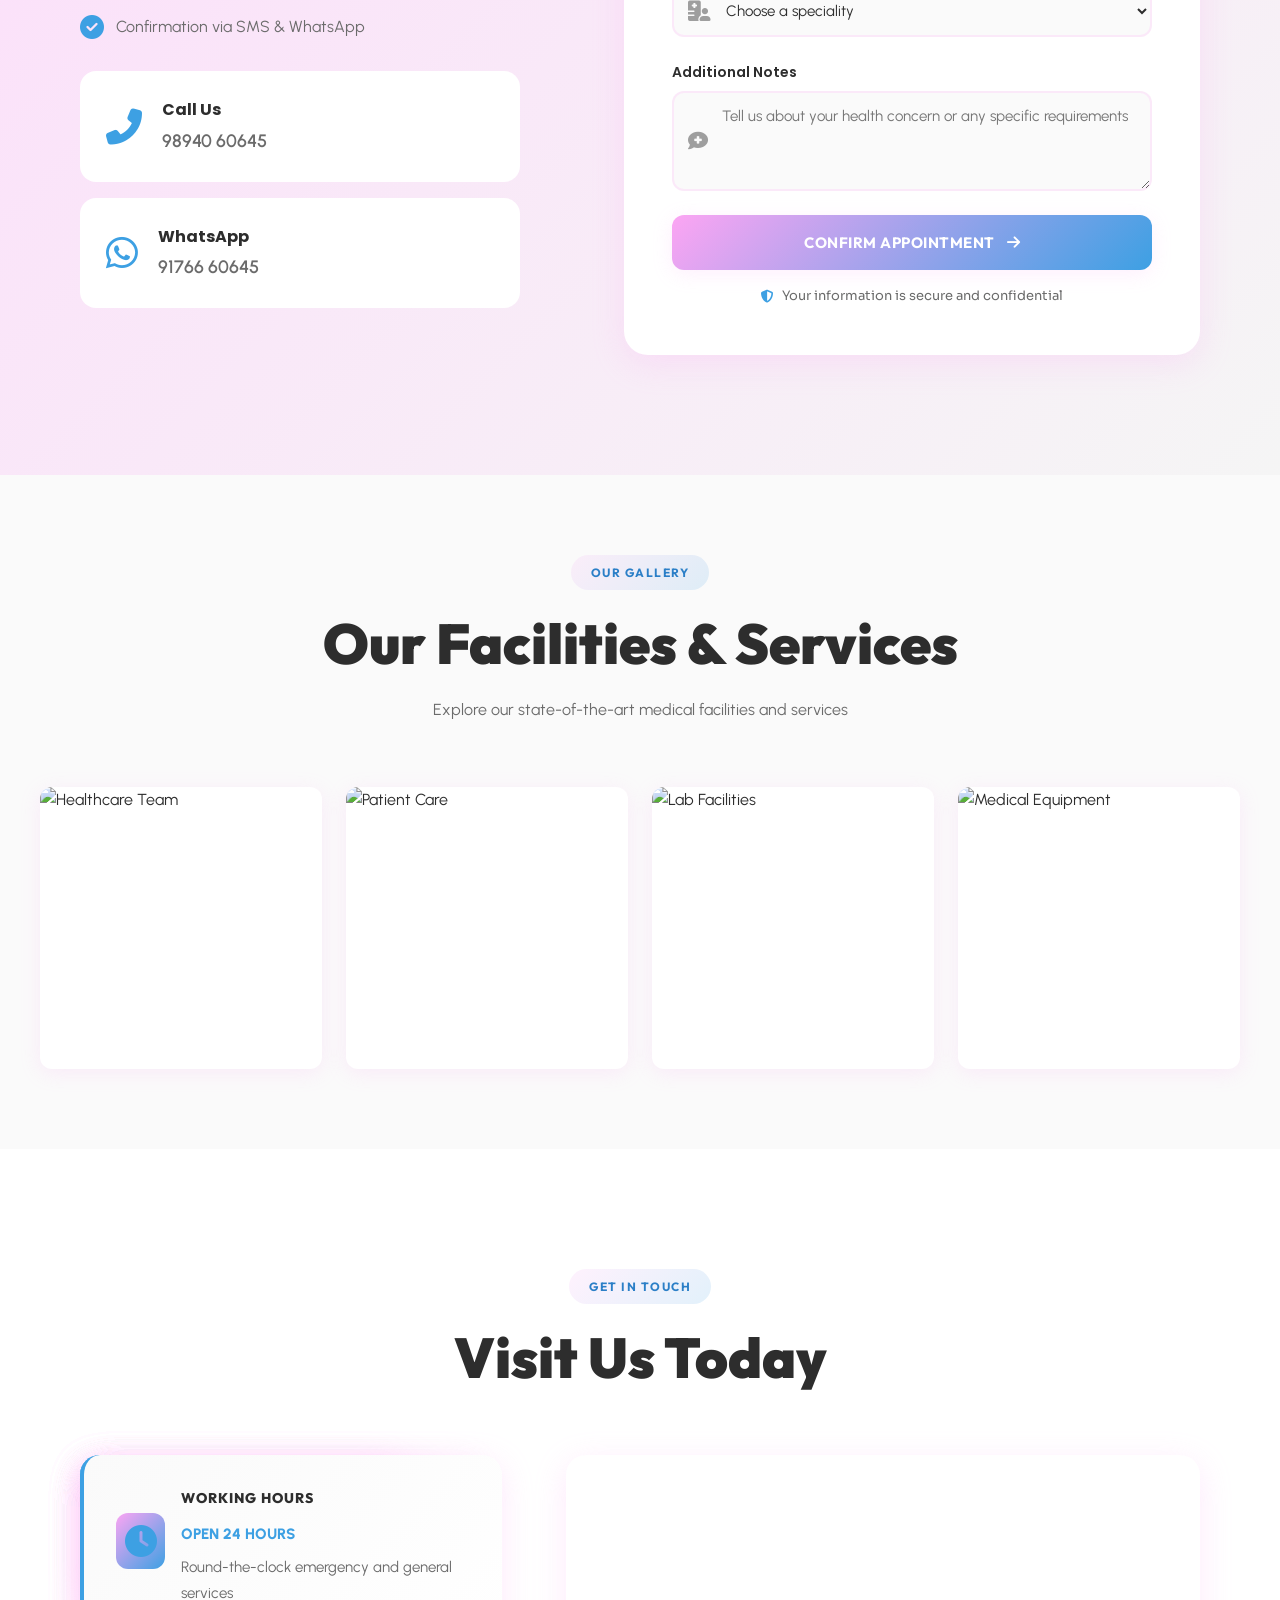
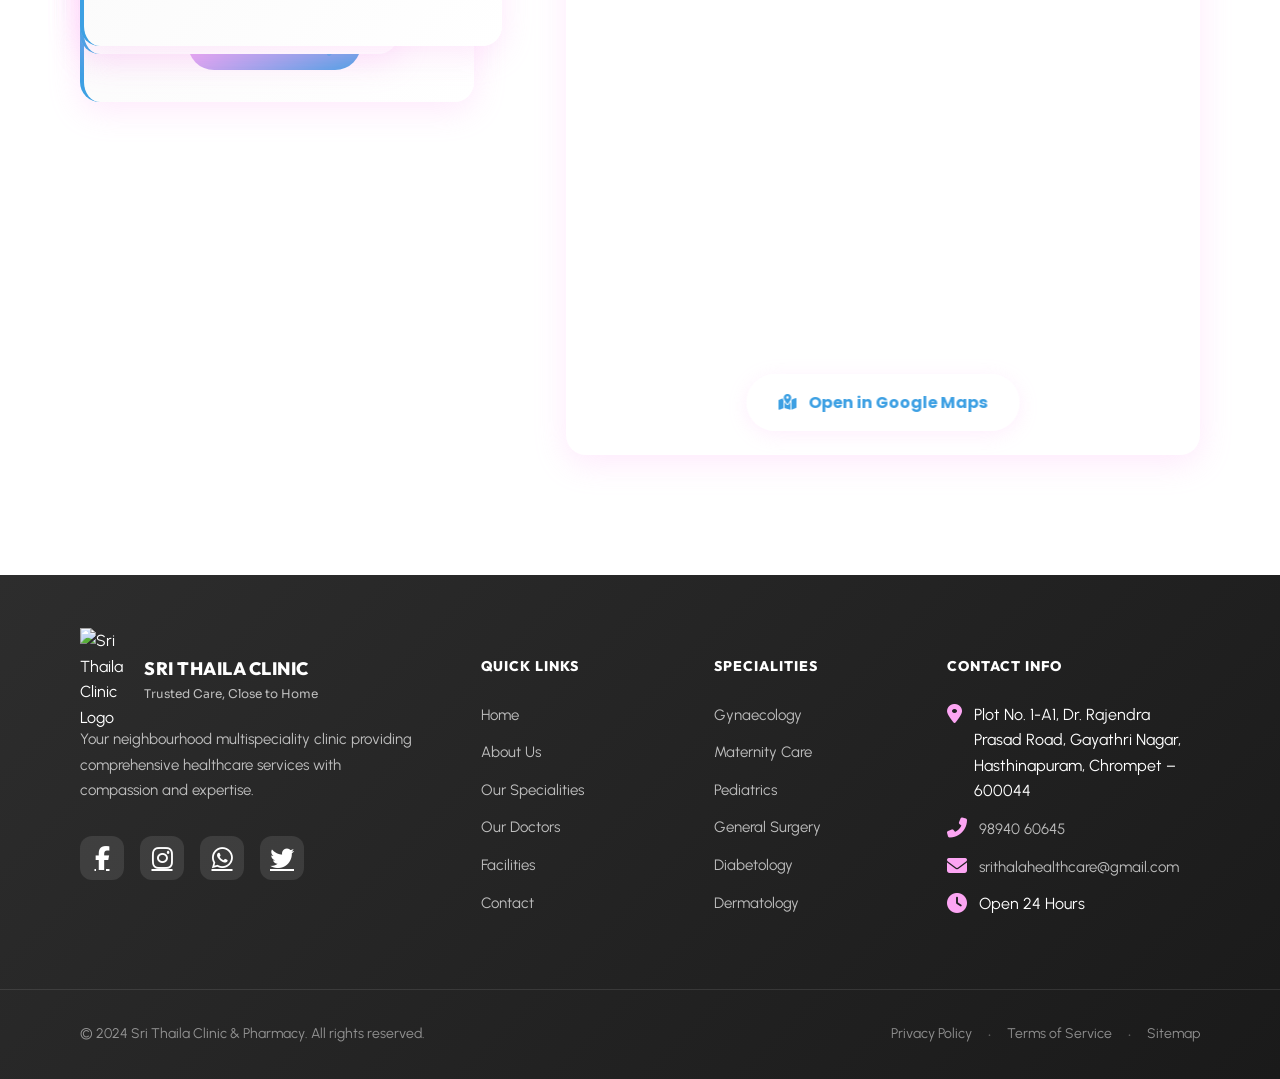
==== commit aae1ed72: "Merge branch 'Barani57:main' into newchanges" ====
--- a/index.html
+++ b/index.html
@@ -97,9 +97,9 @@
                     <i class="fas fa-clock"></i>
                     <span>OPEN 24 HOURS</span>
                 </div>
-                <h1 class="hero-main-title">
+                <!-- <h1 class="hero-main-title">
                     SRI THAILA CLINIC
-                </h1>
+                </h1> -->
                 <h1 class="hero-title">
                     Your Neighbourhood<br>
                     <span class="gradient-text">Multispeciality Clinic</span>
@@ -451,7 +451,7 @@
     </section>
 
     <!-- Doctors Section -->
-    <section class="doctors" id="doctors">
+    <!-- <section class="doctors" id="doctors">
         <div class="container">
             <div class="section-header center">
                 <span class="section-label">MEET OUR EXPERTS</span>
@@ -629,7 +629,7 @@
                 </div>
             </div>
         </div>
-    </section>
+    </section> -->
     <!-- About Dr. S. Shwetha-->
     <section class="sshwetha" id="sshwetha">
         <div class="section-header center">
@@ -1247,4 +1247,4 @@
     <script src="script.js"></script>
 </body>
 
-</html>+</html>
